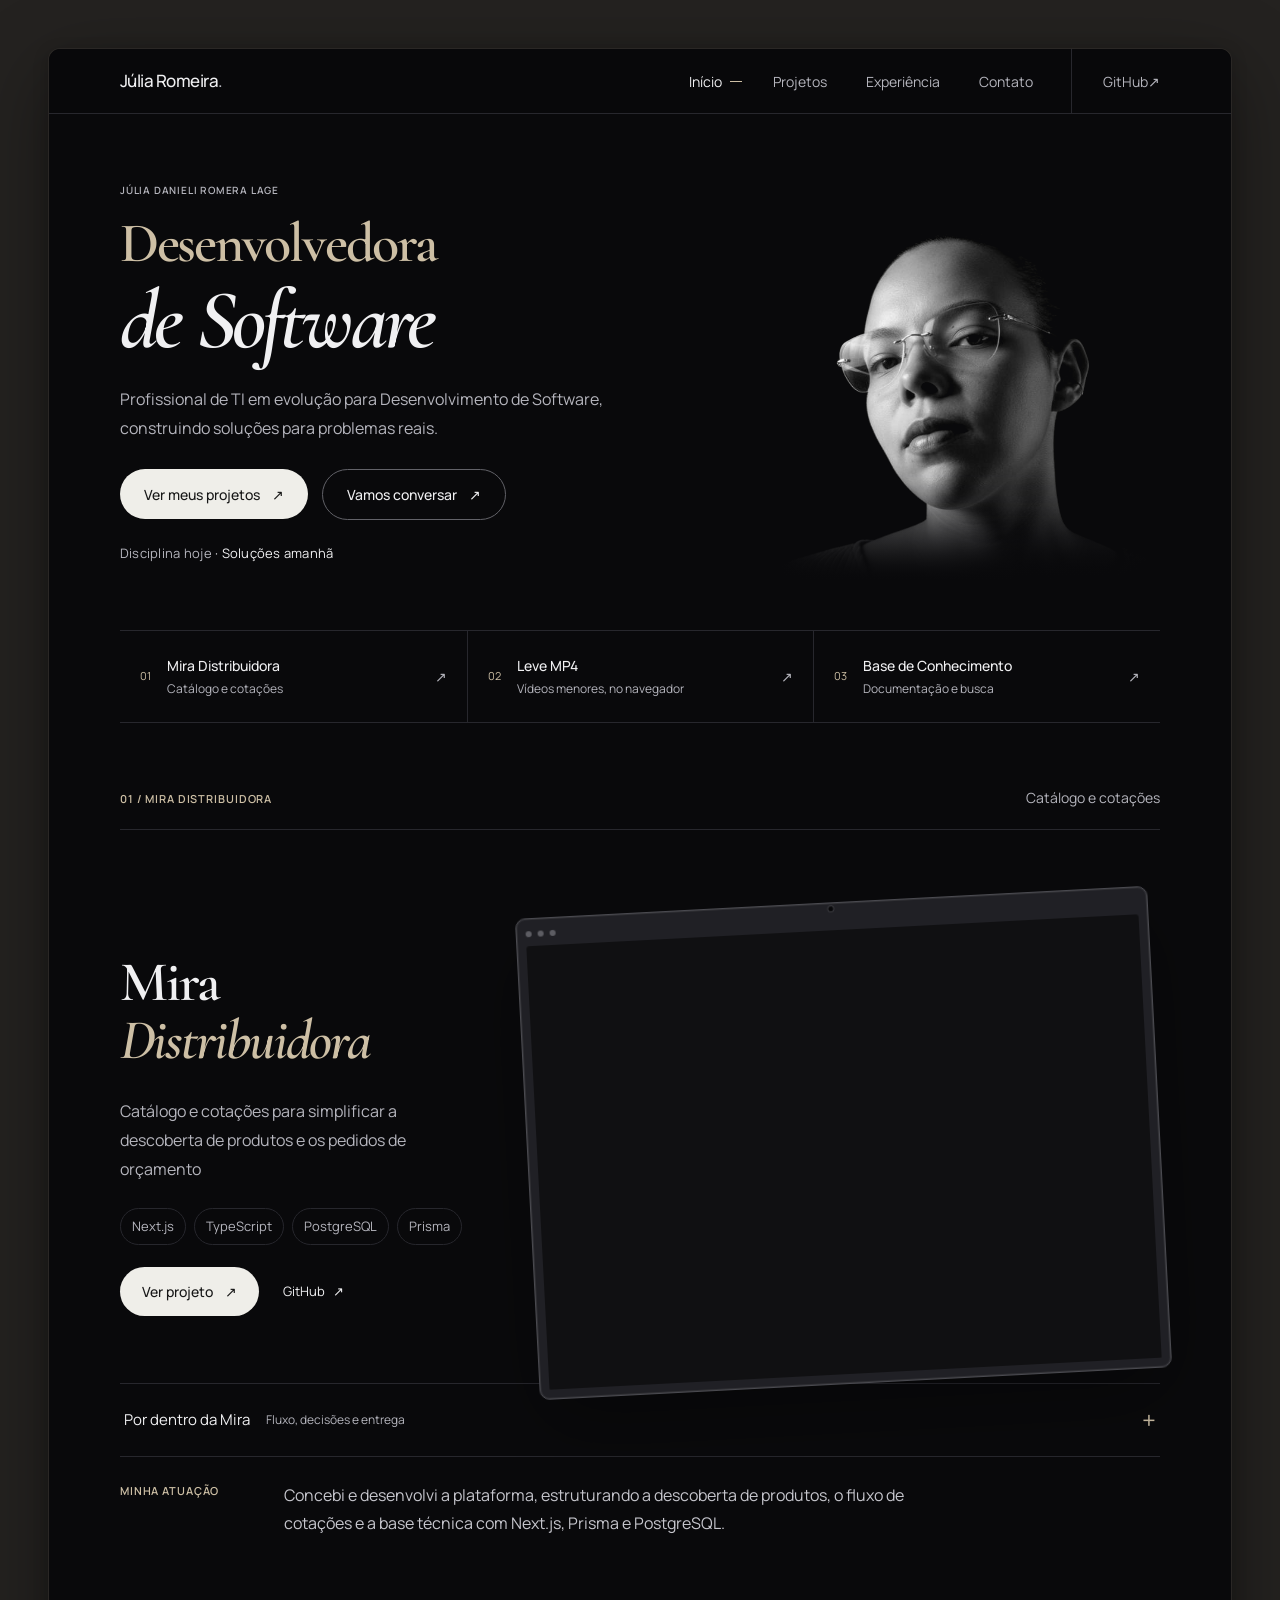
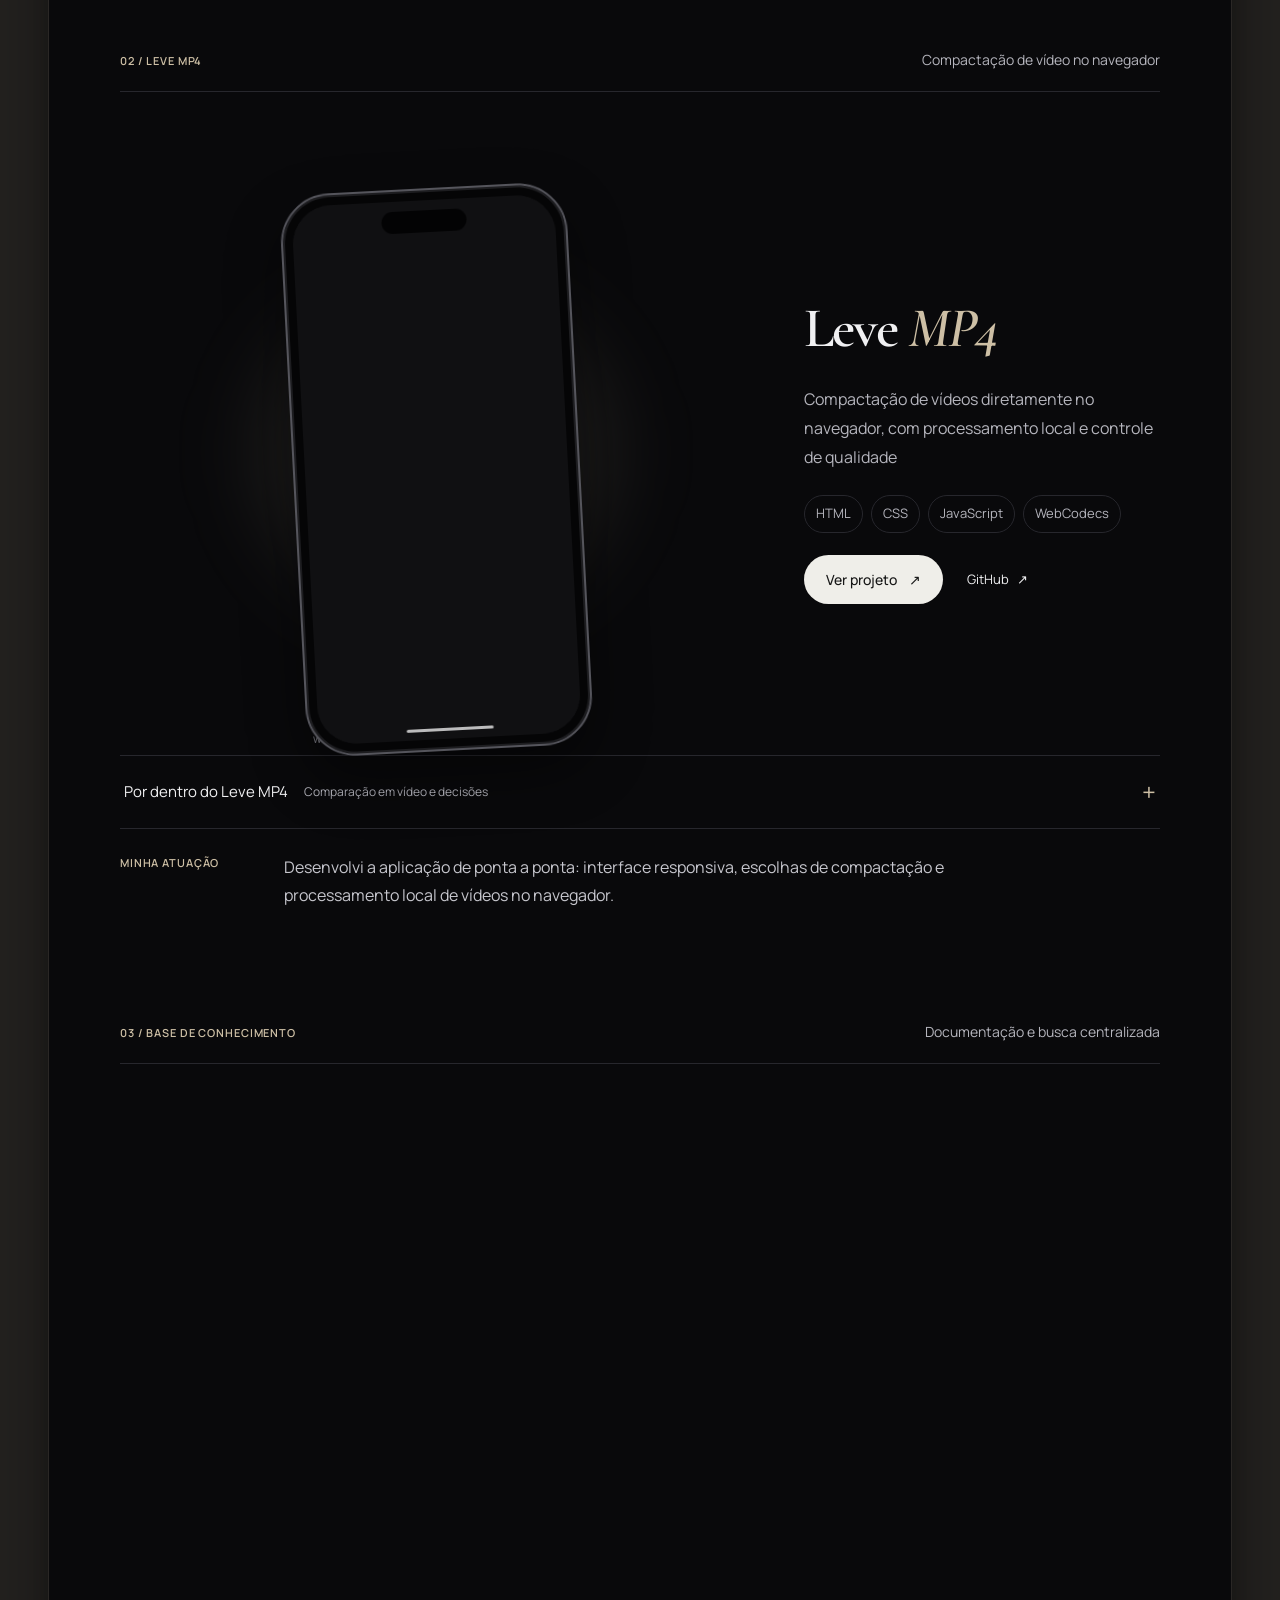
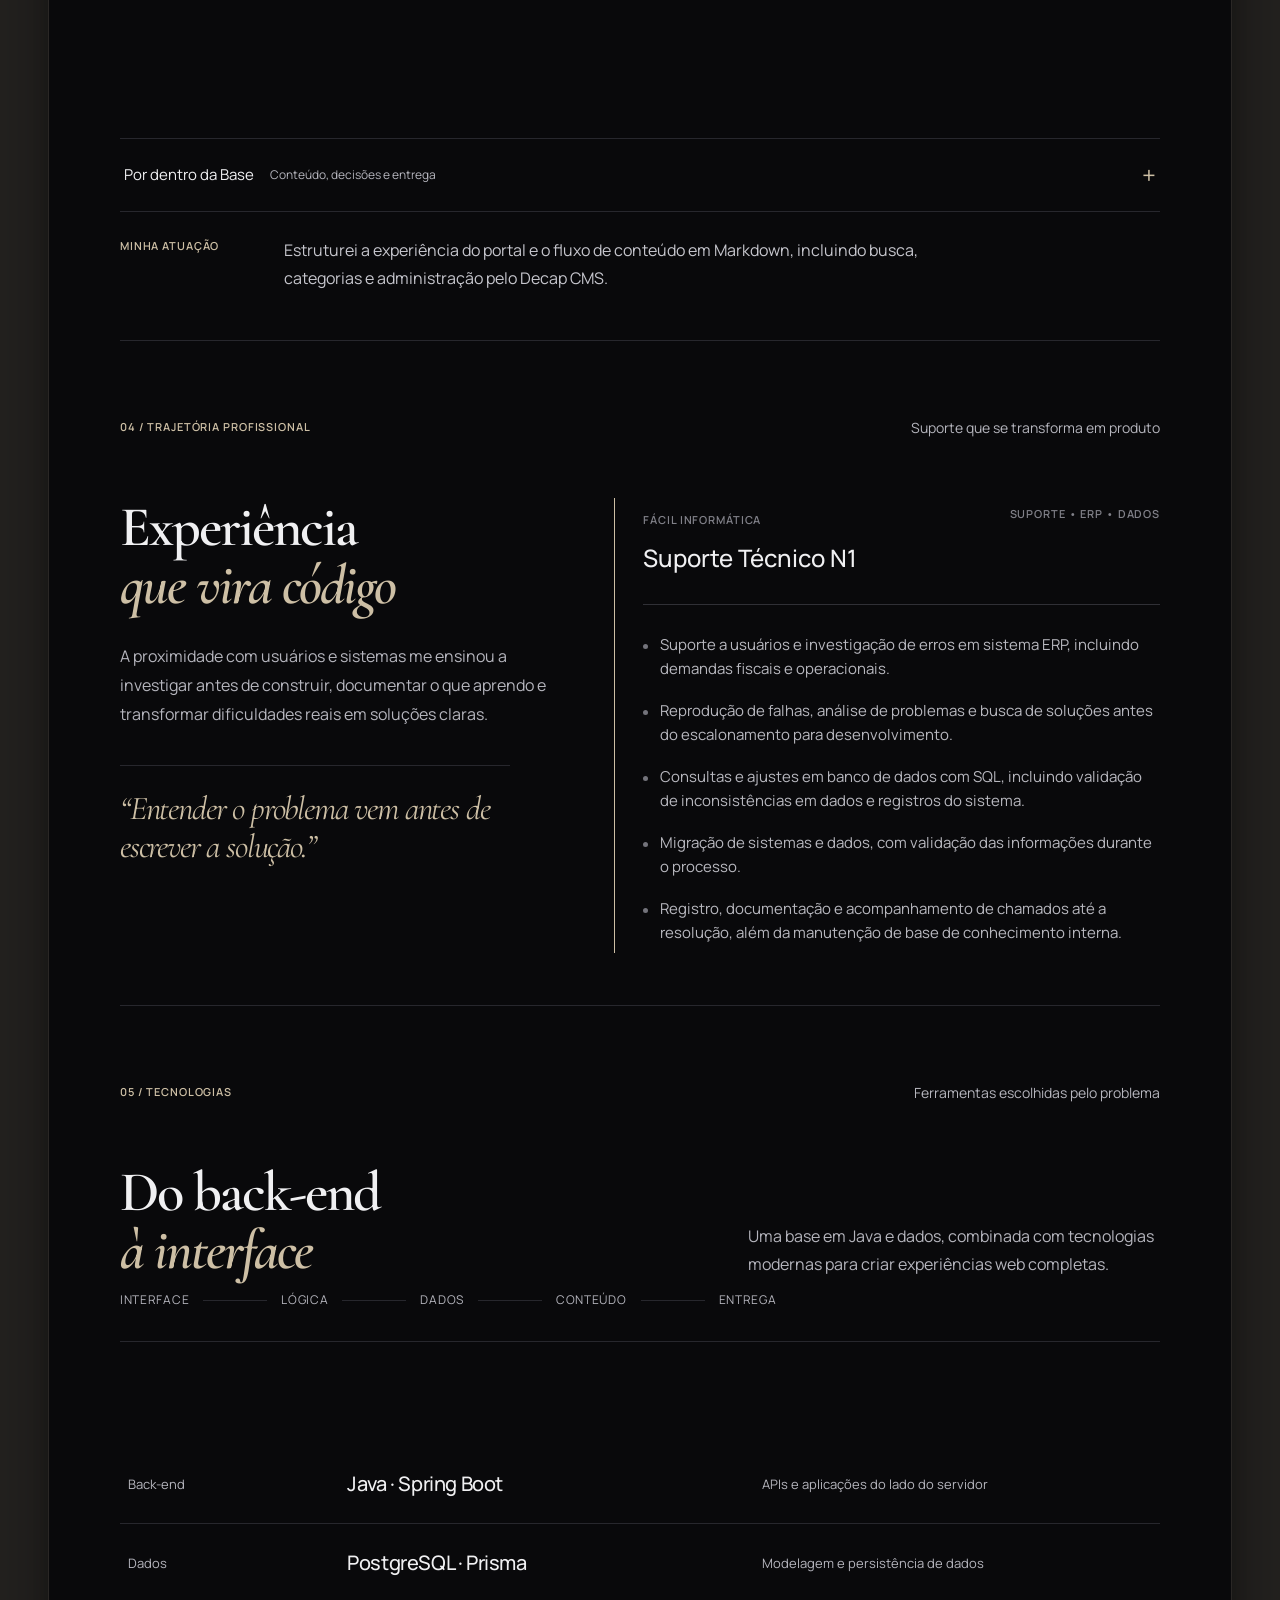
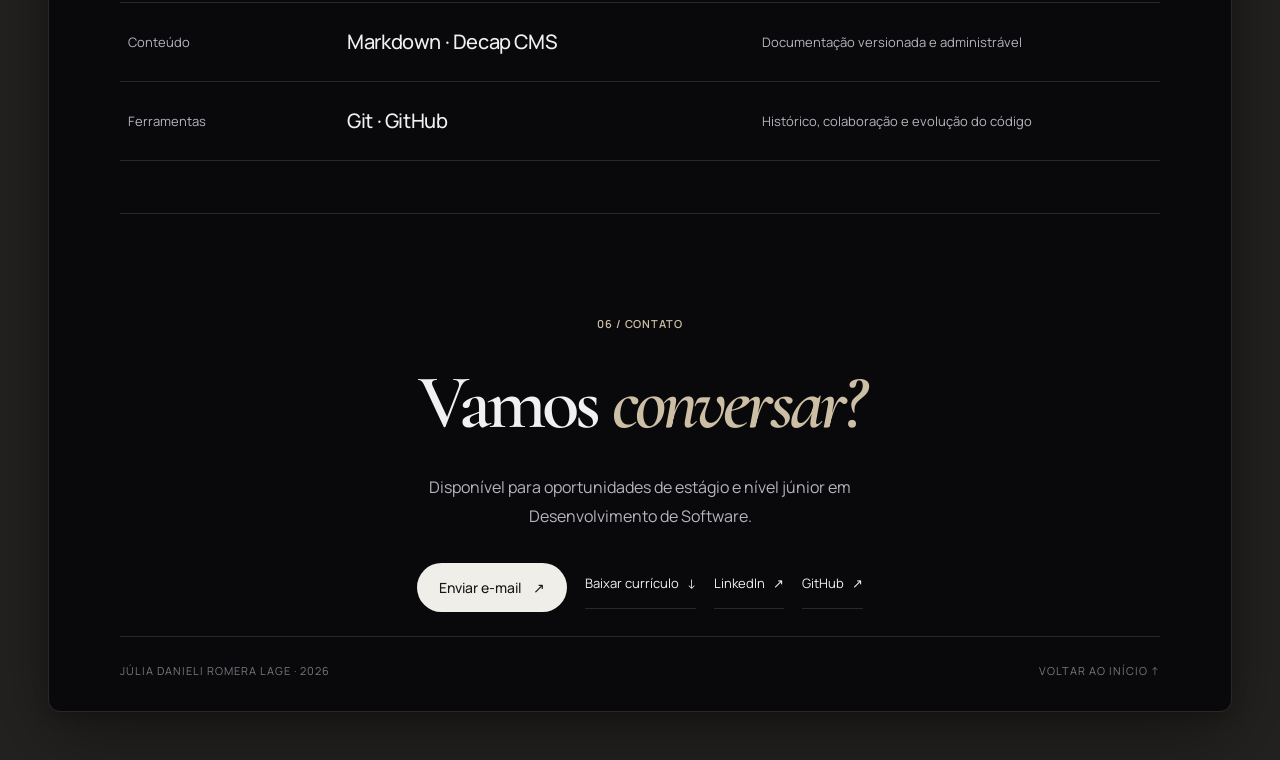
==== index.html @ 086e2232 "feat: atualiza prévia social com retrato em preto e branco" ====
<!DOCTYPE html>
<html lang="pt-BR">
  <head>
    <!-- Configuração da página e conexão com o arquivo de estilos. -->
    <meta charset="UTF-8" />
    <meta name="viewport" content="width=device-width, initial-scale=1.0" />
    <meta
      name="description"
      content="Portfólio de Júlia Danieli Romera Lage — soluções para problemas reais por meio do desenvolvimento de software."
    />
    <meta name="author" content="Júlia Danieli Romera Lage" />
    <meta name="theme-color" content="#09090b" />
    <meta name="robots" content="index, follow" />
    <link rel="canonical" href="https://portfolio-julia-nine.vercel.app/" />
    <meta property="og:locale" content="pt_BR" />
    <meta property="og:type" content="website" />
    <meta property="og:site_name" content="Portfólio de Júlia Romera" />
    <meta property="og:title" content="Júlia Romera | Desenvolvimento de Software" />
    <meta property="og:description" content="Conheça o portfólio de Júlia Romera: soluções digitais pensadas para resolver problemas reais com clareza e propósito." />
    <meta property="og:url" content="https://portfolio-julia-nine.vercel.app/" />
    <meta property="og:image" content="https://portfolio-julia-nine.vercel.app/assets/social-preview.jpg?v=20261013-5" />
    <meta property="og:image:type" content="image/jpeg" />
    <meta property="og:image:width" content="1200" />
    <meta property="og:image:height" content="630" />
    <meta property="og:image:alt" content="Júlia Danieli Romera Lage em retrato, com o título Desenvolvimento de Software em fundo escuro." />
    <meta name="twitter:card" content="summary_large_image" />
    <meta name="twitter:title" content="Júlia Romera | Desenvolvimento de Software" />
    <meta name="twitter:description" content="Conheça o portfólio de Júlia Romera: soluções digitais pensadas para resolver problemas reais com clareza e propósito." />
    <meta name="twitter:image" content="https://portfolio-julia-nine.vercel.app/assets/social-preview.jpg?v=20261013-5" />
    <meta name="twitter:image:alt" content="Júlia Danieli Romera Lage em retrato, com o título Desenvolvimento de Software em fundo escuro." />
    <title>Júlia Danieli Romera Lage | Desenvolvimento de Software</title>
    <link rel="icon" href="/favicon.ico" sizes="16x16 32x32 48x48" />
    <link rel="icon" href="assets/favicon.svg?v=jr2" type="image/svg+xml" sizes="any" />
    <link rel="apple-touch-icon" href="assets/apple-touch-icon.png" sizes="180x180" />
    <link rel="preconnect" href="https://fonts.googleapis.com" />
    <link rel="preconnect" href="https://fonts.gstatic.com" crossorigin />
    <link href="https://fonts.googleapis.com/css2?family=Cormorant+Garamond:ital,wght@0,600;1,500;1,600&family=Manrope:wght@400;500;600;700&display=optional" rel="stylesheet" />
    <link rel="stylesheet" href="estilos.css" />
  </head>

  <body>
    <!-- O cabeçalho reúne a marca e os links de navegação. -->
    <header class="cabecalho">
      <div class="container navegacao">
        <a class="marca" href="#inicio" aria-label="Júlia Danieli Romera Lage — início">
          Júlia Romeira<span>.</span>
        </a>

        <nav id="menu-principal" aria-label="Navegação principal">
          <a href="#inicio">Início</a>
          <a href="#projetos">Projetos</a>
          <a href="#experiencia">Experiência</a>
          <a href="#contato">Contato</a>
          <a href="https://github.com/JuliaRomeira" target="_blank" rel="noopener noreferrer">GitHub <span aria-hidden="true">↗</span></a>
        </nav>

      </div>
    </header>

    <!-- O main contém o conteúdo principal. Esta é a primeira seção do site. -->
    <main>
      <section class="container apresentacao" id="inicio" aria-labelledby="titulo">
        <div class="apresentacao-texto">
          <p class="etiqueta">Júlia Danieli Romera Lage</p>

          <h1 id="titulo">
            Desenvolvedora
            <span>de Software</span>
          </h1>

          <p class="descricao">
            Profissional de TI em evolução para Desenvolvimento de Software,
            construindo soluções para problemas reais.
          </p>

          <div class="acoes">
            <a class="botao" href="#projetos">
              Ver meus projetos <span aria-hidden="true">↗</span>
            </a>
            <a class="botao botao-contorno" href="#contato">
              Vamos conversar <span aria-hidden="true">↗</span>
            </a>
          </div>
          <p class="hero-assinatura">Disciplina hoje <span>· Soluções amanhã</span></p>
        </div>

        <!-- A foto original é preservada; o tratamento visual fica no CSS. -->
        <figure class="retrato retrato-hero">
          <img src="assets/julia-romeira.jpg" alt="Retrato de Júlia Danieli Romera Lage" width="640" height="640" fetchpriority="high" />
        </figure>

      </section>

      <nav class="container projetos-indice" aria-label="Explore os projetos">
        <a href="#projetos"><span class="indice-numero">01</span><span><strong>Mira Distribuidora</strong><small>Catálogo e cotações</small></span><span aria-hidden="true">↗</span></a>
        <a href="#leve-mp4"><span class="indice-numero">02</span><span><strong>Leve MP4</strong><small>Vídeos menores, no navegador</small></span><span aria-hidden="true">↗</span></a>
        <a href="#base-conhecimento"><span class="indice-numero">03</span><span><strong>Base de Conhecimento</strong><small>Documentação e busca</small></span><span aria-hidden="true">↗</span></a>
      </nav>

      <!-- Cada projeto terá uma seção própria. Começamos pela Mira, o case principal. -->
      <section class="projeto projeto-mira container" id="projetos" aria-labelledby="titulo-mira">
        <div class="projeto-cabecalho">
          <p class="etiqueta">01 / Mira Distribuidora</p>
          <p class="projeto-tipo">Catálogo e cotações</p>
        </div>

        <div class="projeto-conteudo projeto-mira-conteudo" data-reveal>
          <div class="projeto-copy">
            <h2 id="titulo-mira">Mira<br /><em>Distribuidora</em></h2>
            <p class="descricao projeto-descricao">
              Catálogo e cotações para simplificar a descoberta de produtos e os pedidos de orçamento
            </p>
          </div>

          <!-- A interface ocupa o lugar de protagonista desta abertura editorial. -->
          <a class="notebook preview-link" data-notebook href="https://miraf-web.vercel.app/" target="_blank" rel="noopener noreferrer" aria-label="Abrir projeto Mira Distribuidora em nova aba">
            <div class="notebook-tela">
              <span class="notebook-camera" aria-hidden="true"></span>
              <div class="mockup-barra"><span></span><span></span><span></span></div>
              <div class="notebook-viewport">
                <iframe
                  class="mira-preview"
                  src="assets/previews/mira.html"
                  title="Página inicial da Mira Distribuidora com as cores do portfólio"
                  loading="lazy"
                  tabindex="-1"
                  sandbox
                ></iframe>
              </div>
            </div>
          </a>

          <div class="projeto-apoio">
            <ul class="tecnologias" aria-label="Tecnologias usadas na Mira Distribuidora">
              <li>Next.js</li>
              <li>TypeScript</li>
              <li>PostgreSQL</li>
              <li>Prisma</li>
            </ul>

            <div class="acoes">
              <a class="botao" href="https://miraf-web.vercel.app/" target="_blank" rel="noopener noreferrer">Ver projeto <span aria-hidden="true">↗</span></a>
              <a class="link-secundario" href="https://github.com/JuliaRomeira/miraf-web" target="_blank" rel="noopener noreferrer">GitHub <span aria-hidden="true">↗</span></a>
            </div>
          </div>
        </div>

        <details class="case-detalhes">
          <summary>Por dentro da Mira <span>Fluxo, decisões e entrega</span></summary>
        <div class="projeto-percurso" data-reveal>
          <p class="etiqueta">Do catálogo ao orçamento</p>
          <ol class="percurso-etapas">
            <li><span>01</span><h3>Encontrar</h3><p>Explorar o catálogo e descobrir os produtos para o negócio.</p></li>
            <li><span>02</span><h3>Escolher</h3><p>Consultar os detalhes e selecionar os itens de interesse.</p></li>
            <li><span>03</span><h3>Solicitar</h3><p>Reunir os itens em uma solicitação de orçamento. O foco é cotação, sem compra direta.</p></li>
          </ol>
        </div>

        <div class="case-grid" data-reveal aria-label="Resumo do case Mira Distribuidora">
          <article>
            <small>Desafio</small>
            <p>Reunir catálogo, detalhes de produtos e pedidos de cotação em uma experiência clara para clientes.</p>
          </article>
          <article>
            <small>Decisão</small>
            <p>Combinar Next.js e TypeScript com Prisma e PostgreSQL para manter interface e dados consistentes.</p>
          </article>
          <article>
            <small>Entrega</small>
            <p>Uma plataforma navegável para um negócio real, com descoberta de produtos e fluxo de cotação.</p>
          </article>
        </div>
        </details>
        <section class="minha-atuacao" data-project-role="mira" aria-labelledby="atuacao-mira">
          <h3 class="etiqueta" id="atuacao-mira">Minha atuação</h3>
          <p>Concebi e desenvolvi a plataforma, estruturando a descoberta de produtos, o fluxo de cotações e a base técnica com Next.js, Prisma e PostgreSQL.</p>
        </section>
      </section>

      <section class="projeto projeto-leve container" id="leve-mp4" aria-labelledby="titulo-leve">
        <div class="projeto-cabecalho">
          <p class="etiqueta">02 / Leve MP4</p>
          <p class="projeto-tipo">Compactação de vídeo no navegador</p>
        </div>

        <div class="projeto-conteudo projeto-conteudo-invertido" data-reveal>
          <div class="projeto-copy projeto-leve-copy">
            <h2 id="titulo-leve">Leve <em>MP4</em></h2>
            <p class="descricao projeto-descricao">
              Compactação de vídeos diretamente no navegador, com processamento local e controle de qualidade
            </p>
          </div>

          <div class="smartphone-stage" aria-label="Prévia visual do Leve MP4 em um smartphone">
            <a class="smartphone preview-link" href="https://juliaromeira.github.io/leve-mp4/" target="_blank" rel="noopener noreferrer" aria-label="Abrir projeto Leve MP4 em nova aba">
              <span class="smartphone-ilha" aria-hidden="true"></span>
              <div class="smartphone-viewport">
                <iframe
                  src="assets/previews/leve.html"
                  title="Interface original do Leve MP4 com as cores do portfólio" sandbox
                  loading="lazy"
                  tabindex="-1"
                ></iframe>
              </div>
              <span class="smartphone-home" aria-hidden="true"></span>
            </a>
            <small class="smartphone-legenda">Web app responsivo · processamento local</small>
          </div>

          <div class="projeto-apoio projeto-leve-apoio">
            <ul class="tecnologias" aria-label="Tecnologias usadas no Leve MP4">
              <li>HTML</li>
              <li>CSS</li>
              <li>JavaScript</li>
              <li>WebCodecs</li>
            </ul>

            <div class="acoes">
              <a class="botao" href="https://juliaromeira.github.io/leve-mp4/" target="_blank" rel="noopener noreferrer">Ver projeto <span aria-hidden="true">↗</span></a>
              <a class="link-secundario" href="https://github.com/JuliaRomeira/leve-mp4" target="_blank" rel="noopener noreferrer">GitHub <span aria-hidden="true">↗</span></a>
            </div>
          </div>
        </div>

        <details class="case-detalhes">
          <summary>Por dentro do Leve MP4 <span>Comparação em vídeo e decisões</span></summary>
        <div class="demonstracao" data-reveal aria-labelledby="titulo-demo-leve">
          <p class="etiqueta">Um teste real</p>
          <h3 id="titulo-demo-leve">O mesmo clipe · Menos espaço</h3>
          <p class="descricao">Compare o original e o arquivo gerado pelo Leve MP4. Dê play para observar o movimento e os detalhes.</p>
          <div class="demo-videos">
            <figure>
              <video controls playsinline preload="none" poster="assets/leve-demo-poster.jpg" aria-label="Vídeo de teste original, 720p">
                <source src="assets/leve-original.mp4" type="video/mp4" />
                <a href="assets/leve-original.mp4">Abrir vídeo original</a>
              </video>
              <figcaption><strong>Antes · 2,78 MB</strong><span>1280 × 720</span></figcaption>
            </figure>
            <figure>
              <video controls playsinline preload="none" aria-label="Vídeo de teste compactado pelo Leve MP4, 480p" poster="assets/leve-demo-compactado-poster.jpg">
                <source src="assets/leve-compactado.mp4" type="video/mp4" />
                <a href="assets/leve-compactado.mp4">Abrir vídeo compactado</a>
              </video>
              <figcaption><strong>Depois · 812 KB</strong><span>854 × 480</span></figcaption>
            </figure>
          </div>
          <p class="demo-resultado">71% menor neste teste</p>
          <p class="demo-nota">Clipe sintético de 6 segundos, sem áudio. Compactação real em qualidade equilibrada, com redução de 720p para 480p. O resultado varia conforme o arquivo e as configurações; a redução de resolução também diminui os detalhes.</p>
        </div>
        <div class="case-grid" data-reveal aria-label="Resumo do case Leve MP4">
          <article>
            <small>Desafio</small>
            <p>Reduzir o tamanho de vídeos sem exigir instalação e sem enviar arquivos pessoais para um servidor.</p>
          </article>
          <article>
            <small>Decisão</small>
            <p>Executar a conversão no navegador com WebCodecs e Mediabunny, preservando a privacidade.</p>
          </article>
          <article>
            <small>Entrega</small>
            <p>Controle de qualidade, resolução e áudio, com progresso, prévia e download do MP4 final.</p>
          </article>
        </div>
        </details>
        <section class="minha-atuacao" data-project-role="leve" aria-labelledby="atuacao-leve">
          <h3 class="etiqueta" id="atuacao-leve">Minha atuação</h3>
          <p>Desenvolvi a aplicação de ponta a ponta: interface responsiva, escolhas de compactação e processamento local de vídeos no navegador.</p>
        </section>
      </section>

      <section class="projeto projeto-base container" id="base-conhecimento" aria-labelledby="titulo-base">
        <div class="projeto-cabecalho">
          <p class="etiqueta">03 / Base de Conhecimento</p>
          <p class="projeto-tipo">Documentação e busca centralizada</p>
        </div>

        <div class="projeto-conteudo projeto-base-conteudo" data-reveal>
          <div class="projeto-copy">
            <h2 id="titulo-base">Base de<br /><em>Conhecimento</em></h2>
            <p class="descricao projeto-descricao">
              Portal de documentação com busca, categorias e conteúdo gerenciado em Markdown
            </p>
          </div>

          <figure class="base-preview">
            <a class="base-busca-preview preview-link" href="https://base-de-conhecimento-facil.netlify.app/" target="_blank" rel="noopener noreferrer" aria-label="Explorar a busca no projeto Base de Conhecimento (abre em nova aba)">
              <iframe class="base-interface" src="assets/previews/base.html" title="Prévia da Base de Conhecimento com a paleta do portfólio" loading="lazy" tabindex="-1" sandbox></iframe>
            </a>
            <figcaption>Busca e documentação <span>Interface recriada · paleta adaptada</span></figcaption>
          </figure>
          <div class="projeto-apoio">
            <ul class="tecnologias" aria-label="Tecnologias usadas na Base de Conhecimento">
              <li>React</li>
              <li>TypeScript</li>
              <li>Vite</li>
              <li>Decap CMS</li>
            </ul>

            <div class="acoes">
              <a class="botao" href="https://base-de-conhecimento-facil.netlify.app/" target="_blank" rel="noopener noreferrer">Ver projeto <span aria-hidden="true">↗</span></a>
              <a class="link-secundario" href="https://github.com/JuliaRomeira/Base_de_conhecimentos" target="_blank" rel="noopener noreferrer">GitHub <span aria-hidden="true">↗</span></a>
            </div>
          </div>
        </div>

        <div class="base-contexto" data-reveal>
          <p><span>01</span> Busca rápida</p>
          <p><span>02</span> Conteúdo em Markdown</p>
          <p><span>03</span> Gestão simplificada</p>
        </div>
        <details class="case-detalhes">
          <summary>Por dentro da Base <span>Conteúdo, decisões e entrega</span></summary>
        <div class="case-grid" data-reveal aria-label="Resumo do case Base de Conhecimento">
          <article>
            <small>Desafio</small>
            <p>Centralizar manuais e respostas para que clientes encontrem ajuda sem depender de atendimento.</p>
          </article>
          <article>
            <small>Decisão</small>
            <p>Versionar conteúdo em Markdown e usar React, busca textual e Decap CMS sem banco de dados.</p>
          </article>
          <article>
            <small>Entrega</small>
            <p>Portal público com busca, categorias, artigos relacionados e edição simplificada pela equipe.</p>
          </article>
        </div>
        </details>
        <section class="minha-atuacao" data-project-role="base" aria-labelledby="atuacao-base">
          <h3 class="etiqueta" id="atuacao-base">Minha atuação</h3>
          <p>Estruturei a experiência do portal e o fluxo de conteúdo em Markdown, incluindo busca, categorias e administração pelo Decap CMS.</p>
        </section>
      </section>

      <section class="experiencia container" id="experiencia" aria-labelledby="titulo-experiencia">
        <div class="secao-cabecalho">
          <p class="etiqueta">04 / Trajetória profissional</p>
          <span>Suporte que se transforma em produto</span>
        </div>

        <div class="experiencia-grid" data-reveal>
          <div>
            <h2 id="titulo-experiencia">Experiência<br /><em>que vira código</em></h2>
            <p class="descricao">
              A proximidade com usuários e sistemas me ensinou a investigar antes
              de construir, documentar o que aprendo e transformar dificuldades
              reais em soluções claras.
            </p>
            <blockquote>“Entender o problema vem antes de escrever a solução.”</blockquote>
          </div>

          <article class="cargo">
            <div class="cargo-topo">
              <div>
                <small>Fácil Informática</small>
                <h3>Suporte Técnico N1</h3>
              </div>
              <span>Suporte • ERP • Dados</span>
            </div>
            <ul>
              <li>Suporte a usuários e investigação de erros em sistema ERP, incluindo demandas fiscais e operacionais.</li>
              <li>Reprodução de falhas, análise de problemas e busca de soluções antes do escalonamento para desenvolvimento.</li>
              <li>Consultas e ajustes em banco de dados com SQL, incluindo validação de inconsistências em dados e registros do sistema.</li>
              <li>Migração de sistemas e dados, com validação das informações durante o processo.</li>
              <li>Registro, documentação e acompanhamento de chamados até a resolução, além da manutenção de base de conhecimento interna.</li>
            </ul>
          </article>
        </div>

      </section>

      <section class="stack container" id="tecnologias" aria-labelledby="titulo-tecnologias">
        <div class="secao-cabecalho">
          <p class="etiqueta">05 / Tecnologias</p>
          <span>Ferramentas escolhidas pelo problema</span>
        </div>

        <div class="stack-titulo" data-reveal>
          <h2 id="titulo-tecnologias">Do back-end<br /><em>à interface</em></h2>
          <p class="descricao">
            Uma base em Java e dados, combinada com tecnologias modernas para criar
            experiências web completas.
          </p>
        </div>

        <ol class="fluxo-stack" aria-label="Fluxo entre as camadas de desenvolvimento">
          <li>Interface</li>
          <li>Lógica</li>
          <li>Dados</li>
          <li>Conteúdo</li>
          <li>Entrega</li>
        </ol>

        <div class="stack-grid" data-reveal>
          <article><span>Front-end</span><strong>React · Next.js</strong><small>HTML · CSS · JavaScript · TypeScript</small></article>
          <article><span>Back-end</span><strong>Java · Spring Boot</strong><small>APIs e aplicações do lado do servidor</small></article>
          <article><span>Dados</span><strong>PostgreSQL · Prisma</strong><small>Modelagem e persistência de dados</small></article>
          <article><span>Conteúdo</span><strong>Markdown · Decap CMS</strong><small>Documentação versionada e administrável</small></article>
          <article><span>Ferramentas</span><strong>Git · GitHub</strong><small>Histórico, colaboração e evolução do código</small></article>
        </div>
      </section>

      <section class="contato container" id="contato" aria-labelledby="titulo-contato">
        <div data-reveal>
          <p class="etiqueta">06 / Contato</p>
          <h2 id="titulo-contato">Vamos <em>conversar?</em></h2>
          <p class="descricao">
            Disponível para oportunidades de estágio e nível júnior em Desenvolvimento de Software.
          </p>
          <div class="acoes">
            <a class="botao" href="https://mail.google.com/mail/?view=cm&amp;fs=1&amp;to=juliaromeralage%40gmail.com" target="_blank" rel="noopener noreferrer" aria-label="Escrever para Júlia no Gmail (abre em nova aba)">Enviar e-mail <span aria-hidden="true">↗</span></a>
            <a class="link-secundario" href="assets/Curriculo_Julia_Danieli_Romera_Lage.pdf" download="Curriculo_Julia_Danieli_Romera_Lage.pdf">Baixar currículo <span aria-hidden="true">↓</span></a>
            <a class="link-secundario" href="https://www.linkedin.com/in/juliaromeira/" target="_blank" rel="noopener noreferrer">LinkedIn <span aria-hidden="true">↗</span></a>
            <a class="link-secundario" href="https://github.com/JuliaRomeira" target="_blank" rel="noopener noreferrer">GitHub <span aria-hidden="true">↗</span></a>
          </div>
        </div>

        <footer>
          <span>Júlia Danieli Romera Lage · <span data-year></span></span>
          <a href="#inicio">Voltar ao início ↑</a>
        </footer>
      </section>
    </main>
    <span class="cursor-orbita" aria-hidden="true"></span>
    <script src="script.js" defer></script>
  </body>
</html>
---- estilos.css ----
/* 1. As variáveis concentram as cores para facilitar alterações. */
:root {
  color-scheme: dark;
  --cor-fundo: #09090b;
  --cor-texto: #f0f0f2;
  --cor-suave: #b5b5bd;
  --cor-borda: #27272d;
  --cor-destaque: #efeee9;
  --cor-editorial: #cdbfa5;
}

/* 2. A base define como o navegador calcula tamanhos e desenha a página. */
* {
  box-sizing: border-box;
}

html {
  background: #242220;
}

body {
  width: min(1320px, calc(100% - 96px));
  margin: 48px auto;
  border: 1px solid #cdbfa52b;
  border-radius: 12px;
  background: var(--cor-fundo);
  box-shadow: 0 24px 80px #0006, 0 4px 16px #0003;
  color: var(--cor-texto);
  font-family: "Manrope", sans-serif;
  font-synthesis: none;
  line-height: 1.5;
}

a {
  color: inherit;
  text-decoration: none;
}

a:focus-visible,
button:focus-visible,
video:focus-visible {
  outline: 2px solid var(--cor-destaque);
  outline-offset: 6px;
}

/* A mesma classe alinha o cabeçalho e o conteúdo central. */
.container {
  width: min(1120px, 88%);
  margin-inline: auto;
}

/* 3. A navegação acompanha a largura do conteúdo no desktop. */
.cabecalho {
  position: sticky;
  top: 0;
  z-index: 20;
  background: rgb(9 9 11 / 92%);
  border-bottom: 1px solid var(--cor-borda);
  backdrop-filter: blur(16px);
  border-radius: 12px 12px 0 0;
}

@media (min-width: 761px) and (max-width: 1100px) {
  body {
    width: calc(100% - 48px);
    margin-block: 24px;
  }
}

@media (max-width: 760px) {
  body {
    width: 100%;
    margin: 0;
    border: 0;
    border-radius: 0;
    box-shadow: none;
  }

  .cabecalho { border-radius: 0; }
}

.navegacao {
  position: relative;
  display: flex;
  align-items: center;
  justify-content: space-between;
  gap: 32px;
  width: min(1120px, 88%);
  min-height: 64px;
  padding: 0;
}

.marca {
  font-size: 17px;
  font-weight: 500;
  letter-spacing: -0.5px;
}

.marca span {
  color: var(--cor-suave);
}

.navegacao nav {
  display: flex;
  align-items: center;
  gap: clamp(18px, 2.4vw, 32px);
}

.navegacao nav a { min-height: 64px; }
.navegacao nav a:last-child { padding-left: clamp(18px, 2.4vw, 32px); border-left: 1px solid var(--cor-borda); }

nav {
  display: flex;
  gap: 0;
}

nav a {
  display: inline-flex;
  align-items: center;
  min-height: 44px;
  font-size: 14px;
  color: var(--cor-suave);
}

nav a:hover {
  color: var(--cor-texto);
}

.navegacao nav a[aria-current="page"] { color: var(--cor-texto); }

@media (hover: hover) {
  .navegacao nav a:not(:last-child)::after {
    width: 0;
    height: 1px;
    margin-left: 8px;
    background: var(--cor-editorial);
    content: "";
    transition: width 180ms ease;
  }

  .navegacao nav a:not(:last-child):hover::after { width: 12px; }
  .navegacao nav a[aria-current="page"]::after { width: 12px; }
}

/* 4. Texto e retrato lado a lado; uma coluna no celular. */
.apresentacao {
  position: relative;
  isolation: isolate;
  display: grid;
  grid-template-columns: minmax(0, 1.4fr) minmax(0, 0.85fr);
  align-items: center;
  gap: 32px;
  padding-top: 48px;
  padding-bottom: 48px;
  text-align: left;
}

.apresentacao-texto { width: 100%; }
.apresentacao .etiqueta { margin-bottom: 16px; font-size: 10px; letter-spacing: 0.08em; }
.apresentacao .descricao { max-width: 550px; }
.apresentacao .acoes { justify-content: flex-start; gap: 14px; margin-top: 26px; }
.apresentacao .botao { min-height: 50px; padding-inline: 24px; }
.apresentacao .botao-contorno { background: transparent; color: var(--cor-texto); border: 1px solid #626268; }
.apresentacao .botao-contorno:hover { background: #ffffff0c; }
.apresentacao .retrato-hero { width: 100%; height: 420px; margin: 0; }

.apresentacao h1 {
  margin-bottom: 22px;
  font-family: "Cormorant Garamond", serif;
  font-weight: 600;
  font-style: normal;
  color: #cdbfa5;
  font-size: clamp(32px, 4.6vw, 56px);
  letter-spacing: -0.04em;
  line-height: 1.02;
}

.apresentacao h1 span {
  color: var(--cor-texto);
  font-family: "Cormorant Garamond", serif;
  font-weight: 600;
  font-style: italic;
  letter-spacing: -0.045em;
  font-size: 1.5em;
  margin-top: 6px;
}

.hero-assinatura {
  margin: 24px 0 0;
  color: var(--cor-suave);
  font-size: 13px;
  letter-spacing: 0.02em;
}

.hero-assinatura span { color: var(--cor-texto); }

@media (prefers-reduced-motion: no-preference) {
  .apresentacao-texto { animation: entrada-hero 850ms ease both; }
  .retrato-hero { animation: entrada-hero 1100ms 120ms ease both; }
  @keyframes entrada-hero {
    from { opacity: 0; translate: 0 18px; }
    to { opacity: 1; translate: 0 0; }
  }
}

.projetos-indice {
  display: grid;
  grid-template-columns: repeat(3, minmax(0, 1fr));
  gap: 0;
  border-block: 1px solid var(--cor-borda);
}
.projetos-indice a { display: flex; gap: 16px; padding: 24px 20px; min-width: 0; }
.projetos-indice a + a { border-left: 1px solid var(--cor-borda); }
.projetos-indice a:hover { background: #ffffff05; }
.projetos-indice strong { display: block; color: var(--cor-texto); font-weight: 500; font-size: 14px; }
.projetos-indice small { display: block; margin-top: 4px; font-size: 12px; }
.projetos-indice .indice-numero { color: #cdbfa5; font-size: 11px; }
.projetos-indice a > span:last-child { margin-left: auto; }

.cursor-orbita {
  display: none;
}

.etiqueta {
  margin: 0 0 28px;
  color: var(--cor-suave);
  font-size: 11px;
  line-height: 1.8;
  font-weight: 600;
  letter-spacing: 0.08em;
  text-transform: uppercase;
}

h1 {
  margin: 0 0 28px;
  font-size: clamp(48px, 5.8vw, 78px);
  line-height: 1.06;
  font-weight: 500;
  letter-spacing: -3.5px;
}

h1 span {
  display: block;
  color: #939398;
}

.descricao {
  max-width: 470px;
  margin: 0;
  color: var(--cor-suave);
  font-size: 16px;
  line-height: 1.8;
}

/* 5. Classes reutilizáveis permitem usar o mesmo botão em outras seções. */
.acoes {
  display: flex;
  align-items: center;
  flex-wrap: wrap;
  gap: 24px;
  margin-top: 32px;
}

.botao {
  display: inline-flex;
  align-items: center;
  justify-content: center;
  gap: 12px;
  min-height: 48px;
  padding: 14px 22px;
  border-radius: 999px;
  background: var(--cor-destaque);
  color: #171717;
  font-size: 14px;
  font-weight: 500;
}

.botao:hover {
  background: #ffffff;
}

.botao-pequeno {
  min-height: 44px;
  padding: 11px 17px;
  font-size: 12px;
}

.link-secundario {
  display: inline-flex;
  align-items: center;
  gap: 8px;
  min-height: 44px;
  font-size: 13px;
}

.link-secundario:hover {
  text-decoration: underline;
  text-underline-offset: 5px;
}

/* 6. O tratamento em CSS preserva o arquivo original da fotografia. */
.retrato {
  position: relative;
  min-width: 0;
  height: 450px;
  margin: 0;
  overflow: hidden;
  background: var(--cor-fundo);
}

.retrato img {
  display: block;
  width: 100%;
  height: 100%;
  object-fit: contain;
  object-position: center bottom;
  /* O preto da foto se mistura ao fundo sem retângulo aparente. */
  filter: grayscale(1);
  mix-blend-mode: lighten;
  /* Suaviza apenas as bordas; mantém o rosto e os detalhes nítidos. */
  mask-image:
    linear-gradient(to right, transparent, #000 12%, #000 88%, transparent),
    linear-gradient(to bottom, transparent, #000 12%, #000 72%, transparent);
  mask-composite: intersect;
}

.retrato::after {
  position: absolute;
  inset: 0;
  background: linear-gradient(to top, var(--cor-fundo), transparent 18%);
  pointer-events: none;
  content: "";
}

/* 7. Projeto em destaque: texto à esquerda, mockup à direita. */
.projeto {
  padding-block: clamp(48px, 5vw, 64px) 48px;
}

.projetos-indice + .projeto {
  padding-top: clamp(32px, 5vw, 64px);
}

.projeto-cabecalho {
  display: flex;
  justify-content: space-between;
  gap: 24px;
  align-items: baseline;
  padding-bottom: 20px;
  border-bottom: 1px solid var(--cor-borda);
}

.projeto-cabecalho .etiqueta { margin: 0; color: var(--cor-editorial); }

.projeto-tipo {
  margin: 0;
  color: var(--cor-suave);
  font-size: 14px;
}

.projeto-conteudo {
  display: grid;
  --altura-preview: clamp(520px, 44vw, 600px);
  grid-template-columns: minmax(0, 0.72fr) minmax(0, 1.28fr);
  align-items: center;
  gap: 24px clamp(32px, 4vw, 56px);
  padding-top: 40px;
}

.projeto-copy { grid-area: copy; align-self: end; }
.projeto-apoio { grid-area: apoio; align-self: start; }

.projeto-mira-conteudo {
  grid-template-areas:
    "copy mockup"
    "apoio mockup";

}

.projeto-mira .notebook {
  grid-area: mockup;
  align-self: center;
}

.projeto-mira .notebook-tela {
  display: grid;
  grid-template-rows: 18px minmax(0, 1fr);
  aspect-ratio: 46 / 35;
}
.projeto-mira .notebook-viewport { min-height: 0; }
.projeto-mira .tecnologias { margin-top: 0; }
.projeto-mira .acoes { margin-top: 22px; }

h2 {
  margin: 0 0 28px;
  font-family: "Cormorant Garamond", serif;
  font-size: clamp(38px, 4.4vw, 60px);
  font-weight: 600;
  line-height: 1.03;
  letter-spacing: -0.035em;
}

h2 em { color: var(--cor-editorial); font-weight: 600; font-style: italic; }

.projeto-descricao {
  max-width: 390px;
}

.tecnologias {
  display: flex;
  flex-wrap: wrap;
  gap: 8px;
  margin: 30px 0 0;
  padding: 0;
  list-style: none;
}

.tecnologias li {
  padding: 8px 11px;
  border: 1px solid var(--cor-borda);
  border-radius: 999px;
  color: var(--cor-suave);
  font-size: 13px;
}

.notebook {
  display: block;
  position: relative;
  isolation: isolate;
  padding: 0;
  will-change: transform;
}

.projeto-mira .notebook::before {
  position: absolute;
  z-index: 0;
  inset: 12% 0 18%;
  border-radius: 40px;
  background: radial-gradient(ellipse, rgb(205 191 165 / 10%), transparent 65%);
  filter: blur(22px);
  content: "";
}

.notebook-tela {
  position: relative;
  z-index: 1;
  overflow: hidden;
  padding: 9px;
  border: 1px solid var(--preview-border, #4a4a50);
  border-radius: 10px;
  background: #202025;
  box-shadow: 0 28px 80px rgba(0, 0, 0, 0.36), inset 0 0 0 1px rgba(255, 255, 255, 0.08);
}

.notebook-camera {
  position: absolute;
  z-index: 1;
  top: 3px;
  left: 50%;
  width: 5px;
  height: 5px;
  border-radius: 50%;
  background: #08080a;
  box-shadow: 0 0 0 1px rgba(255, 255, 255, 0.12);
  transform: translateX(-50%);
}

.mockup-barra {
  display: flex;
  gap: 6px;
  height: 18px;
  padding-top: 3px;
}

.mockup-barra span {
  width: 6px;
  height: 6px;
  border-radius: 50%;
  background: #5d5d63;
}

.notebook-viewport {
  position: relative;
  overflow: hidden;
  border-radius: 3px 3px 1px 1px;
  background: #101012;
  opacity: 1;
}

.mira-preview {
  position: absolute;
  inset: 0;
  display: block;
  width: 250%;
  height: 250%;
  border: 0;
  pointer-events: none;
  transform: scale(0.4);
  transform-origin: top left;
}

.projeto-conteudo-invertido {
  grid-template-areas:
    "mockup copy"
    "mockup apoio";
  grid-template-columns: minmax(0, 1.28fr) minmax(0, 0.72fr);
}

.projeto-leve .smartphone-stage { grid-area: mockup; }
.projeto-leve .tecnologias { margin-top: 0; }
.projeto-leve .acoes { margin-top: 22px; }

.aplicativo-barra {
  display: flex;
  align-items: center;
  gap: 7px;
  height: 42px;
  padding-inline: 16px;
  border-bottom: 1px solid #303036;
  color: #77777f;
}

.aplicativo-barra span {
  width: 7px;
  height: 7px;
  border-radius: 50%;
  background: #55555c;
}

.aplicativo-barra small {
  overflow: hidden;
  margin-left: 12px;
  font-size: 10px;
  letter-spacing: 0.4px;
  text-overflow: ellipsis;
  white-space: nowrap;
}

.smartphone-stage {
  position: relative;
  isolation: isolate;
  display: grid;
  place-items: center;
  gap: 14px;
  min-height: 0;
  padding-block: 0;
}

.projeto-leve .smartphone-stage::before {
  position: absolute;
  z-index: 0;
  width: min(82%, 360px);
  height: 54%;
  border-radius: 50%;
  background: rgb(205 191 165 / 10%);
  filter: blur(42px);
  content: "";
}

.smartphone {
  position: relative;
  z-index: 1;
  width: min(100%, calc(var(--altura-preview) * 0.51));
  padding: 10px;
  border: 2px solid var(--preview-border, #55555c);
  border-radius: 50px;
  background: #050506;
  box-shadow: 0 24px 56px rgba(0, 0, 0, 0.46), inset 0 0 0 2px #1d1d20;
}

.smartphone-viewport {
  --escala-app: 0.96;
  height: calc(var(--altura-preview) - 24px);
  overflow: hidden;
  border-radius: 39px;
  background: #101012;
}

.smartphone iframe {
  display: block;
  width: calc(100% / var(--escala-app) + 12px);
  height: calc(100% / var(--escala-app));
  border: 0;
  background: #101012;
  pointer-events: none;
  transform: scale(var(--escala-app));
  transform-origin: top left;
}

.smartphone-ilha {
  position: absolute;
  z-index: 2;
  top: 20px;
  left: 50%;
  width: 30%;
  height: 4%;
  border-radius: 999px;
  background: #030304;
  transform: translateX(-50%);
}

.smartphone-home {
  position: absolute;
  z-index: 2;
  bottom: 18px;
  left: 50%;
  width: 31%;
  height: 3px;
  border-radius: 999px;
  background: rgba(255, 255, 255, 0.72);
  transform: translateX(-50%);
}

.smartphone-legenda {
  color: #73737b;
  font-size: 9px;
  font-weight: 600;
  letter-spacing: 0.08em;
  text-transform: uppercase;
}

.projeto-base-conteudo {
  grid-template-areas:
    "copy mockup"
    "apoio mockup";

}

.projeto-base .tecnologias { margin-top: 0; }
.projeto-base .acoes { margin-top: 22px; }

.base-contexto {
  display: grid;
  grid-template-columns: repeat(3, minmax(0, 1fr));
  gap: 18px;
  margin-top: 40px;
  border-block: 1px solid var(--cor-borda);
}

.base-contexto p {
  display: flex;
  gap: 10px;
  align-items: baseline;
  margin: 0;
  padding: 16px 0;
  color: var(--cor-suave);
  font-size: 12px;
}

.base-contexto span {
  color: var(--cor-editorial);
  font-size: 10px;
  font-weight: 700;
  letter-spacing: 0.08em;
}

.base-preview {
  grid-area: mockup;
  min-width: 0;
  width: 100%;
  margin: 0;
}

.base-busca-preview {
  display: block;
  position: relative;
  overflow: hidden;
  aspect-ratio: 46 / 35;
  border: 1px solid var(--preview-border, var(--cor-borda));
  border-radius: 10px;
  background: linear-gradient(145deg, #cdbfa508, transparent 65%), #101012;
}

.base-interface {
  display: block;
  width: 153.8462%;
  height: 153.8462%;
  border: 0;
  pointer-events: none;
  transform: scale(0.65);
  transform-origin: top left;
}

.preview-link { cursor: pointer; }

.notebook-tela, .smartphone, .base-busca-preview {
  filter: drop-shadow(0 18px 24px var(--preview-glow, transparent));
  transition: filter 250ms ease, border-color 250ms ease;
}

.preview-link:focus-visible {
  --preview-glow: rgb(211 169 83 / 24%);
  --preview-border: #c5a465;
  outline-color: #c5a465;
}

@media (hover: hover) {
  .preview-link:hover {
    --preview-glow: rgb(211 169 83 / 24%);
    --preview-border: #c5a465;
  }
}

@media (prefers-reduced-motion: reduce) {
  .notebook-tela, .smartphone, .base-busca-preview { transition: none; }
}

.base-preview figcaption {
  display: flex;
  flex-wrap: wrap;
  justify-content: space-between;
  gap: 8px;
  margin-top: 14px;
  color: var(--cor-suave);
  font-size: 10px;
}

.projeto-percurso, .demonstracao {
  margin-top: 48px;
  padding-top: 28px;
  border-top: 1px solid var(--cor-borda);
}

.percurso-etapas {
  display: grid;
  grid-template-columns: repeat(3, minmax(0, 1fr));
  gap: 32px;
  padding: 0;
  margin: 0;
  list-style: none;
}

.percurso-etapas span { color: var(--cor-suave); font-size: 12px; }
.percurso-etapas h3 { font-size: 22px; font-weight: 500; margin: 16px 0 10px; }
.percurso-etapas p, .demo-nota { color: var(--cor-suave); font-size: 14px; line-height: 1.7; }
.demonstracao h3 { font-family: "Cormorant Garamond", serif; font-size: clamp(26px, 4vw, 38px); font-weight: 600; margin: 0 0 16px; letter-spacing: -0.03em; line-height: 1.08; }
.demo-videos { display: grid; grid-template-columns: repeat(2, minmax(0, 1fr)); gap: 24px; margin-top: 24px; }
.demo-videos figure { margin: 0; min-width: 0; }
.demo-videos video { display: block; width: 100%; aspect-ratio: 16 / 9; background: #17171b; border-radius: 8px; }
.demo-videos figcaption { display: flex; flex-wrap: wrap; justify-content: space-between; gap: 8px; padding-block: 14px; font-size: 14px; }
.demo-videos figcaption span { color: var(--cor-suave); }
.demo-resultado { font-size: 20px; margin: 24px 0 8px; }
.demo-nota { max-width: 720px; }

@media (max-width: 760px) {
  .percurso-etapas, .demo-videos { grid-template-columns: 1fr; gap: 24px; }
}

.case-grid {
  display: grid;
  grid-template-columns: repeat(3, minmax(0, 1fr));
  margin-top: 32px;
  border-top: 1px solid var(--cor-borda);
  border-left: 1px solid var(--cor-borda);
}

.case-grid article {
  padding: 24px;
  border-right: 1px solid var(--cor-borda);
  border-bottom: 1px solid var(--cor-borda);
}

.case-grid small {
  color: var(--cor-editorial);
  font-size: 10px;
  font-weight: 600;
  letter-spacing: 0.08em;
  text-transform: uppercase;
}

.case-grid p {
  margin: 20px 0 0;
  color: #c6c6cd;
  font-size: 15px;
  line-height: 1.65;
}

.experiencia,
.stack,
.contato {
  padding-block: 76px;
  border-top: 1px solid var(--cor-borda);
}

.secao-cabecalho {
  display: flex;
  justify-content: space-between;
  gap: 24px;
  margin-bottom: 36px;
}

.secao-cabecalho .etiqueta {
  margin: 0;
  color: var(--cor-editorial);
}

.secao-cabecalho > span {
  color: var(--cor-suave);
  font-size: 14px;
}

.experiencia-grid {
  display: grid;
  grid-template-columns: minmax(0, 0.9fr) minmax(0, 1.1fr);
  gap: 48px;
}

.cargo {
  padding: 8px 0 8px 28px;
  border-left: 1px solid var(--cor-editorial);
}

.cargo-topo {
  display: flex;
  justify-content: space-between;
  gap: 24px;
  padding-bottom: 28px;
  border-bottom: 1px solid #303036;
}

.cargo small,
.cargo-topo > span {
  color: #818189;
  font-size: 11px;
  font-weight: 600;
  letter-spacing: 0.08em;
  text-transform: uppercase;
}

.cargo h3 {
  margin: 10px 0 0;
  font-size: 24px;
  font-weight: 500;
}

.cargo ul {
  display: grid;
  gap: 18px;
  margin: 28px 0 0;
  padding: 0;
  list-style: none;
}

.cargo li {
  display: flex;
  align-items: flex-start;
  gap: 12px;
  color: #b8b8bf;
  font-size: 15px;
  line-height: 1.6;
}

.cargo li::before {
  flex: 0 0 auto;
  width: 5px;
  height: 5px;
  margin-top: 0.7em;
  border-radius: 50%;
  background: #73737b;
  content: "";
}

.experiencia blockquote {
  max-width: 390px;
  margin: 36px 0 0;
  padding-top: 24px;
  border-top: 1px solid var(--cor-borda);
  color: var(--cor-editorial);
  font-family: "Cormorant Garamond", serif;
  font-size: clamp(28px, 2.6vw, 36px);
  font-style: italic;
  line-height: 1.14;
  letter-spacing: -0.035em;
  text-align: left;
}

.stack-titulo {
  display: grid;
  grid-template-columns: minmax(0, 1fr) minmax(0, 0.7fr);
  align-items: end;
  gap: 40px;
  margin-bottom: 36px;
}

.stack-titulo h2 {
  margin-bottom: 0;
}

.fluxo-stack {
  display: flex;
  align-items: center;
  gap: 14px;
  margin: 0 0 32px;
  padding: 0;
  color: var(--cor-suave);
  font-size: 12px;
  letter-spacing: 0.7px;
  list-style: none;
  text-transform: uppercase;
}

.fluxo-stack li {
  display: flex;
  align-items: center;
  gap: 14px;
}

.fluxo-stack li:not(:last-child)::after {
  width: clamp(20px, 5vw, 72px);
  height: 1px;
  background: var(--cor-borda);
  content: "";
}

.stack-grid {
  display: grid;
  grid-template-columns: 1fr;
  border-top: 1px solid var(--cor-borda);
}

.stack-grid article {
  display: grid;
  grid-template-columns: minmax(100px, 0.5fr) minmax(0, 1fr) minmax(0, 1fr);
  align-items: center;
  gap: 24px;
  padding: 24px 8px;
  border-bottom: 1px solid var(--cor-borda);
  transition: background 250ms ease;
}

.stack-grid article:hover {
  background: #111114;
}

.stack-grid span,
.stack-grid small {
  color: var(--cor-suave);
  font-size: 13px;
}

.stack-grid strong {
  font-size: 20px;
  font-weight: 500;
  letter-spacing: -0.4px;
}

.contato {
  display: flex;
  flex-direction: column;
  padding-bottom: 32px;
}

.contato h2 {
  font-size: clamp(44px, 6vw, 80px);
  line-height: 1.08;
  letter-spacing: -0.05em;
}

.contato > div { text-align: center; }
.contato > div > .etiqueta { color: var(--cor-editorial); }
.contato .descricao { margin-inline: auto; }
.contato .acoes { justify-content: center; }

.case-detalhes { margin-top: 32px; border-block: 1px solid var(--cor-borda); }
.case-detalhes summary {
  display: flex;
  align-items: center;
  gap: 16px;
  min-height: 72px;
  padding: 18px 4px;
  list-style: none;
  cursor: pointer;
  font-size: 15px;
}
.case-detalhes summary::-webkit-details-marker { display: none; }
.case-detalhes summary span { color: var(--cor-suave); font-size: 12px; }
.case-detalhes summary::after { content: "+"; margin-left: auto; font-size: 24px; color: var(--cor-editorial); }
.case-detalhes[open] summary::after { content: "−"; }
.case-detalhes[open] { padding-bottom: 24px; }
.case-detalhes .projeto-percurso, .case-detalhes .demonstracao { margin-top: 0; padding-top: 20px; }
.case-detalhes .case-grid { margin-top: 24px; }
summary:focus-visible { outline: 2px solid var(--cor-editorial); outline-offset: 6px; }
section[id] { scroll-margin-top: 88px; }

.contato footer {
  display: flex;
  justify-content: space-between;
  gap: 24px;
  margin-top: 48px;
  padding-top: 26px;
  border-top: 1px solid var(--cor-borda);
  color: #777780;
  font-size: 11px;
  letter-spacing: 1px;
  text-transform: uppercase;
}

.revelacao {
  opacity: 1;
  translate: 0 0;
  transition: opacity 650ms ease, translate 750ms cubic-bezier(0.2, 0.7, 0.2, 1);
}

.contato .acoes {
  gap: 18px;
}

.contato .link-secundario {
  padding-bottom: 5px;
  border-bottom: 1px solid var(--cor-borda);
}

.minha-atuacao {
  display: grid;
  grid-template-columns: 140px minmax(0, 1fr);
  gap: 24px;
  margin-top: 24px;
  padding: 0;
}

.minha-atuacao .etiqueta {
  margin: 0;
  color: var(--cor-editorial);
  font-weight: 600;
}

.minha-atuacao > p {
  max-width: 660px;
  margin: 0;
  color: #c6c6cd;
  font-size: 16px;
  line-height: 1.75;
}

.revelacao-pendente {
  opacity: 0;
  translate: 0 24px;
}

.revelacao:focus-within {
  opacity: 1;
  translate: 0 0;
}

html {
  scroll-behavior: smooth;
}

.botao, .link-secundario, nav a {
  transition: background-color 180ms ease, color 180ms ease, transform 180ms ease;
}

.botao span, .link-secundario span {
  display: inline-block;
  transition: transform 180ms ease;
}

@media (hover: hover) and (pointer: fine) {
  .cursor-orbita {
    position: fixed;
    top: 0;
    left: 0;
    z-index: 100;
    display: block;
    width: 42px;
    height: 42px;
    border: 1px solid rgba(240, 240, 242, 0.7);
    border-radius: 50%;
    background: rgba(240, 240, 242, 0.08);
    box-shadow: 0 0 32px rgba(240, 240, 242, 0.12);
    opacity: 0;
    pointer-events: none;
    transform: translate(-50%, -50%) translate(var(--cursor-x, -80px), var(--cursor-y, -80px));
    transition: opacity 180ms ease, transform 120ms ease-out;
  }

  .cursor-orbita.cursor-ativa {
    opacity: 1;
  }

  .botao:hover {
    transform: translateY(-2px);
  }

  .botao:hover span, .link-secundario:hover span {
    transform: translate(2px, -2px);
  }
}

@media (prefers-reduced-motion: reduce) {
  html { scroll-behavior: auto; }

  .cursor-orbita {
    display: none;
  }

  .smartphone, .botao, .link-secundario, nav a,
  .botao span, .link-secundario span, .cursor-orbita {
    transform: none !important;
    transition: none;
  }
  .notebook {
    transform: none !important;
  }

  .revelacao {
    opacity: 1;
    translate: none;
    transition: none;
  }
}

/* As prévias precisam de mais espaço que a navegação no tablet. */
@media (min-width: 761px) and (max-width: 1000px) {
  .navegacao { gap: 16px; }
  .navegacao nav { gap: 12px; }
  .navegacao nav a:last-child { padding-left: 12px; }
  .marca { font-size: 15px; }

  .projeto-conteudo {
    --altura-preview: clamp(520px, 65vw, 580px);
    grid-template-areas: "copy apoio" "mockup mockup";
    grid-template-columns: minmax(0, 1fr) minmax(0, 1fr);
    gap: 28px;
  }
  .projeto-copy, .projeto-apoio { align-self: center; }
  .smartphone-viewport { --escala-app: 0.82; }
  .experiencia-grid { grid-template-columns: 1fr; gap: 36px; }
  .experiencia blockquote { max-width: 600px; }
}

@media (min-width: 1001px) and (max-width: 1200px) {
  .smartphone-viewport { --escala-app: 0.82; }
}

/* 8. Em telas menores, a apresentação passa a ter apenas uma coluna. */
@media (max-width: 760px) {
  .navegacao {
    width: min(100%, 480px);
    min-height: 56px;
    padding: 0 18px;
    gap: 0;
    justify-content: center;
  }

  .marca { display: none; }

  .navegacao nav {
    display: flex;
    width: 100%;
    justify-content: space-between;
    gap: 0;
  }

  .navegacao nav a {
    width: auto;
    min-height: 56px;
    font-size: 12px;
    white-space: nowrap;
  }

  .navegacao nav a:last-child {
    padding-left: 0;
    border-left: 0;
  }

  .apresentacao {
    grid-template-columns: 1fr;
    gap: 24px;
    min-height: auto;
    padding-top: 36px;
    padding-bottom: 32px;
  }

  .apresentacao h1 { font-size: clamp(29px, 7vw, 46px); }
  .apresentacao .etiqueta { font-size: 10px; letter-spacing: 0.08em; margin-bottom: 22px; }
  .apresentacao .acoes { gap: 14px 22px; }
  .hero-assinatura { margin-top: 24px; }
  .apresentacao .retrato-hero { width: min(100%, 340px); height: auto; aspect-ratio: 1; }
  .projetos-indice { grid-template-columns: 1fr; }
  .projetos-indice a { padding: 18px 4px; }
  .projetos-indice a + a { border-left: 0; border-top: 1px solid var(--cor-borda); }

  h1 {
    font-size: clamp(42px, 8.5vw, 64px);
    letter-spacing: -2px;
  }

  .retrato {
    width: min(100%, 420px);
    height: auto;
    aspect-ratio: 1;
    justify-self: center;
  }

  .projeto {
    padding-block: 48px;
  }

  .projeto-cabecalho,
  .projeto-conteudo {
    grid-template-columns: 1fr;
  }

  .projeto-cabecalho {
    display: grid;
    gap: 12px;
  }

  .projeto-conteudo {
    --altura-preview: clamp(500px, 140vw, 560px);
    gap: 24px;
    padding-top: 32px;
  }

  .projeto-mira-conteudo,
  .projeto-conteudo-invertido,
  .projeto-base-conteudo {
    grid-template-areas:
      "copy"
      "mockup"
      "apoio";
    grid-template-columns: 1fr;
    gap: 24px;
  }

  .projeto-mira .notebook {
    padding: 0;
  }

  .projeto-mira .notebook::before {
    inset: 4% 0 16%;
  }



  h2 {
    letter-spacing: -2px;
  }



  .smartphone-stage {
    width: 100%;
    min-height: auto;
    padding: 0;
  }



  .smartphone-viewport { --escala-app: 0.82; }

  .base-contexto {
    grid-template-columns: 1fr;
    gap: 0;
    margin-bottom: 24px;
  }

  .base-contexto p {
    justify-content: space-between;
    padding: 12px 0;
  }

  .base-contexto p + p { border-top: 1px solid var(--cor-borda); }

  .case-grid {
    grid-template-columns: 1fr;
    margin-top: 24px;
  }

  .case-grid article {
    min-height: auto;
  }

  .case-grid p {
    margin-top: 20px;
  }

  .experiencia,
  .stack,
  .contato {
    padding-block: 56px;
  }

  .secao-cabecalho,
  .experiencia-grid,
  .stack-titulo {
    grid-template-columns: 1fr;
  }

  .secao-cabecalho {
    display: grid;
    gap: 14px;
    margin-bottom: 32px;
  }

  .experiencia-grid,
  .stack-titulo {
    gap: 32px;
  }

  .fluxo-stack {
    display: grid;
    grid-template-columns: repeat(2, minmax(0, 1fr));
    gap: 10px 16px;
  }

  .fluxo-stack li {
    min-width: 0;
    justify-content: space-between;
  }

  .fluxo-stack li:not(:last-child)::after {
    flex: 1;
    width: auto;
    min-width: 12px;
  }

  .cargo {
    padding: 26px;
  }

  .cargo-topo {
    display: grid;
  }

  .experiencia blockquote {
    margin-top: 28px;
  }

  .stack-grid article {
    min-height: auto;
    padding: 20px;
  }

  .stack-grid strong {
    font-size: 21px;
  }

  .contato {
    padding-bottom: 28px;
  }

  .contato h2 {
    font-size: clamp(42px, 10vw, 64px);
    letter-spacing: -0.05em;
  }

  .contato footer {
    flex-direction: column;
  }

  .case-detalhes summary { flex-wrap: wrap; gap: 6px 12px; }
  .case-detalhes summary span { flex-basis: 100%; order: 1; }
  .minha-atuacao { grid-template-columns: 1fr; gap: 10px; }
  .stack-grid { grid-template-columns: 1fr; }
  .stack-grid article { grid-template-columns: 1fr; gap: 8px; padding: 20px 4px; }
  .cargo { padding: 4px 0 4px 20px; }
}

@media (max-width: 480px) {
  .container {
    width: calc(100% - 36px);
    max-width: 1120px;
  }

  .acoes {
    align-items: stretch;
    flex-direction: column;
    gap: 10px;
  }

  .botao,
  .link-secundario {
    width: 100%;
    justify-content: center;
  }

  .smartphone-legenda {
    text-align: center;
  }
}

/* Mantém os cinco links dentro da navbar nas menores telas. */
@media (max-width: 360px) {
  .navegacao { padding-inline: 8px; }
}
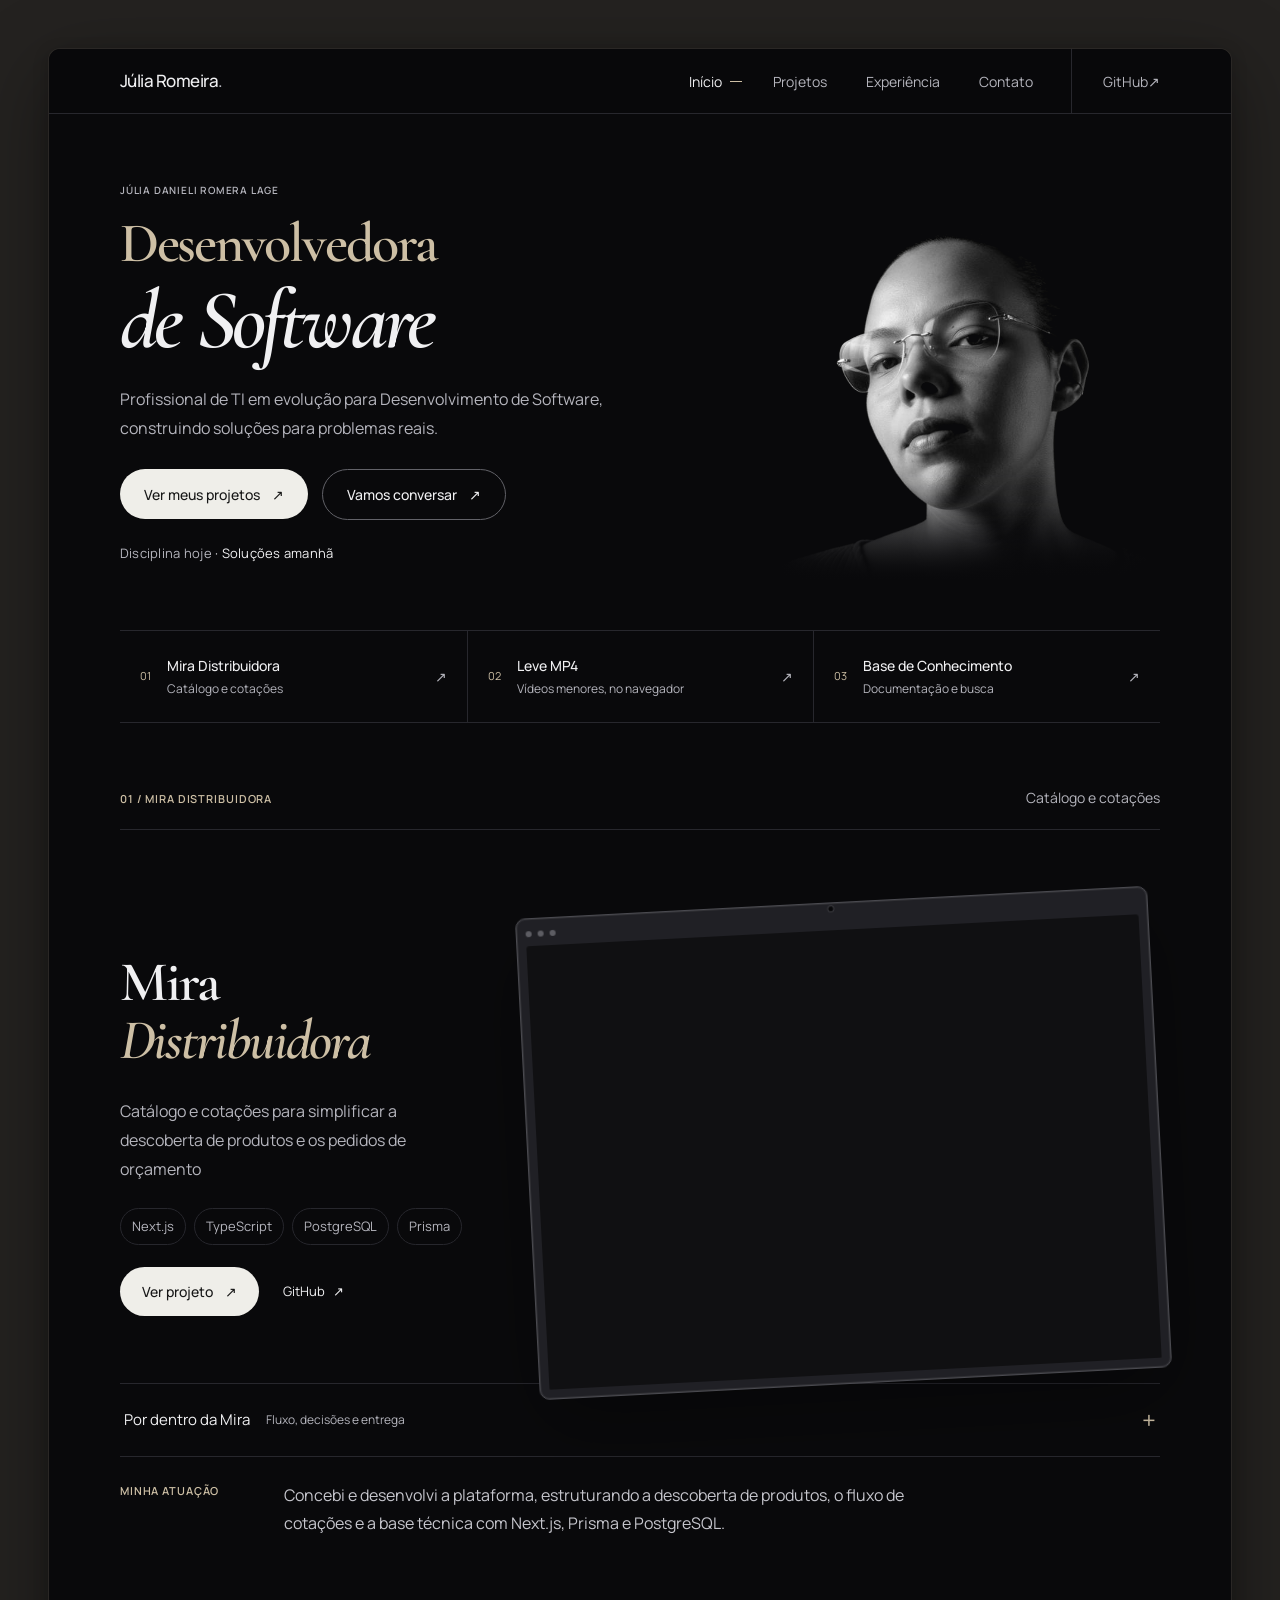
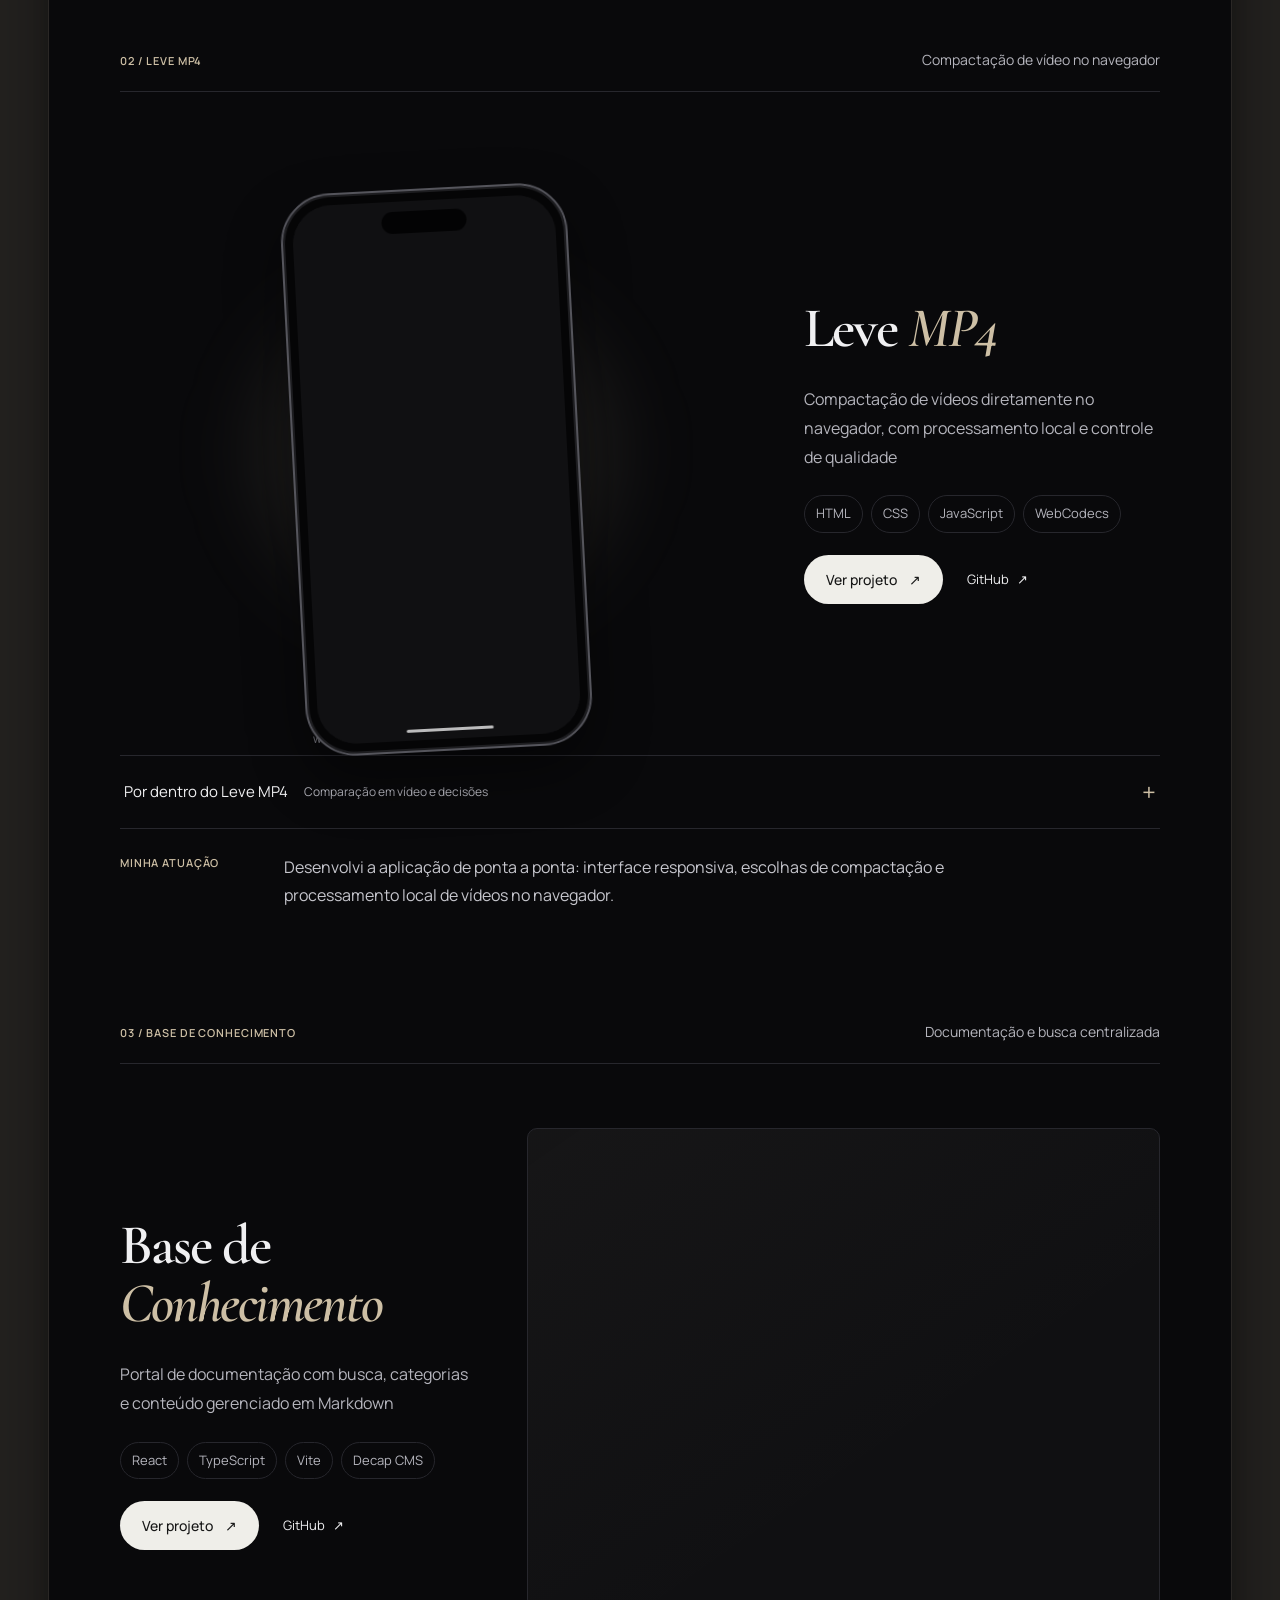
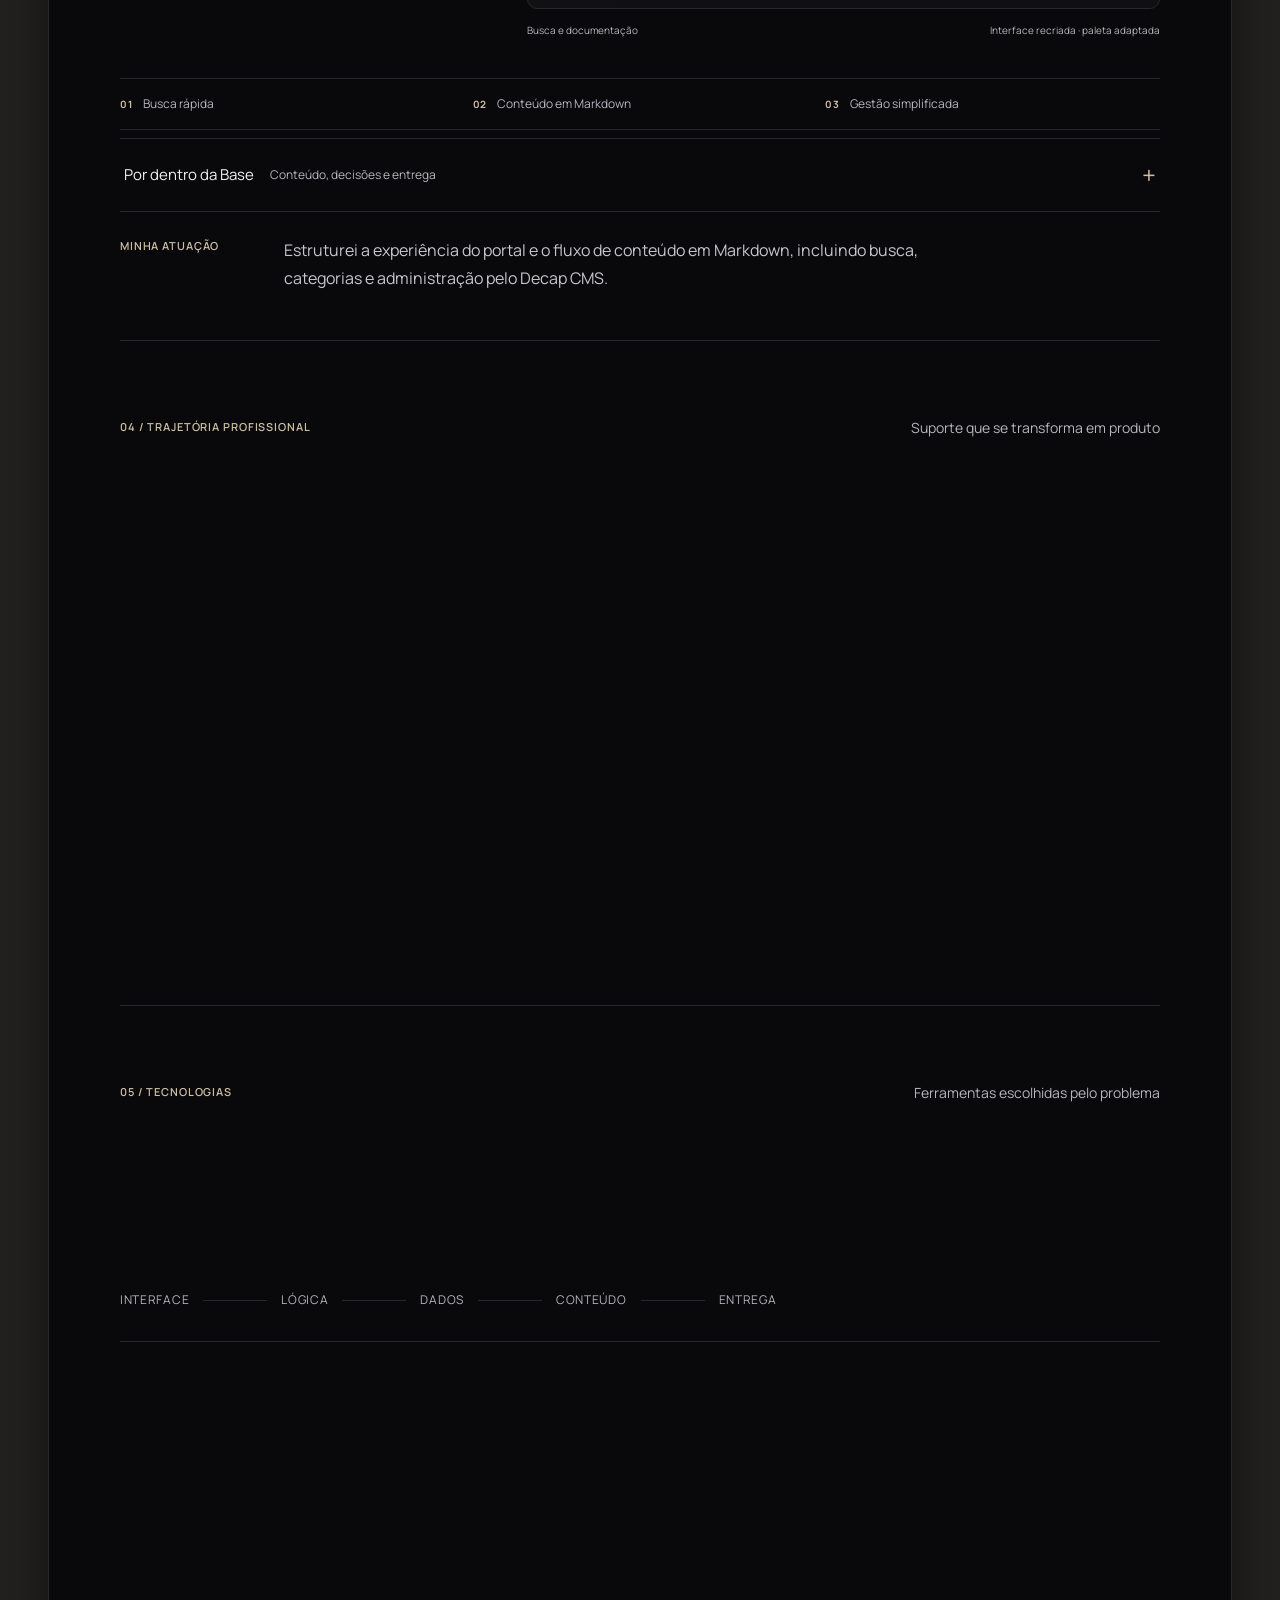
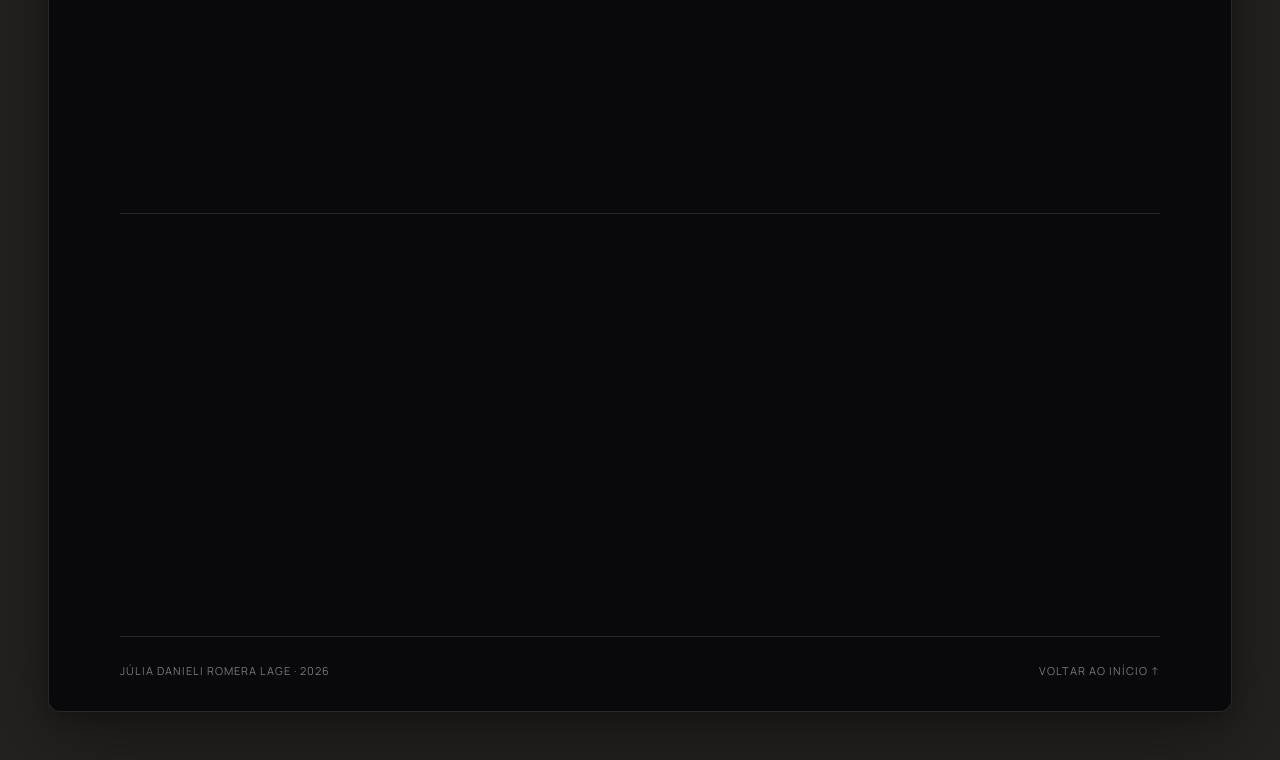
==== commit bd55490b: "fix: atualiza descrição alternativa da prévia OG" ====
--- a/index.html
+++ b/index.html
@@ -22,12 +22,12 @@
     <meta property="og:image:type" content="image/jpeg" />
     <meta property="og:image:width" content="1200" />
     <meta property="og:image:height" content="630" />
-    <meta property="og:image:alt" content="Júlia Danieli Romera Lage em retrato, com o título Desenvolvimento de Software em fundo escuro." />
+    <meta property="og:image:alt" content="Retrato em preto e branco de Júlia Danieli Romera Lage ao lado do título Desenvolvedora de Software." />
     <meta name="twitter:card" content="summary_large_image" />
     <meta name="twitter:title" content="Júlia Romera | Desenvolvimento de Software" />
     <meta name="twitter:description" content="Conheça o portfólio de Júlia Romera: soluções digitais pensadas para resolver problemas reais com clareza e propósito." />
     <meta name="twitter:image" content="https://portfolio-julia-nine.vercel.app/assets/social-preview.jpg?v=20261013-5" />
-    <meta name="twitter:image:alt" content="Júlia Danieli Romera Lage em retrato, com o título Desenvolvimento de Software em fundo escuro." />
+    <meta name="twitter:image:alt" content="Retrato em preto e branco de Júlia Danieli Romera Lage ao lado do título Desenvolvedora de Software." />
     <title>Júlia Danieli Romera Lage | Desenvolvimento de Software</title>
     <link rel="icon" href="/favicon.ico" sizes="16x16 32x32 48x48" />
     <link rel="icon" href="assets/favicon.svg?v=jr2" type="image/svg+xml" sizes="any" />
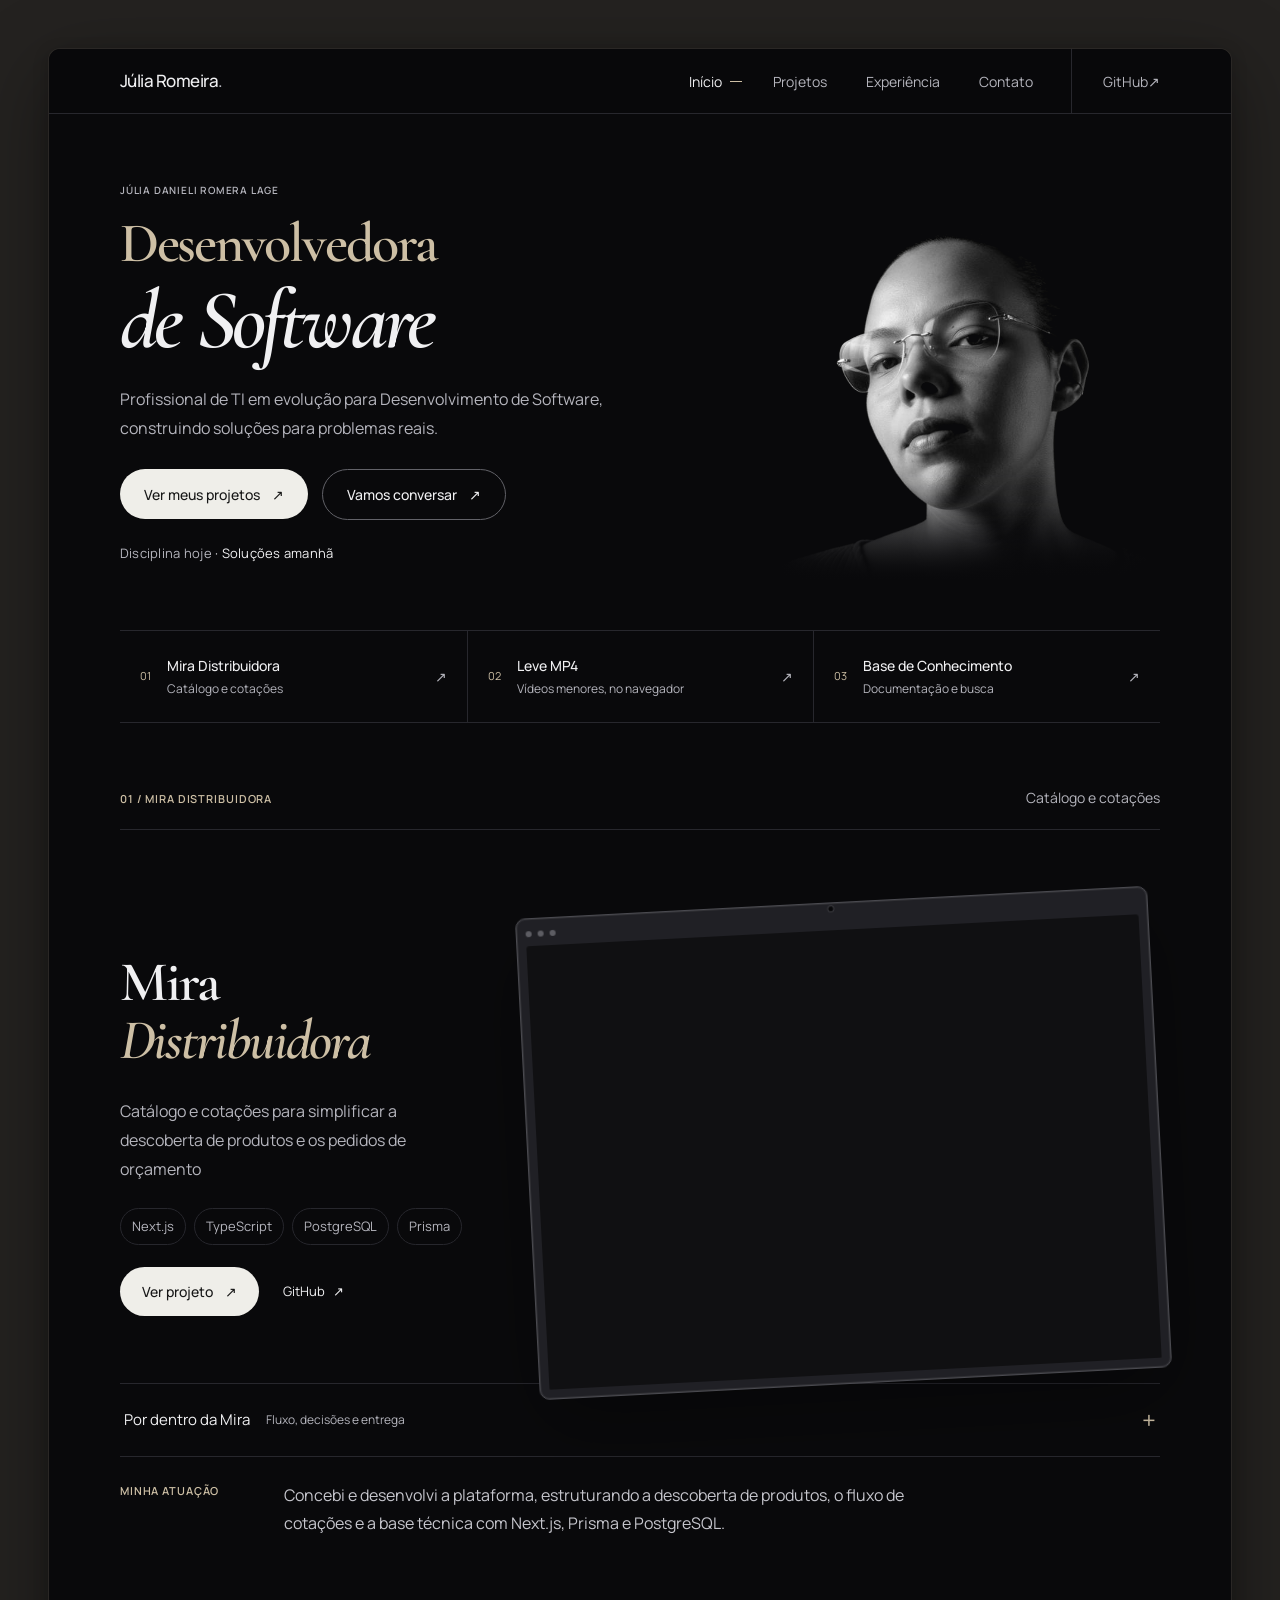
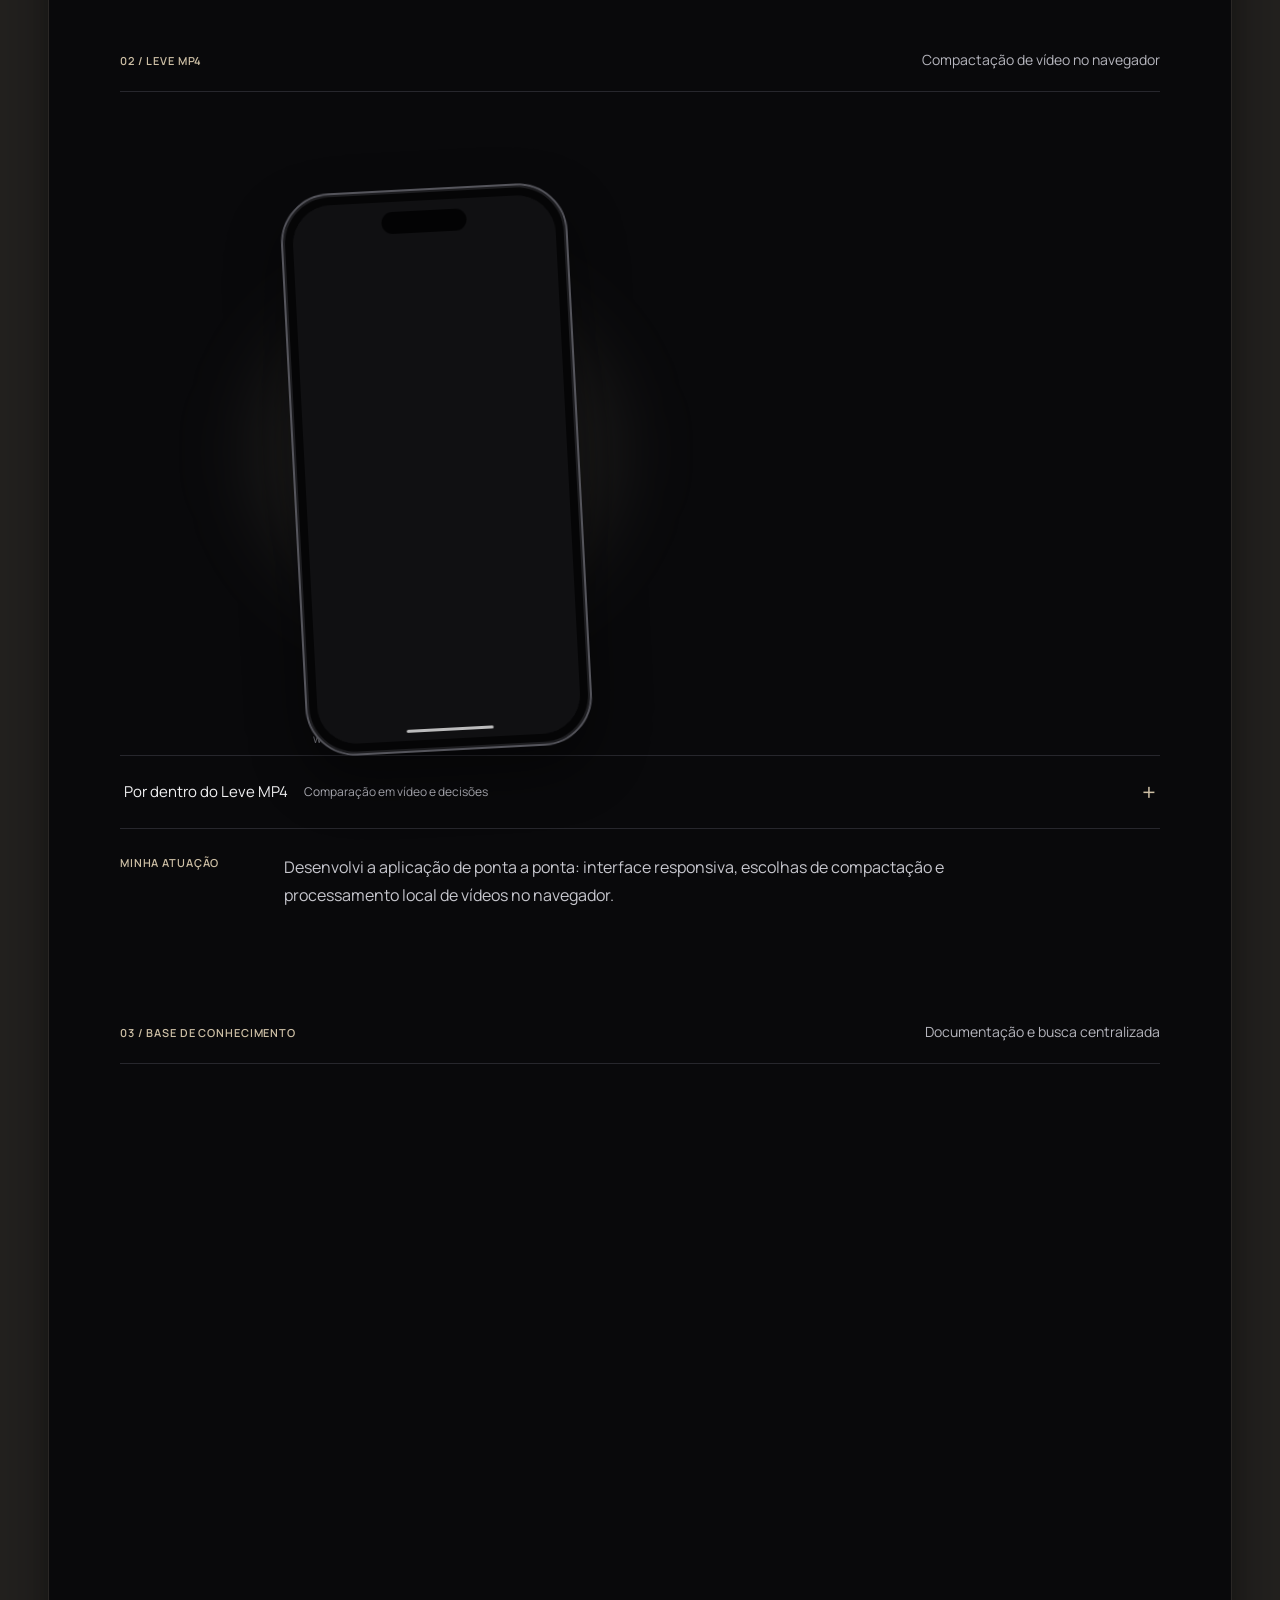
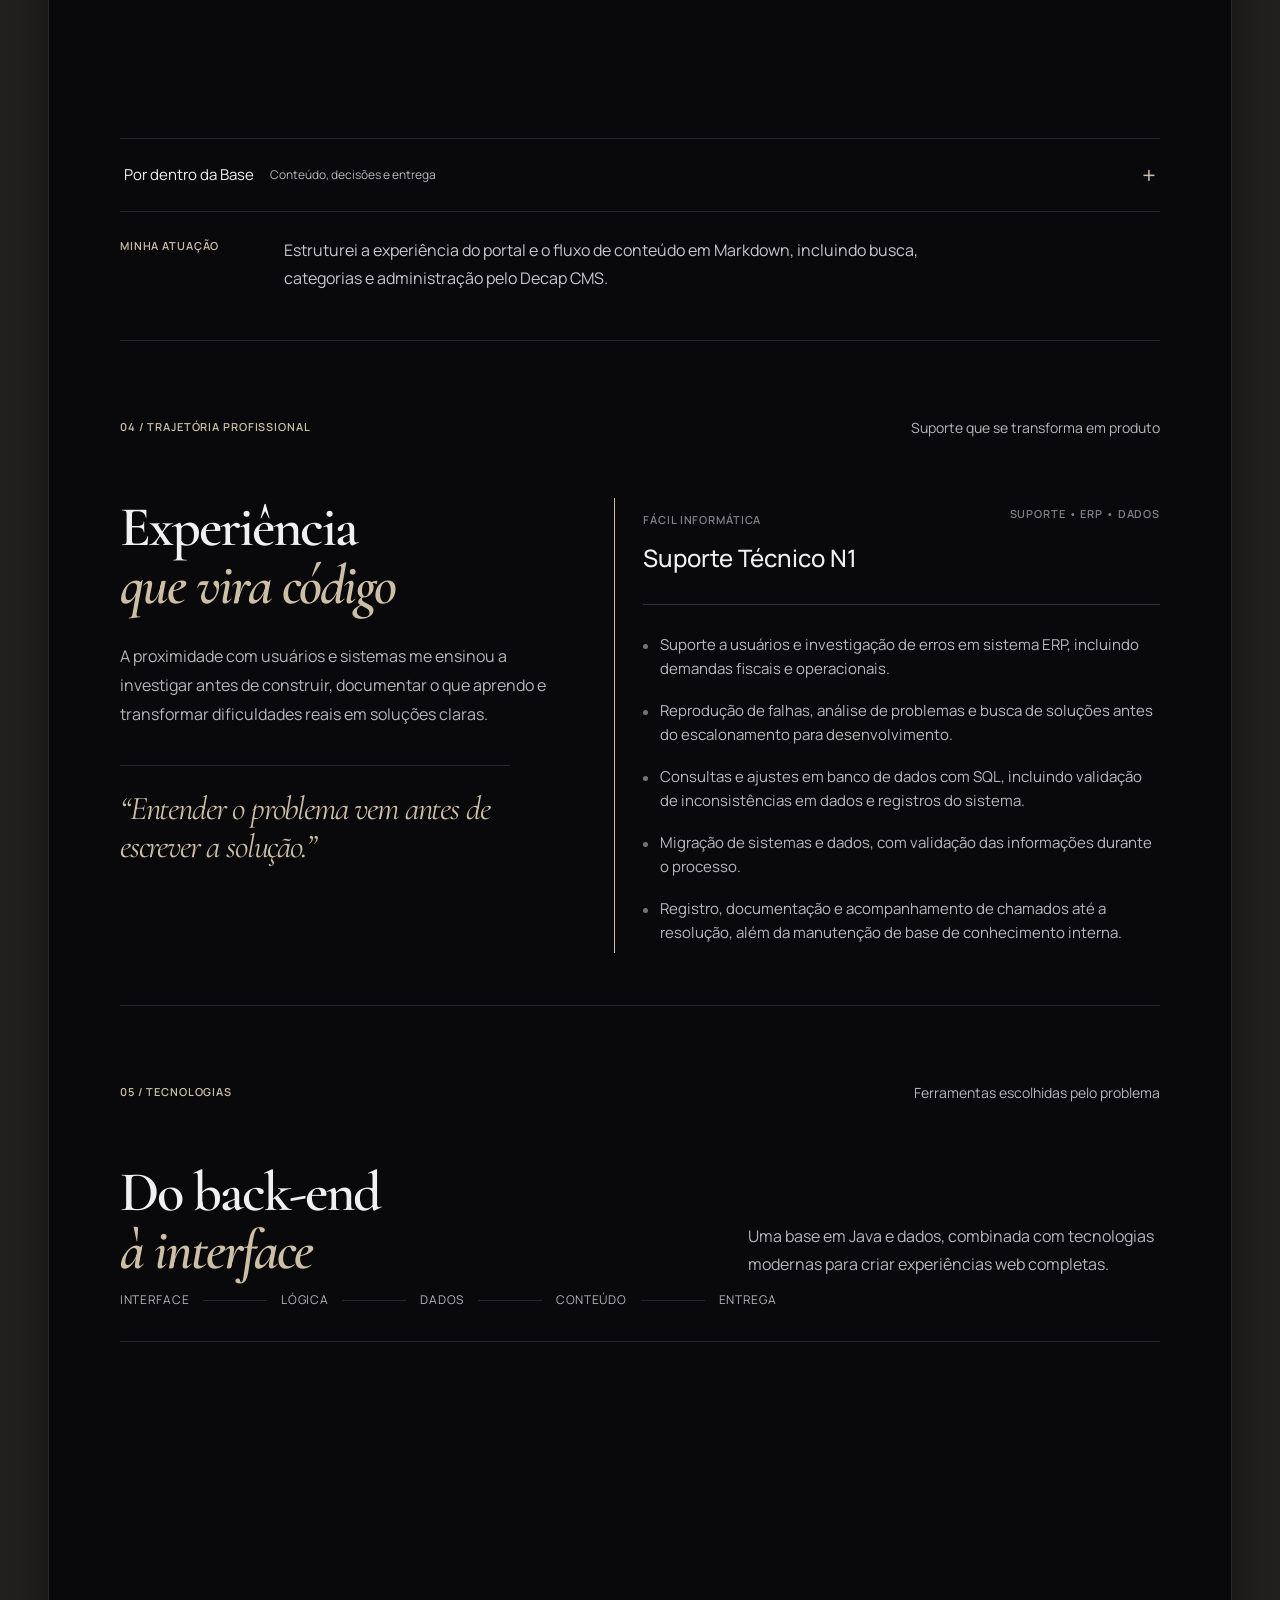
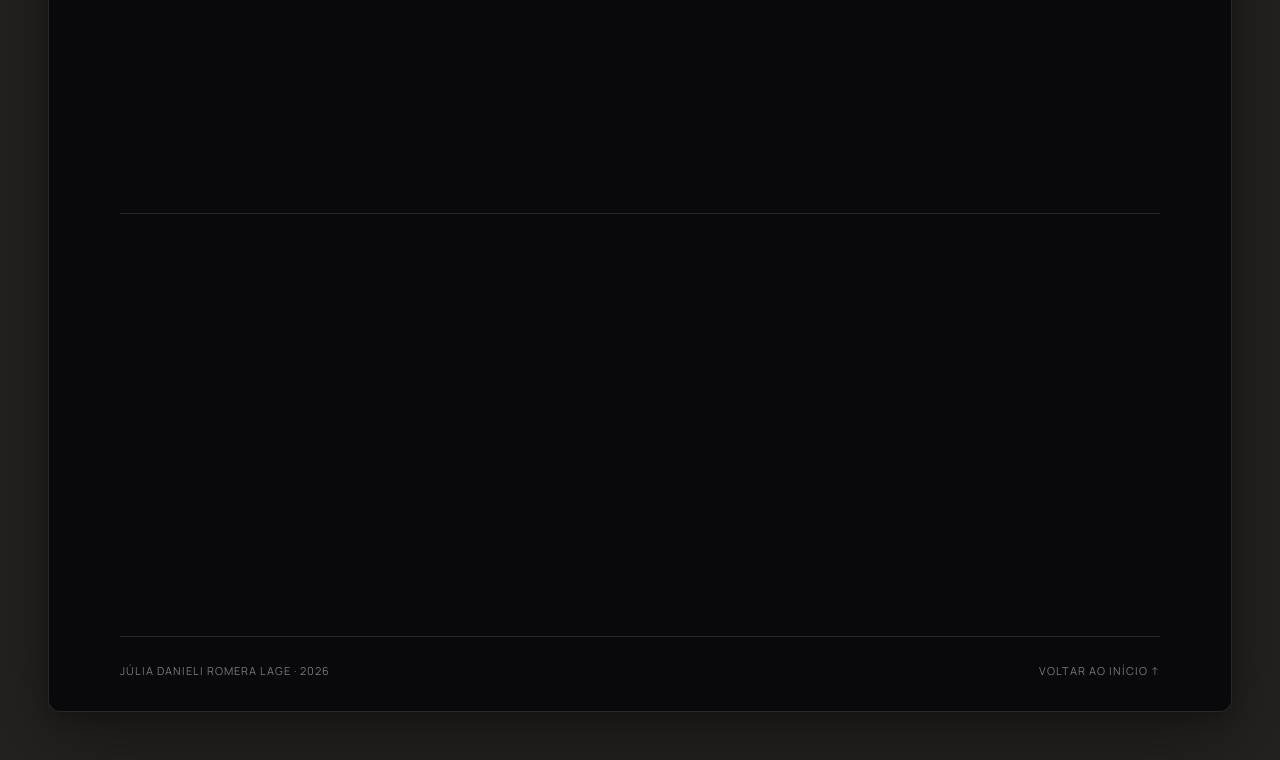
==== commit b3a69e8a: "refine: coloca o nome completo em uma linha na OG image" ====
--- a/index.html
+++ b/index.html
@@ -18,7 +18,7 @@
     <meta property="og:title" content="Júlia Romera | Desenvolvimento de Software" />
     <meta property="og:description" content="Conheça o portfólio de Júlia Romera: soluções digitais pensadas para resolver problemas reais com clareza e propósito." />
     <meta property="og:url" content="https://portfolio-julia-nine.vercel.app/" />
-    <meta property="og:image" content="https://portfolio-julia-nine.vercel.app/assets/social-preview.jpg?v=20261013-5" />
+    <meta property="og:image" content="https://portfolio-julia-nine.vercel.app/assets/social-preview.jpg?v=20261013-6" />
     <meta property="og:image:type" content="image/jpeg" />
     <meta property="og:image:width" content="1200" />
     <meta property="og:image:height" content="630" />
@@ -26,7 +26,7 @@
     <meta name="twitter:card" content="summary_large_image" />
     <meta name="twitter:title" content="Júlia Romera | Desenvolvimento de Software" />
     <meta name="twitter:description" content="Conheça o portfólio de Júlia Romera: soluções digitais pensadas para resolver problemas reais com clareza e propósito." />
-    <meta name="twitter:image" content="https://portfolio-julia-nine.vercel.app/assets/social-preview.jpg?v=20261013-5" />
+    <meta name="twitter:image" content="https://portfolio-julia-nine.vercel.app/assets/social-preview.jpg?v=20261013-6" />
     <meta name="twitter:image:alt" content="Retrato em preto e branco de Júlia Danieli Romera Lage ao lado do título Desenvolvedora de Software." />
     <title>Júlia Danieli Romera Lage | Desenvolvimento de Software</title>
     <link rel="icon" href="/favicon.ico" sizes="16x16 32x32 48x48" />
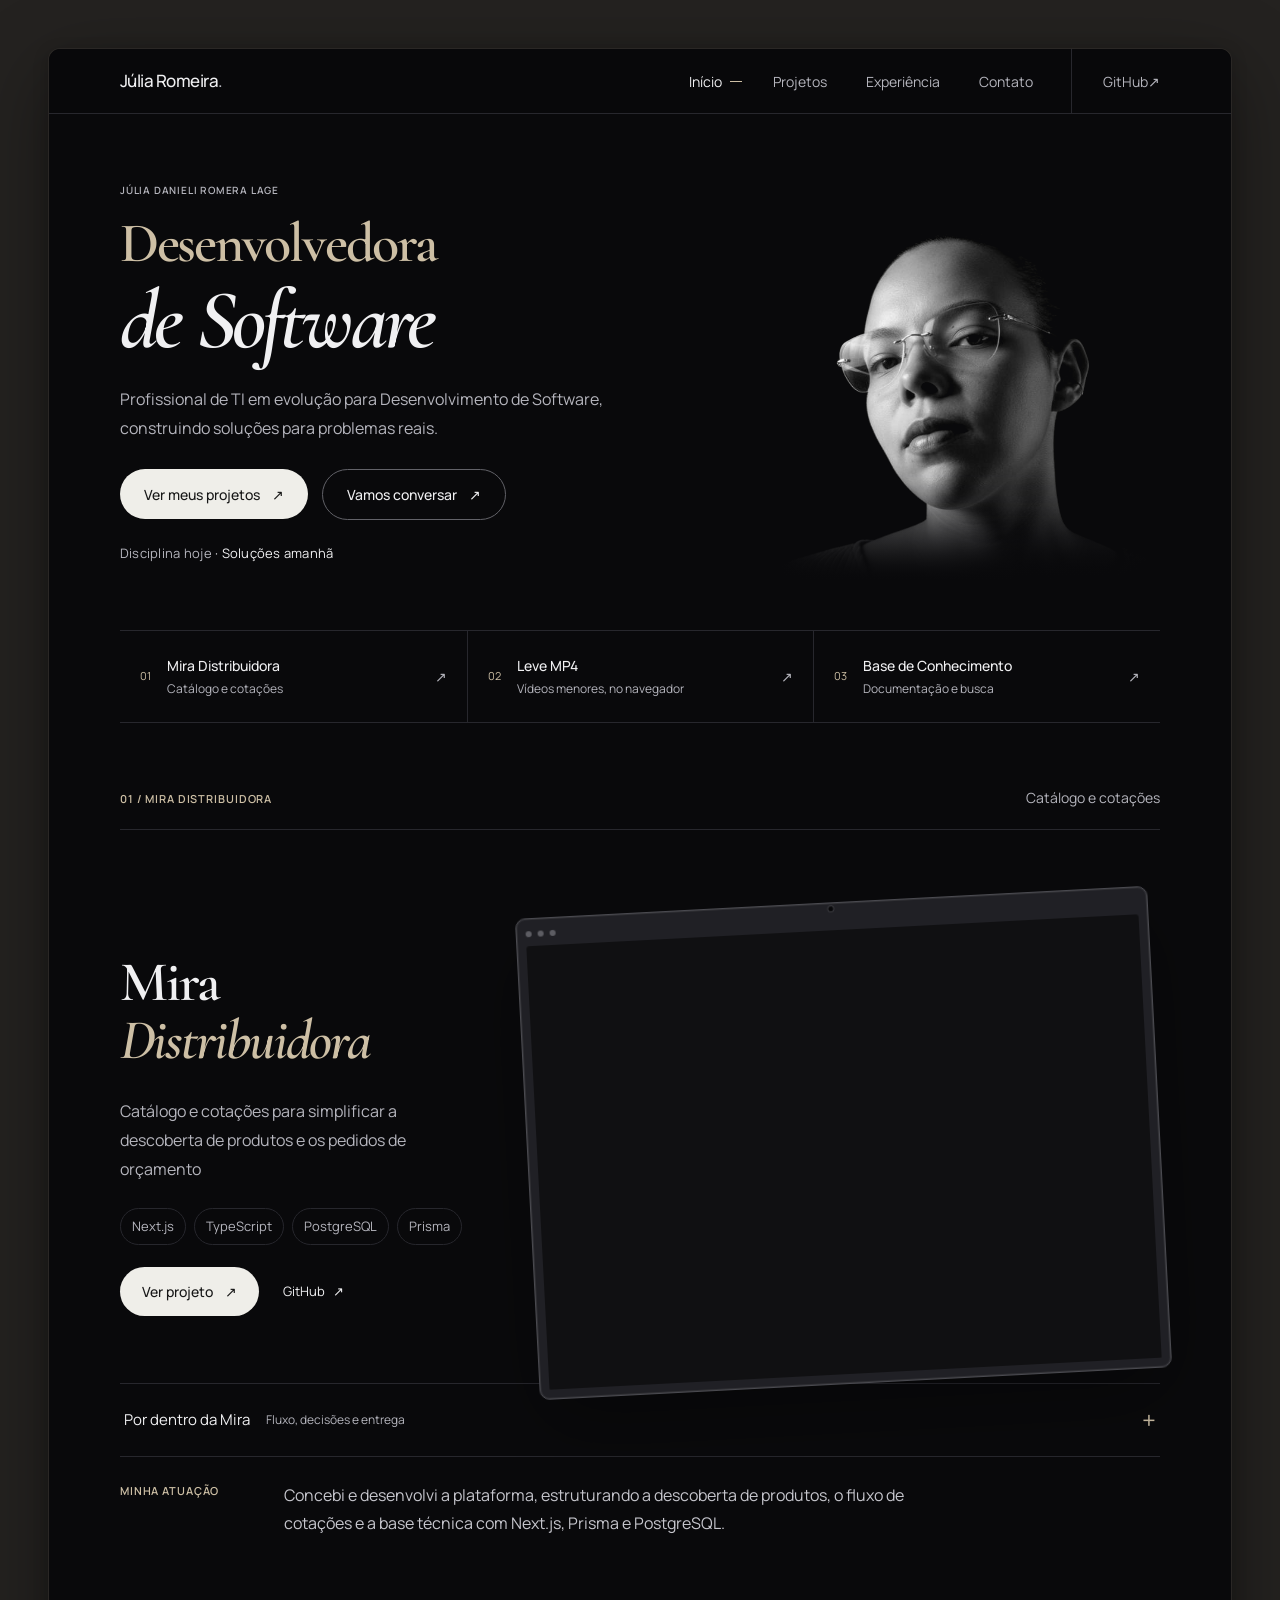
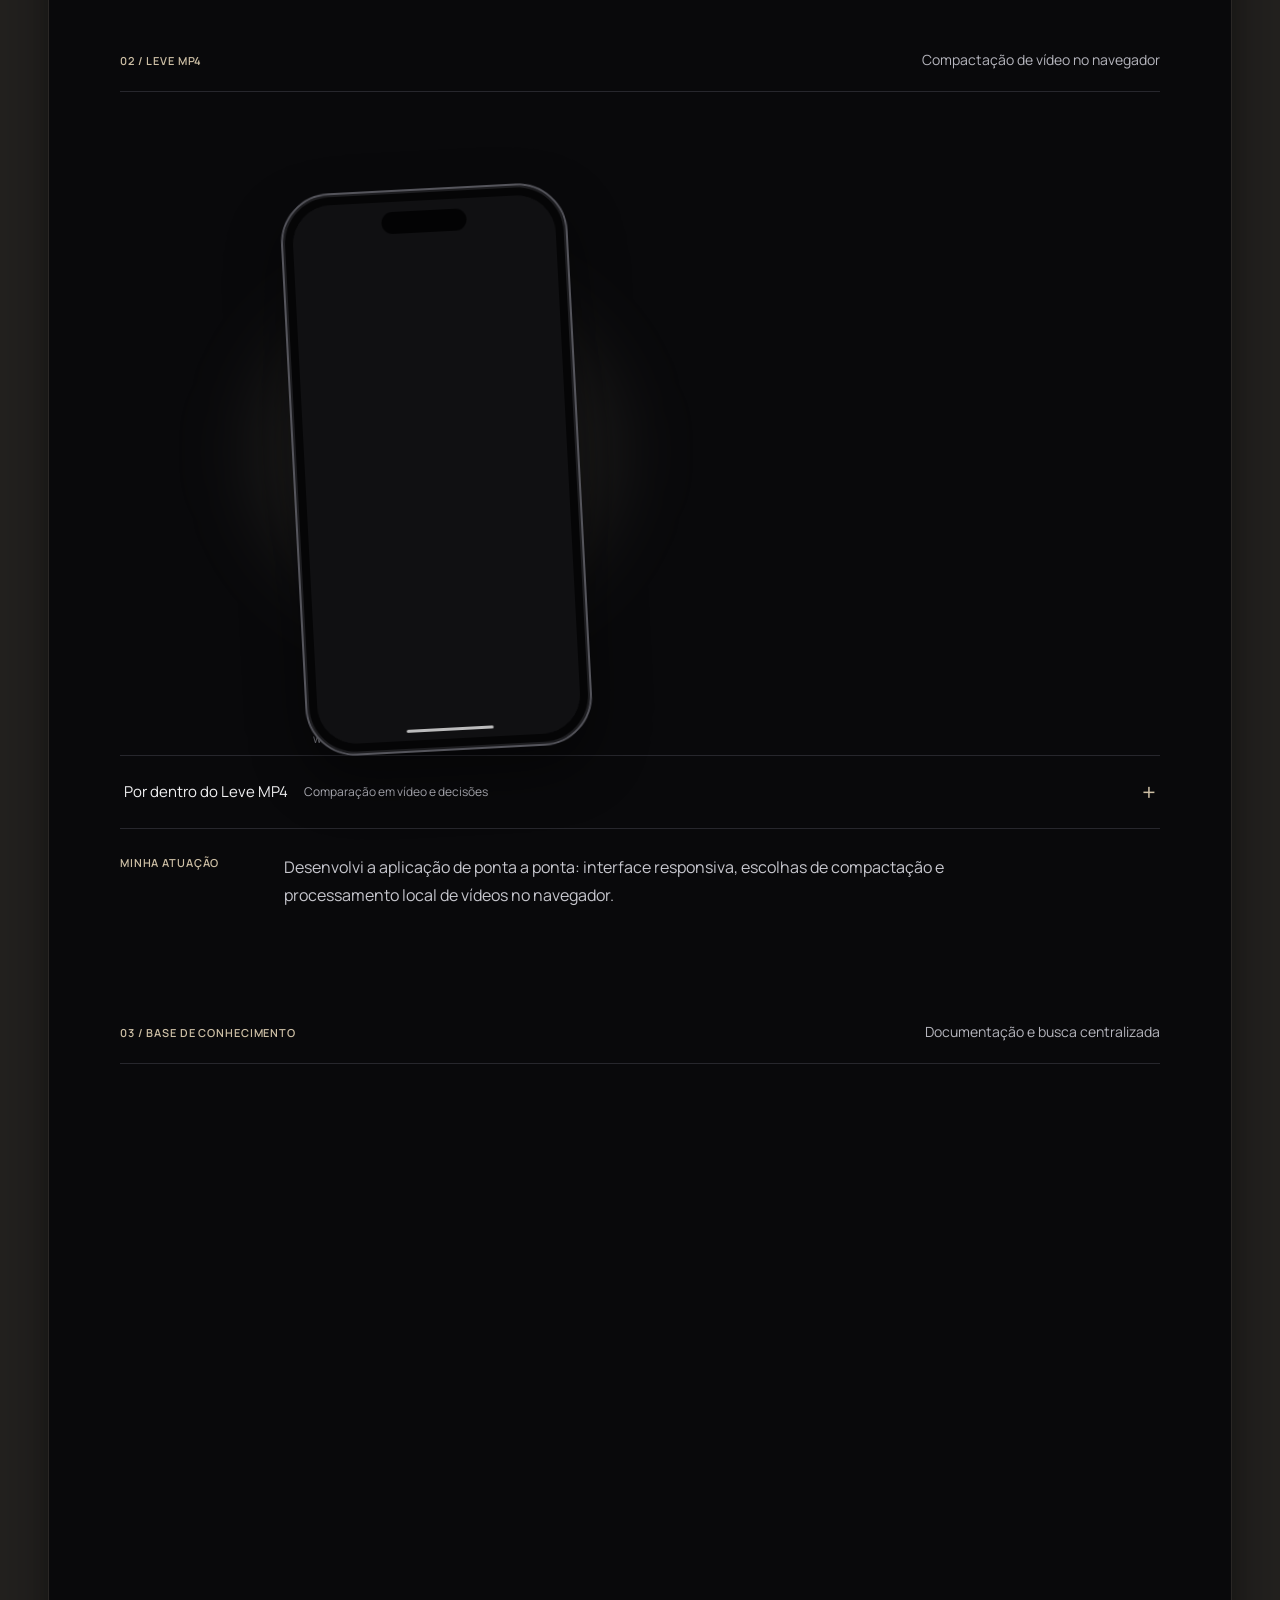
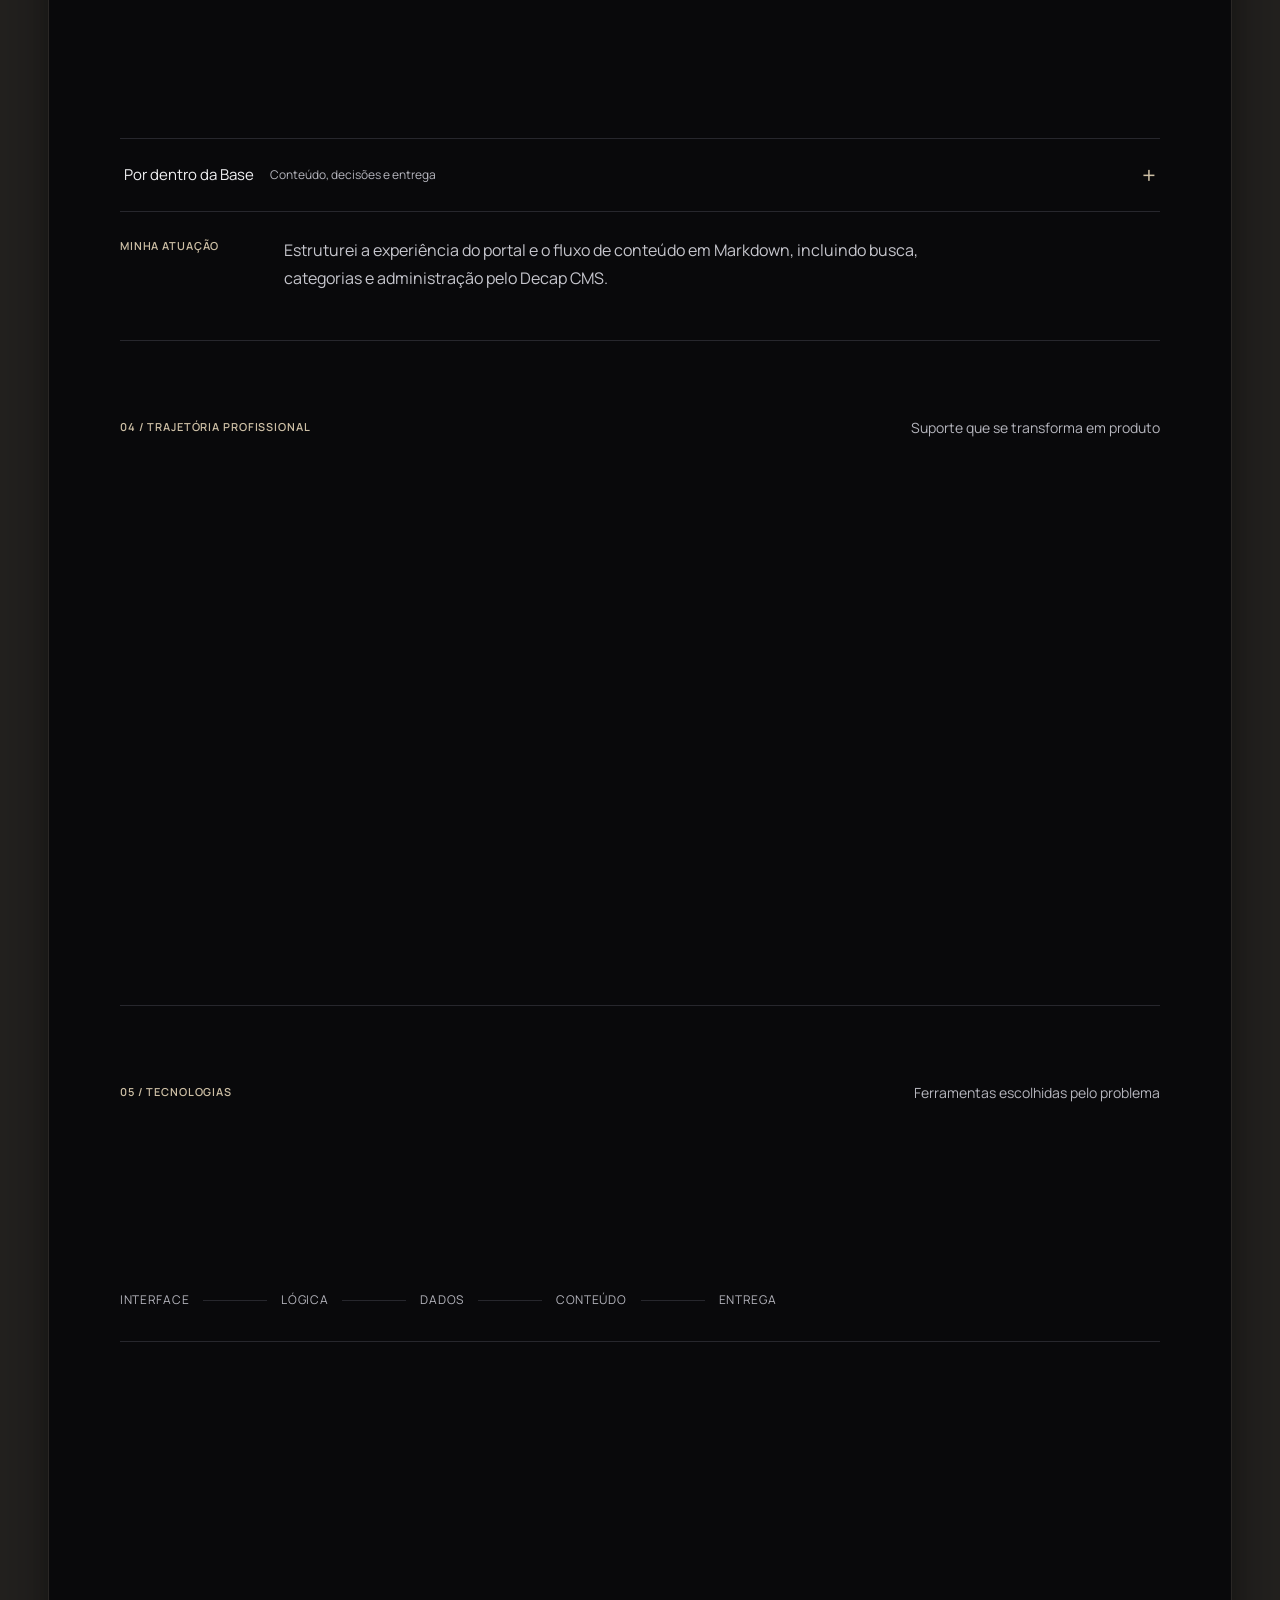
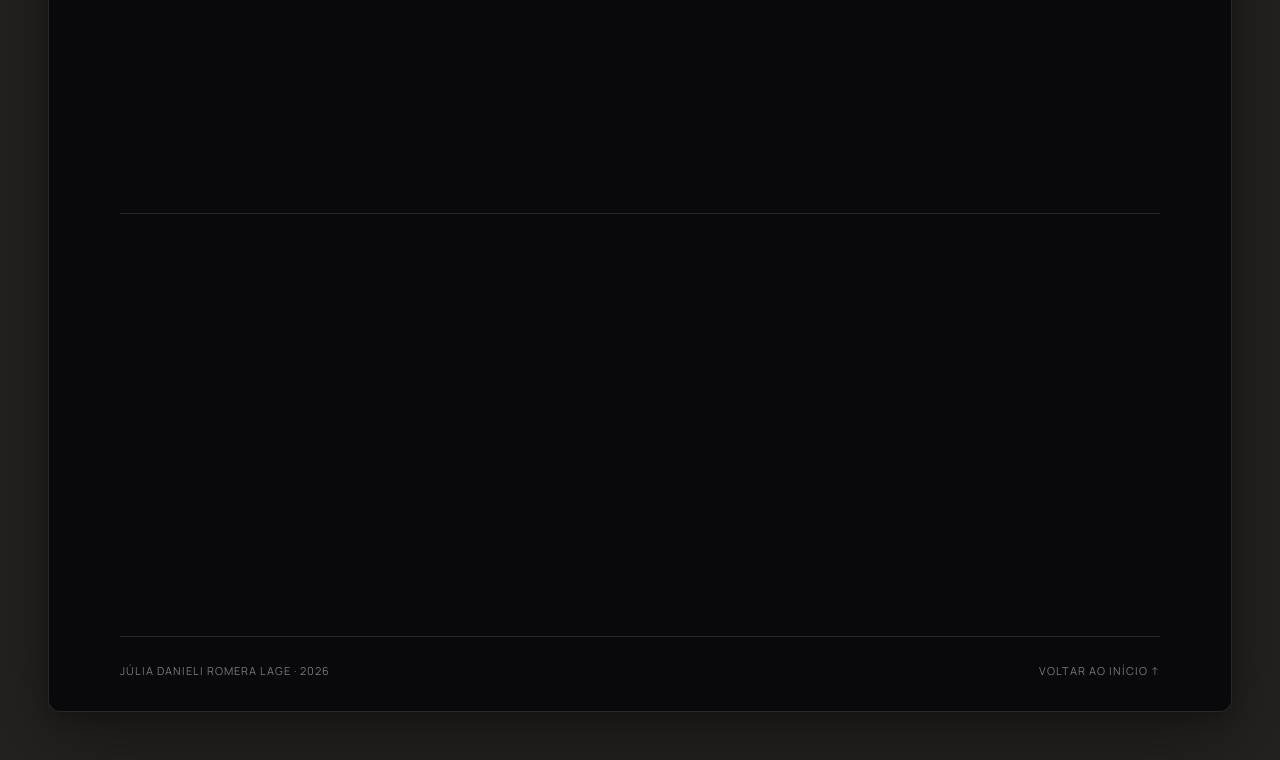
==== commit c835656e: "refine: padroniza a tipografia do nome na OG image" ====
--- a/index.html
+++ b/index.html
@@ -18,7 +18,7 @@
     <meta property="og:title" content="Júlia Romera | Desenvolvimento de Software" />
     <meta property="og:description" content="Conheça o portfólio de Júlia Romera: soluções digitais pensadas para resolver problemas reais com clareza e propósito." />
     <meta property="og:url" content="https://portfolio-julia-nine.vercel.app/" />
-    <meta property="og:image" content="https://portfolio-julia-nine.vercel.app/assets/social-preview.jpg?v=20261013-6" />
+    <meta property="og:image" content="https://portfolio-julia-nine.vercel.app/assets/social-preview.jpg?v=20261013-7" />
     <meta property="og:image:type" content="image/jpeg" />
     <meta property="og:image:width" content="1200" />
     <meta property="og:image:height" content="630" />
@@ -26,7 +26,7 @@
     <meta name="twitter:card" content="summary_large_image" />
     <meta name="twitter:title" content="Júlia Romera | Desenvolvimento de Software" />
     <meta name="twitter:description" content="Conheça o portfólio de Júlia Romera: soluções digitais pensadas para resolver problemas reais com clareza e propósito." />
-    <meta name="twitter:image" content="https://portfolio-julia-nine.vercel.app/assets/social-preview.jpg?v=20261013-6" />
+    <meta name="twitter:image" content="https://portfolio-julia-nine.vercel.app/assets/social-preview.jpg?v=20261013-7" />
     <meta name="twitter:image:alt" content="Retrato em preto e branco de Júlia Danieli Romera Lage ao lado do título Desenvolvedora de Software." />
     <title>Júlia Danieli Romera Lage | Desenvolvimento de Software</title>
     <link rel="icon" href="/favicon.ico" sizes="16x16 32x32 48x48" />
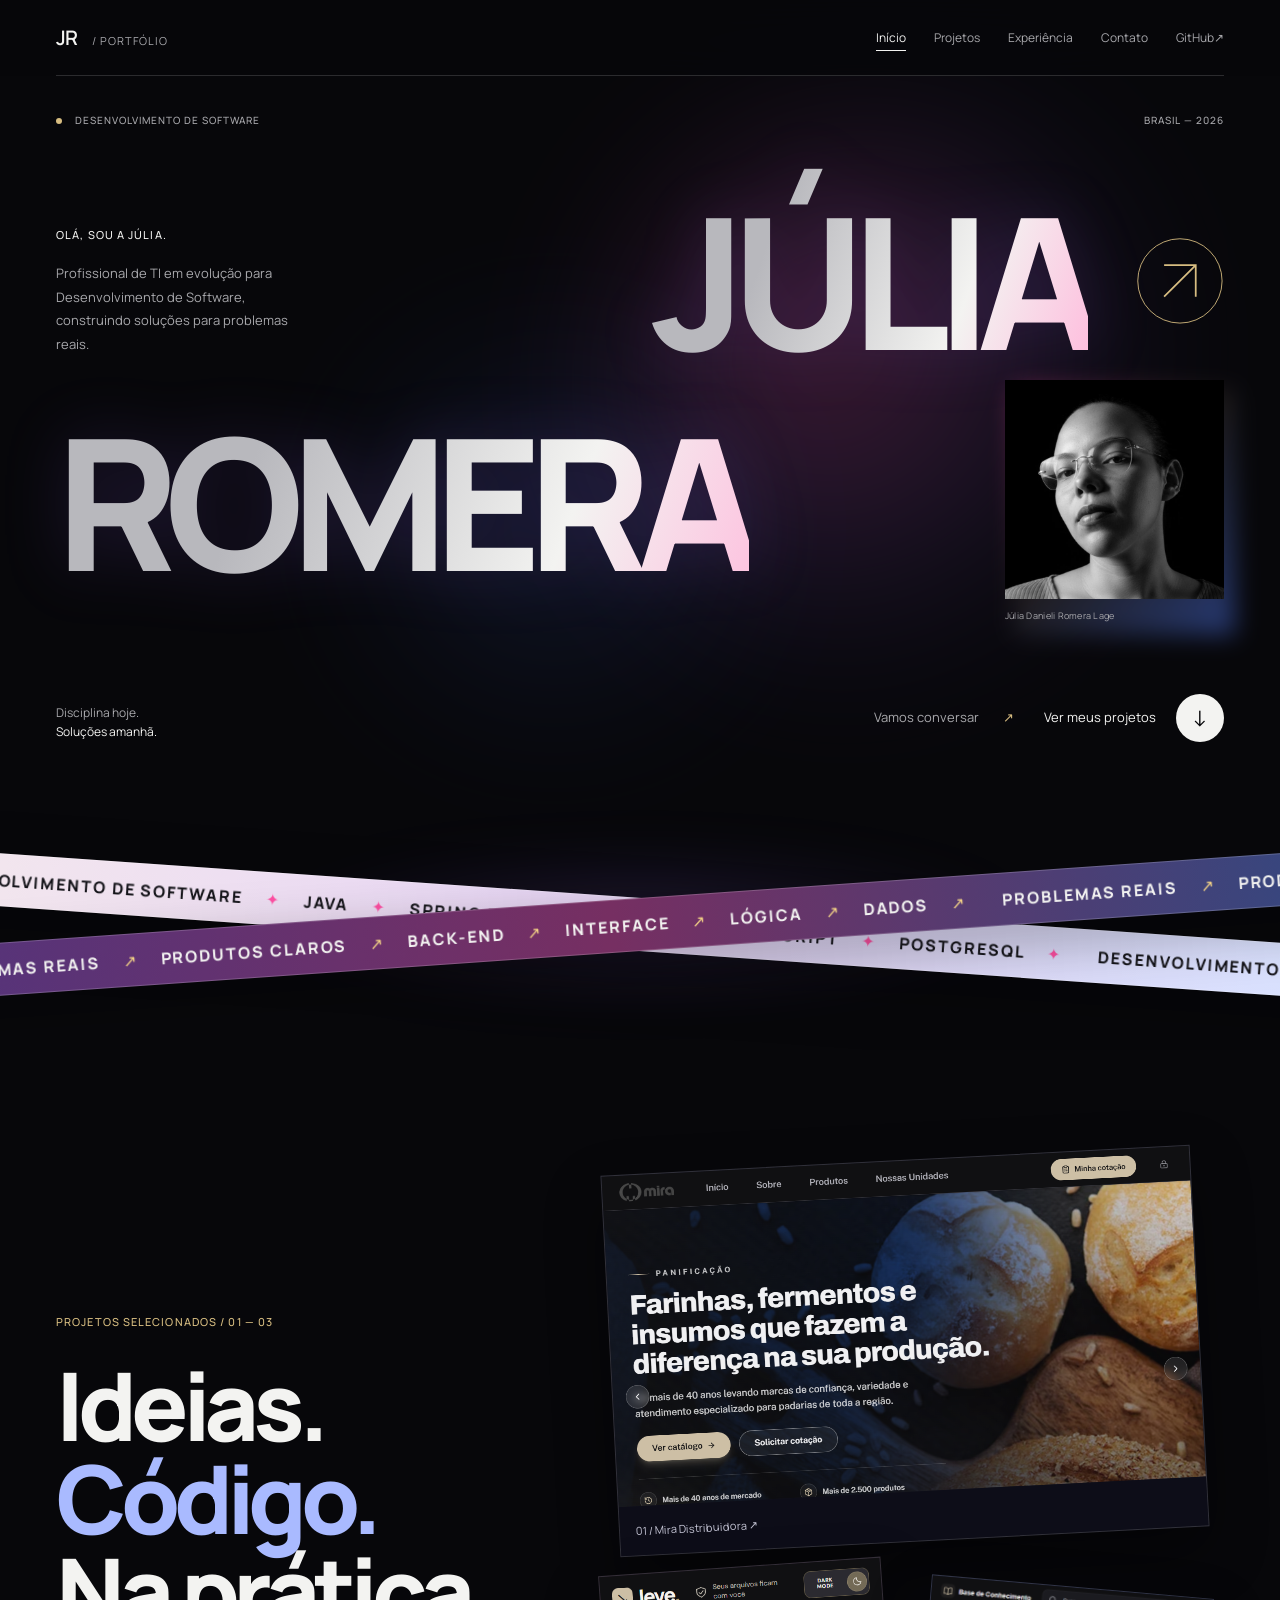
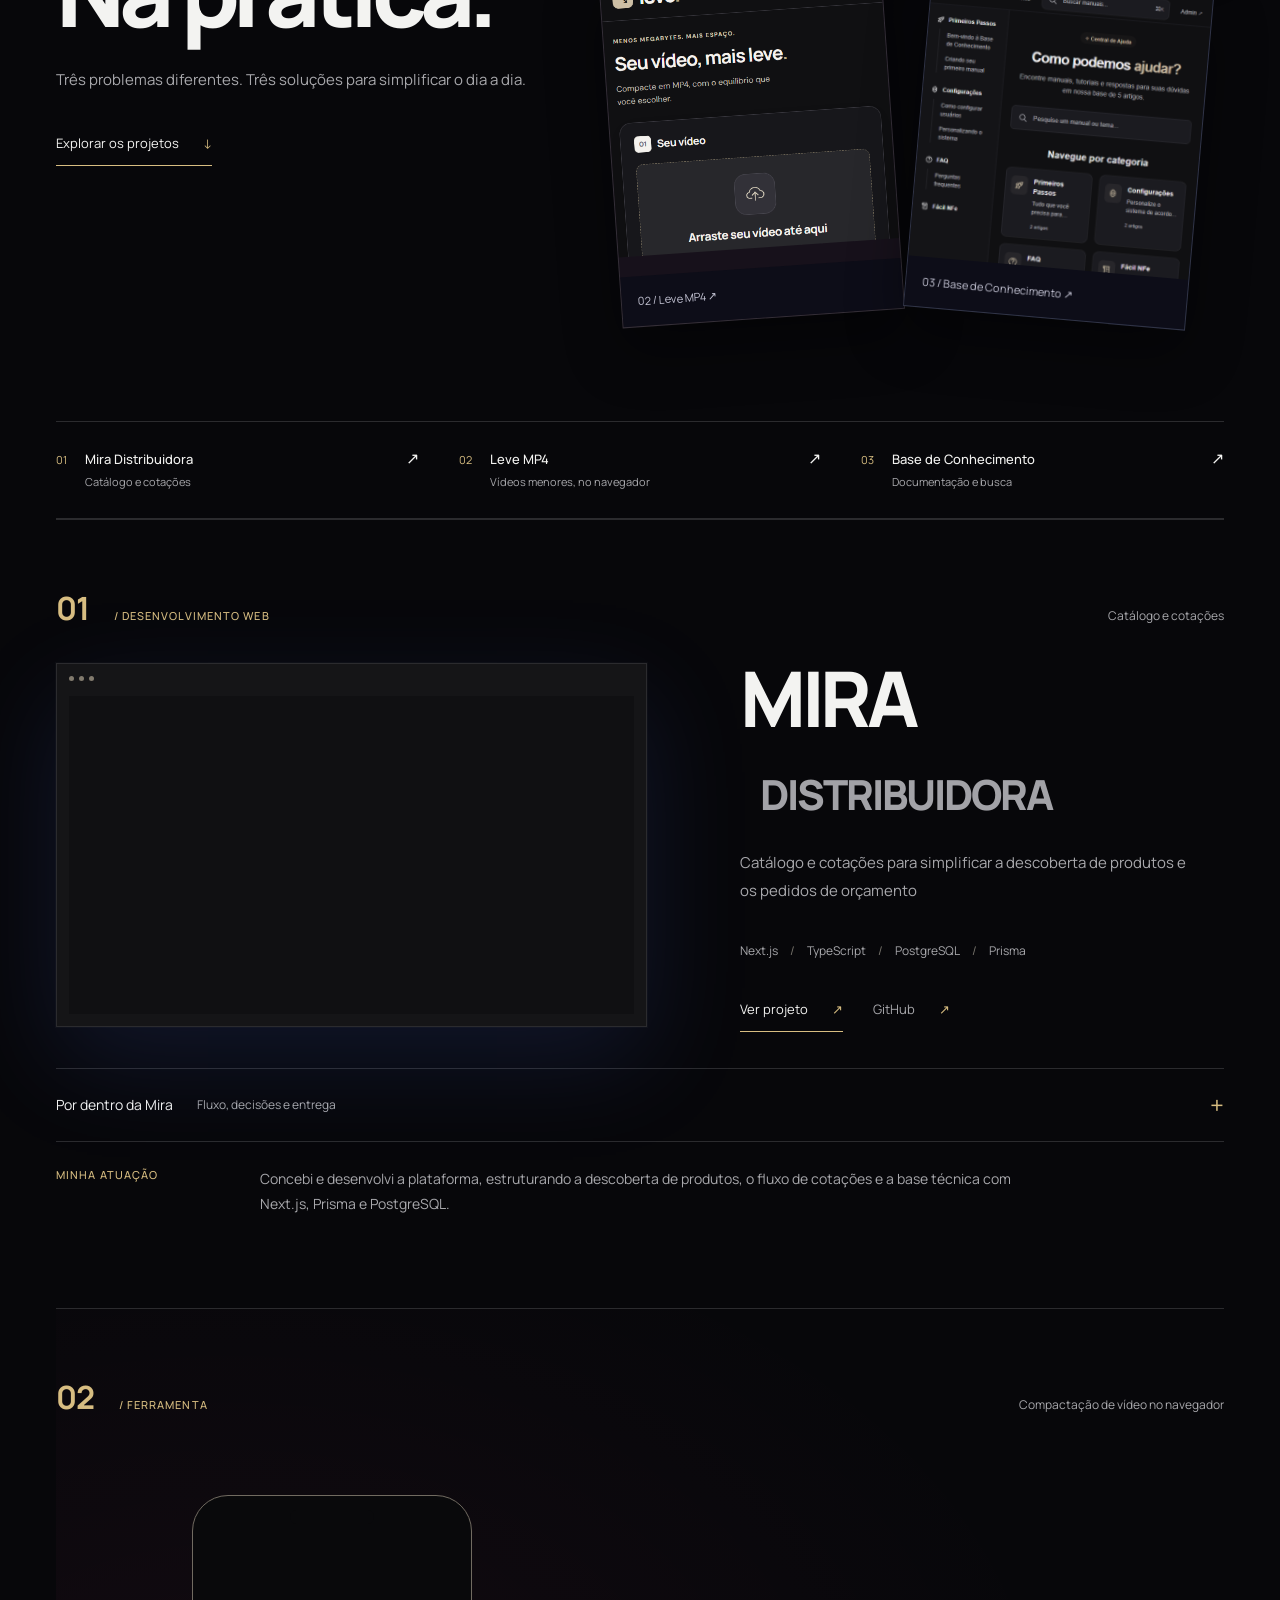
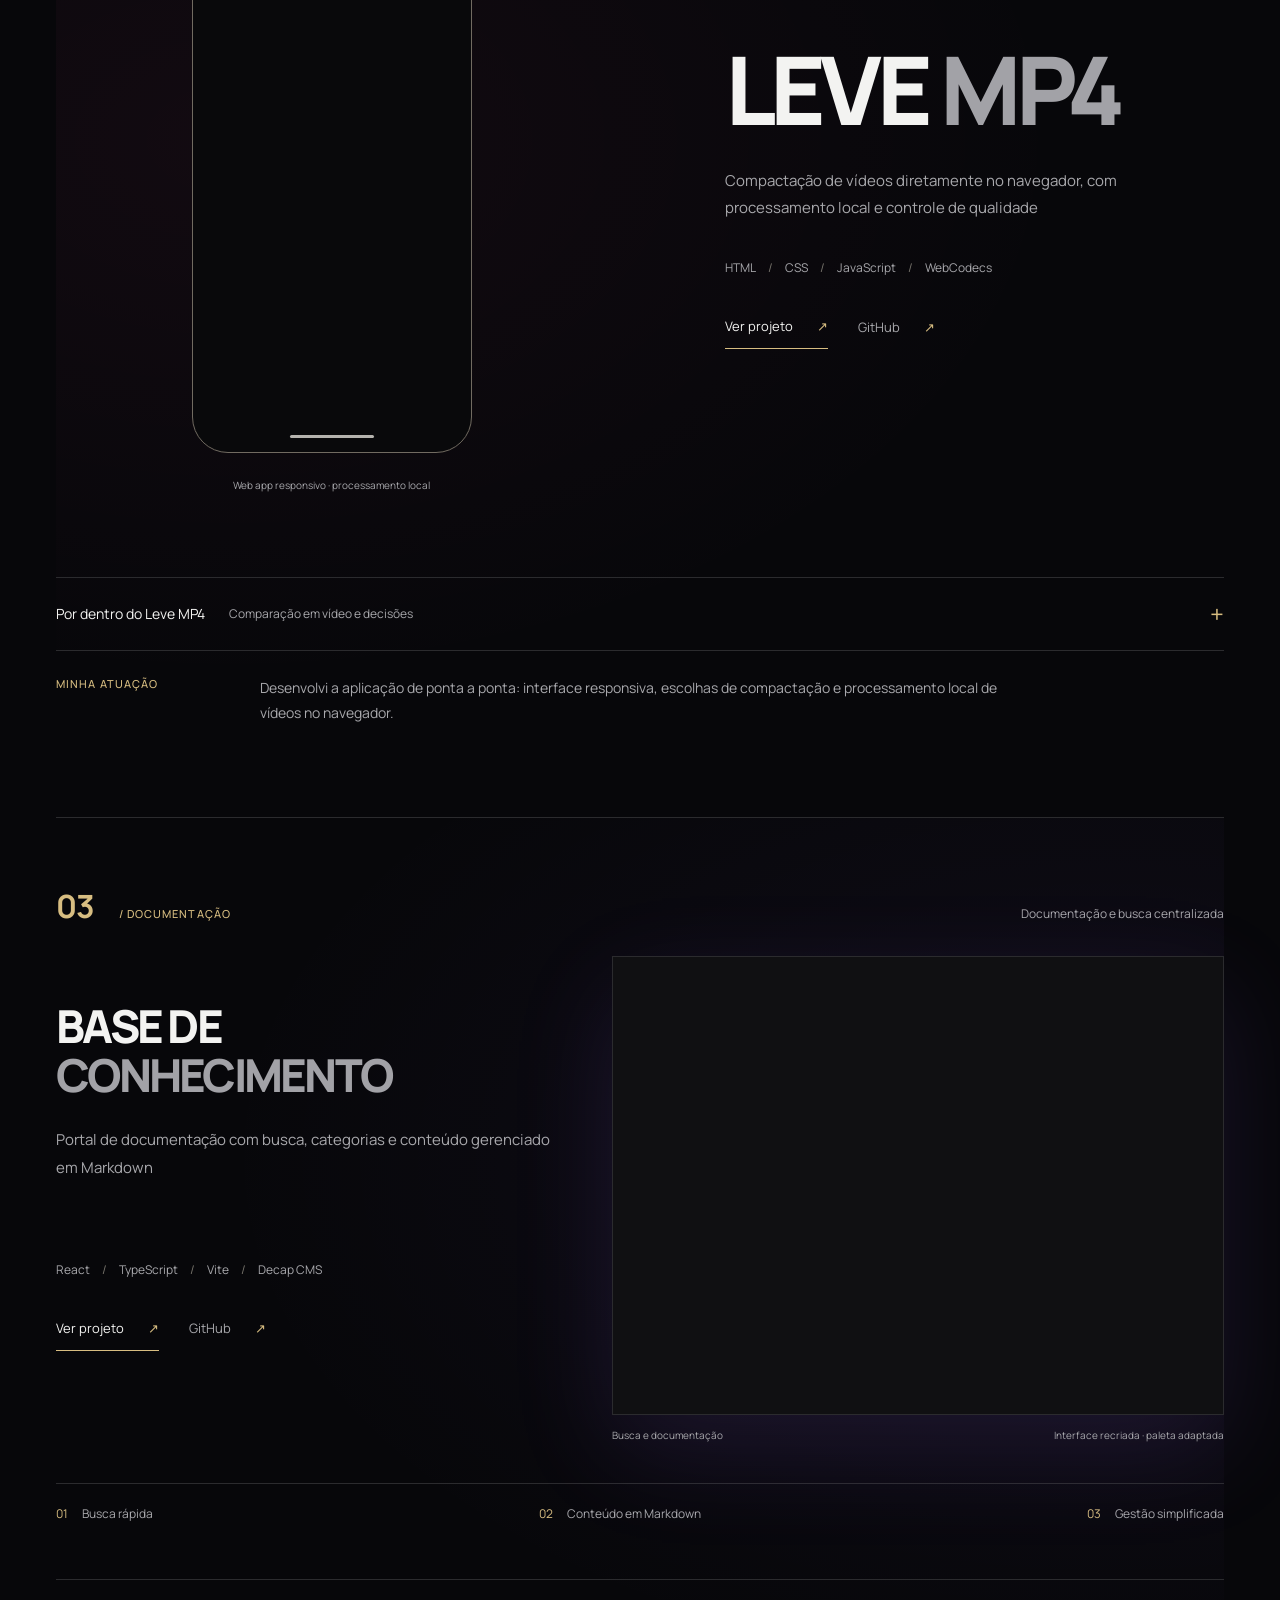
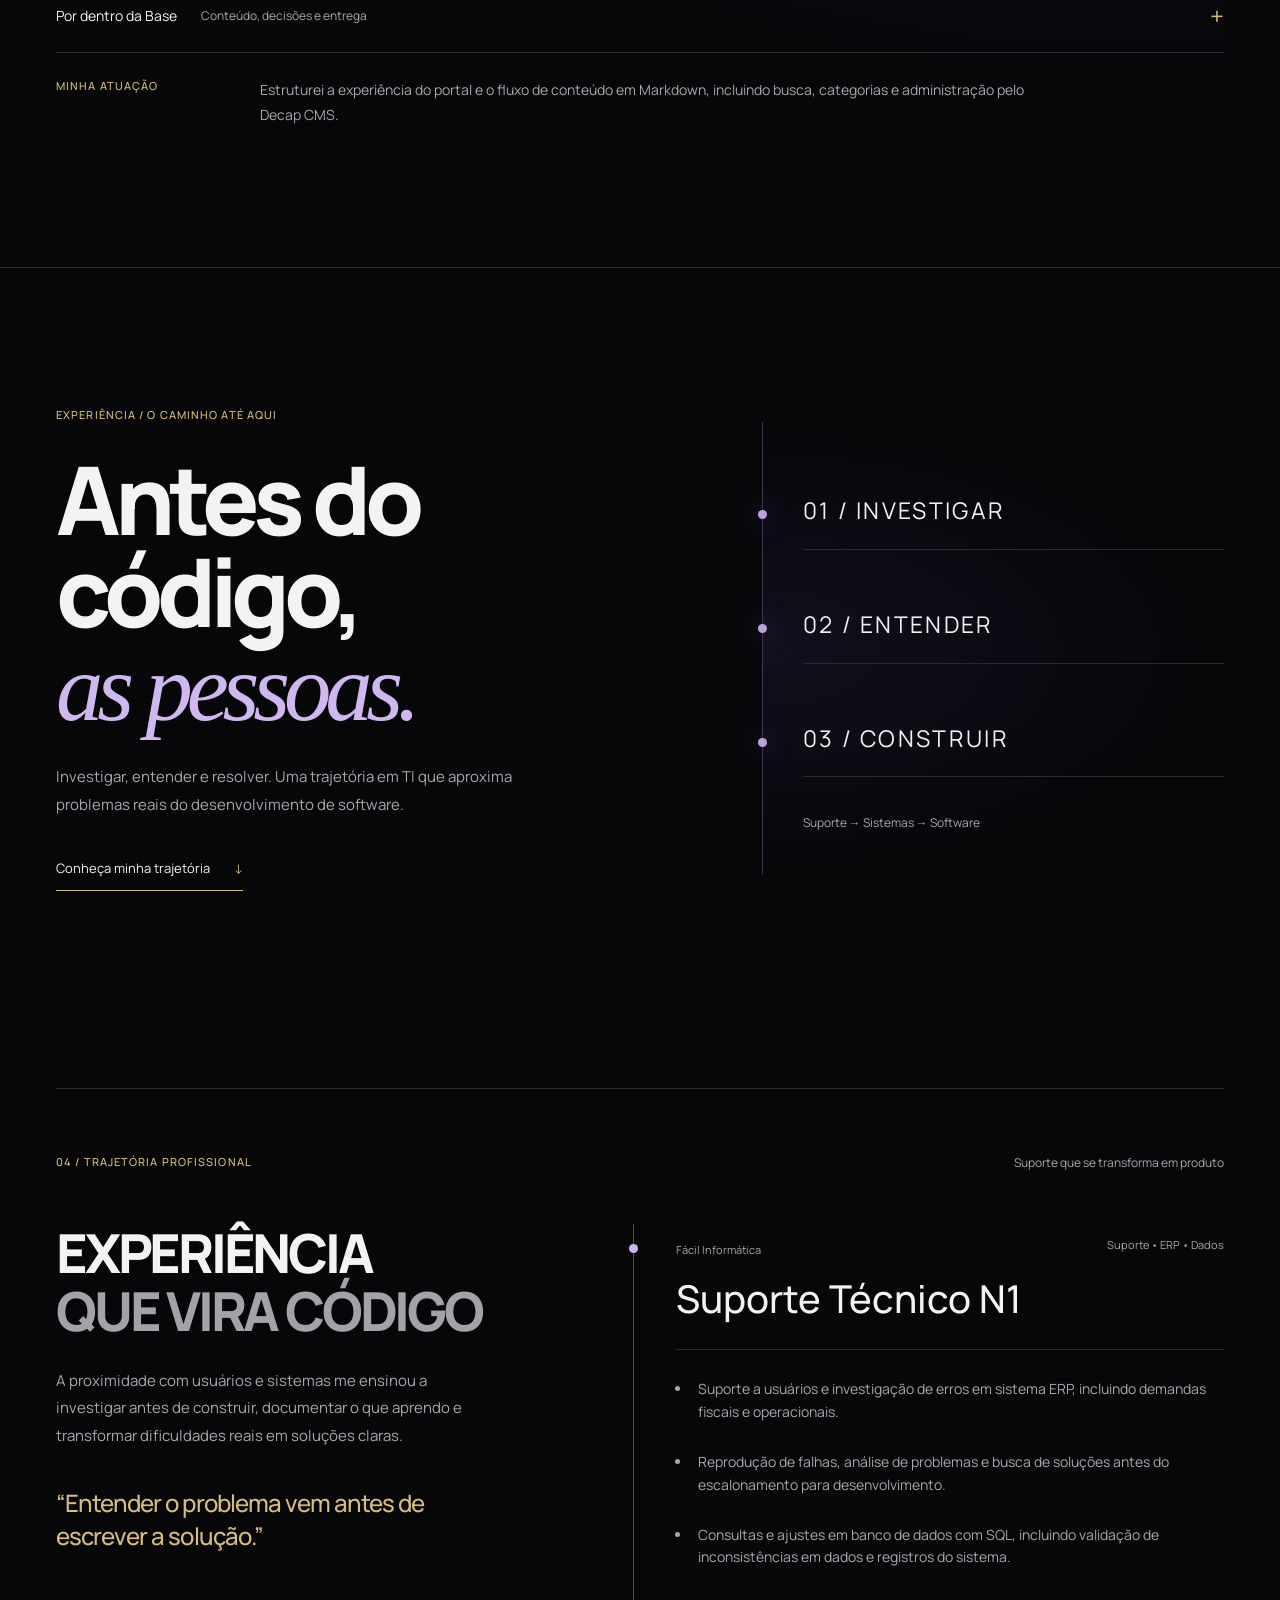
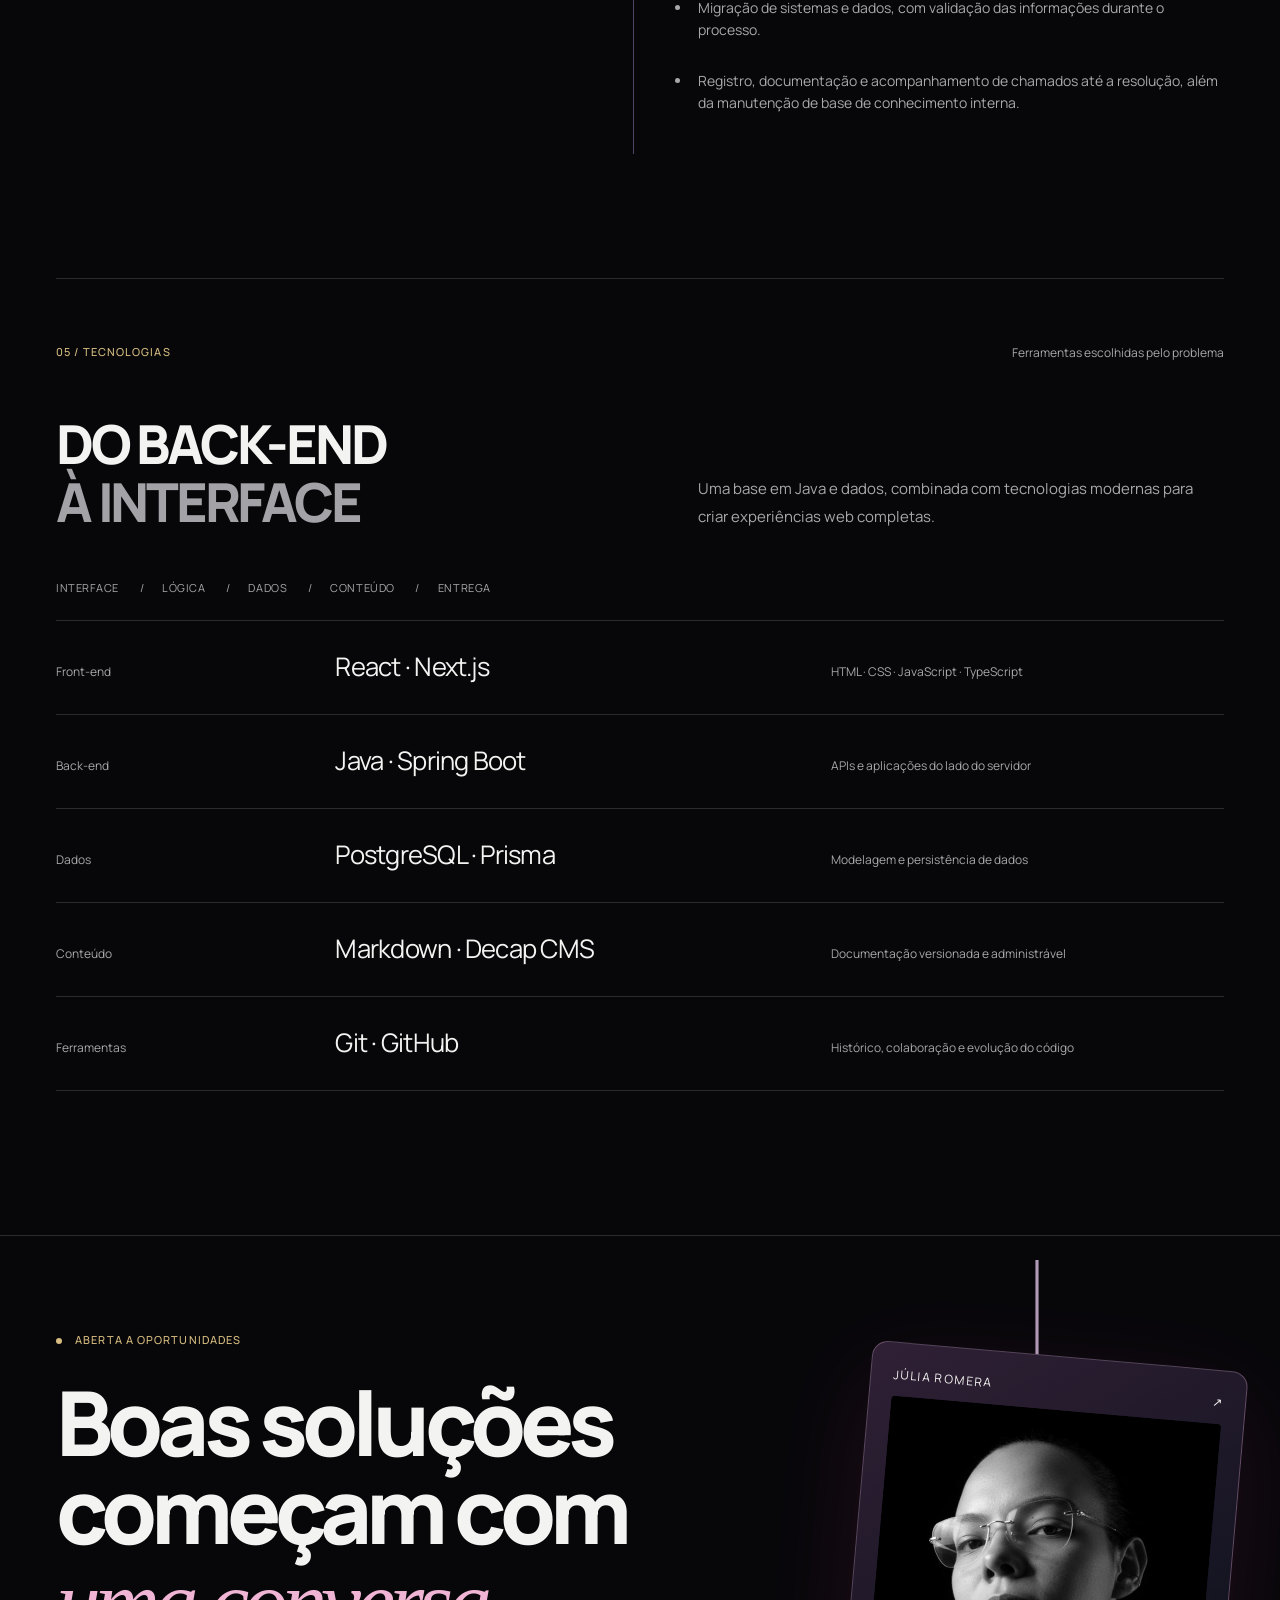
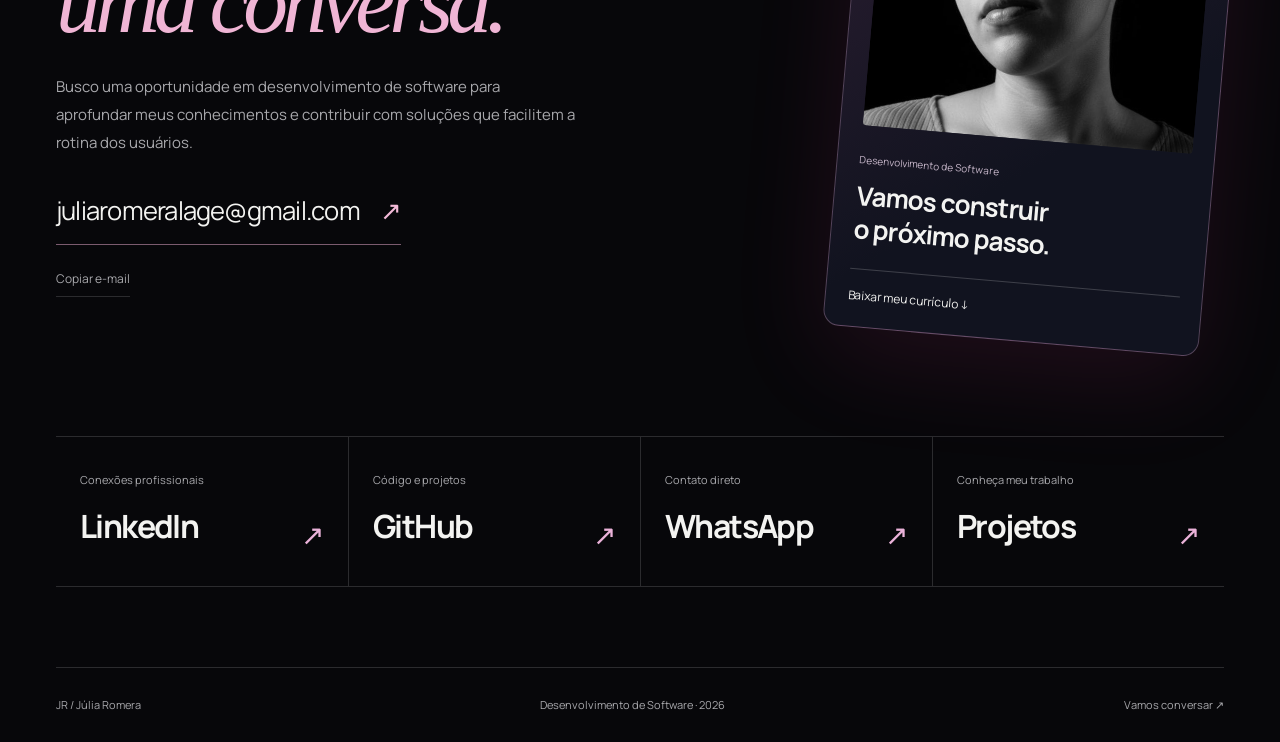
==== commit 36e351b0: "feat: finaliza nova apresentacao do portfolio" ====
--- a/index.html
+++ b/index.html
@@ -9,7 +9,7 @@
       content="Portfólio de Júlia Danieli Romera Lage — soluções para problemas reais por meio do desenvolvimento de software."
     />
     <meta name="author" content="Júlia Danieli Romera Lage" />
-    <meta name="theme-color" content="#09090b" />
+    <meta name="theme-color" content="#07070a" />
     <meta name="robots" content="index, follow" />
     <link rel="canonical" href="https://portfolio-julia-nine.vercel.app/" />
     <meta property="og:locale" content="pt_BR" />
@@ -32,22 +32,22 @@
     <link rel="icon" href="/favicon.ico" sizes="16x16 32x32 48x48" />
     <link rel="icon" href="assets/favicon.svg?v=jr2" type="image/svg+xml" sizes="any" />
     <link rel="apple-touch-icon" href="assets/apple-touch-icon.png" sizes="180x180" />
-    <link rel="preconnect" href="https://fonts.googleapis.com" />
-    <link rel="preconnect" href="https://fonts.gstatic.com" crossorigin />
-    <link href="https://fonts.googleapis.com/css2?family=Cormorant+Garamond:ital,wght@0,600;1,500;1,600&family=Manrope:wght@400;500;600;700&display=optional" rel="stylesheet" />
+    <link rel="preload" href="assets/fonts/manrope-latin-variable.woff2" as="font" type="font/woff2" crossorigin />
     <link rel="stylesheet" href="estilos.css" />
+    <link rel="stylesheet" href="paginas.css" />
   </head>
 
-  <body>
+  <body class="pagina-inicio">
+    <a class="pular-conteudo" href="#conteudo">Pular para o conteúdo</a>
     <!-- O cabeçalho reúne a marca e os links de navegação. -->
     <header class="cabecalho">
       <div class="container navegacao">
         <a class="marca" href="#inicio" aria-label="Júlia Danieli Romera Lage — início">
-          Júlia Romeira<span>.</span>
+          JR<span> / Portfólio</span>
         </a>
 
         <nav id="menu-principal" aria-label="Navegação principal">
-          <a href="#inicio">Início</a>
+          <a href="#inicio" aria-current="location">Início</a>
           <a href="#projetos">Projetos</a>
           <a href="#experiencia">Experiência</a>
           <a href="#contato">Contato</a>
@@ -58,55 +58,72 @@
     </header>
 
     <!-- O main contém o conteúdo principal. Esta é a primeira seção do site. -->
-    <main>
+<main id="conteudo" tabindex="-1">
+
       <section class="container apresentacao" id="inicio" aria-labelledby="titulo">
-        <div class="apresentacao-texto">
-          <p class="etiqueta">Júlia Danieli Romera Lage</p>
-
-          <h1 id="titulo">
-            Desenvolvedora
-            <span>de Software</span>
-          </h1>
-
-          <p class="descricao">
-            Profissional de TI em evolução para Desenvolvimento de Software,
-            construindo soluções para problemas reais.
-          </p>
-
+        <div class="hero-edicao">
+          <p class="etiqueta"><span class="status-ponto" aria-hidden="true"></span> Desenvolvimento de Software</p>
+          <p class="etiqueta">Brasil — 2026</p>
+        </div>
+        <div class="hero-composicao">
+          <div class="hero-introducao">
+            <p class="etiqueta">Olá, sou a Júlia.</p>
+            <p class="descricao">Profissional de TI em evolução para Desenvolvimento de Software, construindo soluções para problemas reais.</p>
+          </div>
+          <h1 id="titulo"><span class="nome-primeiro"><span class="nome-letras">Júlia</span><span class="nome-sinal" aria-hidden="true"><svg viewBox="0 0 100 100" fill="none"><circle cx="50" cy="50" r="48" stroke="currentColor" stroke-width="1"/><path d="M32 68 68 32M32 32h36v36" stroke="currentColor" stroke-width="2"/></svg></span></span> <span class="nome-segundo"><span class="nome-letras">Romera</span></span></h1>
+          <figure class="retrato retrato-hero">
+            <img src="assets/julia-romeira.jpg" alt="Retrato de Júlia Danieli Romera Lage" width="640" height="640" fetchpriority="high" />
+            <figcaption>Júlia Danieli Romera Lage</figcaption>
+          </figure>
+        </div>
+        <div class="hero-rodape">
+          <p>Disciplina hoje.<br /><span>Soluções amanhã.</span></p>
           <div class="acoes">
-            <a class="botao" href="#projetos">
-              Ver meus projetos <span aria-hidden="true">↗</span>
-            </a>
-            <a class="botao botao-contorno" href="#contato">
-              Vamos conversar <span aria-hidden="true">↗</span>
-            </a>
-          </div>
-          <p class="hero-assinatura">Disciplina hoje <span>· Soluções amanhã</span></p>
-        </div>
-
-        <!-- A foto original é preservada; o tratamento visual fica no CSS. -->
-        <figure class="retrato retrato-hero">
-          <img src="assets/julia-romeira.jpg" alt="Retrato de Júlia Danieli Romera Lage" width="640" height="640" fetchpriority="high" />
-        </figure>
-
-      </section>
-
-      <nav class="container projetos-indice" aria-label="Explore os projetos">
-        <a href="#projetos"><span class="indice-numero">01</span><span><strong>Mira Distribuidora</strong><small>Catálogo e cotações</small></span><span aria-hidden="true">↗</span></a>
+            <a class="link-secundario" href="#contato">Vamos conversar <span aria-hidden="true">↗</span></a>
+            <a class="botao" href="#projetos">Ver meus projetos <span aria-hidden="true">↓</span></a>
+          </div>
+        </div>
+
+      </section>
+
+      <section class="faixa-cinetica" aria-label="Tecnologias e áreas de atuação em movimento">
+        <p class="somente-leitor">Desenvolvimento de software, Java, Spring Boot, React, TypeScript, PostgreSQL, interface, lógica e dados.</p>
+        <div class="faixa-linha faixa-linha-superior" aria-hidden="true">
+          <div class="faixa-trilho">
+            <span>Desenvolvimento de Software <i>✦</i> Java <i>✦</i> Spring Boot <i>✦</i> React <i>✦</i> TypeScript <i>✦</i> PostgreSQL <i>✦</i></span>
+            <span>Desenvolvimento de Software <i>✦</i> Java <i>✦</i> Spring Boot <i>✦</i> React <i>✦</i> TypeScript <i>✦</i> PostgreSQL <i>✦</i></span>
+          </div>
+        </div>
+        <div class="faixa-linha faixa-linha-inferior" aria-hidden="true">
+          <div class="faixa-trilho faixa-trilho-reverso">
+            <span>Problemas reais <i>↗</i> Produtos claros <i>↗</i> Back-end <i>↗</i> Interface <i>↗</i> Lógica <i>↗</i> Dados <i>↗</i></span>
+            <span>Problemas reais <i>↗</i> Produtos claros <i>↗</i> Back-end <i>↗</i> Interface <i>↗</i> Lógica <i>↗</i> Dados <i>↗</i></span>
+          </div>
+        </div>
+      </section>
+
+<section class="capitulo pagina-projetos" id="projetos" aria-labelledby="titulo-projetos-abertura">
+<section class="container galeria-abertura" aria-labelledby="titulo-projetos-abertura">
+<div class="galeria-copy"><p class="etiqueta">Projetos selecionados / 01 — 03</p><h2 class="titulo-capitulo" id="titulo-projetos-abertura">Ideias.<br><em>Código.</em><br>Na prática.</h2><p class="descricao">Três problemas diferentes. Três soluções para simplificar o dia a dia.</p><a href="#mira" class="botao">Explorar os projetos <span aria-hidden="true">↓</span></a></div>
+<div class="galeria-colagem" aria-label="Escolha um projeto">
+<a class="colagem-mira" href="#mira"><img src="assets/galeria-mira.png" alt="Prévia da página inicial da Mira Distribuidora" width="1100" height="700" loading="lazy"><span>01 / Mira Distribuidora ↗</span></a>
+<a class="colagem-leve" href="#leve-mp4"><img src="assets/galeria-leve.png" alt="Prévia do compactador de vídeos Leve MP4" width="480" height="600" loading="lazy"><span>02 / Leve MP4 ↗</span></a>
+<a class="colagem-base" href="#base-conhecimento"><img src="assets/galeria-base.png" alt="Prévia da busca e categorias da Base de Conhecimento" width="600" height="600" loading="lazy"><span>03 / Base de Conhecimento ↗</span></a>
+</div></section>      <nav class="container projetos-indice" aria-label="Explore os projetos">
+        <a href="#mira"><span class="indice-numero">01</span><span><strong>Mira Distribuidora</strong><small>Catálogo e cotações</small></span><span aria-hidden="true">↗</span></a>
         <a href="#leve-mp4"><span class="indice-numero">02</span><span><strong>Leve MP4</strong><small>Vídeos menores, no navegador</small></span><span aria-hidden="true">↗</span></a>
         <a href="#base-conhecimento"><span class="indice-numero">03</span><span><strong>Base de Conhecimento</strong><small>Documentação e busca</small></span><span aria-hidden="true">↗</span></a>
       </nav>
 
-      <!-- Cada projeto terá uma seção própria. Começamos pela Mira, o case principal. -->
-      <section class="projeto projeto-mira container" id="projetos" aria-labelledby="titulo-mira">
+      <section class="projeto projeto-mira container" id="mira" aria-labelledby="titulo-mira">
         <div class="projeto-cabecalho">
-          <p class="etiqueta">01 / Mira Distribuidora</p>
+          <p class="etiqueta"><span class="numero-projeto">01</span> / Desenvolvimento web</p>
           <p class="projeto-tipo">Catálogo e cotações</p>
         </div>
 
         <div class="projeto-conteudo projeto-mira-conteudo" data-reveal>
           <div class="projeto-copy">
-            <h2 id="titulo-mira">Mira<br /><em>Distribuidora</em></h2>
+            <h2 id="titulo-mira">Mira <em>Distribuidora</em></h2>
             <p class="descricao projeto-descricao">
               Catálogo e cotações para simplificar a descoberta de produtos e os pedidos de orçamento
             </p>
@@ -179,7 +196,7 @@
 
       <section class="projeto projeto-leve container" id="leve-mp4" aria-labelledby="titulo-leve">
         <div class="projeto-cabecalho">
-          <p class="etiqueta">02 / Leve MP4</p>
+          <p class="etiqueta"><span class="numero-projeto">02</span> / Ferramenta</p>
           <p class="projeto-tipo">Compactação de vídeo no navegador</p>
         </div>
 
@@ -270,7 +287,7 @@
 
       <section class="projeto projeto-base container" id="base-conhecimento" aria-labelledby="titulo-base">
         <div class="projeto-cabecalho">
-          <p class="etiqueta">03 / Base de Conhecimento</p>
+          <p class="etiqueta"><span class="numero-projeto">03</span> / Documentação</p>
           <p class="projeto-tipo">Documentação e busca centralizada</p>
         </div>
 
@@ -331,7 +348,10 @@
         </section>
       </section>
 
-      <section class="experiencia container" id="experiencia" aria-labelledby="titulo-experiencia">
+
+</section>
+<section class="capitulo pagina-experiencia" id="experiencia" aria-labelledby="titulo-experiencia-abertura">
+<section class="container trajetoria-abertura" aria-labelledby="titulo-experiencia-abertura"><div><p class="etiqueta">Experiência / O caminho até aqui</p><h2 class="titulo-capitulo" id="titulo-experiencia-abertura">Antes do<br>código,<br><em>as pessoas.</em></h2><p class="descricao">Investigar, entender e resolver. Uma trajetória em TI que aproxima problemas reais do desenvolvimento de software.</p><a href="#historico" class="botao">Conheça minha trajetória <span aria-hidden="true">↓</span></a></div><div class="trajetoria-diagrama" aria-label="Investigar, entender e construir"><span>01 / INVESTIGAR</span><span>02 / ENTENDER</span><span>03 / CONSTRUIR</span><p>Suporte → Sistemas → Software</p></div></section>      <section class="experiencia container" id="historico" aria-labelledby="titulo-experiencia">
         <div class="secao-cabecalho">
           <p class="etiqueta">04 / Trajetória profissional</p>
           <span>Suporte que se transforma em produto</span>
@@ -399,28 +419,16 @@
         </div>
       </section>
 
-      <section class="contato container" id="contato" aria-labelledby="titulo-contato">
-        <div data-reveal>
-          <p class="etiqueta">06 / Contato</p>
-          <h2 id="titulo-contato">Vamos <em>conversar?</em></h2>
-          <p class="descricao">
-            Disponível para oportunidades de estágio e nível júnior em Desenvolvimento de Software.
-          </p>
-          <div class="acoes">
-            <a class="botao" href="https://mail.google.com/mail/?view=cm&amp;fs=1&amp;to=juliaromeralage%40gmail.com" target="_blank" rel="noopener noreferrer" aria-label="Escrever para Júlia no Gmail (abre em nova aba)">Enviar e-mail <span aria-hidden="true">↗</span></a>
-            <a class="link-secundario" href="assets/Curriculo_Julia_Danieli_Romera_Lage.pdf" download="Curriculo_Julia_Danieli_Romera_Lage.pdf">Baixar currículo <span aria-hidden="true">↓</span></a>
-            <a class="link-secundario" href="https://www.linkedin.com/in/juliaromeira/" target="_blank" rel="noopener noreferrer">LinkedIn <span aria-hidden="true">↗</span></a>
-            <a class="link-secundario" href="https://github.com/JuliaRomeira" target="_blank" rel="noopener noreferrer">GitHub <span aria-hidden="true">↗</span></a>
-          </div>
-        </div>
-
-        <footer>
-          <span>Júlia Danieli Romera Lage · <span data-year></span></span>
-          <a href="#inicio">Voltar ao início ↑</a>
-        </footer>
-      </section>
-    </main>
-    <span class="cursor-orbita" aria-hidden="true"></span>
-    <script src="script.js" defer></script>
-  </body>
+
+</section>
+<section class="capitulo pagina-contato" id="contato" aria-labelledby="titulo-contato-abertura">
+<section class="container contato-palco" aria-labelledby="titulo-contato-abertura"><div class="contato-convite"><p class="etiqueta"><span class="status-ponto" aria-hidden="true"></span> Aberta a oportunidades</p><h2 class="titulo-capitulo" id="titulo-contato-abertura">Boas soluções<br>começam com<br><em>uma conversa.</em></h2><p class="descricao">Busco uma oportunidade em desenvolvimento de software para aprofundar meus conhecimentos e contribuir com soluções que facilitem a rotina dos usuários.</p><a class="email-principal" href="https://mail.google.com/mail/?view=cm&amp;fs=1&amp;to=juliaromeralage%40gmail.com" target="_blank" rel="noopener noreferrer">juliaromeralage@gmail.com <span aria-hidden="true">↗</span></a><button type="button" class="copiar-email" hidden>Copiar e-mail</button><p class="aviso-copia" role="status" aria-live="polite"></p></div>
+<aside class="cartao-contato"><div class="cordao" aria-hidden="true"></div><div class="cartao-perfil"><p>JÚLIA ROMERA <span>↗</span></p><img src="assets/julia-romeira.jpg" alt="Júlia Danieli Romera Lage" width="640" height="640"><small>Desenvolvimento de Software</small><strong>Vamos construir<br>o próximo passo.</strong><a href="assets/Curriculo_Julia_Romeira.pdf" download>Baixar meu currículo ↓</a></div></aside></section>
+<nav class="container conexoes" aria-label="Conecte-se comigo"><a href="https://www.linkedin.com/in/juliaromeira/" target="_blank" rel="noopener noreferrer"><small>Conexões profissionais</small><strong>LinkedIn</strong><span>↗</span></a><a href="https://github.com/JuliaRomeira" target="_blank" rel="noopener noreferrer"><small>Código e projetos</small><strong>GitHub</strong><span>↗</span></a><a href="https://wa.me/5516988480509" target="_blank" rel="noopener noreferrer"><small>Contato direto</small><strong>WhatsApp</strong><span>↗</span></a><a href="#projetos"><small>Conheça meu trabalho</small><strong>Projetos</strong><span>↗</span></a></nav>
+</section>
+</main>
+<footer class="rodape-paginas container"><a href="#inicio">JR / Júlia Romera</a><span>Desenvolvimento de Software · <span data-year>2026</span></span><a href="https://wa.me/5516988480509" target="_blank" rel="noopener noreferrer">Vamos conversar ↗</a></footer>
+<span class="cursor-orbita" aria-hidden="true"></span>
+<script src="script.js" defer></script>
+</body>
 </html>
--- a/estilos.css
+++ b/estilos.css
@@ -1,1387 +1,340 @@
-/* 1. As variáveis concentram as cores para facilitar alterações. */
+/* Júlia Romera — composição gráfica, tipografia e projetos em primeiro plano. */
+@font-face {
+  font-family: "Manrope";
+  font-style: normal;
+  font-weight: 400 800;
+  font-display: swap;
+  src: url("assets/fonts/manrope-latin-variable.woff2") format("woff2");
+}
 :root {
   color-scheme: dark;
-  --cor-fundo: #09090b;
-  --cor-texto: #f0f0f2;
-  --cor-suave: #b5b5bd;
-  --cor-borda: #27272d;
-  --cor-destaque: #efeee9;
-  --cor-editorial: #cdbfa5;
-}
-
-/* 2. A base define como o navegador calcula tamanhos e desenha a página. */
-* {
-  box-sizing: border-box;
-}
-
-html {
-  background: #242220;
-}
-
-body {
-  width: min(1320px, calc(100% - 96px));
-  margin: 48px auto;
-  border: 1px solid #cdbfa52b;
-  border-radius: 12px;
-  background: var(--cor-fundo);
-  box-shadow: 0 24px 80px #0006, 0 4px 16px #0003;
-  color: var(--cor-texto);
-  font-family: "Manrope", sans-serif;
-  font-synthesis: none;
-  line-height: 1.5;
-}
-
-a {
-  color: inherit;
-  text-decoration: none;
-}
-
-a:focus-visible,
-button:focus-visible,
-video:focus-visible {
-  outline: 2px solid var(--cor-destaque);
-  outline-offset: 6px;
-}
-
-/* A mesma classe alinha o cabeçalho e o conteúdo central. */
-.container {
-  width: min(1120px, 88%);
-  margin-inline: auto;
-}
-
-/* 3. A navegação acompanha a largura do conteúdo no desktop. */
-.cabecalho {
-  position: sticky;
-  top: 0;
-  z-index: 20;
-  background: rgb(9 9 11 / 92%);
-  border-bottom: 1px solid var(--cor-borda);
-  backdrop-filter: blur(16px);
-  border-radius: 12px 12px 0 0;
-}
-
-@media (min-width: 761px) and (max-width: 1100px) {
-  body {
-    width: calc(100% - 48px);
-    margin-block: 24px;
-  }
-}
-
-@media (max-width: 760px) {
-  body {
-    width: 100%;
-    margin: 0;
-    border: 0;
-    border-radius: 0;
-    box-shadow: none;
-  }
-
-  .cabecalho { border-radius: 0; }
-}
-
-.navegacao {
-  position: relative;
-  display: flex;
-  align-items: center;
-  justify-content: space-between;
-  gap: 32px;
-  width: min(1120px, 88%);
-  min-height: 64px;
-  padding: 0;
-}
-
-.marca {
-  font-size: 17px;
-  font-weight: 500;
-  letter-spacing: -0.5px;
-}
-
-.marca span {
-  color: var(--cor-suave);
-}
-
-.navegacao nav {
-  display: flex;
-  align-items: center;
-  gap: clamp(18px, 2.4vw, 32px);
-}
-
-.navegacao nav a { min-height: 64px; }
-.navegacao nav a:last-child { padding-left: clamp(18px, 2.4vw, 32px); border-left: 1px solid var(--cor-borda); }
-
-nav {
-  display: flex;
-  gap: 0;
-}
-
-nav a {
-  display: inline-flex;
-  align-items: center;
-  min-height: 44px;
-  font-size: 14px;
-  color: var(--cor-suave);
-}
-
-nav a:hover {
-  color: var(--cor-texto);
-}
-
-.navegacao nav a[aria-current="page"] { color: var(--cor-texto); }
-
-@media (hover: hover) {
-  .navegacao nav a:not(:last-child)::after {
-    width: 0;
-    height: 1px;
-    margin-left: 8px;
-    background: var(--cor-editorial);
-    content: "";
-    transition: width 180ms ease;
-  }
-
-  .navegacao nav a:not(:last-child):hover::after { width: 12px; }
-  .navegacao nav a[aria-current="page"]::after { width: 12px; }
-}
-
-/* 4. Texto e retrato lado a lado; uma coluna no celular. */
-.apresentacao {
-  position: relative;
-  isolation: isolate;
-  display: grid;
-  grid-template-columns: minmax(0, 1.4fr) minmax(0, 0.85fr);
-  align-items: center;
-  gap: 32px;
-  padding-top: 48px;
-  padding-bottom: 48px;
-  text-align: left;
-}
-
-.apresentacao-texto { width: 100%; }
-.apresentacao .etiqueta { margin-bottom: 16px; font-size: 10px; letter-spacing: 0.08em; }
-.apresentacao .descricao { max-width: 550px; }
-.apresentacao .acoes { justify-content: flex-start; gap: 14px; margin-top: 26px; }
-.apresentacao .botao { min-height: 50px; padding-inline: 24px; }
-.apresentacao .botao-contorno { background: transparent; color: var(--cor-texto); border: 1px solid #626268; }
-.apresentacao .botao-contorno:hover { background: #ffffff0c; }
-.apresentacao .retrato-hero { width: 100%; height: 420px; margin: 0; }
-
-.apresentacao h1 {
-  margin-bottom: 22px;
-  font-family: "Cormorant Garamond", serif;
-  font-weight: 600;
-  font-style: normal;
-  color: #cdbfa5;
-  font-size: clamp(32px, 4.6vw, 56px);
-  letter-spacing: -0.04em;
-  line-height: 1.02;
-}
-
-.apresentacao h1 span {
-  color: var(--cor-texto);
-  font-family: "Cormorant Garamond", serif;
-  font-weight: 600;
-  font-style: italic;
-  letter-spacing: -0.045em;
-  font-size: 1.5em;
-  margin-top: 6px;
-}
-
-.hero-assinatura {
-  margin: 24px 0 0;
-  color: var(--cor-suave);
-  font-size: 13px;
-  letter-spacing: 0.02em;
-}
-
-.hero-assinatura span { color: var(--cor-texto); }
-
-@media (prefers-reduced-motion: no-preference) {
-  .apresentacao-texto { animation: entrada-hero 850ms ease both; }
-  .retrato-hero { animation: entrada-hero 1100ms 120ms ease both; }
-  @keyframes entrada-hero {
-    from { opacity: 0; translate: 0 18px; }
-    to { opacity: 1; translate: 0 0; }
-  }
-}
-
-.projetos-indice {
-  display: grid;
-  grid-template-columns: repeat(3, minmax(0, 1fr));
-  gap: 0;
-  border-block: 1px solid var(--cor-borda);
-}
-.projetos-indice a { display: flex; gap: 16px; padding: 24px 20px; min-width: 0; }
-.projetos-indice a + a { border-left: 1px solid var(--cor-borda); }
-.projetos-indice a:hover { background: #ffffff05; }
-.projetos-indice strong { display: block; color: var(--cor-texto); font-weight: 500; font-size: 14px; }
-.projetos-indice small { display: block; margin-top: 4px; font-size: 12px; }
-.projetos-indice .indice-numero { color: #cdbfa5; font-size: 11px; }
+  --cor-fundo: #07070a;
+  --cor-texto: #f3f3f1;
+  --cor-suave: #a8a8ac;
+  --cor-borda: #2b2b2e;
+  --cor-editorial: #d7bd81;
+  --cor-glow-rosa: #ff4fa3;
+  --cor-glow-lilas: #9b6cff;
+  --cor-glow-azul: #527dff;
+}
+* { box-sizing: border-box; }
+html { overflow-x: clip; background: var(--cor-fundo); scroll-behavior: smooth; }
+body { margin: 0; overflow-x: clip; color: var(--cor-texto); background: var(--cor-fundo); font-family: "Manrope", sans-serif; font-synthesis: none; line-height: 1.6; }
+a { color: inherit; text-decoration: none; }
+a:focus-visible, summary:focus-visible, video:focus-visible { outline: 2px solid var(--cor-editorial); outline-offset: 6px; }
+::selection { background: var(--cor-editorial); color: var(--cor-fundo); }
+.container { width: min(1280px, calc(100% - 112px)); margin-inline: auto; }
+section[id] { scroll-margin-top: 92px; }
+.pular-conteudo { position: fixed; top: 8px; left: 16px; z-index: 50; padding: 12px 20px; background: var(--cor-texto); color: var(--cor-fundo); transform: translateY(-160%); }
+.pular-conteudo:focus { transform: none; }
+.cabecalho { position: sticky; top: 0; z-index: 20; background: rgba(7, 7, 10, .82); backdrop-filter: blur(18px); }
+.navegacao { display: flex; justify-content: space-between; align-items: center; min-height: 76px; border-bottom: 1px solid var(--cor-borda); gap: 24px; }
+.marca { font-size: 20px; font-weight: 600; letter-spacing: -.04em; }
+.marca span { margin-left: 12px; color: var(--cor-suave); font-size: 11px; font-weight: 400; letter-spacing: .08em; text-transform: uppercase; }
+.navegacao nav { display: flex; align-items: center; gap: 28px; }
+.navegacao nav a { display: inline-flex; align-items: center; min-height: 48px; font-size: 12px; color: var(--cor-suave); text-decoration-thickness: 1px; text-underline-offset: 8px; }
+.navegacao nav a[aria-current], .navegacao nav a:hover { color: var(--cor-texto); text-decoration-line: underline; }
+.etiqueta { margin: 0; font-size: 11px; font-weight: 500; line-height: 1.7; letter-spacing: .1em; text-transform: uppercase; color: var(--cor-editorial); }
+.apresentacao { position: relative; isolation: isolate; padding-block: 36px 40px; }
+.apresentacao::before, .apresentacao::after { position: absolute; z-index: -1; border-radius: 50%; content: ""; pointer-events: none; filter: blur(90px); opacity: .34; }
+.apresentacao::before { top: 8%; right: 5%; width: min(42vw, 620px); aspect-ratio: 1; background: radial-gradient(circle at 35% 38%, rgba(255, 79, 163, .8), rgba(155, 108, 255, .34) 45%, transparent 72%); animation: respirar-glow 9s ease-in-out infinite alternate; }
+.apresentacao::after { bottom: 5%; left: 24%; width: min(34vw, 500px); aspect-ratio: 1; background: radial-gradient(circle, rgba(82, 125, 255, .52), transparent 70%); animation: respirar-glow 11s 1.5s ease-in-out infinite alternate-reverse; }
+@keyframes respirar-glow { from { opacity: .2; transform: translate3d(-2%, 2%, 0) scale(.92); } to { opacity: .42; transform: translate3d(4%, -3%, 0) scale(1.08); } }
+.hero-edicao { display: flex; justify-content: space-between; gap: 24px; }
+.hero-edicao .etiqueta { color: var(--cor-suave); font-size: 10px; }
+.status-ponto { display: inline-block; width: 6px; height: 6px; margin-right: 10px; background: var(--cor-editorial); border-radius: 50%; vertical-align: middle; }
+h1, h2, h3, p { margin-top: 0; }
+.hero-composicao { display: grid; grid-template-columns: repeat(12, minmax(0, 1fr)); gap: 8px 24px; align-items: center; margin-block: 60px 40px; }
+.apresentacao h1 { display: contents; font-size: clamp(100px, 14.3vw, 206px); line-height: 1; font-weight: 800; letter-spacing: -.075em; text-transform: uppercase; }
+.nome-primeiro { grid-column: 4 / -1; grid-row: 1; display: flex; align-items: center; justify-content: flex-end; gap: 48px; }
+.nome-sinal { display: block; flex: 0 0 .48em; width: .48em; height: .48em; color: var(--cor-editorial); }
+.nome-sinal svg { display: block; width: 100%; height: 100%; }
+.nome-segundo { grid-column: 1 / 10; grid-row: 2; color: #a2a2a7; }
+.ponto-nome { color: var(--cor-editorial); }
+.hero-introducao { grid-column: 1 / 4; grid-row: 1; align-self: end; padding-bottom: 16px; max-width: 250px; }
+.hero-introducao .etiqueta { margin-bottom: 18px; color: var(--cor-texto); }
+.descricao { max-width: 520px; margin-bottom: 0; font-size: 15px; line-height: 1.85; color: var(--cor-suave); }
+.hero-introducao .descricao { font-size: 13px; line-height: 1.8; }
+.retrato-hero { grid-column: 10 / -1; grid-row: 2; margin: 0; width: 80%; justify-self: end; }
+.retrato img { display: block; width: 100%; height: auto; filter: grayscale(1); }
+.retrato-hero { position: relative; }
+.retrato-hero::before { position: absolute; inset: -1px; z-index: -1; background: linear-gradient(135deg, rgba(255, 79, 163, .85), rgba(215, 189, 129, .18) 45%, rgba(82, 125, 255, .8)); content: ""; transform: translate(10px, 10px); filter: blur(12px); opacity: .55; }
+.retrato figcaption { margin-top: 10px; color: var(--cor-suave); font-size: 9px; letter-spacing: .03em; }
+.hero-rodape { display: flex; justify-content: space-between; align-items: end; gap: 24px; padding-top: 30px; }
+.hero-rodape > p { margin: 0; font-size: 12px; color: var(--cor-suave); }
+.hero-rodape > p span { color: var(--cor-texto); }
+.hero-rodape .acoes { margin: 0; }
+.hero-rodape .botao { border: 0; gap: 20px; }
+.hero-rodape .botao > span { display: grid; place-items: center; width: 48px; height: 48px; border-radius: 50%; color: var(--cor-fundo); background: var(--cor-texto); font-size: 22px; }
+.acoes { display: flex; flex-wrap: wrap; align-items: center; gap: 30px; margin-top: 28px; }
+.botao, .link-secundario { display: inline-flex; align-items: center; justify-content: space-between; gap: 24px; min-height: 44px; font-size: 13px; }
+.botao { border-bottom: 1px solid var(--cor-editorial); }
+.link-secundario { color: var(--cor-suave); }
+.botao span, .link-secundario span { color: var(--cor-editorial); transition: transform 180ms ease; }
+a:hover > span[aria-hidden] { transform: translate(2px, -2px); }
+.link-secundario:hover { color: var(--cor-texto); text-decoration: underline; text-underline-offset: 6px; }
+.projetos-indice { display: grid; grid-template-columns: repeat(3, minmax(0, 1fr)); gap: 40px; padding-block: 24px; border-block: 1px solid var(--cor-borda); }
+.projetos-indice a { display: flex; gap: 18px; min-height: 48px; align-items: baseline; }
+.indice-numero { color: var(--cor-editorial); font-size: 11px; }
+.projetos-indice strong { display: block; font-size: 13px; font-weight: 500; }
+.projetos-indice small { display: block; color: var(--cor-suave); font-size: 11px; margin-top: 4px; }
 .projetos-indice a > span:last-child { margin-left: auto; }
-
-.cursor-orbita {
-  display: none;
-}
-
-.etiqueta {
-  margin: 0 0 28px;
-  color: var(--cor-suave);
-  font-size: 11px;
-  line-height: 1.8;
-  font-weight: 600;
-  letter-spacing: 0.08em;
-  text-transform: uppercase;
-}
-
-h1 {
-  margin: 0 0 28px;
-  font-size: clamp(48px, 5.8vw, 78px);
-  line-height: 1.06;
-  font-weight: 500;
-  letter-spacing: -3.5px;
-}
-
-h1 span {
-  display: block;
-  color: #939398;
-}
-
-.descricao {
-  max-width: 470px;
-  margin: 0;
-  color: var(--cor-suave);
-  font-size: 16px;
-  line-height: 1.8;
-}
-
-/* 5. Classes reutilizáveis permitem usar o mesmo botão em outras seções. */
-.acoes {
-  display: flex;
-  align-items: center;
-  flex-wrap: wrap;
-  gap: 24px;
-  margin-top: 32px;
-}
-
-.botao {
-  display: inline-flex;
-  align-items: center;
-  justify-content: center;
-  gap: 12px;
-  min-height: 48px;
-  padding: 14px 22px;
-  border-radius: 999px;
-  background: var(--cor-destaque);
-  color: #171717;
-  font-size: 14px;
-  font-weight: 500;
-}
-
-.botao:hover {
-  background: #ffffff;
-}
-
-.botao-pequeno {
-  min-height: 44px;
-  padding: 11px 17px;
-  font-size: 12px;
-}
-
-.link-secundario {
-  display: inline-flex;
-  align-items: center;
-  gap: 8px;
-  min-height: 44px;
-  font-size: 13px;
-}
-
-.link-secundario:hover {
-  text-decoration: underline;
-  text-underline-offset: 5px;
-}
-
-/* 6. O tratamento em CSS preserva o arquivo original da fotografia. */
-.retrato {
-  position: relative;
-  min-width: 0;
-  height: 450px;
-  margin: 0;
-  overflow: hidden;
-  background: var(--cor-fundo);
-}
-
-.retrato img {
-  display: block;
-  width: 100%;
-  height: 100%;
-  object-fit: contain;
-  object-position: center bottom;
-  /* O preto da foto se mistura ao fundo sem retângulo aparente. */
-  filter: grayscale(1);
-  mix-blend-mode: lighten;
-  /* Suaviza apenas as bordas; mantém o rosto e os detalhes nítidos. */
-  mask-image:
-    linear-gradient(to right, transparent, #000 12%, #000 88%, transparent),
-    linear-gradient(to bottom, transparent, #000 12%, #000 72%, transparent);
-  mask-composite: intersect;
-}
-
-.retrato::after {
-  position: absolute;
-  inset: 0;
-  background: linear-gradient(to top, var(--cor-fundo), transparent 18%);
-  pointer-events: none;
-  content: "";
-}
-
-/* 7. Projeto em destaque: texto à esquerda, mockup à direita. */
-.projeto {
-  padding-block: clamp(48px, 5vw, 64px) 48px;
-}
-
-.projetos-indice + .projeto {
-  padding-top: clamp(32px, 5vw, 64px);
-}
-
-.projeto-cabecalho {
-  display: flex;
-  justify-content: space-between;
-  gap: 24px;
-  align-items: baseline;
-  padding-bottom: 20px;
-  border-bottom: 1px solid var(--cor-borda);
-}
-
-.projeto-cabecalho .etiqueta { margin: 0; color: var(--cor-editorial); }
-
-.projeto-tipo {
-  margin: 0;
-  color: var(--cor-suave);
-  font-size: 14px;
-}
-
-.projeto-conteudo {
-  display: grid;
-  --altura-preview: clamp(520px, 44vw, 600px);
-  grid-template-columns: minmax(0, 0.72fr) minmax(0, 1.28fr);
-  align-items: center;
-  gap: 24px clamp(32px, 4vw, 56px);
-  padding-top: 40px;
-}
-
-.projeto-copy { grid-area: copy; align-self: end; }
-.projeto-apoio { grid-area: apoio; align-self: start; }
-
-.projeto-mira-conteudo {
-  grid-template-areas:
-    "copy mockup"
-    "apoio mockup";
-
-}
-
-.projeto-mira .notebook {
-  grid-area: mockup;
-  align-self: center;
-}
-
-.projeto-mira .notebook-tela {
-  display: grid;
-  grid-template-rows: 18px minmax(0, 1fr);
-  aspect-ratio: 46 / 35;
-}
-.projeto-mira .notebook-viewport { min-height: 0; }
-.projeto-mira .tecnologias { margin-top: 0; }
-.projeto-mira .acoes { margin-top: 22px; }
-
-h2 {
-  margin: 0 0 28px;
-  font-family: "Cormorant Garamond", serif;
-  font-size: clamp(38px, 4.4vw, 60px);
-  font-weight: 600;
-  line-height: 1.03;
-  letter-spacing: -0.035em;
-}
-
-h2 em { color: var(--cor-editorial); font-weight: 600; font-style: italic; }
-
-.projeto-descricao {
-  max-width: 390px;
-}
-
-.tecnologias {
-  display: flex;
-  flex-wrap: wrap;
-  gap: 8px;
-  margin: 30px 0 0;
-  padding: 0;
-  list-style: none;
-}
-
-.tecnologias li {
-  padding: 8px 11px;
-  border: 1px solid var(--cor-borda);
-  border-radius: 999px;
-  color: var(--cor-suave);
-  font-size: 13px;
-}
-
-.notebook {
-  display: block;
-  position: relative;
-  isolation: isolate;
-  padding: 0;
-  will-change: transform;
-}
-
-.projeto-mira .notebook::before {
-  position: absolute;
-  z-index: 0;
-  inset: 12% 0 18%;
-  border-radius: 40px;
-  background: radial-gradient(ellipse, rgb(205 191 165 / 10%), transparent 65%);
-  filter: blur(22px);
-  content: "";
-}
-
-.notebook-tela {
-  position: relative;
-  z-index: 1;
-  overflow: hidden;
-  padding: 9px;
-  border: 1px solid var(--preview-border, #4a4a50);
-  border-radius: 10px;
-  background: #202025;
-  box-shadow: 0 28px 80px rgba(0, 0, 0, 0.36), inset 0 0 0 1px rgba(255, 255, 255, 0.08);
-}
-
-.notebook-camera {
-  position: absolute;
-  z-index: 1;
-  top: 3px;
-  left: 50%;
-  width: 5px;
-  height: 5px;
-  border-radius: 50%;
-  background: #08080a;
-  box-shadow: 0 0 0 1px rgba(255, 255, 255, 0.12);
-  transform: translateX(-50%);
-}
-
-.mockup-barra {
-  display: flex;
-  gap: 6px;
-  height: 18px;
-  padding-top: 3px;
-}
-
-.mockup-barra span {
-  width: 6px;
-  height: 6px;
-  border-radius: 50%;
-  background: #5d5d63;
-}
-
-.notebook-viewport {
-  position: relative;
-  overflow: hidden;
-  border-radius: 3px 3px 1px 1px;
-  background: #101012;
-  opacity: 1;
-}
-
-.mira-preview {
-  position: absolute;
-  inset: 0;
-  display: block;
-  width: 250%;
-  height: 250%;
-  border: 0;
-  pointer-events: none;
-  transform: scale(0.4);
-  transform-origin: top left;
-}
-
-.projeto-conteudo-invertido {
-  grid-template-areas:
-    "mockup copy"
-    "mockup apoio";
-  grid-template-columns: minmax(0, 1.28fr) minmax(0, 0.72fr);
-}
-
-.projeto-leve .smartphone-stage { grid-area: mockup; }
-.projeto-leve .tecnologias { margin-top: 0; }
-.projeto-leve .acoes { margin-top: 22px; }
-
-.aplicativo-barra {
-  display: flex;
-  align-items: center;
-  gap: 7px;
-  height: 42px;
-  padding-inline: 16px;
-  border-bottom: 1px solid #303036;
-  color: #77777f;
-}
-
-.aplicativo-barra span {
-  width: 7px;
-  height: 7px;
-  border-radius: 50%;
-  background: #55555c;
-}
-
-.aplicativo-barra small {
-  overflow: hidden;
-  margin-left: 12px;
-  font-size: 10px;
-  letter-spacing: 0.4px;
-  text-overflow: ellipsis;
-  white-space: nowrap;
-}
-
-.smartphone-stage {
-  position: relative;
-  isolation: isolate;
-  display: grid;
-  place-items: center;
-  gap: 14px;
-  min-height: 0;
-  padding-block: 0;
-}
-
-.projeto-leve .smartphone-stage::before {
-  position: absolute;
-  z-index: 0;
-  width: min(82%, 360px);
-  height: 54%;
-  border-radius: 50%;
-  background: rgb(205 191 165 / 10%);
-  filter: blur(42px);
-  content: "";
-}
-
-.smartphone {
-  position: relative;
-  z-index: 1;
-  width: min(100%, calc(var(--altura-preview) * 0.51));
-  padding: 10px;
-  border: 2px solid var(--preview-border, #55555c);
-  border-radius: 50px;
-  background: #050506;
-  box-shadow: 0 24px 56px rgba(0, 0, 0, 0.46), inset 0 0 0 2px #1d1d20;
-}
-
-.smartphone-viewport {
-  --escala-app: 0.96;
-  height: calc(var(--altura-preview) - 24px);
-  overflow: hidden;
-  border-radius: 39px;
-  background: #101012;
-}
-
-.smartphone iframe {
-  display: block;
-  width: calc(100% / var(--escala-app) + 12px);
-  height: calc(100% / var(--escala-app));
-  border: 0;
-  background: #101012;
-  pointer-events: none;
-  transform: scale(var(--escala-app));
-  transform-origin: top left;
-}
-
-.smartphone-ilha {
-  position: absolute;
-  z-index: 2;
-  top: 20px;
-  left: 50%;
-  width: 30%;
-  height: 4%;
-  border-radius: 999px;
-  background: #030304;
-  transform: translateX(-50%);
-}
-
-.smartphone-home {
-  position: absolute;
-  z-index: 2;
-  bottom: 18px;
-  left: 50%;
-  width: 31%;
-  height: 3px;
-  border-radius: 999px;
-  background: rgba(255, 255, 255, 0.72);
-  transform: translateX(-50%);
-}
-
-.smartphone-legenda {
-  color: #73737b;
-  font-size: 9px;
-  font-weight: 600;
-  letter-spacing: 0.08em;
-  text-transform: uppercase;
-}
-
-.projeto-base-conteudo {
-  grid-template-areas:
-    "copy mockup"
-    "apoio mockup";
-
-}
-
-.projeto-base .tecnologias { margin-top: 0; }
-.projeto-base .acoes { margin-top: 22px; }
-
-.base-contexto {
-  display: grid;
-  grid-template-columns: repeat(3, minmax(0, 1fr));
-  gap: 18px;
-  margin-top: 40px;
-  border-block: 1px solid var(--cor-borda);
-}
-
-.base-contexto p {
-  display: flex;
-  gap: 10px;
-  align-items: baseline;
-  margin: 0;
-  padding: 16px 0;
-  color: var(--cor-suave);
-  font-size: 12px;
-}
-
-.base-contexto span {
-  color: var(--cor-editorial);
-  font-size: 10px;
-  font-weight: 700;
-  letter-spacing: 0.08em;
-}
-
-.base-preview {
-  grid-area: mockup;
-  min-width: 0;
-  width: 100%;
-  margin: 0;
-}
-
-.base-busca-preview {
-  display: block;
-  position: relative;
-  overflow: hidden;
-  aspect-ratio: 46 / 35;
-  border: 1px solid var(--preview-border, var(--cor-borda));
-  border-radius: 10px;
-  background: linear-gradient(145deg, #cdbfa508, transparent 65%), #101012;
-}
-
-.base-interface {
-  display: block;
-  width: 153.8462%;
-  height: 153.8462%;
-  border: 0;
-  pointer-events: none;
-  transform: scale(0.65);
-  transform-origin: top left;
-}
-
-.preview-link { cursor: pointer; }
-
-.notebook-tela, .smartphone, .base-busca-preview {
-  filter: drop-shadow(0 18px 24px var(--preview-glow, transparent));
-  transition: filter 250ms ease, border-color 250ms ease;
-}
-
-.preview-link:focus-visible {
-  --preview-glow: rgb(211 169 83 / 24%);
-  --preview-border: #c5a465;
-  outline-color: #c5a465;
-}
-
-@media (hover: hover) {
-  .preview-link:hover {
-    --preview-glow: rgb(211 169 83 / 24%);
-    --preview-border: #c5a465;
-  }
-}
-
-@media (prefers-reduced-motion: reduce) {
-  .notebook-tela, .smartphone, .base-busca-preview { transition: none; }
-}
-
-.base-preview figcaption {
-  display: flex;
-  flex-wrap: wrap;
-  justify-content: space-between;
-  gap: 8px;
-  margin-top: 14px;
-  color: var(--cor-suave);
-  font-size: 10px;
-}
-
-.projeto-percurso, .demonstracao {
-  margin-top: 48px;
-  padding-top: 28px;
-  border-top: 1px solid var(--cor-borda);
-}
-
-.percurso-etapas {
-  display: grid;
-  grid-template-columns: repeat(3, minmax(0, 1fr));
-  gap: 32px;
-  padding: 0;
-  margin: 0;
-  list-style: none;
-}
-
-.percurso-etapas span { color: var(--cor-suave); font-size: 12px; }
-.percurso-etapas h3 { font-size: 22px; font-weight: 500; margin: 16px 0 10px; }
-.percurso-etapas p, .demo-nota { color: var(--cor-suave); font-size: 14px; line-height: 1.7; }
-.demonstracao h3 { font-family: "Cormorant Garamond", serif; font-size: clamp(26px, 4vw, 38px); font-weight: 600; margin: 0 0 16px; letter-spacing: -0.03em; line-height: 1.08; }
-.demo-videos { display: grid; grid-template-columns: repeat(2, minmax(0, 1fr)); gap: 24px; margin-top: 24px; }
-.demo-videos figure { margin: 0; min-width: 0; }
-.demo-videos video { display: block; width: 100%; aspect-ratio: 16 / 9; background: #17171b; border-radius: 8px; }
-.demo-videos figcaption { display: flex; flex-wrap: wrap; justify-content: space-between; gap: 8px; padding-block: 14px; font-size: 14px; }
-.demo-videos figcaption span { color: var(--cor-suave); }
-.demo-resultado { font-size: 20px; margin: 24px 0 8px; }
-.demo-nota { max-width: 720px; }
-
-@media (max-width: 760px) {
-  .percurso-etapas, .demo-videos { grid-template-columns: 1fr; gap: 24px; }
-}
-
-.case-grid {
-  display: grid;
-  grid-template-columns: repeat(3, minmax(0, 1fr));
-  margin-top: 32px;
-  border-top: 1px solid var(--cor-borda);
-  border-left: 1px solid var(--cor-borda);
-}
-
-.case-grid article {
-  padding: 24px;
-  border-right: 1px solid var(--cor-borda);
-  border-bottom: 1px solid var(--cor-borda);
-}
-
-.case-grid small {
-  color: var(--cor-editorial);
-  font-size: 10px;
-  font-weight: 600;
-  letter-spacing: 0.08em;
-  text-transform: uppercase;
-}
-
-.case-grid p {
-  margin: 20px 0 0;
-  color: #c6c6cd;
-  font-size: 15px;
-  line-height: 1.65;
-}
-
-.experiencia,
-.stack,
-.contato {
-  padding-block: 76px;
-  border-top: 1px solid var(--cor-borda);
-}
-
-.secao-cabecalho {
-  display: flex;
-  justify-content: space-between;
-  gap: 24px;
-  margin-bottom: 36px;
-}
-
-.secao-cabecalho .etiqueta {
-  margin: 0;
-  color: var(--cor-editorial);
-}
-
-.secao-cabecalho > span {
-  color: var(--cor-suave);
-  font-size: 14px;
-}
-
-.experiencia-grid {
-  display: grid;
-  grid-template-columns: minmax(0, 0.9fr) minmax(0, 1.1fr);
-  gap: 48px;
-}
-
-.cargo {
-  padding: 8px 0 8px 28px;
-  border-left: 1px solid var(--cor-editorial);
-}
-
-.cargo-topo {
-  display: flex;
-  justify-content: space-between;
-  gap: 24px;
-  padding-bottom: 28px;
-  border-bottom: 1px solid #303036;
-}
-
-.cargo small,
-.cargo-topo > span {
-  color: #818189;
-  font-size: 11px;
-  font-weight: 600;
-  letter-spacing: 0.08em;
-  text-transform: uppercase;
-}
-
-.cargo h3 {
-  margin: 10px 0 0;
-  font-size: 24px;
-  font-weight: 500;
-}
-
-.cargo ul {
-  display: grid;
-  gap: 18px;
-  margin: 28px 0 0;
-  padding: 0;
-  list-style: none;
-}
-
-.cargo li {
-  display: flex;
-  align-items: flex-start;
-  gap: 12px;
-  color: #b8b8bf;
-  font-size: 15px;
-  line-height: 1.6;
-}
-
-.cargo li::before {
-  flex: 0 0 auto;
-  width: 5px;
-  height: 5px;
-  margin-top: 0.7em;
-  border-radius: 50%;
-  background: #73737b;
-  content: "";
-}
-
-.experiencia blockquote {
-  max-width: 390px;
-  margin: 36px 0 0;
-  padding-top: 24px;
-  border-top: 1px solid var(--cor-borda);
-  color: var(--cor-editorial);
-  font-family: "Cormorant Garamond", serif;
-  font-size: clamp(28px, 2.6vw, 36px);
-  font-style: italic;
-  line-height: 1.14;
-  letter-spacing: -0.035em;
-  text-align: left;
-}
-
-.stack-titulo {
-  display: grid;
-  grid-template-columns: minmax(0, 1fr) minmax(0, 0.7fr);
-  align-items: end;
-  gap: 40px;
-  margin-bottom: 36px;
-}
-
-.stack-titulo h2 {
-  margin-bottom: 0;
-}
-
-.fluxo-stack {
-  display: flex;
-  align-items: center;
-  gap: 14px;
-  margin: 0 0 32px;
-  padding: 0;
-  color: var(--cor-suave);
-  font-size: 12px;
-  letter-spacing: 0.7px;
-  list-style: none;
-  text-transform: uppercase;
-}
-
-.fluxo-stack li {
-  display: flex;
-  align-items: center;
-  gap: 14px;
-}
-
-.fluxo-stack li:not(:last-child)::after {
-  width: clamp(20px, 5vw, 72px);
-  height: 1px;
-  background: var(--cor-borda);
-  content: "";
-}
-
-.stack-grid {
-  display: grid;
-  grid-template-columns: 1fr;
-  border-top: 1px solid var(--cor-borda);
-}
-
-.stack-grid article {
-  display: grid;
-  grid-template-columns: minmax(100px, 0.5fr) minmax(0, 1fr) minmax(0, 1fr);
-  align-items: center;
-  gap: 24px;
-  padding: 24px 8px;
-  border-bottom: 1px solid var(--cor-borda);
-  transition: background 250ms ease;
-}
-
-.stack-grid article:hover {
-  background: #111114;
-}
-
-.stack-grid span,
-.stack-grid small {
-  color: var(--cor-suave);
-  font-size: 13px;
-}
-
-.stack-grid strong {
-  font-size: 20px;
-  font-weight: 500;
-  letter-spacing: -0.4px;
-}
-
-.contato {
-  display: flex;
-  flex-direction: column;
-  padding-bottom: 32px;
-}
-
-.contato h2 {
-  font-size: clamp(44px, 6vw, 80px);
-  line-height: 1.08;
-  letter-spacing: -0.05em;
-}
-
-.contato > div { text-align: center; }
-.contato > div > .etiqueta { color: var(--cor-editorial); }
-.contato .descricao { margin-inline: auto; }
-.contato .acoes { justify-content: center; }
-
-.case-detalhes { margin-top: 32px; border-block: 1px solid var(--cor-borda); }
-.case-detalhes summary {
-  display: flex;
-  align-items: center;
-  gap: 16px;
-  min-height: 72px;
-  padding: 18px 4px;
-  list-style: none;
-  cursor: pointer;
-  font-size: 15px;
-}
+.projetos-indice a:hover strong { text-decoration: underline; text-underline-offset: 4px; }
+.somente-leitor { position: absolute !important; width: 1px; height: 1px; padding: 0; margin: -1px; overflow: hidden; clip: rect(0, 0, 0, 0); white-space: nowrap; border: 0; }
+.faixa-cinetica { position: relative; z-index: 2; display: grid; place-items: center; min-height: 250px; margin-block: 18px 8px; overflow: hidden; pointer-events: none; }
+.faixa-cinetica::before { position: absolute; inset: 18% 18%; z-index: -1; background: radial-gradient(ellipse, rgba(155, 108, 255, .18), transparent 68%); content: ""; filter: blur(28px); }
+.faixa-linha { width: 112%; overflow: hidden; border-block: 1px solid rgba(255, 255, 255, .18); box-shadow: 0 20px 60px rgba(0, 0, 0, .32); }
+.faixa-linha-superior { color: #121217; background: linear-gradient(90deg, #f3e7ed, #e8d6f6 46%, #d8e2ff); transform: rotate(4deg); }
+.faixa-linha-inferior { position: absolute; color: var(--cor-texto); background: linear-gradient(90deg, #54347b, #762f62 48%, #324880); transform: rotate(-4deg); }
+.faixa-trilho { display: flex; width: max-content; will-change: transform; }
+.faixa-trilho.faixa-pronta { animation: correr-faixa 24s linear infinite; }
+.faixa-trilho-reverso.faixa-pronta { animation-direction: reverse; animation-duration: 29s; }
+.faixa-trilho span { flex: none; padding: 18px 18px 17px 0; font-size: clamp(13px, 1.25vw, 18px); font-weight: 750; line-height: 1; letter-spacing: .12em; text-transform: uppercase; white-space: nowrap; }
+.faixa-trilho i { padding-inline: 18px; color: var(--cor-glow-rosa); font-style: normal; }
+.faixa-linha-inferior i { color: #f3d285; }
+@keyframes correr-faixa { to { transform: translateX(calc(-1 * var(--faixa-passo))); } }
+.projeto { padding-block: 100px 60px; }
+.projeto + .projeto { margin-top: 32px; border-top: 1px solid var(--cor-borda); }
+.projeto-cabecalho { display: flex; justify-content: space-between; align-items: baseline; gap: 24px; }
+.numero-projeto { display: inline-block; margin-right: 22px; font-weight: 700; font-size: 32px; line-height: 1; letter-spacing: -.04em; }
+.projeto-tipo { margin: 0; color: var(--cor-suave); font-size: 12px; }
+.projeto-conteudo { display: grid; grid-template-columns: 1fr 1fr; gap: 32px 56px; padding-top: 32px; }
+.projeto-copy { grid-area: copy; min-width: 0; }
+h2 { font-family: "Manrope", sans-serif; font-size: clamp(36px, 4.2vw, 60px); font-weight: 800; text-transform: uppercase; line-height: 1.08; letter-spacing: -.06em; margin-bottom: 26px; }
+h2 em { color: #a2a2a7; font-weight: inherit; font-style: normal; }
+.projeto h2 { font-size: clamp(52px, 7.4vw, 106px); }
+.projeto-mira h2 em { font-size: .54em; margin-left: 20px; letter-spacing: -.05em; }
+.projeto-apoio { grid-area: apoio; align-self: end; }
+.tecnologias { display: flex; flex-wrap: wrap; gap: 6px 0; padding: 0; margin: 0; list-style: none; }
+.tecnologias li { color: var(--cor-suave); font-size: 12px; }
+.tecnologias li:not(:last-child)::after { content: "/"; padding-inline: 12px; color: #79766e; }
+.projeto-mira-conteudo { grid-template-columns: 1.1fr .9fr; grid-template-areas: "mockup copy" "mockup apoio"; align-items: center; gap: 36px 8%; }
+.projeto-mira .projeto-copy { align-self: end; }
+.projeto-mira h2 { margin-bottom: 26px; font-size: clamp(42px, 6vw, 80px); }
+.projeto-mira .projeto-descricao { max-width: 460px; }
+.projeto-mira .projeto-apoio { align-self: start; }
+.projeto-mira .notebook { grid-area: mockup; width: 100%; }
+.notebook { display: block; min-width: 0; }
+.notebook-tela { padding: 12px; background: #151517; border: 1px solid var(--cor-borda); box-shadow: 0 35px 100px rgba(82, 125, 255, .13), 0 0 0 1px rgba(255, 255, 255, .025); }
+.notebook-camera { display: none; }
+.mockup-barra { display: flex; gap: 5px; height: 20px; align-items: flex-start; }
+.mockup-barra span { width: 5px; height: 5px; border-radius: 50%; background: #827b6e; }
+.notebook-viewport { aspect-ratio: 16 / 9; overflow: hidden; position: relative; background: #101012; }
+.mira-preview { display: block; width: 125%; height: 125%; border: 0; pointer-events: none; transform: scale(.8); transform-origin: top left; }
+.preview-link { display: block; transition: border-color 180ms ease; }
+.preview-link:hover { border-color: var(--cor-editorial); }
+.notebook-tela { transition: border-color 180ms ease; }
+.notebook:is(:hover, :focus-visible) .notebook-tela { border-color: var(--cor-editorial); }
+.projeto-conteudo-invertido { grid-template-columns: 1.05fr .95fr; grid-template-areas: "mockup copy" "mockup apoio"; align-items: center; gap: 36px 10%; }
+.projeto-leve-copy { align-self: end; }
+.projeto-leve-apoio { align-self: start; }
+.smartphone-stage { grid-area: mockup; display: grid; justify-items: center; gap: 24px; padding: 48px 24px; }
+.smartphone { position: relative; width: 280px; max-width: 100%; padding: 8px; border: 1px solid #716b61; border-radius: 36px; background: #09090b; }
+.smartphone-viewport { height: 540px; overflow: hidden; border-radius: 28px; }
+.smartphone iframe { width: 100%; height: 100%; border: 0; pointer-events: none; }
+.smartphone-ilha { position: absolute; top: 14px; left: 35%; width: 30%; height: 14px; border-radius: 20px; background: #09090b; }
+.smartphone-home { position: absolute; bottom: 14px; left: 35%; width: 30%; height: 3px; border-radius: 2px; background: #b5b3ae; }
+.smartphone-legenda { color: var(--cor-suave); font-size: 10px; text-align: center; }
+.projeto-base-conteudo { grid-template-columns: .9fr 1.1fr; grid-template-areas: "copy mockup" "apoio mockup"; align-items: center; }
+.projeto-base h2 { font-size: clamp(32px, 3.55vw, 50px); }
+.projeto-base .projeto-apoio { align-self: start; }
+.base-preview { grid-area: mockup; min-width: 0; margin: 0; }
+.base-busca-preview { overflow: hidden; aspect-ratio: 4 / 3; border: 1px solid var(--cor-borda); background: #101012; box-shadow: 0 35px 100px rgba(155, 108, 255, .12); }
+.base-interface { display: block; width: 153.8462%; height: 153.8462%; border: 0; pointer-events: none; transform: scale(.65); transform-origin: top left; }
+.base-preview figcaption { display: flex; flex-wrap: wrap; justify-content: space-between; gap: 10px; margin-top: 12px; font-size: 10px; color: var(--cor-suave); }
+.base-contexto { display: flex; flex-wrap: wrap; justify-content: space-between; gap: 16px; margin-top: 40px; padding-block: 20px; border-top: 1px solid var(--cor-borda); }
+.base-contexto p { margin: 0; font-size: 12px; color: var(--cor-suave); }
+.base-contexto span { margin-right: 12px; color: var(--cor-editorial); }
+.case-detalhes { margin-top: 36px; border-block: 1px solid var(--cor-borda); }
+.case-detalhes summary { display: flex; align-items: center; gap: 24px; min-height: 72px; padding-block: 16px; cursor: pointer; list-style: none; font-size: 14px; }
 .case-detalhes summary::-webkit-details-marker { display: none; }
-.case-detalhes summary span { color: var(--cor-suave); font-size: 12px; }
+.case-detalhes summary span { font-size: 12px; color: var(--cor-suave); }
 .case-detalhes summary::after { content: "+"; margin-left: auto; font-size: 24px; color: var(--cor-editorial); }
 .case-detalhes[open] summary::after { content: "−"; }
-.case-detalhes[open] { padding-bottom: 24px; }
-.case-detalhes .projeto-percurso, .case-detalhes .demonstracao { margin-top: 0; padding-top: 20px; }
-.case-detalhes .case-grid { margin-top: 24px; }
-summary:focus-visible { outline: 2px solid var(--cor-editorial); outline-offset: 6px; }
-section[id] { scroll-margin-top: 88px; }
-
-.contato footer {
-  display: flex;
-  justify-content: space-between;
-  gap: 24px;
-  margin-top: 48px;
-  padding-top: 26px;
-  border-top: 1px solid var(--cor-borda);
-  color: #777780;
-  font-size: 11px;
-  letter-spacing: 1px;
-  text-transform: uppercase;
-}
-
-.revelacao {
-  opacity: 1;
-  translate: 0 0;
-  transition: opacity 650ms ease, translate 750ms cubic-bezier(0.2, 0.7, 0.2, 1);
-}
-
-.contato .acoes {
-  gap: 18px;
-}
-
-.contato .link-secundario {
-  padding-bottom: 5px;
-  border-bottom: 1px solid var(--cor-borda);
-}
-
-.minha-atuacao {
-  display: grid;
-  grid-template-columns: 140px minmax(0, 1fr);
-  gap: 24px;
-  margin-top: 24px;
-  padding: 0;
-}
-
-.minha-atuacao .etiqueta {
-  margin: 0;
-  color: var(--cor-editorial);
-  font-weight: 600;
-}
-
-.minha-atuacao > p {
-  max-width: 660px;
-  margin: 0;
-  color: #c6c6cd;
-  font-size: 16px;
-  line-height: 1.75;
-}
-
-.revelacao-pendente {
-  opacity: 0;
-  translate: 0 24px;
-}
-
-.revelacao:focus-within {
-  opacity: 1;
-  translate: 0 0;
-}
-
-html {
-  scroll-behavior: smooth;
-}
-
-.botao, .link-secundario, nav a {
-  transition: background-color 180ms ease, color 180ms ease, transform 180ms ease;
-}
-
-.botao span, .link-secundario span {
-  display: inline-block;
-  transition: transform 180ms ease;
-}
-
-@media (hover: hover) and (pointer: fine) {
-  .cursor-orbita {
-    position: fixed;
-    top: 0;
-    left: 0;
-    z-index: 100;
-    display: block;
-    width: 42px;
-    height: 42px;
-    border: 1px solid rgba(240, 240, 242, 0.7);
-    border-radius: 50%;
-    background: rgba(240, 240, 242, 0.08);
-    box-shadow: 0 0 32px rgba(240, 240, 242, 0.12);
-    opacity: 0;
-    pointer-events: none;
-    transform: translate(-50%, -50%) translate(var(--cursor-x, -80px), var(--cursor-y, -80px));
-    transition: opacity 180ms ease, transform 120ms ease-out;
-  }
-
-  .cursor-orbita.cursor-ativa {
-    opacity: 1;
-  }
-
-  .botao:hover {
-    transform: translateY(-2px);
-  }
-
-  .botao:hover span, .link-secundario:hover span {
-    transform: translate(2px, -2px);
-  }
-}
-
+.case-detalhes[open] { padding-bottom: 28px; }
+.minha-atuacao { display: grid; grid-template-columns: 180px 1fr; gap: 24px; padding-top: 24px; }
+.minha-atuacao p { max-width: 780px; margin-bottom: 0; font-size: 14px; line-height: 1.8; color: var(--cor-suave); }
+.case-grid, .percurso-etapas { display: grid; grid-template-columns: repeat(3, minmax(0, 1fr)); gap: 32px; margin: 32px 0 0; padding: 0; list-style: none; }
+.case-grid article { border-top: 1px solid var(--cor-borda); padding-top: 20px; }
+.case-grid small, .percurso-etapas span { color: var(--cor-editorial); font-size: 11px; }
+.case-grid p, .percurso-etapas p, .demo-nota { color: var(--cor-suave); font-size: 14px; line-height: 1.8; margin-bottom: 0; }
+.case-grid p { margin-top: 14px; }
+.percurso-etapas h3 { margin-block: 12px; font-size: 22px; font-weight: 500; }
+.projeto-percurso, .demonstracao { margin-top: 20px; }
+.demonstracao h3 { font-family: "Manrope", sans-serif; font-size: 36px; margin-block: 14px; }
+.demo-videos { display: grid; grid-template-columns: 1fr 1fr; gap: 24px; margin-top: 28px; }
+.demo-videos figure { min-width: 0; margin: 0; }
+.demo-videos video { display: block; width: 100%; aspect-ratio: 16 / 9; }
+.demo-videos figcaption { display: flex; justify-content: space-between; flex-wrap: wrap; gap: 12px; padding-block: 14px; font-size: 13px; }
+.demo-videos figcaption span { color: var(--cor-suave); }
+.demo-resultado { margin-block: 20px 12px; font-size: 24px; }
+.experiencia, .stack, .contato { margin-top: 60px; padding-block: 64px; border-top: 1px solid var(--cor-borda); }
+.secao-cabecalho { display: flex; justify-content: space-between; gap: 24px; margin-bottom: 52px; }
+.secao-cabecalho > span { color: var(--cor-suave); font-size: 12px; }
+.experiencia-grid, .stack-titulo { display: grid; grid-template-columns: 1fr 1fr; gap: 10%; }
+.experiencia blockquote { max-width: 420px; margin: 36px 0 0; color: var(--cor-editorial); font-family: "Manrope", sans-serif; font-size: 24px; font-weight: 500; line-height: 1.4; letter-spacing: -.04em; }
+.cargo { border-left: 1px solid var(--cor-borda); padding-left: 32px; }
+.cargo-topo { display: flex; justify-content: space-between; flex-wrap: wrap; gap: 12px; padding-bottom: 20px; border-bottom: 1px solid var(--cor-borda); }
+.cargo small, .cargo-topo > span { color: var(--cor-suave); font-size: 11px; }
+.cargo h3 { font-size: 23px; font-weight: 500; margin: 6px 0 0; }
+.cargo ul { padding-left: 16px; margin-bottom: 0; }
+.cargo li { padding-left: 6px; margin-top: 16px; font-size: 14px; color: var(--cor-suave); }
+.stack-titulo { align-items: end; margin-bottom: 48px; }
+.stack-titulo h2 { margin: 0; }
+.fluxo-stack { display: flex; flex-wrap: wrap; gap: 18px; padding: 0; margin: 0 0 24px; list-style: none; color: var(--cor-suave); font-size: 11px; text-transform: uppercase; letter-spacing: .05em; }
+.fluxo-stack li:not(:last-child)::after { content: " /"; margin-left: 18px; }
+.stack-grid { border-top: 1px solid var(--cor-borda); }
+.stack-grid article { display: grid; grid-template-columns: .65fr 1.2fr 1fr; gap: 24px; align-items: baseline; padding-block: 26px; border-bottom: 1px solid var(--cor-borda); }
+.stack-grid span, .stack-grid small { color: var(--cor-suave); font-size: 12px; }
+.stack-grid strong { font-size: clamp(18px, 2vw, 26px); font-weight: 400; letter-spacing: -.03em; }
+.contato { padding-bottom: 24px; }
+.contato h2 { font-size: clamp(60px, 8vw, 114px); margin-block: 34px 24px; }
+.contato .descricao { max-width: 480px; }
+.contato .acoes { gap: 42px; margin-top: 36px; }
+.contato footer { display: flex; flex-wrap: wrap; justify-content: space-between; gap: 24px; margin-top: 88px; padding-top: 24px; border-top: 1px solid var(--cor-borda); color: var(--cor-suave); font-size: 11px; }
+@media (max-width: 1000px) {
+  .container { width: calc(100% - 64px); }
+  .navegacao nav { gap: 20px; }
+  .hero-composicao { gap: 16px; margin-block: 56px 32px; }
+  .apresentacao h1 { font-size: 14vw; }
+  .nome-primeiro { gap: 24px; }
+  .hero-introducao { grid-column: 1 / 5; }
+  .hero-introducao .descricao { font-size: 11px; }
+  .hero-introducao .etiqueta { margin-bottom: 10px; }
+  .retrato-hero { width: 92%; }
+  .projetos-indice { gap: 24px; }
+  .projeto-base-conteudo { grid-template-areas: "copy apoio" "mockup mockup"; grid-template-columns: 1.2fr .8fr; }
+  .projeto-base h2 { font-size: clamp(28px, 4vw, 40px); }
+  .projeto-base .projeto-apoio { align-self: center; }
+  .base-busca-preview { aspect-ratio: 16 / 10; }
+  .projeto-conteudo-invertido { gap: 32px; }
+  .experiencia-grid { gap: 40px; }
+  .stack-grid article { grid-template-columns: .65fr 1fr 1fr; }
+}
+@media (max-width: 700px) {
+  .container { width: calc(100% - 40px); }
+  .navegacao { display: block; min-height: 0; }
+  .marca { display: none; }
+  .navegacao nav { justify-content: space-between; gap: 8px; }
+  .navegacao nav a { min-height: 60px; font-size: 11px; }
+  section[id] { scroll-margin-top: 76px; }
+  .apresentacao { padding-block: 28px 32px; }
+  .hero-edicao { gap: 12px; }
+  .hero-edicao .etiqueta { font-size: 8px; letter-spacing: .04em; }
+  .status-ponto { margin-right: 6px; width: 4px; height: 4px; }
+  .hero-composicao { grid-template-columns: repeat(6, minmax(0, 1fr)); gap: 6px 16px; margin-block: 36px 26px; }
+  .apresentacao h1 { font-size: clamp(62px, 16vw, 110px); line-height: 1.05; }
+  .nome-primeiro { grid-column: 1 / -1; grid-row: 1; justify-content: space-between; gap: 16px; }
+  .nome-sinal { font-size: .8em; }
+  .nome-segundo { grid-column: 1 / -1; grid-row: 2; }
+  .hero-introducao { grid-column: 1 / 5; grid-row: 3; max-width: 310px; padding: 0 8px 0 0; align-self: start; margin-top: 30px; }
+  .hero-introducao .etiqueta { font-size: 9px; margin-bottom: 10px; }
+  .hero-introducao .descricao { font-size: 13px; line-height: 1.8; }
+  .retrato-hero { grid-column: 5 / -1; grid-row: 3; width: 100%; margin-top: 30px; align-self: start; }
+  .retrato figcaption { font-size: 8px; line-height: 1.6; margin-top: 8px; }
+  .hero-rodape { align-items: center; padding-top: 10px; }
+  .hero-rodape > p { font-size: 10px; }
+  .hero-rodape .acoes { gap: 8px; flex-direction: column; align-items: flex-end; }
+  .hero-rodape .botao, .hero-rodape .link-secundario { font-size: 11px; }
+  .hero-rodape .botao { gap: 12px; }
+  .hero-rodape .botao > span { width: 36px; height: 36px; font-size: 18px; }
+  .projetos-indice { grid-template-columns: 1fr; gap: 0; padding-block: 8px; }
+  .faixa-cinetica { min-height: 170px; margin-block: 6px 0; }
+  .faixa-linha { width: 124%; }
+  .faixa-linha-superior { transform: rotate(5deg); }
+  .faixa-linha-inferior { transform: rotate(-5deg); }
+  .faixa-trilho span { padding-block: 14px 13px; font-size: 11px; }
+  .faixa-trilho i { padding-inline: 12px; }
+  .projetos-indice a { padding-block: 14px; }
+  .projetos-indice a + a { border-top: 1px solid var(--cor-borda); }
+  .projetos-indice a > span:nth-child(2) { display: flex; flex-wrap: wrap; align-items: baseline; gap: 4px 16px; }
+  .projetos-indice small { margin: 0; }
+  .projeto { padding-block: 60px 20px; }
+  .projeto-cabecalho { align-items: flex-start; gap: 16px; }
+  .projeto-cabecalho .etiqueta { font-size: 9px; }
+  .numero-projeto { font-size: 32px; margin-right: 8px; }
+  .projeto-tipo { max-width: 132px; font-size: 10px; text-align: right; }
+  .projeto-conteudo { display: flex; flex-direction: column; gap: 26px; padding-top: 26px; }
+  .projeto h2 { font-size: clamp(42px, 12vw, 72px); margin-bottom: 18px; }
+  .projeto-base h2 { font-size: clamp(26px, 7.3vw, 44px); }
+  .projeto-mira .projeto-copy { display: block; }
+  .projeto-mira h2 em { display: block; margin: 6px 0 0; font-size: .62em; }
+  .projeto-mira .notebook { margin: 0; }
+  .projeto-copy { order: 0; }
+  .notebook, .smartphone-stage, .base-preview { order: 1; width: 100%; }
+  .projeto-apoio { order: 2; width: 100%; }
+  .descricao { font-size: 14px; }
+  .projeto .acoes { margin-top: 16px; }
+  .notebook-tela { padding: 6px; }
+  .mockup-barra { height: 12px; }
+  /* A prévia mantém o viewport desktop inteiro, sem cortar a interface no celular. */
+  .mira-preview { width: 333.3334%; height: 333.3334%; transform: scale(.3); }
+  .smartphone-stage { padding: 32px 20px; }
+  .smartphone { width: 260px; }
+  .smartphone-viewport { height: 510px; }
+  .base-busca-preview { aspect-ratio: 4 / 3; }
+  .base-interface { width: 250%; height: 250%; transform: scale(.4); }
+  .base-contexto { display: grid; gap: 12px; margin-top: 24px; }
+  .minha-atuacao { grid-template-columns: 1fr; gap: 10px; }
+  .case-detalhes { margin-top: 28px; }
+  .case-detalhes summary { flex-wrap: wrap; gap: 6px 12px; }
+  .case-detalhes summary span { flex-basis: 100%; order: 1; font-size: 11px; }
+  .case-grid, .percurso-etapas, .demo-videos { grid-template-columns: 1fr; gap: 24px; }
+  .experiencia, .stack, .contato { margin-top: 48px; padding-block: 40px; }
+  .secao-cabecalho { flex-direction: column; gap: 8px; margin-bottom: 32px; }
+  .experiencia-grid, .stack-titulo { grid-template-columns: 1fr; gap: 32px; }
+  h2 { font-size: clamp(30px, 7.5vw, 48px); }
+  .cargo { padding-left: 20px; }
+  .stack-grid article { grid-template-columns: 1fr; gap: 8px; padding-block: 22px; }
+  .stack-grid strong { font-size: 23px; }
+  .contato h2 { font-size: clamp(36px, 9.6vw, 64px); }
+  .contato h2 em { display: block; }
+  .contato .acoes { gap: 18px 30px; }
+  .contato footer { margin-top: 56px; }
+}
+/* Movimento: assinatura desenhada, luz no nome e revelações durante a leitura. */
+.nome-letras { display: inline-block; padding-block: .16em .06em; margin-block: -.16em -.06em; }
+.abertura { position: fixed; inset: 0; z-index: 40; display: grid; place-items: center; background: var(--cor-fundo); pointer-events: none; animation: abrir-cortina 500ms 1200ms cubic-bezier(.76, 0, .24, 1) both; }
+.abertura svg { width: 170px; height: 128px; }
+.abertura path { stroke: var(--cor-texto); stroke-width: 3; stroke-linecap: round; stroke-linejoin: round; stroke-dasharray: 1; stroke-dashoffset: 1; animation: desenhar-assinatura 750ms 100ms ease both; }
+.abertura .abertura-r { stroke: var(--cor-editorial); animation-delay: 350ms; }
+@keyframes desenhar-assinatura { to { stroke-dashoffset: 0; } }
+@keyframes abrir-cortina { to { clip-path: inset(0 0 100% 0); visibility: hidden; } }
+.entrada-ativa .nome-primeiro { animation: entrar-nome 1050ms 1150ms cubic-bezier(.16, 1, .3, 1) both; }
+.entrada-ativa .nome-segundo { animation: entrar-nome 1050ms 1300ms cubic-bezier(.16, 1, .3, 1) both; }
+.entrada-ativa .hero-introducao, .entrada-ativa .retrato-hero, .entrada-ativa .hero-rodape { animation: entrar-conteudo 850ms 1500ms ease both; }
+@keyframes entrar-nome { from { opacity: 0; transform: translateY(40px); } to { opacity: 1; transform: none; } }
+@keyframes entrar-conteudo { from { opacity: 0; transform: translateY(18px); } to { opacity: 1; transform: none; } }
+@supports (background-clip: text) {
+  .movimento-ativo .nome-letras { background-image: linear-gradient(110deg, #b8b8bd 12%, #f3f3f1 30%, #ffb9dc 43%, #fff 50%, #bca8ff 61%, #9eb3ff 72%, #b8b8bd 88%); background-size: 260% 100%; background-clip: text; color: transparent; filter: drop-shadow(0 0 32px rgba(155, 108, 255, .16)); animation: luz-no-nome 5.5s linear infinite; animation-play-state: paused; }
+  .movimento-ativo .nome-segundo .nome-letras { animation-delay: -1.2s; }
+}
+@keyframes luz-no-nome { from { background-position: 200% 50%; } to { background-position: -200% 50%; } }
+.movimento-ativo .nome-sinal svg { animation: oscilar-sinal 4s ease-in-out infinite; animation-play-state: paused; transform-origin: center; }
+@keyframes oscilar-sinal { 0%, 100% { transform: translateY(0) rotate(-6deg); } 50% { transform: translateY(-5px) rotate(6deg); } }
+.movimento-ativo.hero-visivel .nome-letras, .movimento-ativo.hero-visivel .nome-sinal svg { animation-play-state: running; }
+.movimento-ativo .revelar-pendente { opacity: 0; transform: translateY(26px); }
+.movimento-ativo .revelado { animation: entrar-conteudo 750ms cubic-bezier(.16, 1, .3, 1) both; }
+.movimento-ativo h2.revelado { position: relative; animation-duration: 550ms; }
+.movimento-ativo .notebook.revelado, .movimento-ativo .smartphone-stage.revelado, .movimento-ativo .base-preview.revelado { animation: aproximar-previa 1050ms cubic-bezier(.16, 1, .3, 1) both; }
+@keyframes aproximar-previa { from { opacity: 0; transform: translateY(32px) scale(.96); } to { opacity: 1; transform: none; } }
+@media (hover: hover) and (pointer: fine) and (prefers-reduced-motion: no-preference) {
+  .preview-link iframe { transition: filter 350ms ease; }
+  .preview-link:hover iframe { filter: brightness(1.12); }
+  .hero-rodape .botao > span { transition: transform 250ms ease, background-color 250ms ease; }
+  .hero-rodape .botao:hover > span { transform: rotate(-35deg); background: var(--cor-editorial); }
+}
+.cursor-orbita { position: fixed; top: 0; left: 0; z-index: 30; width: 320px; height: 320px; border-radius: 50%; background: radial-gradient(circle, rgba(255, 79, 163, .13), rgba(155, 108, 255, .08) 35%, transparent 70%); opacity: 0; pointer-events: none; transform: translate3d(calc(var(--cursor-x, -500px) - 50%), calc(var(--cursor-y, -500px) - 50%), 0); transition: opacity 300ms ease; mix-blend-mode: screen; }
+.cursor-orbita.cursor-visivel { opacity: 1; }
+@media (forced-colors: active) {
+  .movimento-ativo .nome-letras { background: none; color: CanvasText; }
+}
 @media (prefers-reduced-motion: reduce) {
   html { scroll-behavior: auto; }
-
-  .cursor-orbita {
-    display: none;
-  }
-
-  .smartphone, .botao, .link-secundario, nav a,
-  .botao span, .link-secundario span, .cursor-orbita {
-    transform: none !important;
-    transition: none;
-  }
-  .notebook {
-    transform: none !important;
-  }
-
-  .revelacao {
-    opacity: 1;
-    translate: none;
-    transition: none;
-  }
-}
-
-/* As prévias precisam de mais espaço que a navegação no tablet. */
-@media (min-width: 761px) and (max-width: 1000px) {
-  .navegacao { gap: 16px; }
-  .navegacao nav { gap: 12px; }
-  .navegacao nav a:last-child { padding-left: 12px; }
-  .marca { font-size: 15px; }
-
-  .projeto-conteudo {
-    --altura-preview: clamp(520px, 65vw, 580px);
-    grid-template-areas: "copy apoio" "mockup mockup";
-    grid-template-columns: minmax(0, 1fr) minmax(0, 1fr);
-    gap: 28px;
-  }
-  .projeto-copy, .projeto-apoio { align-self: center; }
-  .smartphone-viewport { --escala-app: 0.82; }
-  .experiencia-grid { grid-template-columns: 1fr; gap: 36px; }
-  .experiencia blockquote { max-width: 600px; }
-}
-
-@media (min-width: 1001px) and (max-width: 1200px) {
-  .smartphone-viewport { --escala-app: 0.82; }
-}
-
-/* 8. Em telas menores, a apresentação passa a ter apenas uma coluna. */
-@media (max-width: 760px) {
-  .navegacao {
-    width: min(100%, 480px);
-    min-height: 56px;
-    padding: 0 18px;
-    gap: 0;
-    justify-content: center;
-  }
-
-  .marca { display: none; }
-
-  .navegacao nav {
-    display: flex;
-    width: 100%;
-    justify-content: space-between;
-    gap: 0;
-  }
-
-  .navegacao nav a {
-    width: auto;
-    min-height: 56px;
-    font-size: 12px;
-    white-space: nowrap;
-  }
-
-  .navegacao nav a:last-child {
-    padding-left: 0;
-    border-left: 0;
-  }
-
-  .apresentacao {
-    grid-template-columns: 1fr;
-    gap: 24px;
-    min-height: auto;
-    padding-top: 36px;
-    padding-bottom: 32px;
-  }
-
-  .apresentacao h1 { font-size: clamp(29px, 7vw, 46px); }
-  .apresentacao .etiqueta { font-size: 10px; letter-spacing: 0.08em; margin-bottom: 22px; }
-  .apresentacao .acoes { gap: 14px 22px; }
-  .hero-assinatura { margin-top: 24px; }
-  .apresentacao .retrato-hero { width: min(100%, 340px); height: auto; aspect-ratio: 1; }
-  .projetos-indice { grid-template-columns: 1fr; }
-  .projetos-indice a { padding: 18px 4px; }
-  .projetos-indice a + a { border-left: 0; border-top: 1px solid var(--cor-borda); }
-
-  h1 {
-    font-size: clamp(42px, 8.5vw, 64px);
-    letter-spacing: -2px;
-  }
-
-  .retrato {
-    width: min(100%, 420px);
-    height: auto;
-    aspect-ratio: 1;
-    justify-self: center;
-  }
-
-  .projeto {
-    padding-block: 48px;
-  }
-
-  .projeto-cabecalho,
-  .projeto-conteudo {
-    grid-template-columns: 1fr;
-  }
-
-  .projeto-cabecalho {
-    display: grid;
-    gap: 12px;
-  }
-
-  .projeto-conteudo {
-    --altura-preview: clamp(500px, 140vw, 560px);
-    gap: 24px;
-    padding-top: 32px;
-  }
-
-  .projeto-mira-conteudo,
-  .projeto-conteudo-invertido,
-  .projeto-base-conteudo {
-    grid-template-areas:
-      "copy"
-      "mockup"
-      "apoio";
-    grid-template-columns: 1fr;
-    gap: 24px;
-  }
-
-  .projeto-mira .notebook {
-    padding: 0;
-  }
-
-  .projeto-mira .notebook::before {
-    inset: 4% 0 16%;
-  }
-
-
-
-  h2 {
-    letter-spacing: -2px;
-  }
-
-
-
-  .smartphone-stage {
-    width: 100%;
-    min-height: auto;
-    padding: 0;
-  }
-
-
-
-  .smartphone-viewport { --escala-app: 0.82; }
-
-  .base-contexto {
-    grid-template-columns: 1fr;
-    gap: 0;
-    margin-bottom: 24px;
-  }
-
-  .base-contexto p {
-    justify-content: space-between;
-    padding: 12px 0;
-  }
-
-  .base-contexto p + p { border-top: 1px solid var(--cor-borda); }
-
-  .case-grid {
-    grid-template-columns: 1fr;
-    margin-top: 24px;
-  }
-
-  .case-grid article {
-    min-height: auto;
-  }
-
-  .case-grid p {
-    margin-top: 20px;
-  }
-
-  .experiencia,
-  .stack,
-  .contato {
-    padding-block: 56px;
-  }
-
-  .secao-cabecalho,
-  .experiencia-grid,
-  .stack-titulo {
-    grid-template-columns: 1fr;
-  }
-
-  .secao-cabecalho {
-    display: grid;
-    gap: 14px;
-    margin-bottom: 32px;
-  }
-
-  .experiencia-grid,
-  .stack-titulo {
-    gap: 32px;
-  }
-
-  .fluxo-stack {
-    display: grid;
-    grid-template-columns: repeat(2, minmax(0, 1fr));
-    gap: 10px 16px;
-  }
-
-  .fluxo-stack li {
-    min-width: 0;
-    justify-content: space-between;
-  }
-
-  .fluxo-stack li:not(:last-child)::after {
-    flex: 1;
-    width: auto;
-    min-width: 12px;
-  }
-
-  .cargo {
-    padding: 26px;
-  }
-
-  .cargo-topo {
-    display: grid;
-  }
-
-  .experiencia blockquote {
-    margin-top: 28px;
-  }
-
-  .stack-grid article {
-    min-height: auto;
-    padding: 20px;
-  }
-
-  .stack-grid strong {
-    font-size: 21px;
-  }
-
-  .contato {
-    padding-bottom: 28px;
-  }
-
-  .contato h2 {
-    font-size: clamp(42px, 10vw, 64px);
-    letter-spacing: -0.05em;
-  }
-
-  .contato footer {
-    flex-direction: column;
-  }
-
-  .case-detalhes summary { flex-wrap: wrap; gap: 6px 12px; }
-  .case-detalhes summary span { flex-basis: 100%; order: 1; }
-  .minha-atuacao { grid-template-columns: 1fr; gap: 10px; }
-  .stack-grid { grid-template-columns: 1fr; }
-  .stack-grid article { grid-template-columns: 1fr; gap: 8px; padding: 20px 4px; }
-  .cargo { padding: 4px 0 4px 20px; }
-}
-
-@media (max-width: 480px) {
-  .container {
-    width: calc(100% - 36px);
-    max-width: 1120px;
-  }
-
-  .acoes {
-    align-items: stretch;
-    flex-direction: column;
-    gap: 10px;
-  }
-
-  .botao,
-  .link-secundario {
-    width: 100%;
-    justify-content: center;
-  }
-
-  .smartphone-legenda {
-    text-align: center;
-  }
-}
-
-/* Mantém os cinco links dentro da navbar nas menores telas. */
-@media (max-width: 360px) {
-  .navegacao { padding-inline: 8px; }
-}
+  *, *::before, *::after { transition: none !important; animation: none !important; }
+  .abertura { display: none; }
+  .movimento-ativo .nome-letras { background: none; color: inherit; }
+  .revelar-pendente { opacity: 1 !important; transform: none !important; }
+  .faixa-trilho { transform: translateX(-8%); }
+  .cursor-orbita { display: none; }
+}
--- a/paginas.css
+++ b/paginas.css
@@ -0,0 +1,130 @@
+/* Cada destino tem uma composição própria; a navegação e o glow conectam o conjunto. */
+@view-transition { navigation: auto; }
+::view-transition-old(root) { animation: dissolver 180ms ease both; }
+::view-transition-new(root) { animation: surgir 400ms ease both; }
+@keyframes dissolver { to { opacity: 0; } }
+@keyframes surgir { from { opacity: 0; transform: translateY(10px); } }
+main:focus { outline: none; }
+button { font: inherit; }
+button:focus-visible { outline: 2px solid var(--cor-editorial); outline-offset: 6px; }
+.rodape-paginas { display: flex; justify-content: space-between; flex-wrap: wrap; gap: 24px; border-top: 1px solid var(--cor-borda); padding-block: 28px; margin-top: 80px; color: var(--cor-suave); font-size: 11px; }
+.portas { padding-block: 70px 40px; }
+.portas h2 { margin-block: 28px 50px; }
+.portas > a { display: grid; grid-template-columns: 180px 1fr 40px; align-items: center; gap: 24px; padding: 32px 8px; border-top: 1px solid var(--cor-borda); transition: padding 300ms ease, background 300ms ease; }
+.portas > a:last-child { border-bottom: 1px solid var(--cor-borda); }
+.portas small { color: var(--cor-suave); font-size: 12px; }
+.portas strong { font-size: clamp(20px, 2.5vw, 36px); font-weight: 500; letter-spacing: -.04em; }
+.portas > a > span { color: #d2b5ff; font-size: 32px; }
+.portas > a:hover { padding-inline: 24px; background: #9b6cff0c; }
+.galeria-abertura { display: grid; grid-template-columns: .85fr 1.15fr; gap: 60px; align-items: center; min-height: 780px; padding-block: 72px; }
+.galeria-copy :is(h1, .titulo-capitulo), .trajetoria-abertura :is(h1, .titulo-capitulo), .contato-palco :is(h1, .titulo-capitulo) { margin: 28px 0; font-size: clamp(58px, 7.4vw, 108px); font-weight: 800; line-height: .98; letter-spacing: -.065em; }
+.galeria-copy :is(h1, .titulo-capitulo) em { color: #a9baff; font-style: normal; }
+.galeria-copy .botao, .trajetoria-abertura .botao { margin-top: 28px; }
+.galeria-colagem { position: relative; display: grid; grid-template-columns: 1fr 1fr; gap: 24px; padding: 30px 0; width: 100%; max-width: 590px; justify-self: center; }
+.galeria-colagem::before { content: ''; position: absolute; inset: 0; background: radial-gradient(ellipse, #526dff26, transparent 70%); filter: blur(36px); z-index: -1; }
+.galeria-colagem > a { position: relative; display: flex; flex-direction: column; justify-content: space-between; overflow: hidden; border: 1px solid #ffffff20; box-shadow: 0 24px 55px #0006; transition: transform 400ms ease, border-color 400ms ease; }
+.galeria-colagem > a:hover, .galeria-colagem > a:focus-visible { transform: translateY(-8px) rotate(0); border-color: #b5a0ff; z-index: 2; }
+.galeria-colagem > a > span:last-child { padding: 16px; font-size: 11px; background: #0d0d18; color: #c4c4d4; }
+.colagem-mira { grid-column: 1 / -1; transform: rotate(-3deg); background: #13131d; }
+.galeria-colagem img { display: block; width: 100%; height: auto; object-fit: cover; object-position: top; }
+.colagem-mira img { aspect-ratio: 16 / 9; }
+.colagem-leve img, .colagem-base img { aspect-ratio: 1; }
+.colagem-leve { transform: rotate(-4deg); background: #17111b; }
+.colagem-leve .colagem-icone { position: absolute; right: 24px; top: 12px; color: #efb4da; font-size: 45px; }
+.colagem-leve strong { padding: 38px 24px 0; font-size: 56px; letter-spacing: -.06em; }
+.colagem-leve strong span { color: #d7bd81; }
+.colagem-leve small { padding: 0 24px 20px; color: #c9bbd0; }
+.colagem-base { margin-top: 20px; transform: rotate(5deg); background: #13172b; }
+.colagem-base > small { padding: 24px 20px 0; font-size: 8px; letter-spacing: .1em; color: #b9bfdd; }
+.colagem-base strong { padding: 16px 20px; font-size: clamp(18px, 2vw, 28px); line-height: 1.3; }
+.busca-decorativa { margin: 0 16px 24px; padding: 12px; border: 1px solid #ffffff30; font-size: 10px; color: #c6cbe3; }
+.pagina-projetos .projeto { border-top: 1px solid var(--cor-borda); padding-top: 72px; }
+.pagina-projetos .projeto-leve { background: radial-gradient(ellipse at 15% 40%, #ff4fa30c, transparent 60%); }
+.pagina-projetos .projeto-base { background: radial-gradient(ellipse at 90% 35%, #9b6cff10, transparent 60%); }
+.trajetoria-abertura { display: grid; grid-template-columns: 1.15fr .85fr; align-items: center; gap: 80px; min-height: 760px; padding-block: 80px; }
+.trajetoria-abertura :is(h1, .titulo-capitulo) em { font-family: Georgia, serif; font-weight: 400; color: #cfb8ef; }
+.trajetoria-diagrama { position: relative; display: grid; gap: 36px; padding: 50px 0 30px 40px; border-left: 1px solid #b18add55; background: radial-gradient(ellipse at left, #9b6cff15, transparent 70%); }
+.trajetoria-diagrama > span { position: relative; border-bottom: 1px solid var(--cor-borda); padding: 20px 0; font-size: clamp(14px, 1.8vw, 24px); letter-spacing: .1em; }
+.trajetoria-diagrama > span::before { position: absolute; left: -45px; top: 50%; content: ''; width: 9px; height: 9px; border-radius: 50%; background: #bba2dd; box-shadow: 0 0 24px #9b6cff99; }
+.trajetoria-diagrama > p { font-size: 12px; color: var(--cor-suave); }
+.pagina-experiencia .experiencia-grid { grid-template-columns: .85fr 1.15fr; gap: 12%; }
+.pagina-experiencia .experiencia-grid > div { align-self: start; position: sticky; top: 120px; }
+.pagina-experiencia .cargo { padding: 12px 0 40px 42px; border-left-color: #c1a0eb66; position: relative; }
+.pagina-experiencia .cargo::before { position: absolute; content: ''; top: 20px; left: -5px; width: 9px; height: 9px; background: #ceb5ed; border-radius: 50%; }
+.pagina-experiencia .cargo h3 { font-size: clamp(24px, 3vw, 40px); }
+.pagina-experiencia .cargo li { margin-top: 28px; }
+.pagina-experiencia .stack-grid article { transition: padding 240ms ease, background 240ms ease; }
+.pagina-experiencia .stack-grid article:hover { padding-inline: 20px; background: #9b6cff10; }
+.contato-palco { display: grid; grid-template-columns: 1.3fr .7fr; gap: 90px; align-items: center; min-height: 750px; padding-block: 64px; }
+.contato-palco :is(h1, .titulo-capitulo) { font-size: clamp(60px, 7vw, 100px); }
+.contato-palco :is(h1, .titulo-capitulo) em { font-family: Georgia, serif; font-weight: 400; color: #f0b5d5; }
+.email-principal { display: inline-flex; align-items: center; gap: 20px; max-width: 100%; margin-top: 34px; padding-bottom: 12px; border-bottom: 1px solid #efafd380; font-size: clamp(15px, 2vw, 26px); letter-spacing: -.03em; }
+.email-principal span { color: #f3bad8; }
+.copiar-email { display: block; margin-top: 16px; padding: 8px 0; background: none; color: var(--cor-suave); border: 0; border-bottom: 1px solid var(--cor-borda); cursor: pointer; font-size: 12px; }
+.copiar-email[hidden] { display: none; }
+.aviso-copia { min-height: 24px; margin-top: 8px; color: #f3bad8; font-size: 12px; }
+.cartao-contato { position: relative; padding: 55px 0 30px; perspective: 1000px; }
+.cordao { position: absolute; width: 4px; height: 100px; top: -40px; left: 50%; background: linear-gradient(90deg, #473a50, #d1bbd5, #473a50); }
+.cartao-perfil { position: relative; padding: 22px; background: linear-gradient(145deg, #302035, #11131f 65%); border: 1px solid #e4afdb50; border-radius: 16px; box-shadow: 0 30px 100px #ff4fa31a; transform: rotate(5deg); transition: transform 600ms cubic-bezier(.2,.7,.2,1); }
+.cartao-perfil:hover, .cartao-perfil:focus-within { transform: rotate(0) translateY(-6px); }
+.cartao-perfil p { display: flex; justify-content: space-between; gap: 10px; font-size: 12px; letter-spacing: .12em; }
+.cartao-perfil img { width: 100%; height: auto; aspect-ratio: 1; object-fit: cover; filter: grayscale(1); border-radius: 4px; }
+.cartao-perfil small { display: block; font-size: 10px; color: #c7b7ca; margin-top: 18px; }
+.cartao-perfil strong { display: block; font-size: 26px; line-height: 1.25; letter-spacing: -.03em; margin-block: 12px 24px; }
+.cartao-perfil a { display: block; border-top: 1px solid #ffffff30; padding-top: 16px; font-size: 12px; }
+.conexoes { display: grid; grid-template-columns: repeat(4, 1fr); border-block: 1px solid var(--cor-borda); }
+.conexoes a { position: relative; padding: 34px 24px; transition: background 250ms ease; }
+.conexoes a + a { border-left: 1px solid var(--cor-borda); }
+.conexoes a:hover { background: #ff4fa312; }
+.conexoes small { display: block; font-size: 11px; color: var(--cor-suave); }
+.conexoes strong { display: block; font-size: 32px; letter-spacing: -.05em; margin-top: 12px; }
+.conexoes span { position: absolute; right: 24px; top: 50%; color: #eab2d9; font-size: 28px; }
+@media (max-width: 1000px) {
+  .galeria-abertura, .trajetoria-abertura, .contato-palco { gap: 36px; }
+  .galeria-copy :is(h1, .titulo-capitulo), .trajetoria-abertura :is(h1, .titulo-capitulo), .contato-palco :is(h1, .titulo-capitulo) { font-size: 7.5vw; }
+  .colagem-base strong { font-size: 20px; }
+  .cartao-perfil { padding: 16px; }
+  .cartao-perfil strong { font-size: 22px; }
+  .portas > a { grid-template-columns: 140px 1fr 30px; }
+  .conexoes { grid-template-columns: repeat(2, 1fr); }
+  .conexoes a:nth-child(3) { border-left: 0; border-top: 1px solid var(--cor-borda); }
+  .conexoes a:nth-child(4) { border-top: 1px solid var(--cor-borda); }
+}
+@media (max-width: 700px) {
+  .galeria-abertura, .trajetoria-abertura, .contato-palco { grid-template-columns: 1fr; gap: 42px; min-height: 0; padding-block: 48px; }
+  .galeria-copy :is(h1, .titulo-capitulo), .trajetoria-abertura :is(h1, .titulo-capitulo), .contato-palco :is(h1, .titulo-capitulo) { font-size: clamp(48px, 14vw, 80px); }
+  .galeria-colagem { gap: 14px; padding-inline: 8px; }
+  .colagem-leve strong { font-size: 40px; padding-inline: 16px; }
+  .colagem-leve small { padding-inline: 16px; font-size: 10px; }
+  .colagem-base strong { font-size: 18px; padding-inline: 14px; }
+  .colagem-base > small { padding-inline: 14px; font-size: 7px; }
+  .galeria-colagem > a > span:last-child { font-size: 9px; padding: 12px; }
+  .busca-decorativa { margin-inline: 10px; padding: 8px; font-size: 8px; }
+  .portas { padding-top: 45px; }
+  .portas > a { grid-template-columns: 1fr 26px; gap: 12px; }
+  .portas small { grid-column: 1 / -1; }
+  .portas strong { font-size: 22px; }
+  .trajetoria-diagrama { margin-left: 8px; padding-block: 0; gap: 12px; }
+  .pagina-experiencia .experiencia-grid { grid-template-columns: 1fr; gap: 40px; }
+  .pagina-experiencia .experiencia-grid > div { position: static; }
+  .pagina-experiencia .cargo { padding-left: 24px; }
+  .cartao-contato { max-width: 310px; width: 85%; justify-self: center; margin-top: 30px; }
+  .conexoes { grid-template-columns: 1fr; }
+  .conexoes a + a { border-left: 0; border-top: 1px solid var(--cor-borda); }
+  .conexoes a { padding: 24px 12px; }
+  .rodape-paginas { margin-top: 50px; }
+}
+@media (prefers-reduced-motion: reduce) {
+  ::view-transition-old(root), ::view-transition-new(root) { animation: none; }
+}
+
+/* Composições completas no fluxo: sem painéis fixos ou captura da roda do mouse. */
+.capitulo { position: relative; scroll-margin-top: 96px; }
+.capitulo + .capitulo { border-top: 1px solid var(--cor-borda); margin-top: 80px; }
+.capitulo .titulo-capitulo { text-transform: none; }
+@media (max-width: 540px) {
+  .galeria-colagem { grid-template-columns: minmax(0, 1fr); gap: 28px; padding-inline: 12px; }
+  .galeria-colagem > a { transform: none; margin-top: 0; }
+  .galeria-colagem > a > span:last-child { font-size: 12px; padding: 16px; }
+}
+.trajetoria-abertura .titulo-capitulo em, .contato-palco .titulo-capitulo em { font-style: italic; }
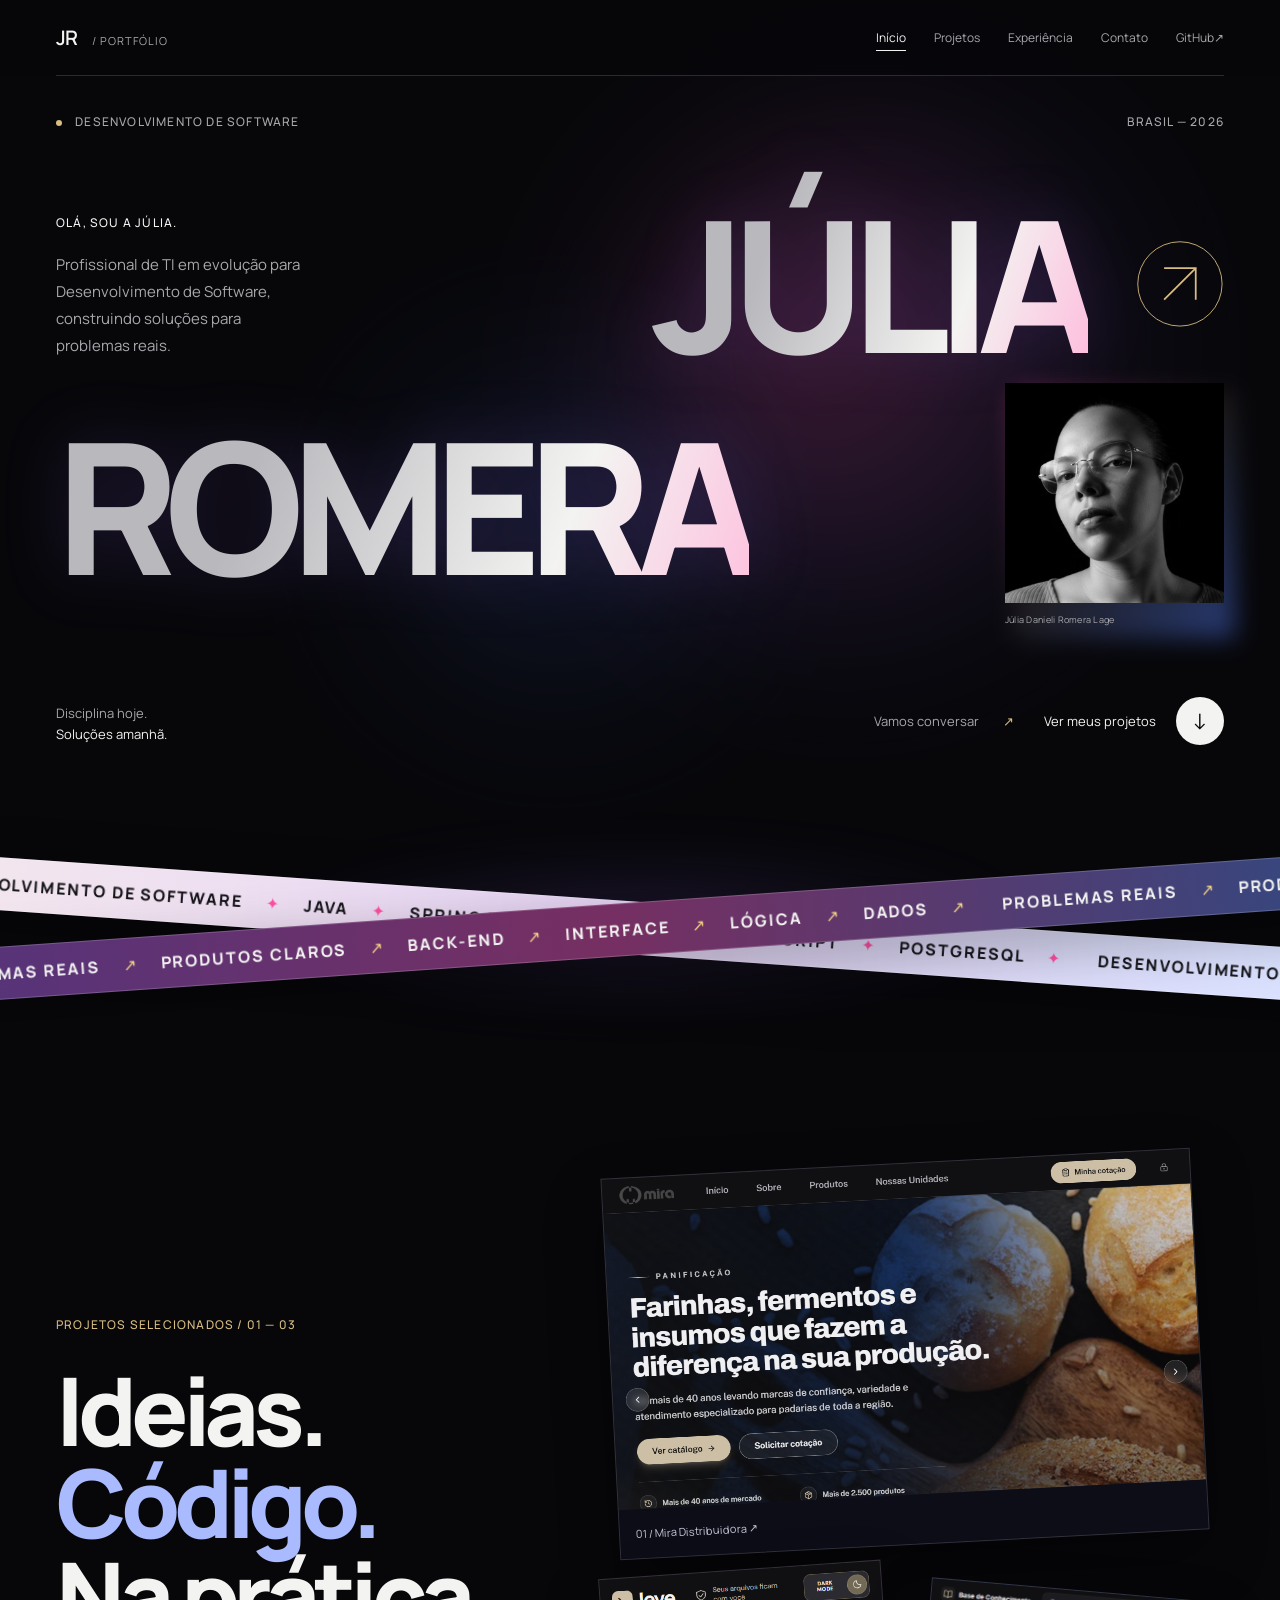
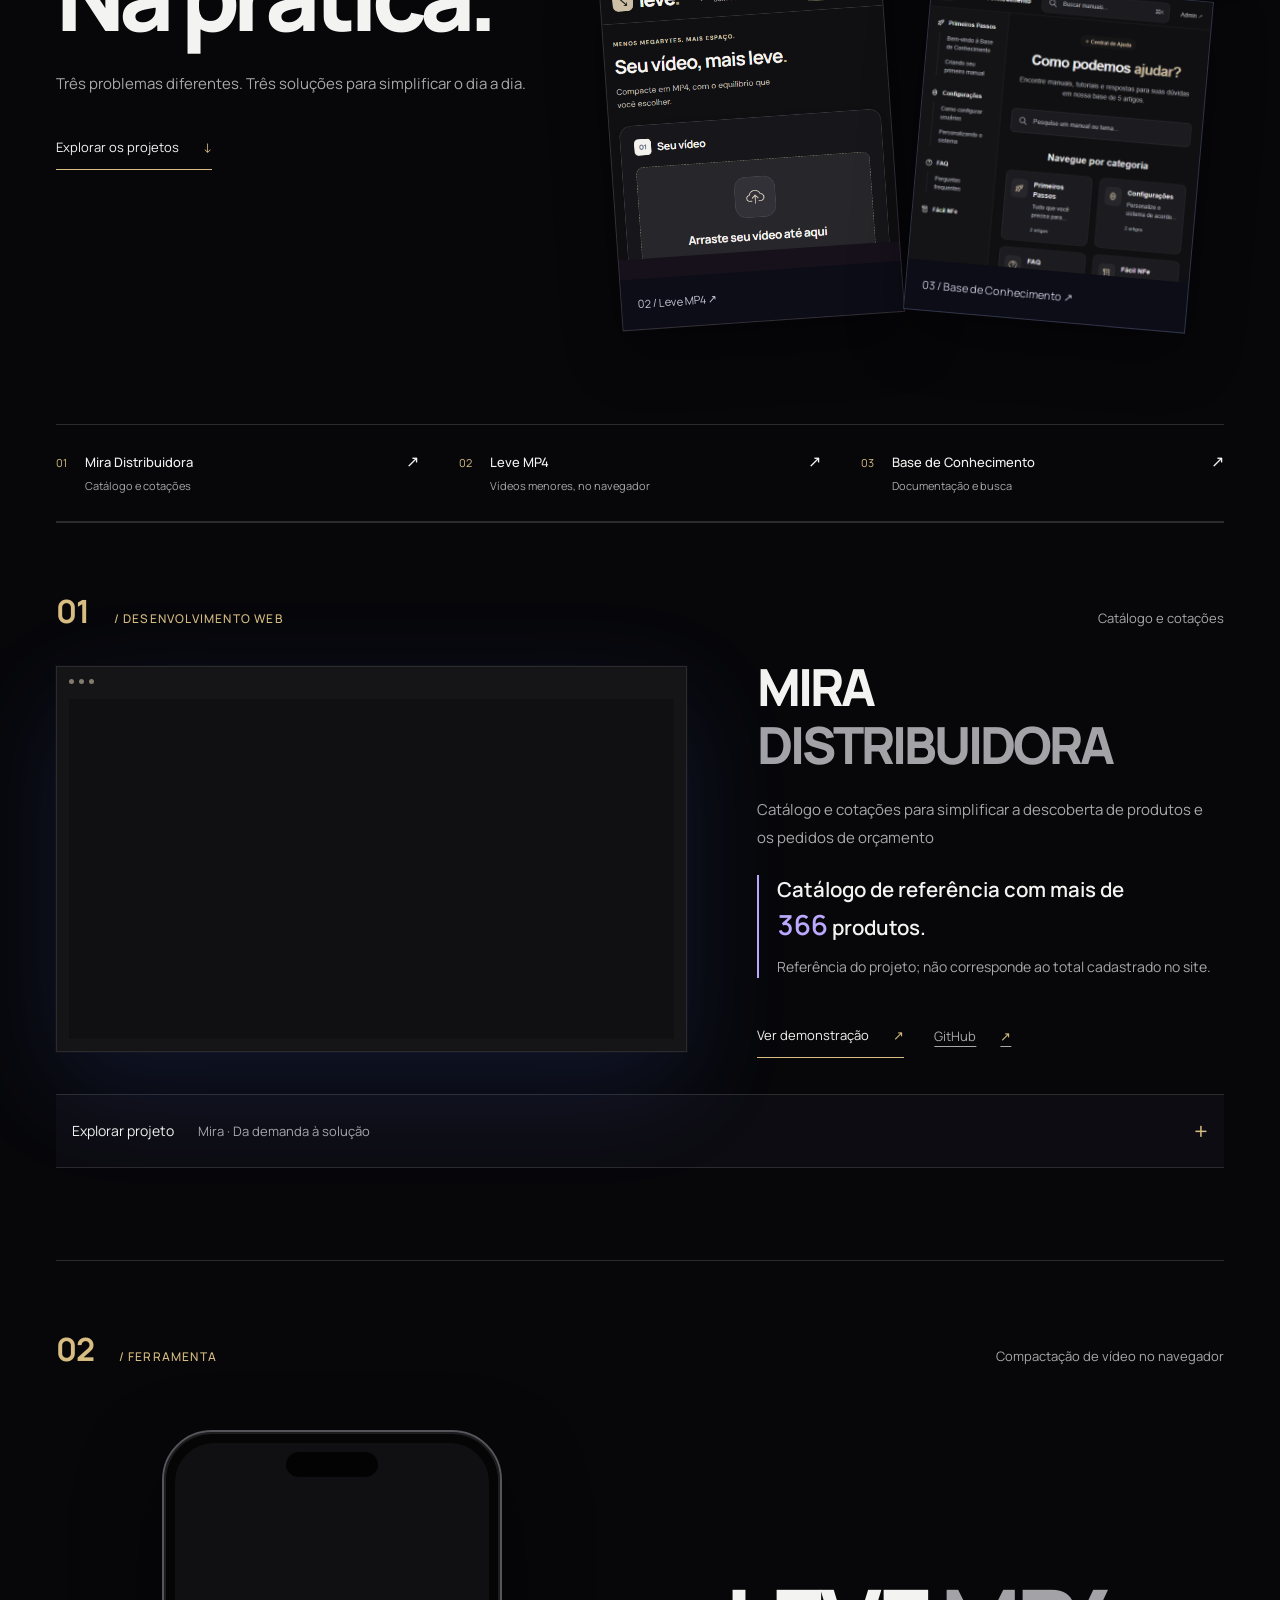
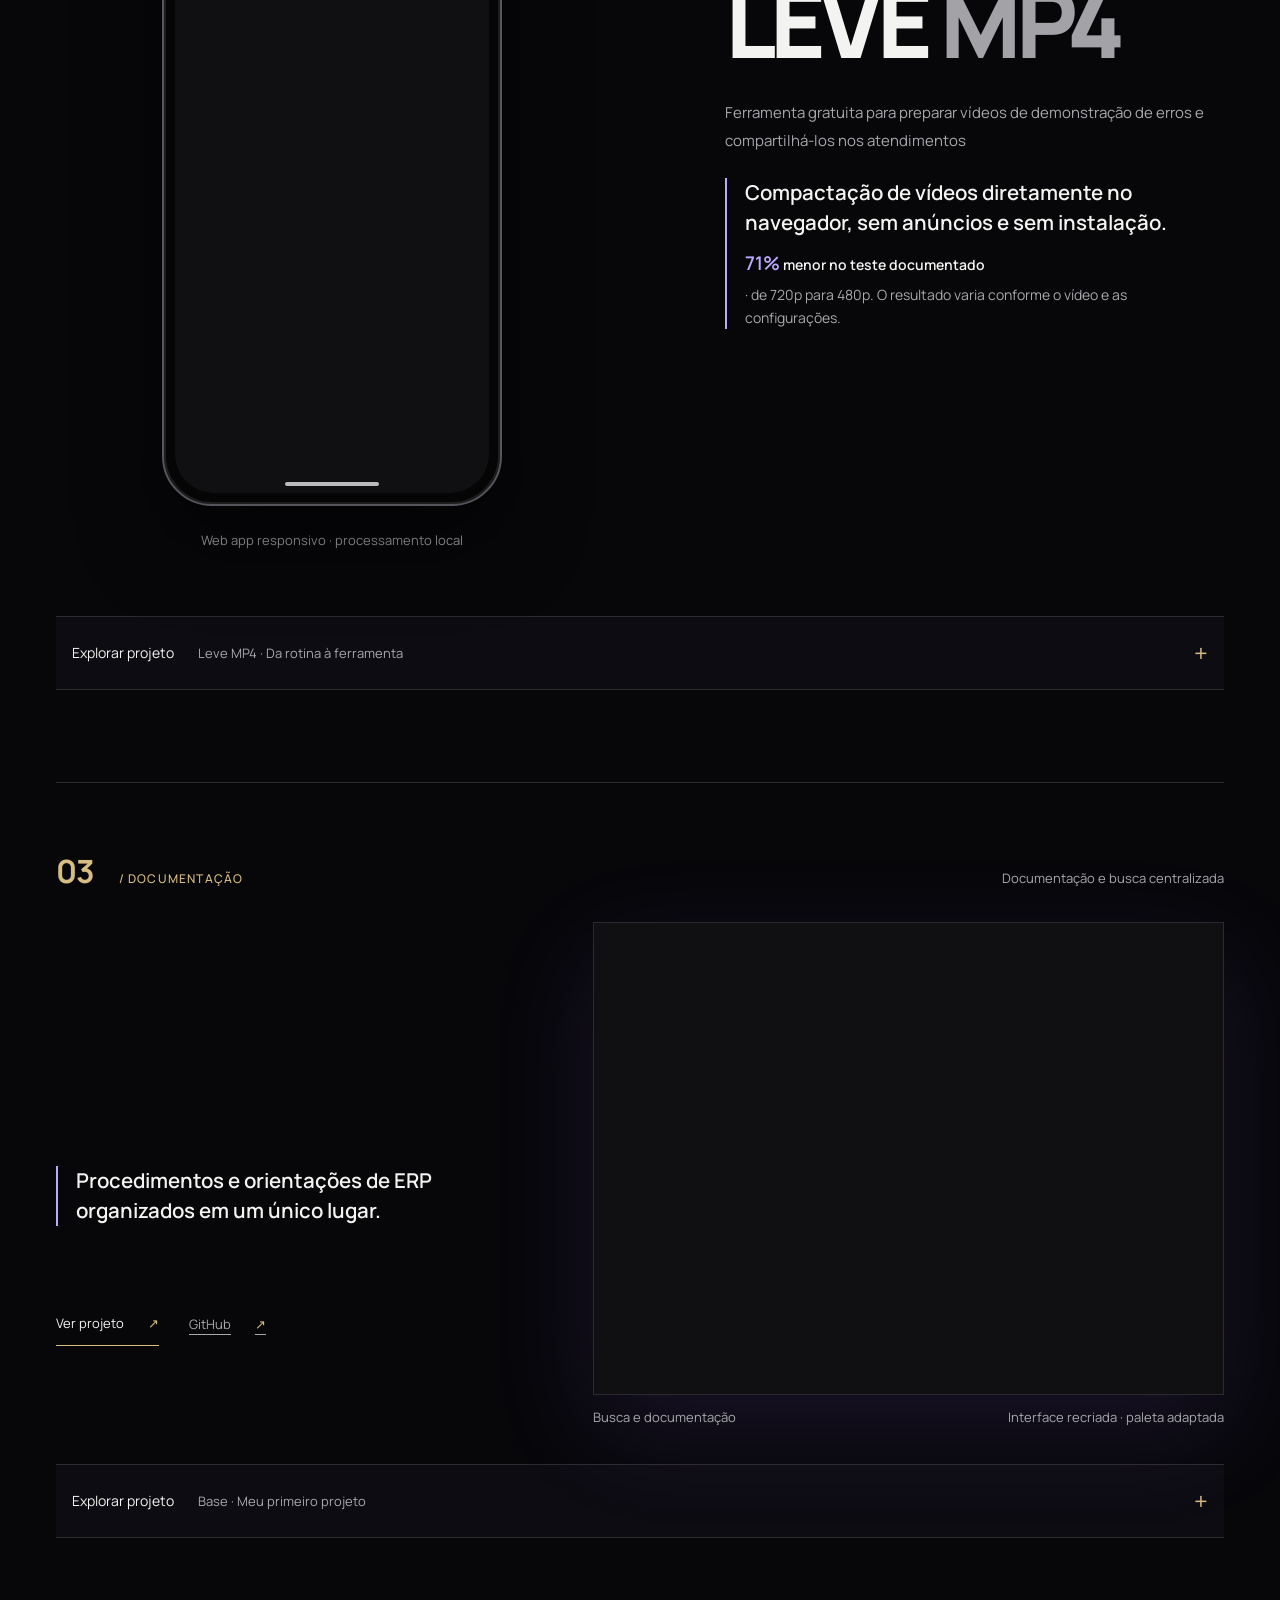
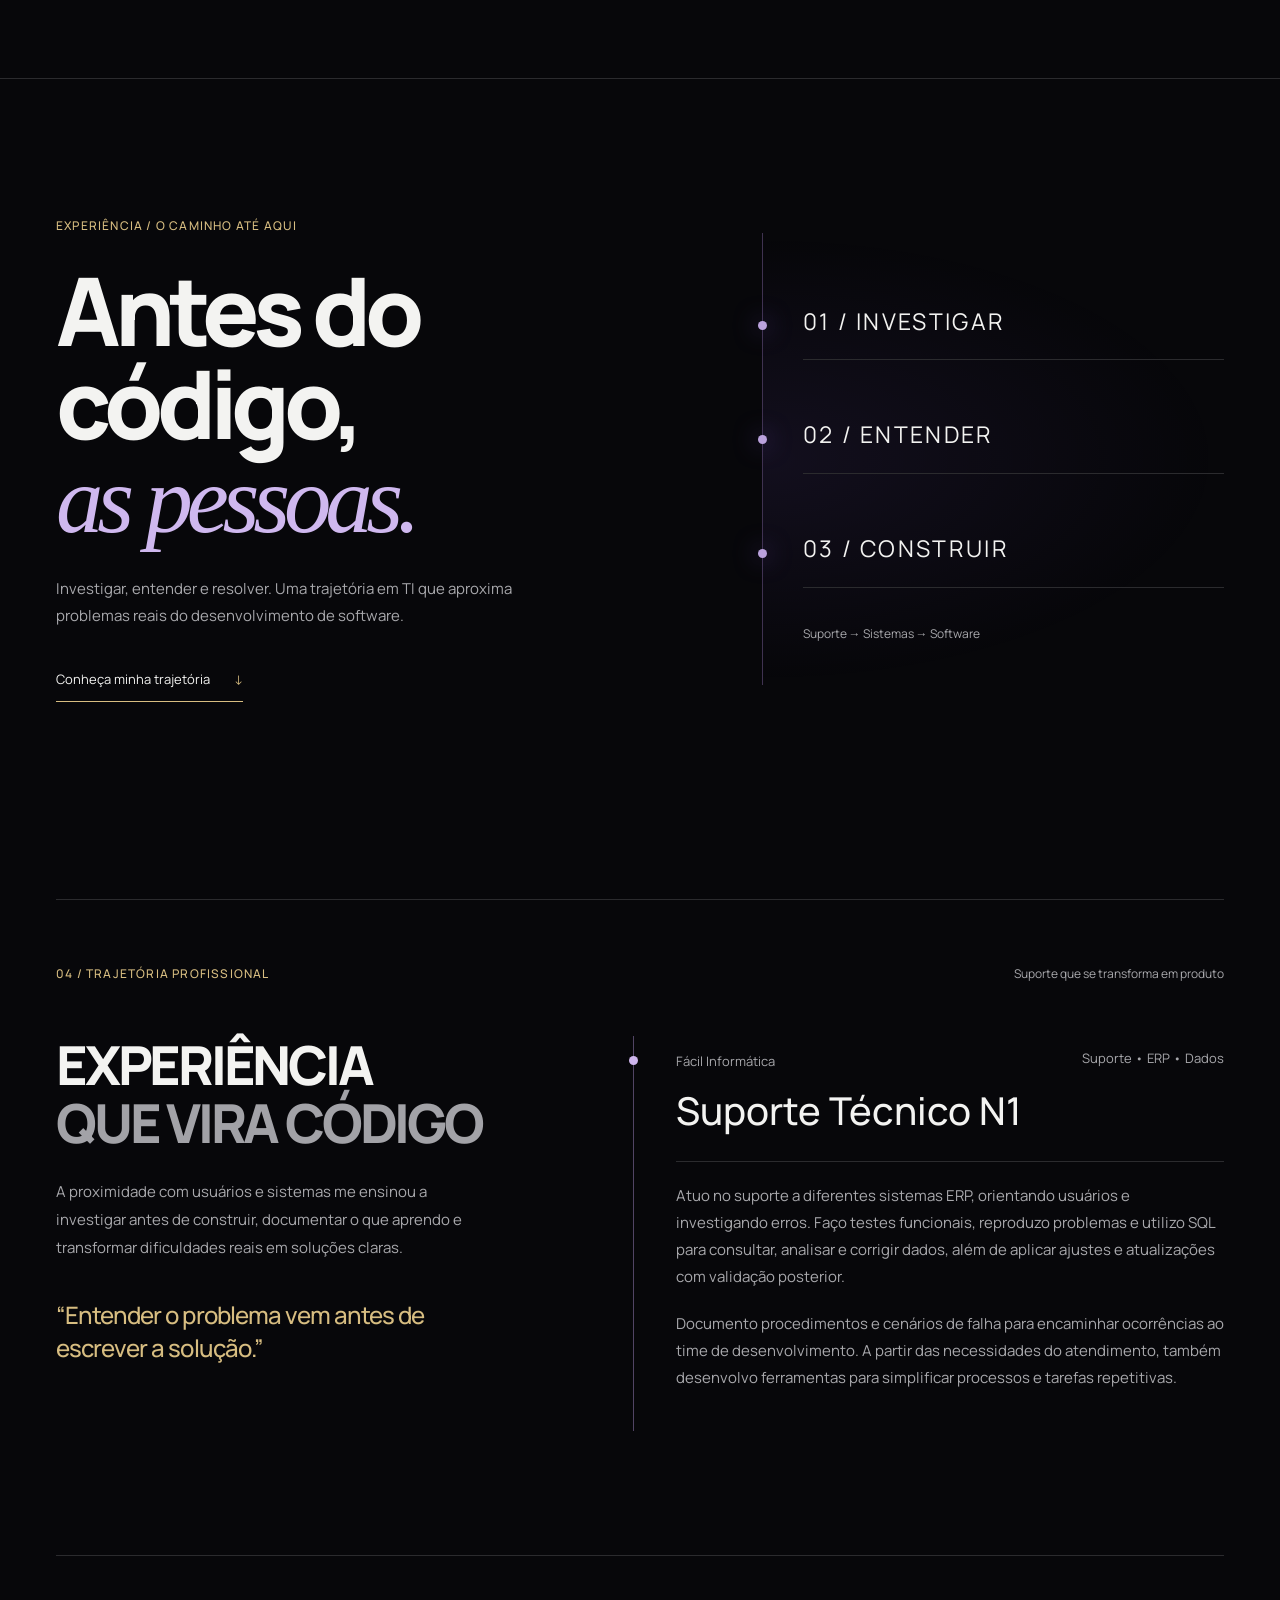
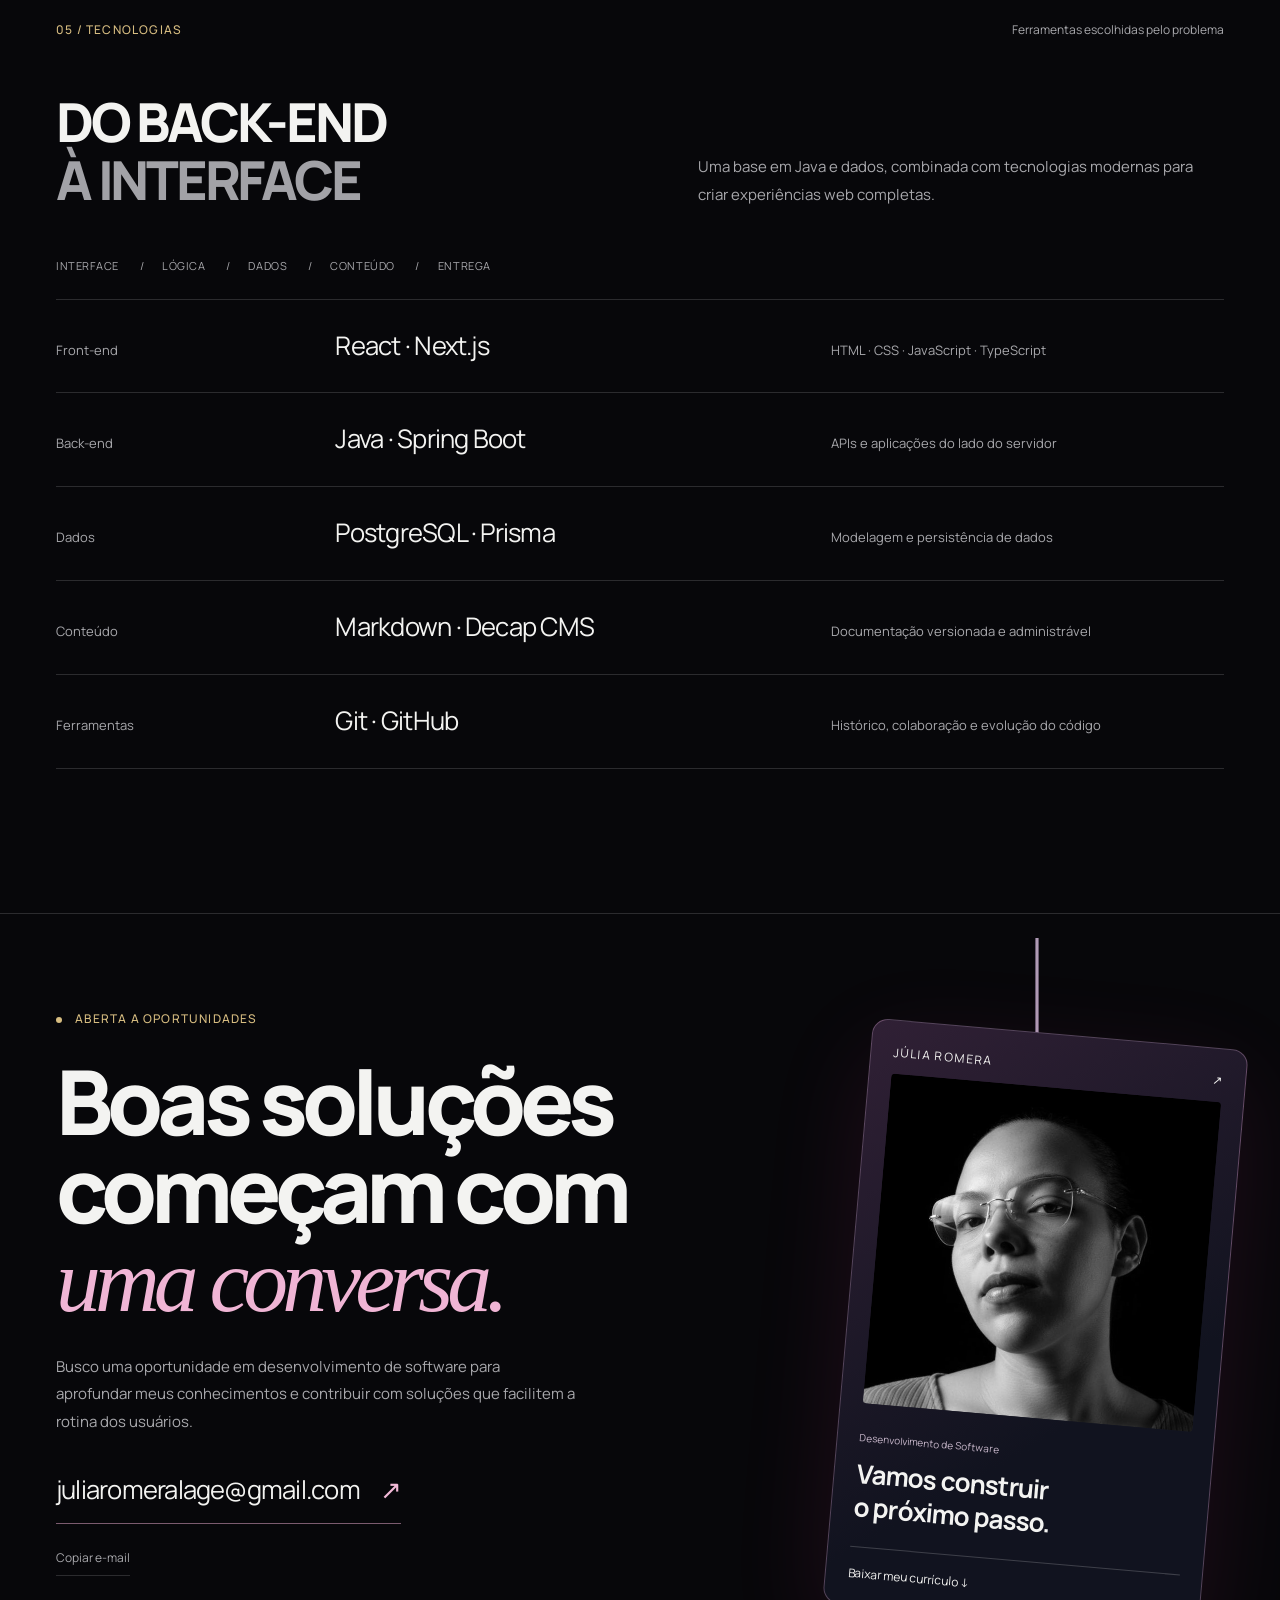
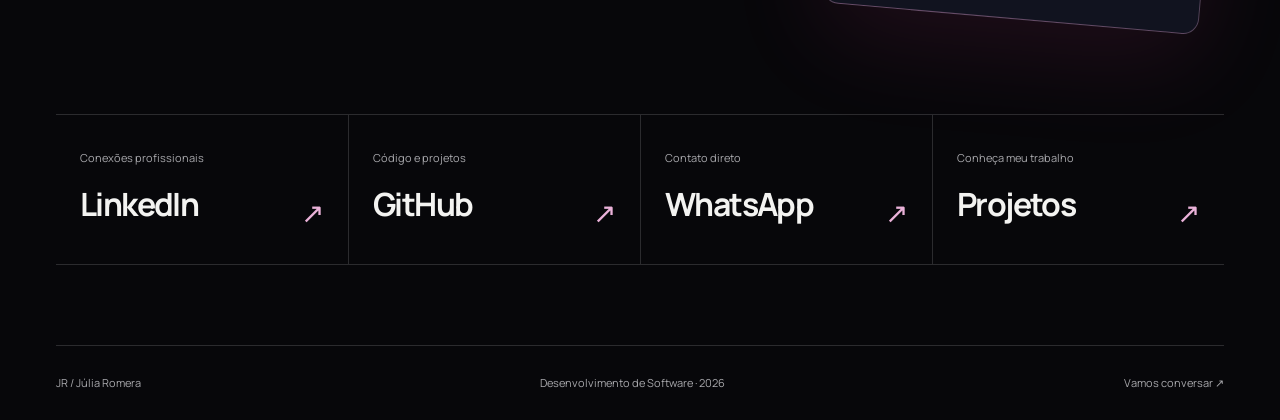
==== commit 3f28840b: "Refina narrativas dos projetos e acabamento visual" ====
--- a/index.html
+++ b/index.html
@@ -127,6 +127,7 @@
             <p class="descricao projeto-descricao">
               Catálogo e cotações para simplificar a descoberta de produtos e os pedidos de orçamento
             </p>
+            <p class="projeto-resultado"><strong>Catálogo de referência com mais de <span class="resultado-numero">366</span> produtos.</strong><span>Referência do projeto; não corresponde ao total cadastrado no site.</span></p>
           </div>
 
           <!-- A interface ocupa o lugar de protagonista desta abertura editorial. -->
@@ -148,22 +149,35 @@
           </a>
 
           <div class="projeto-apoio">
+            <div class="acoes">
+              <a class="botao" href="https://miraf-web.vercel.app/" target="_blank" rel="noopener noreferrer">Ver demonstração <span aria-hidden="true">↗</span></a>
+              <a class="link-secundario" href="https://github.com/JuliaRomeira/miraf-web" target="_blank" rel="noopener noreferrer">GitHub <span aria-hidden="true">↗</span></a>
+            </div>
+          </div>
+        </div>
+
+        <details class="case-detalhes">
+          <summary>Explorar projeto <span>Mira · Da demanda à solução</span></summary>
+        <div class="case-grid" data-reveal aria-label="Resumo do case Mira Distribuidora">
+          <article>
+            <small>Contexto</small>
+            <p>Uma distribuidora precisava apresentar seus produtos e facilitar solicitações de cotação. Aceitei desenvolver o site para atender a essa demanda comercial.</p>
+          </article>
+          <article>
+            <small>Solução</small>
+            <p>Combinar Next.js e TypeScript com Prisma e PostgreSQL para manter interface e dados consistentes.</p>
+          </article>
+          <article>
+            <small>Estágio atual</small>
+            <p>A plataforma está desenvolvida, mas ainda não foi publicada oficialmente. O link permite conhecer a demonstração; ainda não há resultados comerciais comprovados.</p>
+          </article>
+        </div>
             <ul class="tecnologias" aria-label="Tecnologias usadas na Mira Distribuidora">
               <li>Next.js</li>
               <li>TypeScript</li>
               <li>PostgreSQL</li>
               <li>Prisma</li>
             </ul>
-
-            <div class="acoes">
-              <a class="botao" href="https://miraf-web.vercel.app/" target="_blank" rel="noopener noreferrer">Ver projeto <span aria-hidden="true">↗</span></a>
-              <a class="link-secundario" href="https://github.com/JuliaRomeira/miraf-web" target="_blank" rel="noopener noreferrer">GitHub <span aria-hidden="true">↗</span></a>
-            </div>
-          </div>
-        </div>
-
-        <details class="case-detalhes">
-          <summary>Por dentro da Mira <span>Fluxo, decisões e entrega</span></summary>
         <div class="projeto-percurso" data-reveal>
           <p class="etiqueta">Do catálogo ao orçamento</p>
           <ol class="percurso-etapas">
@@ -173,25 +187,11 @@
           </ol>
         </div>
 
-        <div class="case-grid" data-reveal aria-label="Resumo do case Mira Distribuidora">
-          <article>
-            <small>Desafio</small>
-            <p>Reunir catálogo, detalhes de produtos e pedidos de cotação em uma experiência clara para clientes.</p>
-          </article>
-          <article>
-            <small>Decisão</small>
-            <p>Combinar Next.js e TypeScript com Prisma e PostgreSQL para manter interface e dados consistentes.</p>
-          </article>
-          <article>
-            <small>Entrega</small>
-            <p>Uma plataforma navegável para um negócio real, com descoberta de produtos e fluxo de cotação.</p>
-          </article>
-        </div>
-        </details>
         <section class="minha-atuacao" data-project-role="mira" aria-labelledby="atuacao-mira">
           <h3 class="etiqueta" id="atuacao-mira">Minha atuação</h3>
-          <p>Concebi e desenvolvi a plataforma, estruturando a descoberta de produtos, o fluxo de cotações e a base técnica com Next.js, Prisma e PostgreSQL.</p>
+          <p>Conduzi o desenvolvimento da solução e organizei as etapas de trabalho por Kanban.</p>
         </section>
+        </details>
       </section>
 
       <section class="projeto projeto-leve container" id="leve-mp4" aria-labelledby="titulo-leve">
@@ -204,8 +204,9 @@
           <div class="projeto-copy projeto-leve-copy">
             <h2 id="titulo-leve">Leve <em>MP4</em></h2>
             <p class="descricao projeto-descricao">
-              Compactação de vídeos diretamente no navegador, com processamento local e controle de qualidade
+              Ferramenta gratuita para preparar vídeos de demonstração de erros e compartilhá-los nos atendimentos
             </p>
+            <p class="projeto-resultado"><strong>Compactação de vídeos diretamente no navegador, sem anúncios e sem instalação.</strong><span><b class="reducao-teste"><span>71%</span> menor no teste documentado</b> · de 720p para 480p. O resultado varia conforme o vídeo e as configurações.</span></p>
           </div>
 
           <div class="smartphone-stage" aria-label="Prévia visual do Leve MP4 em um smartphone">
@@ -225,13 +226,6 @@
           </div>
 
           <div class="projeto-apoio projeto-leve-apoio">
-            <ul class="tecnologias" aria-label="Tecnologias usadas no Leve MP4">
-              <li>HTML</li>
-              <li>CSS</li>
-              <li>JavaScript</li>
-              <li>WebCodecs</li>
-            </ul>
-
             <div class="acoes">
               <a class="botao" href="https://juliaromeira.github.io/leve-mp4/" target="_blank" rel="noopener noreferrer">Ver projeto <span aria-hidden="true">↗</span></a>
               <a class="link-secundario" href="https://github.com/JuliaRomeira/leve-mp4" target="_blank" rel="noopener noreferrer">GitHub <span aria-hidden="true">↗</span></a>
@@ -240,7 +234,22 @@
         </div>
 
         <details class="case-detalhes">
-          <summary>Por dentro do Leve MP4 <span>Comparação em vídeo e decisões</span></summary>
+          <summary>Explorar projeto <span>Leve MP4 · Da rotina à ferramenta</span></summary>
+        <div class="case-grid" data-reveal aria-label="Resumo do case Leve MP4">
+          <article>
+            <small>Contexto</small>
+            <p>No suporte, usamos o Trello para organizar demandas e compartilhar vídeos de erros difíceis de explicar por texto. O limite dos anexos exigia compactadores externos, com anúncios e etapas extras.</p>
+          </article>
+          <article>
+            <small>Solução</small>
+            <p>Para simplificar esse fluxo, desenvolvi a conversão local com WebCodecs e Mediabunny: o arquivo é processado no dispositivo, sem envio a um servidor.</p>
+          </article>
+          <article>
+            <small>Funcionalidades</small>
+            <p>Controle de qualidade, resolução e áudio, com progresso, prévia e download do MP4 final.</p>
+          </article>
+        </div>
+
         <div class="demonstracao" data-reveal aria-labelledby="titulo-demo-leve">
           <p class="etiqueta">Um teste real</p>
           <h3 id="titulo-demo-leve">O mesmo clipe · Menos espaço</h3>
@@ -251,38 +260,29 @@
                 <source src="assets/leve-original.mp4" type="video/mp4" />
                 <a href="assets/leve-original.mp4">Abrir vídeo original</a>
               </video>
-              <figcaption><strong>Antes · 2,78 MB</strong><span>1280 × 720</span></figcaption>
+              <figcaption><span class="demo-rotulo">Original</span><strong>2,78 MB</strong><span>1280 × 720 · 720p</span></figcaption>
             </figure>
             <figure>
               <video controls playsinline preload="none" aria-label="Vídeo de teste compactado pelo Leve MP4, 480p" poster="assets/leve-demo-compactado-poster.jpg">
                 <source src="assets/leve-compactado.mp4" type="video/mp4" />
                 <a href="assets/leve-compactado.mp4">Abrir vídeo compactado</a>
               </video>
-              <figcaption><strong>Depois · 812 KB</strong><span>854 × 480</span></figcaption>
+              <figcaption><span class="demo-rotulo">Comprimido</span><strong>812 KB</strong><span>854 × 480 · 480p</span></figcaption>
             </figure>
           </div>
-          <p class="demo-resultado">71% menor neste teste</p>
           <p class="demo-nota">Clipe sintético de 6 segundos, sem áudio. Compactação real em qualidade equilibrada, com redução de 720p para 480p. O resultado varia conforme o arquivo e as configurações; a redução de resolução também diminui os detalhes.</p>
         </div>
-        <div class="case-grid" data-reveal aria-label="Resumo do case Leve MP4">
-          <article>
-            <small>Desafio</small>
-            <p>Reduzir o tamanho de vídeos sem exigir instalação e sem enviar arquivos pessoais para um servidor.</p>
-          </article>
-          <article>
-            <small>Decisão</small>
-            <p>Executar a conversão no navegador com WebCodecs e Mediabunny, preservando a privacidade.</p>
-          </article>
-          <article>
-            <small>Entrega</small>
-            <p>Controle de qualidade, resolução e áudio, com progresso, prévia e download do MP4 final.</p>
-          </article>
-        </div>
-        </details>
+            <ul class="tecnologias" aria-label="Tecnologias usadas no Leve MP4">
+              <li>HTML</li>
+              <li>CSS</li>
+              <li>JavaScript</li>
+              <li>WebCodecs</li>
+            </ul>
         <section class="minha-atuacao" data-project-role="leve" aria-labelledby="atuacao-leve">
           <h3 class="etiqueta" id="atuacao-leve">Minha atuação</h3>
-          <p>Desenvolvi a aplicação de ponta a ponta: interface responsiva, escolhas de compactação e processamento local de vídeos no navegador.</p>
+          <p>Transformei uma dificuldade recorrente dos atendimentos em uma ferramenta própria, da interface ao processamento dos arquivos.</p>
         </section>
+        </details>
       </section>
 
       <section class="projeto projeto-base container" id="base-conhecimento" aria-labelledby="titulo-base">
@@ -295,8 +295,9 @@
           <div class="projeto-copy">
             <h2 id="titulo-base">Base de<br /><em>Conhecimento</em></h2>
             <p class="descricao projeto-descricao">
-              Portal de documentação com busca, categorias e conteúdo gerenciado em Markdown
+              Portal de consulta para clientes, funcionários e novos integrantes da equipe
             </p>
+            <p class="projeto-resultado"><strong>Procedimentos e orientações de ERP organizados em um único lugar.</strong></p>
           </div>
 
           <figure class="base-preview">
@@ -306,46 +307,40 @@
             <figcaption>Busca e documentação <span>Interface recriada · paleta adaptada</span></figcaption>
           </figure>
           <div class="projeto-apoio">
+            <div class="acoes">
+              <a class="botao" href="https://base-de-conhecimento-facil.netlify.app/" target="_blank" rel="noopener noreferrer">Ver projeto <span aria-hidden="true">↗</span></a>
+              <a class="link-secundario" href="https://github.com/JuliaRomeira/Base_de_conhecimentos" target="_blank" rel="noopener noreferrer">GitHub <span aria-hidden="true">↗</span></a>
+            </div>
+          </div>
+        </div>
+
+        <details class="case-detalhes">
+          <summary>Explorar projeto <span>Base · Meu primeiro projeto</span></summary>
+        <div class="case-grid" data-reveal aria-label="Resumo do case Base de Conhecimento">
+          <article>
+            <small>Contexto</small>
+            <p>Meu primeiro projeto nasceu no suporte: dúvidas sobre notas fiscais, cartas de correção e cancelamentos se repetiam, enquanto as orientações ficavam dispersas em manuais e arquivos.</p>
+          </article>
+          <article>
+            <small>Solução</small>
+            <p>Centralizei a consulta com busca textual, categorias e artigos relacionados. O conteúdo em Markdown é versionado e editado pelo Decap CMS, com interface em React.</p>
+          </article>
+          <article>
+            <small>Proposta</small>
+            <p>A proposta de autoatendimento foi pensada para uma empresa que atende mais de 600 clientes. Esse número descreve o contexto da empresa, não usuários da plataforma nem redução medida de chamados.</p>
+          </article>
+        </div>
             <ul class="tecnologias" aria-label="Tecnologias usadas na Base de Conhecimento">
               <li>React</li>
               <li>TypeScript</li>
               <li>Vite</li>
               <li>Decap CMS</li>
             </ul>
-
-            <div class="acoes">
-              <a class="botao" href="https://base-de-conhecimento-facil.netlify.app/" target="_blank" rel="noopener noreferrer">Ver projeto <span aria-hidden="true">↗</span></a>
-              <a class="link-secundario" href="https://github.com/JuliaRomeira/Base_de_conhecimentos" target="_blank" rel="noopener noreferrer">GitHub <span aria-hidden="true">↗</span></a>
-            </div>
-          </div>
-        </div>
-
-        <div class="base-contexto" data-reveal>
-          <p><span>01</span> Busca rápida</p>
-          <p><span>02</span> Conteúdo em Markdown</p>
-          <p><span>03</span> Gestão simplificada</p>
-        </div>
-        <details class="case-detalhes">
-          <summary>Por dentro da Base <span>Conteúdo, decisões e entrega</span></summary>
-        <div class="case-grid" data-reveal aria-label="Resumo do case Base de Conhecimento">
-          <article>
-            <small>Desafio</small>
-            <p>Centralizar manuais e respostas para que clientes encontrem ajuda sem depender de atendimento.</p>
-          </article>
-          <article>
-            <small>Decisão</small>
-            <p>Versionar conteúdo em Markdown e usar React, busca textual e Decap CMS sem banco de dados.</p>
-          </article>
-          <article>
-            <small>Entrega</small>
-            <p>Portal público com busca, categorias, artigos relacionados e edição simplificada pela equipe.</p>
-          </article>
-        </div>
-        </details>
         <section class="minha-atuacao" data-project-role="base" aria-labelledby="atuacao-base">
           <h3 class="etiqueta" id="atuacao-base">Minha atuação</h3>
-          <p>Estruturei a experiência do portal e o fluxo de conteúdo em Markdown, incluindo busca, categorias e administração pelo Decap CMS.</p>
+          <p>Parti das dúvidas observadas nos atendimentos para estruturar a experiência de consulta e o fluxo de manutenção do conteúdo.</p>
         </section>
+        </details>
       </section>
 
 
@@ -376,13 +371,10 @@
               </div>
               <span>Suporte • ERP • Dados</span>
             </div>
-            <ul>
-              <li>Suporte a usuários e investigação de erros em sistema ERP, incluindo demandas fiscais e operacionais.</li>
-              <li>Reprodução de falhas, análise de problemas e busca de soluções antes do escalonamento para desenvolvimento.</li>
-              <li>Consultas e ajustes em banco de dados com SQL, incluindo validação de inconsistências em dados e registros do sistema.</li>
-              <li>Migração de sistemas e dados, com validação das informações durante o processo.</li>
-              <li>Registro, documentação e acompanhamento de chamados até a resolução, além da manutenção de base de conhecimento interna.</li>
-            </ul>
+            <div class="cargo-descricao">
+              <p>Atuo no suporte a diferentes sistemas ERP, orientando usuários e investigando erros. Faço testes funcionais, reproduzo problemas e utilizo SQL para consultar, analisar e corrigir dados, além de aplicar ajustes e atualizações com validação posterior.</p>
+              <p>Documento procedimentos e cenários de falha para encaminhar ocorrências ao time de desenvolvimento. A partir das necessidades do atendimento, também desenvolvo ferramentas para simplificar processos e tarefas repetitivas.</p>
+            </div>
           </article>
         </div>
 
--- a/estilos.css
+++ b/estilos.css
@@ -34,14 +34,14 @@
 .navegacao nav { display: flex; align-items: center; gap: 28px; }
 .navegacao nav a { display: inline-flex; align-items: center; min-height: 48px; font-size: 12px; color: var(--cor-suave); text-decoration-thickness: 1px; text-underline-offset: 8px; }
 .navegacao nav a[aria-current], .navegacao nav a:hover { color: var(--cor-texto); text-decoration-line: underline; }
-.etiqueta { margin: 0; font-size: 11px; font-weight: 500; line-height: 1.7; letter-spacing: .1em; text-transform: uppercase; color: var(--cor-editorial); }
+.etiqueta { margin: 0; font-size: 12px; font-weight: 500; line-height: 1.7; letter-spacing: .1em; text-transform: uppercase; color: var(--cor-editorial); }
 .apresentacao { position: relative; isolation: isolate; padding-block: 36px 40px; }
 .apresentacao::before, .apresentacao::after { position: absolute; z-index: -1; border-radius: 50%; content: ""; pointer-events: none; filter: blur(90px); opacity: .34; }
 .apresentacao::before { top: 8%; right: 5%; width: min(42vw, 620px); aspect-ratio: 1; background: radial-gradient(circle at 35% 38%, rgba(255, 79, 163, .8), rgba(155, 108, 255, .34) 45%, transparent 72%); animation: respirar-glow 9s ease-in-out infinite alternate; }
 .apresentacao::after { bottom: 5%; left: 24%; width: min(34vw, 500px); aspect-ratio: 1; background: radial-gradient(circle, rgba(82, 125, 255, .52), transparent 70%); animation: respirar-glow 11s 1.5s ease-in-out infinite alternate-reverse; }
 @keyframes respirar-glow { from { opacity: .2; transform: translate3d(-2%, 2%, 0) scale(.92); } to { opacity: .42; transform: translate3d(4%, -3%, 0) scale(1.08); } }
 .hero-edicao { display: flex; justify-content: space-between; gap: 24px; }
-.hero-edicao .etiqueta { color: var(--cor-suave); font-size: 10px; }
+.hero-edicao .etiqueta { color: var(--cor-suave); font-size: 12px; }
 .status-ponto { display: inline-block; width: 6px; height: 6px; margin-right: 10px; background: var(--cor-editorial); border-radius: 50%; vertical-align: middle; }
 h1, h2, h3, p { margin-top: 0; }
 .hero-composicao { display: grid; grid-template-columns: repeat(12, minmax(0, 1fr)); gap: 8px 24px; align-items: center; margin-block: 60px 40px; }
@@ -54,14 +54,14 @@
 .hero-introducao { grid-column: 1 / 4; grid-row: 1; align-self: end; padding-bottom: 16px; max-width: 250px; }
 .hero-introducao .etiqueta { margin-bottom: 18px; color: var(--cor-texto); }
 .descricao { max-width: 520px; margin-bottom: 0; font-size: 15px; line-height: 1.85; color: var(--cor-suave); }
-.hero-introducao .descricao { font-size: 13px; line-height: 1.8; }
+.hero-introducao .descricao { font-size: 15px; line-height: 1.8; }
 .retrato-hero { grid-column: 10 / -1; grid-row: 2; margin: 0; width: 80%; justify-self: end; }
 .retrato img { display: block; width: 100%; height: auto; filter: grayscale(1); }
 .retrato-hero { position: relative; }
 .retrato-hero::before { position: absolute; inset: -1px; z-index: -1; background: linear-gradient(135deg, rgba(255, 79, 163, .85), rgba(215, 189, 129, .18) 45%, rgba(82, 125, 255, .8)); content: ""; transform: translate(10px, 10px); filter: blur(12px); opacity: .55; }
 .retrato figcaption { margin-top: 10px; color: var(--cor-suave); font-size: 9px; letter-spacing: .03em; }
 .hero-rodape { display: flex; justify-content: space-between; align-items: end; gap: 24px; padding-top: 30px; }
-.hero-rodape > p { margin: 0; font-size: 12px; color: var(--cor-suave); }
+.hero-rodape > p { margin: 0; font-size: 13px; color: var(--cor-suave); }
 .hero-rodape > p span { color: var(--cor-texto); }
 .hero-rodape .acoes { margin: 0; }
 .hero-rodape .botao { border: 0; gap: 20px; }
@@ -71,7 +71,7 @@
 .botao { border-bottom: 1px solid var(--cor-editorial); }
 .link-secundario { color: var(--cor-suave); }
 .botao span, .link-secundario span { color: var(--cor-editorial); transition: transform 180ms ease; }
-a:hover > span[aria-hidden] { transform: translate(2px, -2px); }
+a:hover > span[aria-hidden]:not(.smartphone-ilha):not(.smartphone-home) { transform: translate(2px, -2px); }
 .link-secundario:hover { color: var(--cor-texto); text-decoration: underline; text-underline-offset: 6px; }
 .projetos-indice { display: grid; grid-template-columns: repeat(3, minmax(0, 1fr)); gap: 40px; padding-block: 24px; border-block: 1px solid var(--cor-borda); }
 .projetos-indice a { display: flex; gap: 18px; min-height: 48px; align-items: baseline; }
@@ -97,20 +97,31 @@
 .projeto + .projeto { margin-top: 32px; border-top: 1px solid var(--cor-borda); }
 .projeto-cabecalho { display: flex; justify-content: space-between; align-items: baseline; gap: 24px; }
 .numero-projeto { display: inline-block; margin-right: 22px; font-weight: 700; font-size: 32px; line-height: 1; letter-spacing: -.04em; }
-.projeto-tipo { margin: 0; color: var(--cor-suave); font-size: 12px; }
+.projeto-tipo { margin: 0; color: var(--cor-suave); font-size: 13px; }
 .projeto-conteudo { display: grid; grid-template-columns: 1fr 1fr; gap: 32px 56px; padding-top: 32px; }
 .projeto-copy { grid-area: copy; min-width: 0; }
+/* Resultados fazem parte da leitura principal, sem depender de hover ou expansão. */
+.projeto-resultado { margin: 24px 0 0; padding-left: 18px; border-left: 2px solid #bca8ff; max-width: 480px; }
+.projeto-resultado strong { display: block; font-size: clamp(18px, 1.6vw, 22px); font-weight: 600; line-height: 1.45; text-wrap: pretty; }
+.projeto-resultado > span { display: block; margin-top: 10px; color: var(--cor-suave); font-size: 14px; line-height: 1.65; }
+.projeto-resultado b { color: var(--cor-texto); font-weight: 600; }
+.resultado-numero { white-space: nowrap; color: #bca8ff; font-size: 1.35em; font-variant-numeric: tabular-nums; }
+.projeto .projeto-apoio .acoes { margin-top: 0; }
+.projeto .link-secundario { min-height: 44px; display: inline-flex; align-items: center; text-decoration: underline; text-underline-offset: 5px; }
+.projeto .case-detalhes summary span { font-size: 13px; }
+.case-detalhes > .tecnologias { margin-top: 16px; }
+
 h2 { font-family: "Manrope", sans-serif; font-size: clamp(36px, 4.2vw, 60px); font-weight: 800; text-transform: uppercase; line-height: 1.08; letter-spacing: -.06em; margin-bottom: 26px; }
 h2 em { color: #a2a2a7; font-weight: inherit; font-style: normal; }
 .projeto h2 { font-size: clamp(52px, 7.4vw, 106px); }
-.projeto-mira h2 em { font-size: .54em; margin-left: 20px; letter-spacing: -.05em; }
+.projeto-mira h2 em { display: block; margin-top: 6px; font-size: 1em; letter-spacing: inherit; }
 .projeto-apoio { grid-area: apoio; align-self: end; }
 .tecnologias { display: flex; flex-wrap: wrap; gap: 6px 0; padding: 0; margin: 0; list-style: none; }
-.tecnologias li { color: var(--cor-suave); font-size: 12px; }
+.tecnologias li { color: var(--cor-suave); font-size: 13px; }
 .tecnologias li:not(:last-child)::after { content: "/"; padding-inline: 12px; color: #79766e; }
-.projeto-mira-conteudo { grid-template-columns: 1.1fr .9fr; grid-template-areas: "mockup copy" "mockup apoio"; align-items: center; gap: 36px 8%; }
+.projeto-mira-conteudo { grid-template-columns: minmax(0, 1.15fr) minmax(360px, .85fr); grid-template-areas: "mockup copy" "mockup apoio"; align-items: center; gap: 36px 6%; }
 .projeto-mira .projeto-copy { align-self: end; }
-.projeto-mira h2 { margin-bottom: 26px; font-size: clamp(42px, 6vw, 80px); }
+.projeto-mira h2 { margin-bottom: 26px; font-size: clamp(42px, 4vw, 58px); line-height: 1; }
 .projeto-mira .projeto-descricao { max-width: 460px; }
 .projeto-mira .projeto-apoio { align-self: start; }
 .projeto-mira .notebook { grid-area: mockup; width: 100%; }
@@ -128,20 +139,20 @@
 .projeto-conteudo-invertido { grid-template-columns: 1.05fr .95fr; grid-template-areas: "mockup copy" "mockup apoio"; align-items: center; gap: 36px 10%; }
 .projeto-leve-copy { align-self: end; }
 .projeto-leve-apoio { align-self: start; }
-.smartphone-stage { grid-area: mockup; display: grid; justify-items: center; gap: 24px; padding: 48px 24px; }
-.smartphone { position: relative; width: 280px; max-width: 100%; padding: 8px; border: 1px solid #716b61; border-radius: 36px; background: #09090b; }
-.smartphone-viewport { height: 540px; overflow: hidden; border-radius: 28px; }
+.smartphone-stage { grid-area: mockup; display: grid; justify-items: center; gap: 24px; padding: 30px 24px; }
+.smartphone { position: relative; width: min(340px, 100%); padding: 11px; border: 2px solid #55555c; border-radius: 50px; background: #050506; box-shadow: 0 35px 80px rgba(0, 0, 0, .55), inset 0 0 0 2px #1d1d20; }
+.smartphone-viewport { height: 650px; overflow: hidden; border-radius: 39px; background: #101012; }
 .smartphone iframe { width: 100%; height: 100%; border: 0; pointer-events: none; }
-.smartphone-ilha { position: absolute; top: 14px; left: 35%; width: 30%; height: 14px; border-radius: 20px; background: #09090b; }
-.smartphone-home { position: absolute; bottom: 14px; left: 35%; width: 30%; height: 3px; border-radius: 2px; background: #b5b3ae; }
-.smartphone-legenda { color: var(--cor-suave); font-size: 10px; text-align: center; }
-.projeto-base-conteudo { grid-template-columns: .9fr 1.1fr; grid-template-areas: "copy mockup" "apoio mockup"; align-items: center; }
+.smartphone-ilha { position: absolute; z-index: 2; top: 20px; left: 50%; width: 92px; height: 25px; border-radius: 999px; background: #030304; transform: translateX(-50%); }
+.smartphone-home { position: absolute; z-index: 2; bottom: 18px; left: 50%; width: 94px; height: 4px; border-radius: 999px; background: rgba(255, 255, 255, .72); transform: translateX(-50%); }
+.smartphone-legenda { color: var(--cor-suave); font-size: 11px; text-align: center; }
+.projeto-base-conteudo { grid-template-columns: minmax(360px, .85fr) minmax(0, 1.15fr); grid-template-areas: "copy mockup" "apoio mockup"; align-items: center; gap: 36px 6%; }
 .projeto-base h2 { font-size: clamp(32px, 3.55vw, 50px); }
 .projeto-base .projeto-apoio { align-self: start; }
 .base-preview { grid-area: mockup; min-width: 0; margin: 0; }
 .base-busca-preview { overflow: hidden; aspect-ratio: 4 / 3; border: 1px solid var(--cor-borda); background: #101012; box-shadow: 0 35px 100px rgba(155, 108, 255, .12); }
 .base-interface { display: block; width: 153.8462%; height: 153.8462%; border: 0; pointer-events: none; transform: scale(.65); transform-origin: top left; }
-.base-preview figcaption { display: flex; flex-wrap: wrap; justify-content: space-between; gap: 10px; margin-top: 12px; font-size: 10px; color: var(--cor-suave); }
+.base-preview figcaption { display: flex; flex-wrap: wrap; justify-content: space-between; gap: 10px; margin-top: 12px; font-size: 11px; color: var(--cor-suave); }
 .base-contexto { display: flex; flex-wrap: wrap; justify-content: space-between; gap: 16px; margin-top: 40px; padding-block: 20px; border-top: 1px solid var(--cor-borda); }
 .base-contexto p { margin: 0; font-size: 12px; color: var(--cor-suave); }
 .base-contexto span { margin-right: 12px; color: var(--cor-editorial); }
@@ -152,6 +163,11 @@
 .case-detalhes summary::after { content: "+"; margin-left: auto; font-size: 24px; color: var(--cor-editorial); }
 .case-detalhes[open] summary::after { content: "−"; }
 .case-detalhes[open] { padding-bottom: 28px; }
+.case-detalhes summary { padding-inline: 16px; background: #bca8ff08; transition: background-color 200ms ease, color 200ms ease; }
+.case-detalhes summary:hover, .case-detalhes summary:focus-visible { background: #bca8ff18; color: #d8caff; }
+.case-detalhes[open] summary { background: #bca8ff12; box-shadow: inset 3px 0 #bca8ff; }
+.cargo-descricao p { margin: 20px 0 0; max-width: 65ch; color: var(--cor-suave); font-size: 15px; line-height: 1.8; }
+
 .minha-atuacao { display: grid; grid-template-columns: 180px 1fr; gap: 24px; padding-top: 24px; }
 .minha-atuacao p { max-width: 780px; margin-bottom: 0; font-size: 14px; line-height: 1.8; color: var(--cor-suave); }
 .case-grid, .percurso-etapas { display: grid; grid-template-columns: repeat(3, minmax(0, 1fr)); gap: 32px; margin: 32px 0 0; padding: 0; list-style: none; }
@@ -165,7 +181,10 @@
 .demo-videos { display: grid; grid-template-columns: 1fr 1fr; gap: 24px; margin-top: 28px; }
 .demo-videos figure { min-width: 0; margin: 0; }
 .demo-videos video { display: block; width: 100%; aspect-ratio: 16 / 9; }
-.demo-videos figcaption { display: flex; justify-content: space-between; flex-wrap: wrap; gap: 12px; padding-block: 14px; font-size: 13px; }
+.demo-videos figcaption { display: grid; grid-template-columns: 1fr auto; align-items: baseline; gap: 6px 16px; padding-block: 18px; font-size: 14px; border-bottom: 1px solid var(--cor-borda); }
+.demo-videos figcaption strong { grid-column: 1; font-size: clamp(24px, 2.5vw, 32px); font-weight: 600; line-height: 1.3; font-variant-numeric: tabular-nums; }
+.demo-videos figcaption .demo-rotulo { grid-column: 1 / -1; color: var(--cor-texto); }
+.demo-videos figure:last-child figcaption strong { color: #bca8ff; }
 .demo-videos figcaption span { color: var(--cor-suave); }
 .demo-resultado { margin-block: 20px 12px; font-size: 24px; }
 .experiencia, .stack, .contato { margin-top: 60px; padding-block: 64px; border-top: 1px solid var(--cor-borda); }
@@ -228,8 +247,8 @@
   .nome-sinal { font-size: .8em; }
   .nome-segundo { grid-column: 1 / -1; grid-row: 2; }
   .hero-introducao { grid-column: 1 / 5; grid-row: 3; max-width: 310px; padding: 0 8px 0 0; align-self: start; margin-top: 30px; }
-  .hero-introducao .etiqueta { font-size: 9px; margin-bottom: 10px; }
-  .hero-introducao .descricao { font-size: 13px; line-height: 1.8; }
+  .hero-introducao .etiqueta { font-size: 10px; margin-bottom: 10px; }
+  .hero-introducao .descricao { font-size: 14px; line-height: 1.8; }
   .retrato-hero { grid-column: 5 / -1; grid-row: 3; width: 100%; margin-top: 30px; align-self: start; }
   .retrato figcaption { font-size: 8px; line-height: 1.6; margin-top: 8px; }
   .hero-rodape { align-items: center; padding-top: 10px; }
@@ -251,14 +270,14 @@
   .projetos-indice small { margin: 0; }
   .projeto { padding-block: 60px 20px; }
   .projeto-cabecalho { align-items: flex-start; gap: 16px; }
-  .projeto-cabecalho .etiqueta { font-size: 9px; }
+  .projeto-cabecalho .etiqueta { font-size: 10px; }
   .numero-projeto { font-size: 32px; margin-right: 8px; }
-  .projeto-tipo { max-width: 132px; font-size: 10px; text-align: right; }
+  .projeto-tipo { max-width: 150px; font-size: 11px; text-align: right; }
   .projeto-conteudo { display: flex; flex-direction: column; gap: 26px; padding-top: 26px; }
   .projeto h2 { font-size: clamp(42px, 12vw, 72px); margin-bottom: 18px; }
   .projeto-base h2 { font-size: clamp(26px, 7.3vw, 44px); }
   .projeto-mira .projeto-copy { display: block; }
-  .projeto-mira h2 em { display: block; margin: 6px 0 0; font-size: .62em; }
+  .projeto-mira h2 em { margin-top: 6px; font-size: 1em; }
   .projeto-mira .notebook { margin: 0; }
   .projeto-copy { order: 0; }
   .notebook, .smartphone-stage, .base-preview { order: 1; width: 100%; }
@@ -270,8 +289,8 @@
   /* A prévia mantém o viewport desktop inteiro, sem cortar a interface no celular. */
   .mira-preview { width: 333.3334%; height: 333.3334%; transform: scale(.3); }
   .smartphone-stage { padding: 32px 20px; }
-  .smartphone { width: 260px; }
-  .smartphone-viewport { height: 510px; }
+  .smartphone { width: min(320px, 100%); }
+  .smartphone-viewport { height: min(610px, 156vw); }
   .base-busca-preview { aspect-ratio: 4 / 3; }
   .base-interface { width: 250%; height: 250%; transform: scale(.4); }
   .base-contexto { display: grid; gap: 12px; margin-top: 24px; }
@@ -326,12 +345,30 @@
 }
 .cursor-orbita { position: fixed; top: 0; left: 0; z-index: 30; width: 320px; height: 320px; border-radius: 50%; background: radial-gradient(circle, rgba(255, 79, 163, .13), rgba(155, 108, 255, .08) 35%, transparent 70%); opacity: 0; pointer-events: none; transform: translate3d(calc(var(--cursor-x, -500px) - 50%), calc(var(--cursor-y, -500px) - 50%), 0); transition: opacity 300ms ease; mix-blend-mode: screen; }
 .cursor-orbita.cursor-visivel { opacity: 1; }
+/* Acabamento de leitura: preserva títulos, fontes e cores da identidade. */
+.projeto-resultado .reducao-teste { display: block; margin-bottom: 4px; }
+.reducao-teste > span { color: #bca8ff; font-size: 1.35em; white-space: nowrap; }
+.case-detalhes > :not(summary) { margin-inline: clamp(12px, 2vw, 24px); }
+.case-detalhes > .tecnologias { margin-top: 28px; }
+.case-detalhes .demonstracao { margin-top: 40px; padding-top: 28px; border-top: 1px solid var(--cor-borda); }
+.demonstracao h3 { font-size: clamp(26px, 3vw, 36px); line-height: 1.3; }
+.demonstracao .descricao, .demo-nota { max-width: 72ch; }
+.case-grid p, .percurso-etapas p, .minha-atuacao p { max-width: 65ch; font-size: 15px; }
+.case-grid small, .cargo small, .cargo-topo > span { font-size: 13px; }
+.smartphone-legenda, .base-preview figcaption { font-size: 13px; line-height: 1.6; }
+.stack-grid small, .stack-grid span { font-size: 13px; line-height: 1.7; }
+.contato footer { font-size: 12px; }
+@supports (interpolate-size: allow-keywords) {
+  .case-detalhes { interpolate-size: allow-keywords; }
+  .case-detalhes::details-content { height: 0; overflow: clip; transition: height 240ms ease, content-visibility 240ms allow-discrete; }
+  .case-detalhes[open]::details-content { height: auto; }
+}
 @media (forced-colors: active) {
   .movimento-ativo .nome-letras { background: none; color: CanvasText; }
 }
 @media (prefers-reduced-motion: reduce) {
   html { scroll-behavior: auto; }
-  *, *::before, *::after { transition: none !important; animation: none !important; }
+  *, *::before, *::after, .case-detalhes::details-content { transition: none !important; animation: none !important; }
   .abertura { display: none; }
   .movimento-ativo .nome-letras { background: none; color: inherit; }
   .revelar-pendente { opacity: 1 !important; transform: none !important; }
--- a/paginas.css
+++ b/paginas.css
@@ -39,8 +39,6 @@
 .colagem-base strong { padding: 16px 20px; font-size: clamp(18px, 2vw, 28px); line-height: 1.3; }
 .busca-decorativa { margin: 0 16px 24px; padding: 12px; border: 1px solid #ffffff30; font-size: 10px; color: #c6cbe3; }
 .pagina-projetos .projeto { border-top: 1px solid var(--cor-borda); padding-top: 72px; }
-.pagina-projetos .projeto-leve { background: radial-gradient(ellipse at 15% 40%, #ff4fa30c, transparent 60%); }
-.pagina-projetos .projeto-base { background: radial-gradient(ellipse at 90% 35%, #9b6cff10, transparent 60%); }
 .trajetoria-abertura { display: grid; grid-template-columns: 1.15fr .85fr; align-items: center; gap: 80px; min-height: 760px; padding-block: 80px; }
 .trajetoria-abertura :is(h1, .titulo-capitulo) em { font-family: Georgia, serif; font-weight: 400; color: #cfb8ef; }
 .trajetoria-diagrama { position: relative; display: grid; gap: 36px; padding: 50px 0 30px 40px; border-left: 1px solid #b18add55; background: radial-gradient(ellipse at left, #9b6cff15, transparent 70%); }
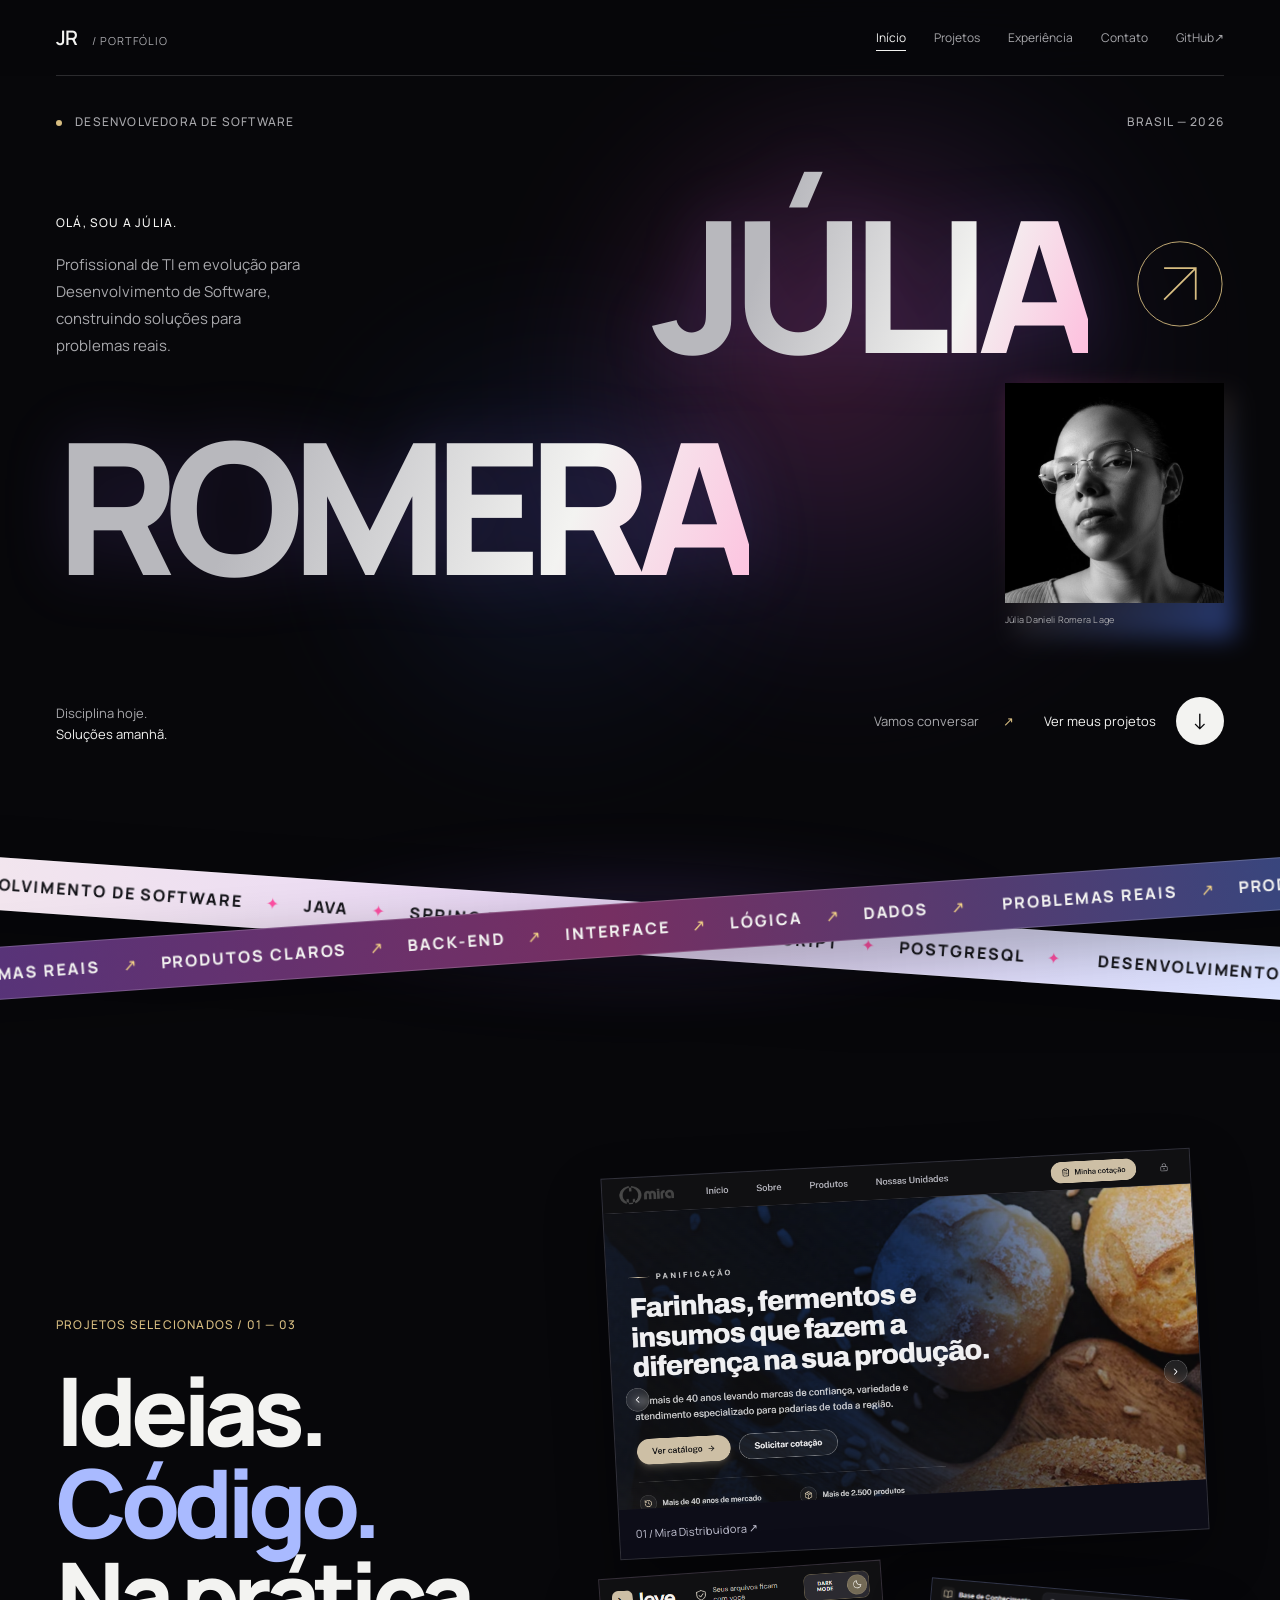
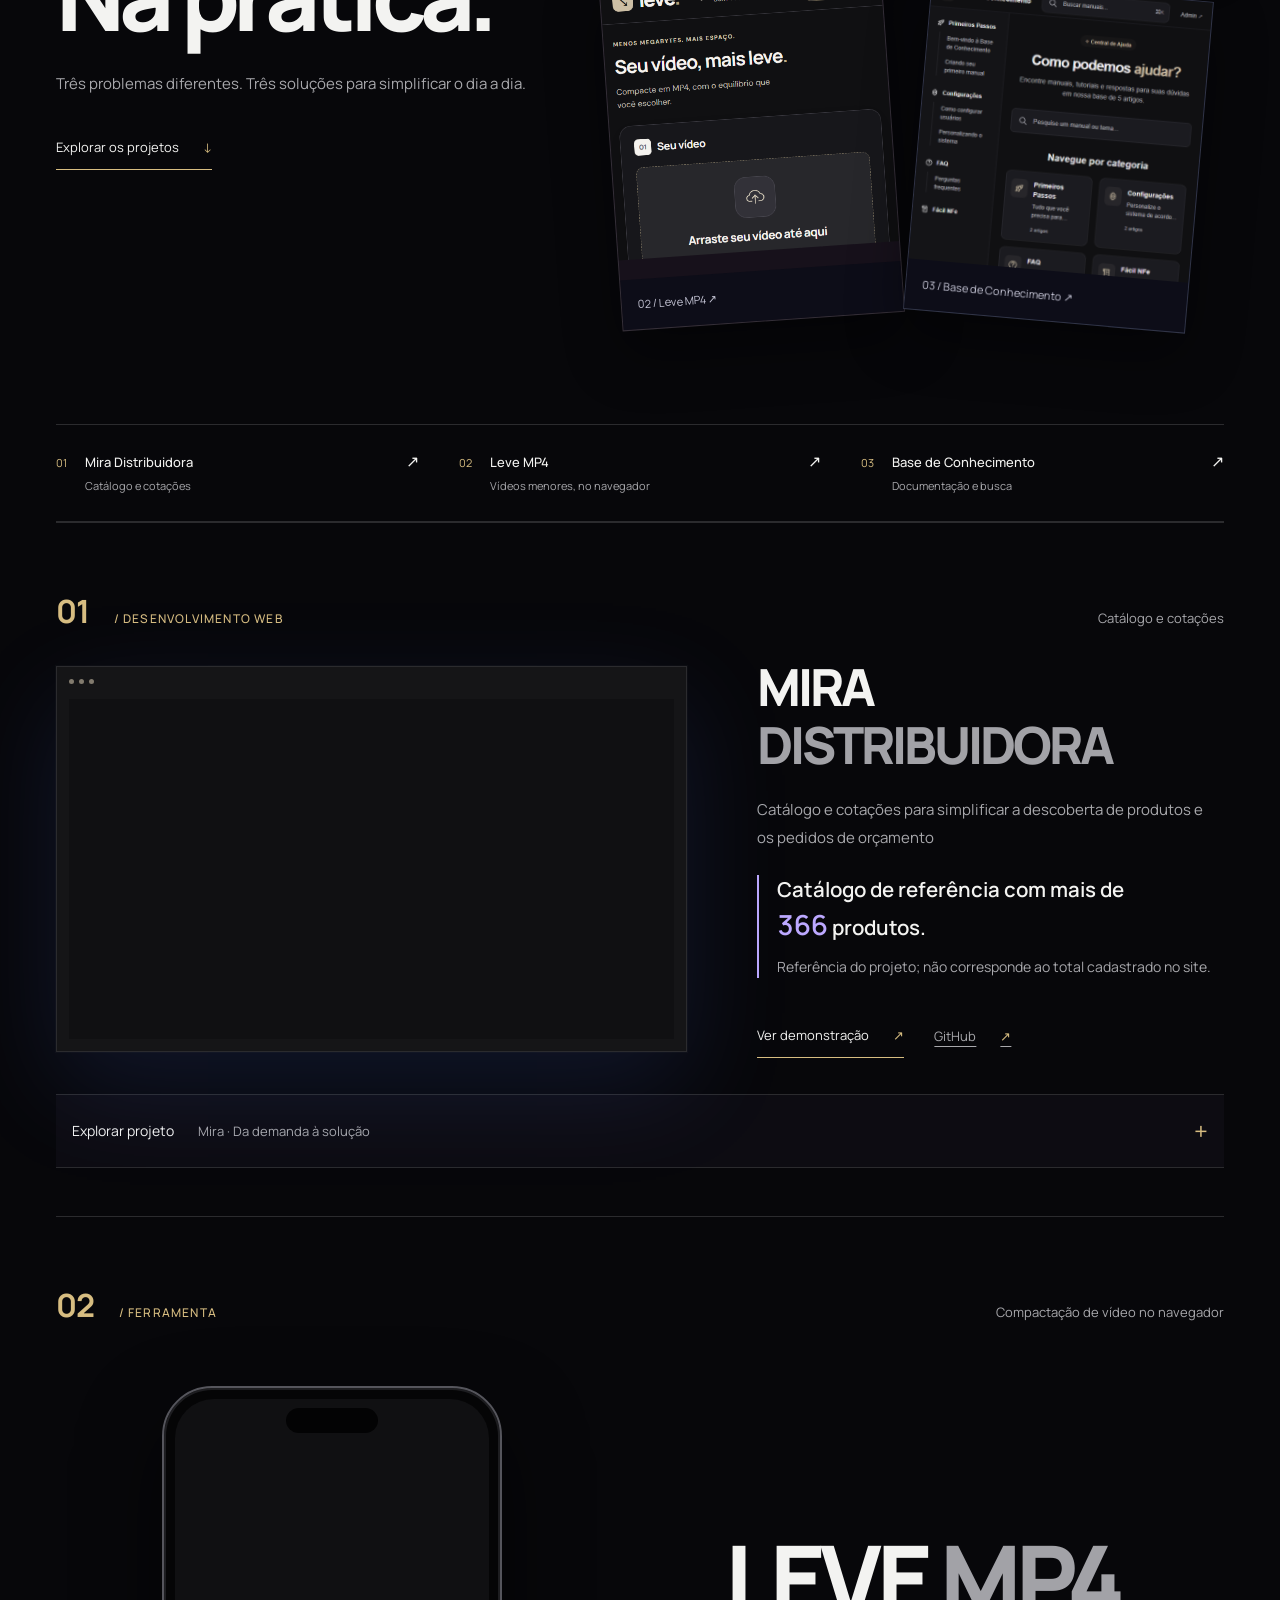
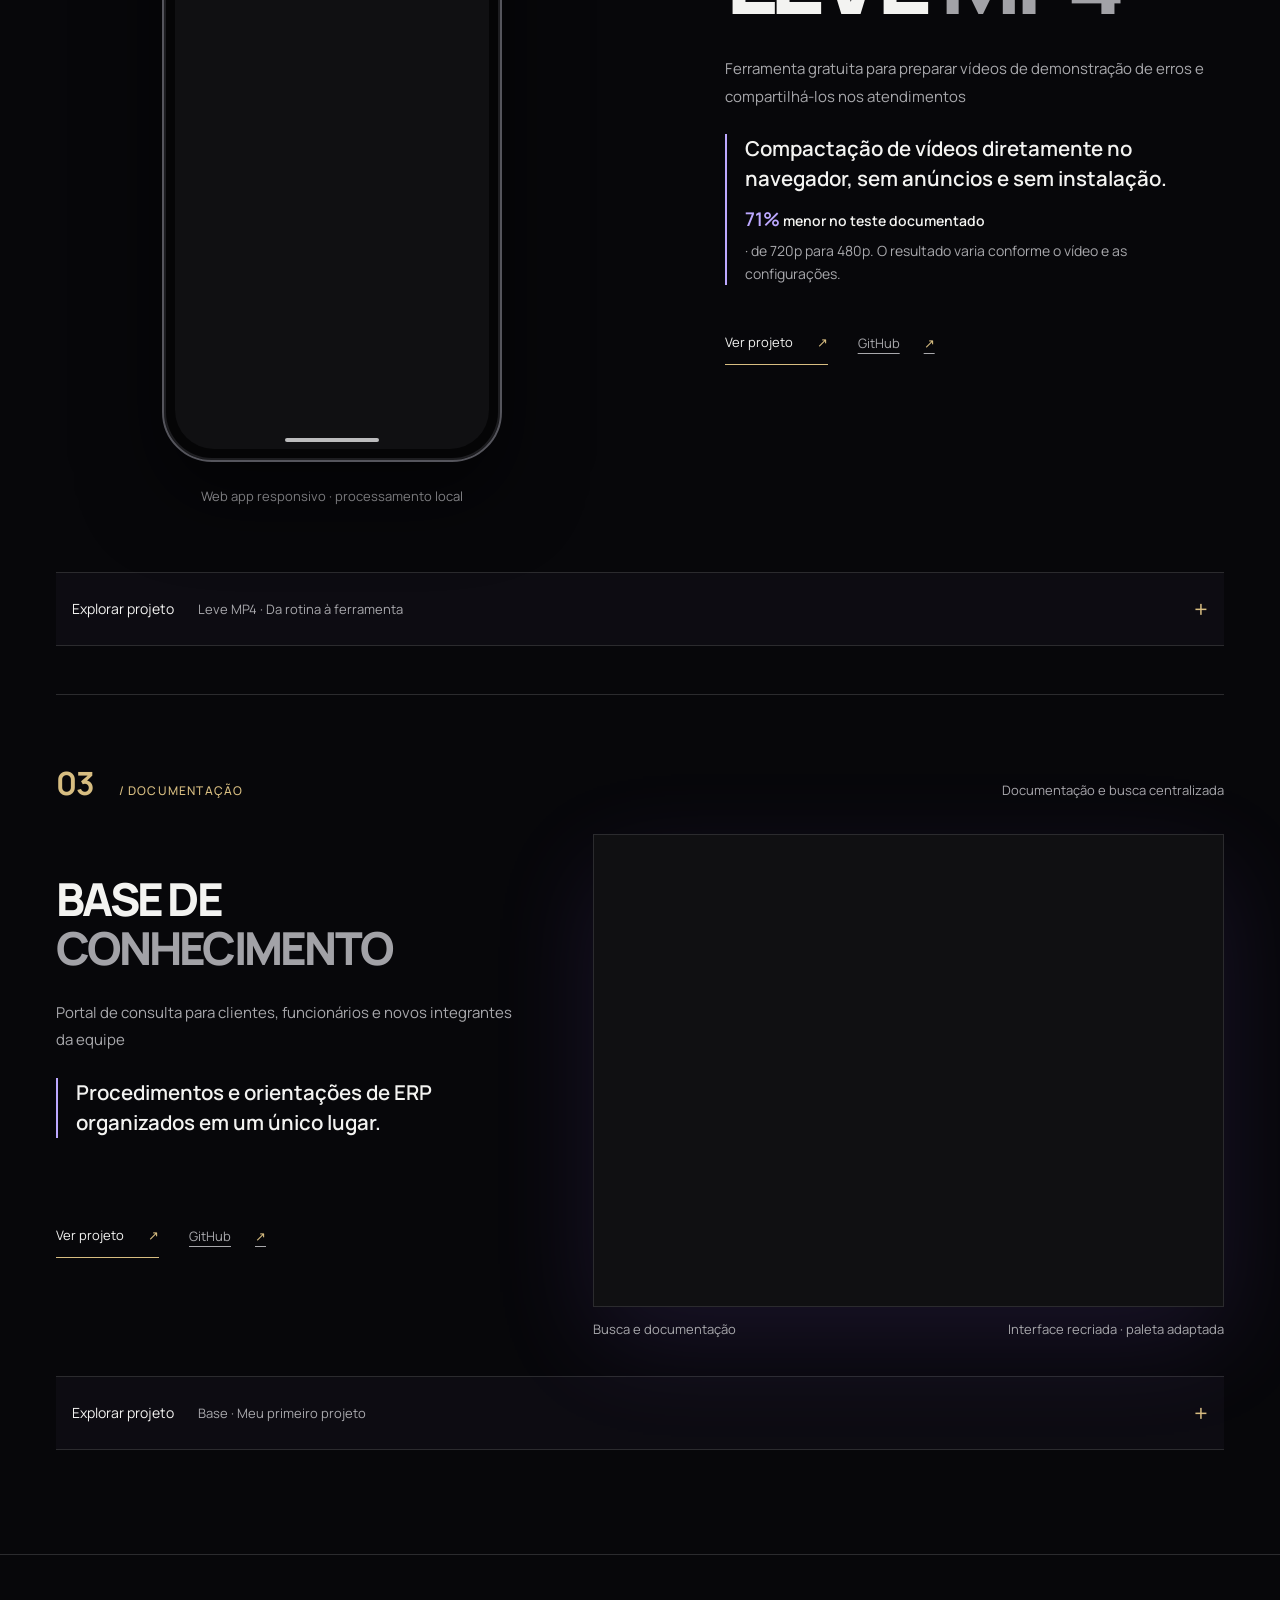
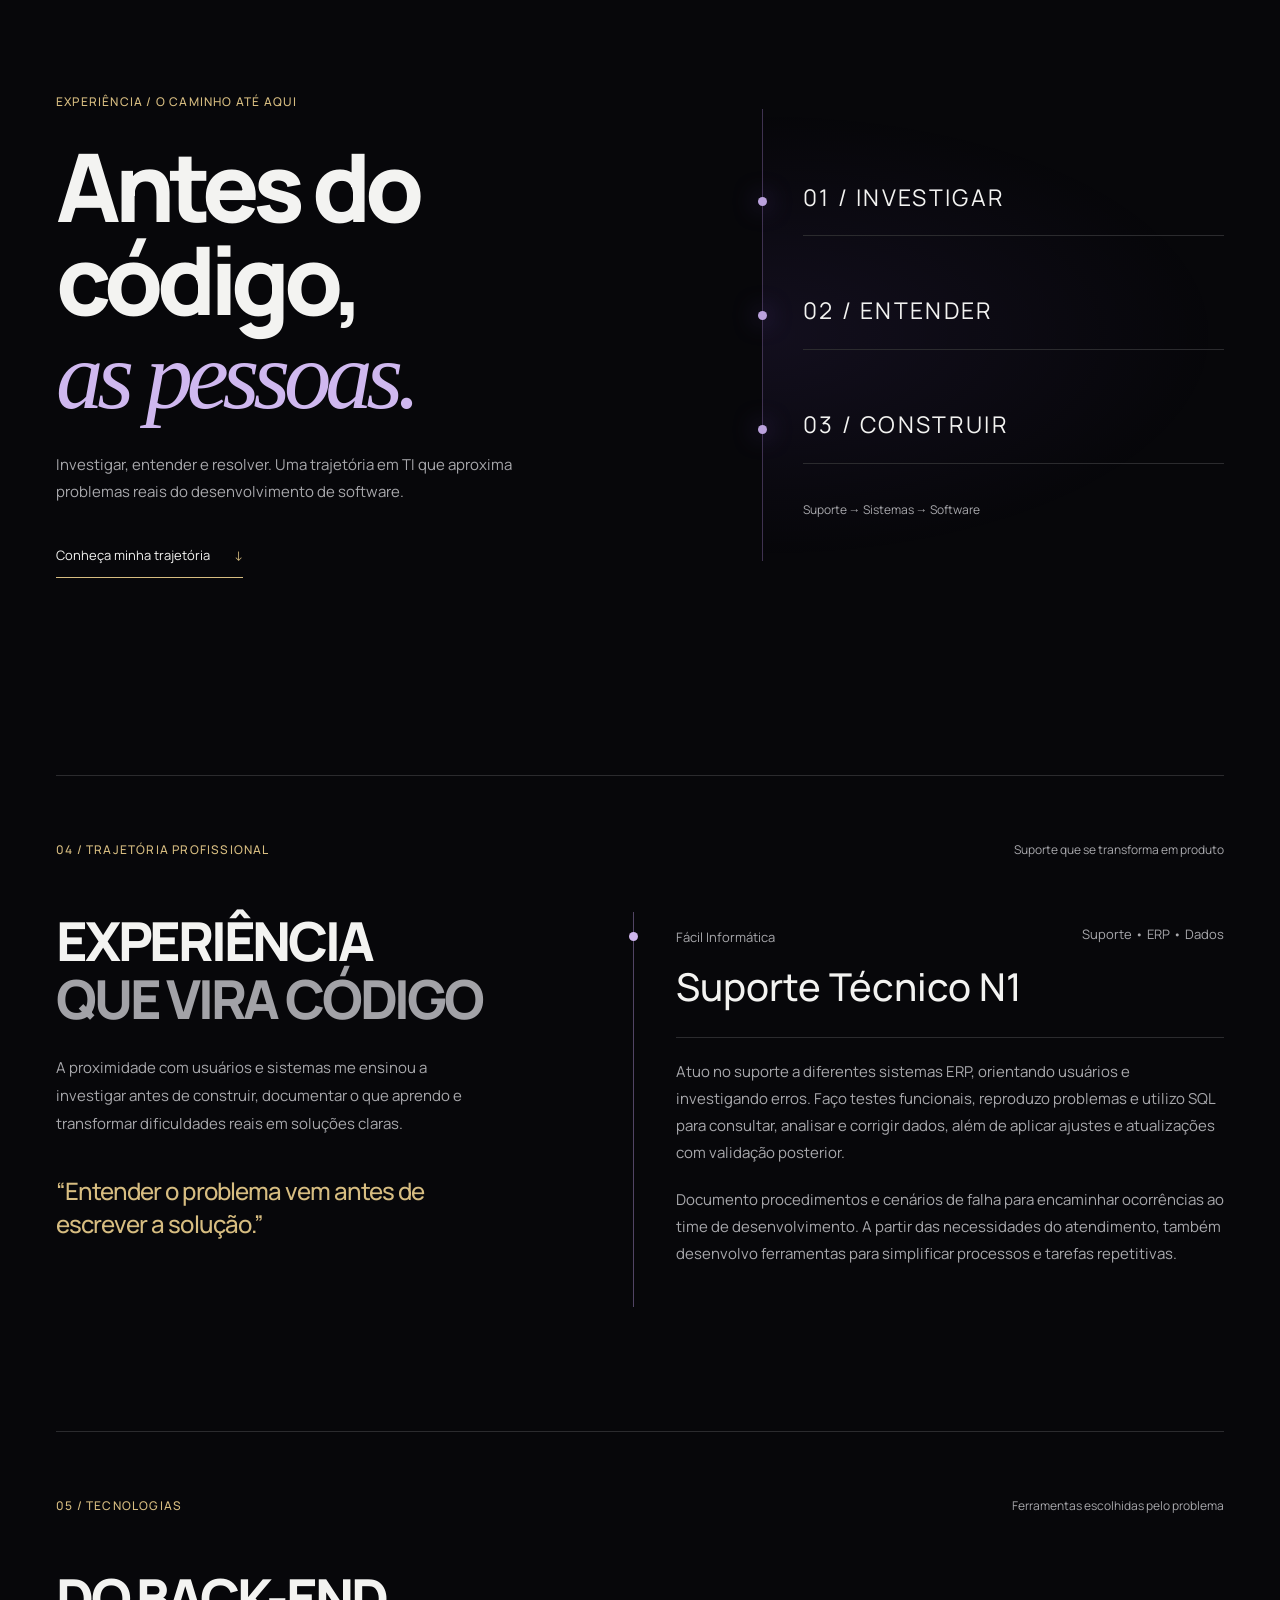
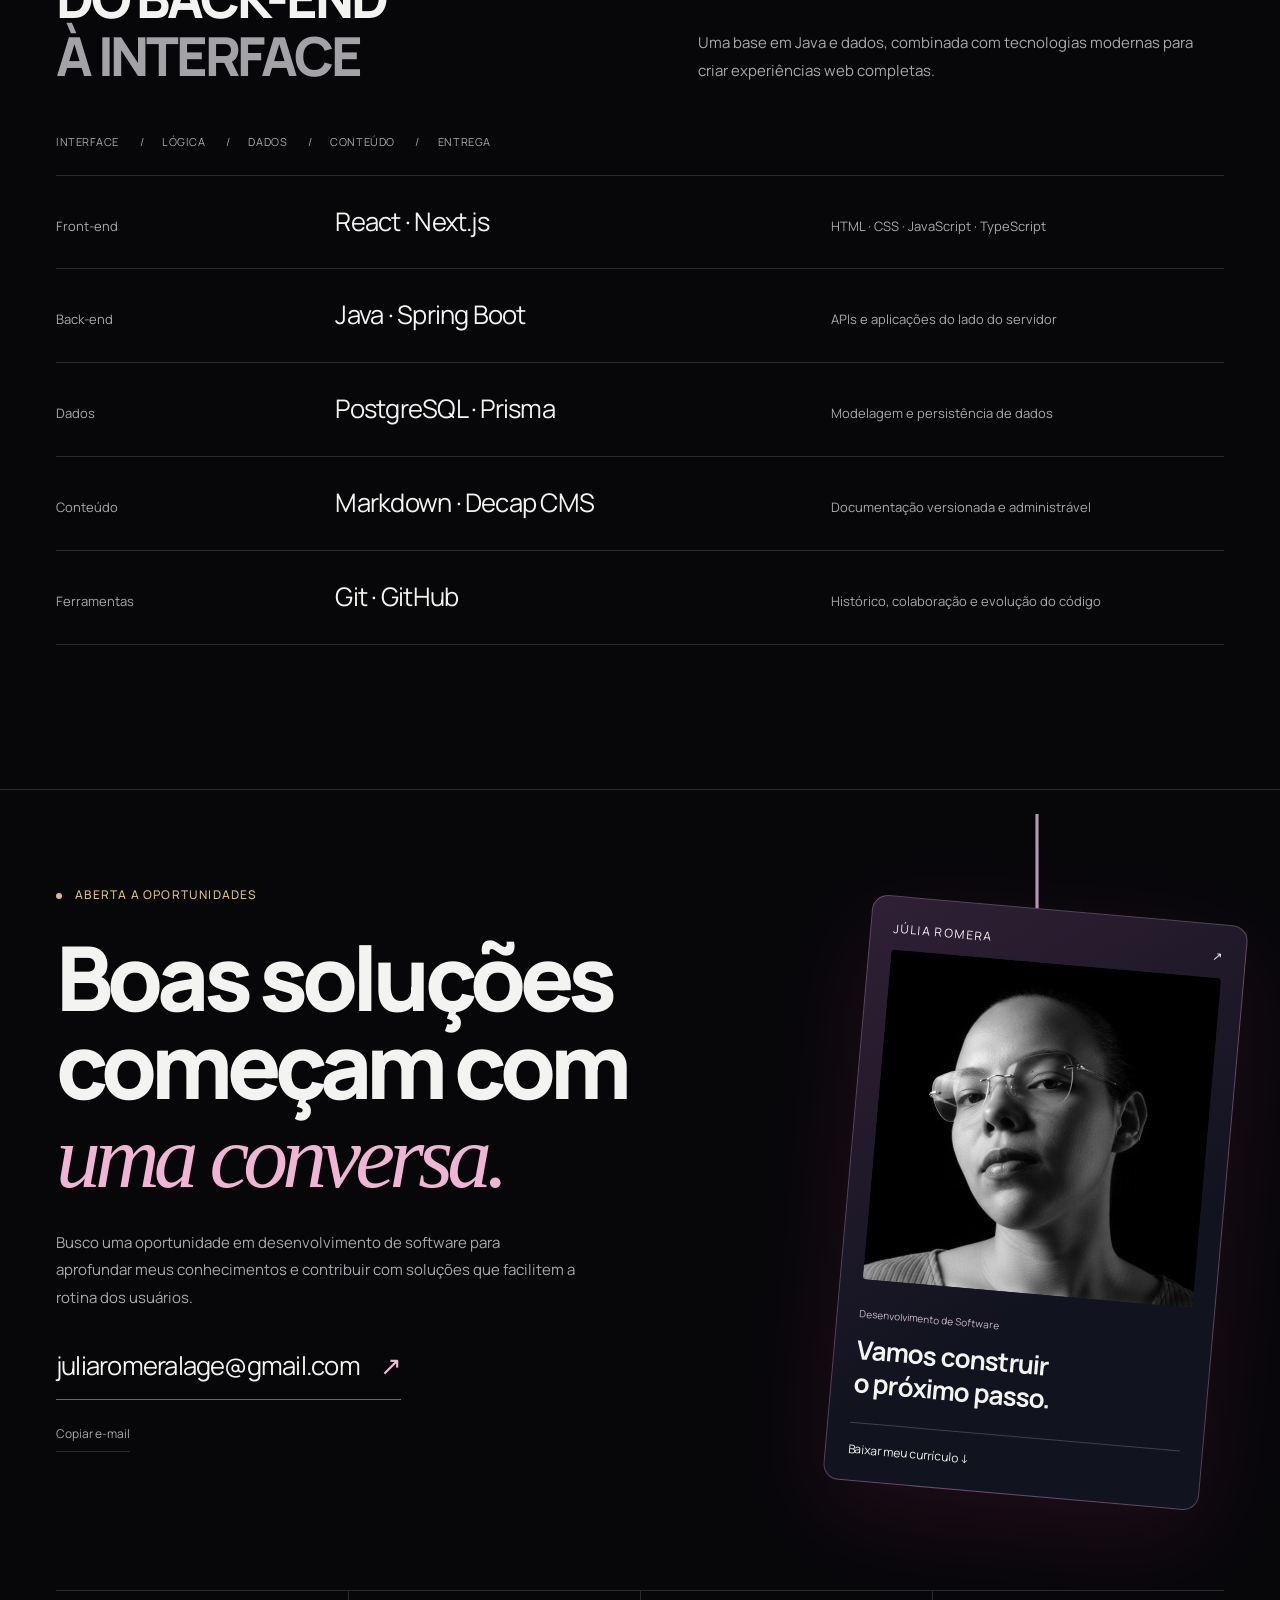
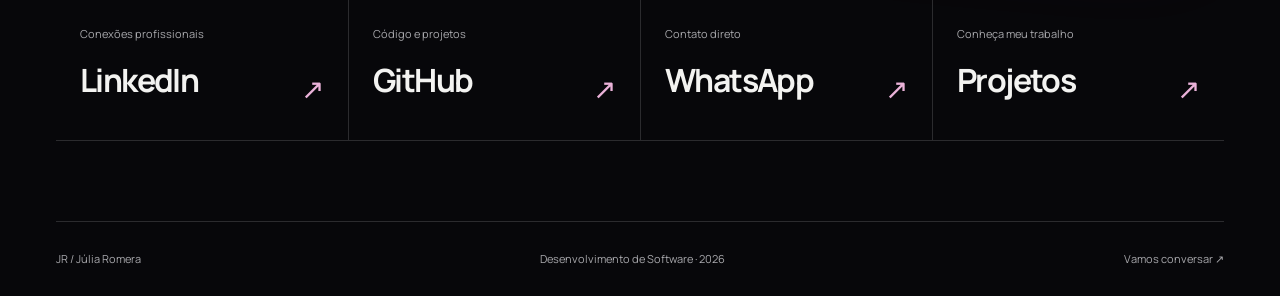
==== commit 3f6c35b1: "content: update hero label to desenvolvedora de software" ====
--- a/index.html
+++ b/index.html
@@ -62,7 +62,7 @@
 
       <section class="container apresentacao" id="inicio" aria-labelledby="titulo">
         <div class="hero-edicao">
-          <p class="etiqueta"><span class="status-ponto" aria-hidden="true"></span> Desenvolvimento de Software</p>
+          <p class="etiqueta"><span class="status-ponto" aria-hidden="true"></span> Desenvolvedora de software</p>
           <p class="etiqueta">Brasil — 2026</p>
         </div>
         <div class="hero-composicao">
--- a/estilos.css
+++ b/estilos.css
@@ -93,8 +93,8 @@
 .faixa-trilho i { padding-inline: 18px; color: var(--cor-glow-rosa); font-style: normal; }
 .faixa-linha-inferior i { color: #f3d285; }
 @keyframes correr-faixa { to { transform: translateX(calc(-1 * var(--faixa-passo))); } }
-.projeto { padding-block: 100px 60px; }
-.projeto + .projeto { margin-top: 32px; border-top: 1px solid var(--cor-borda); }
+.projeto { padding-block: 100px 24px; }
+.projeto + .projeto { margin-top: 24px; border-top: 1px solid var(--cor-borda); }
 .projeto-cabecalho { display: flex; justify-content: space-between; align-items: baseline; gap: 24px; }
 .numero-projeto { display: inline-block; margin-right: 22px; font-weight: 700; font-size: 32px; line-height: 1; letter-spacing: -.04em; }
 .projeto-tipo { margin: 0; color: var(--cor-suave); font-size: 13px; }
@@ -162,13 +162,14 @@
 .case-detalhes summary span { font-size: 12px; color: var(--cor-suave); }
 .case-detalhes summary::after { content: "+"; margin-left: auto; font-size: 24px; color: var(--cor-editorial); }
 .case-detalhes[open] summary::after { content: "−"; }
-.case-detalhes[open] { padding-bottom: 28px; }
+.case-detalhes[open] { padding-bottom: 24px; }
 .case-detalhes summary { padding-inline: 16px; background: #bca8ff08; transition: background-color 200ms ease, color 200ms ease; }
 .case-detalhes summary:hover, .case-detalhes summary:focus-visible { background: #bca8ff18; color: #d8caff; }
 .case-detalhes[open] summary { background: #bca8ff12; box-shadow: inset 3px 0 #bca8ff; }
 .cargo-descricao p { margin: 20px 0 0; max-width: 65ch; color: var(--cor-suave); font-size: 15px; line-height: 1.8; }
 
-.minha-atuacao { display: grid; grid-template-columns: 180px 1fr; gap: 24px; padding-top: 24px; }
+.minha-atuacao { display: grid; grid-template-columns: 180px 1fr; gap: 24px; margin-top: 28px; padding-top: 24px; border-top: 1px solid var(--cor-borda); }
+.minha-atuacao > h3, .minha-atuacao > p { margin-block: 0; }
 .minha-atuacao p { max-width: 780px; margin-bottom: 0; font-size: 14px; line-height: 1.8; color: var(--cor-suave); }
 .case-grid, .percurso-etapas { display: grid; grid-template-columns: repeat(3, minmax(0, 1fr)); gap: 32px; margin: 32px 0 0; padding: 0; list-style: none; }
 .case-grid article { border-top: 1px solid var(--cor-borda); padding-top: 20px; }
@@ -349,6 +350,7 @@
 .projeto-resultado .reducao-teste { display: block; margin-bottom: 4px; }
 .reducao-teste > span { color: #bca8ff; font-size: 1.35em; white-space: nowrap; }
 .case-detalhes > :not(summary) { margin-inline: clamp(12px, 2vw, 24px); }
+.case-detalhes > .minha-atuacao { margin-inline: 0; padding-inline: clamp(12px, 2vw, 24px); }
 .case-detalhes > .tecnologias { margin-top: 28px; }
 .case-detalhes .demonstracao { margin-top: 40px; padding-top: 28px; border-top: 1px solid var(--cor-borda); }
 .demonstracao h3 { font-size: clamp(26px, 3vw, 36px); line-height: 1.3; }
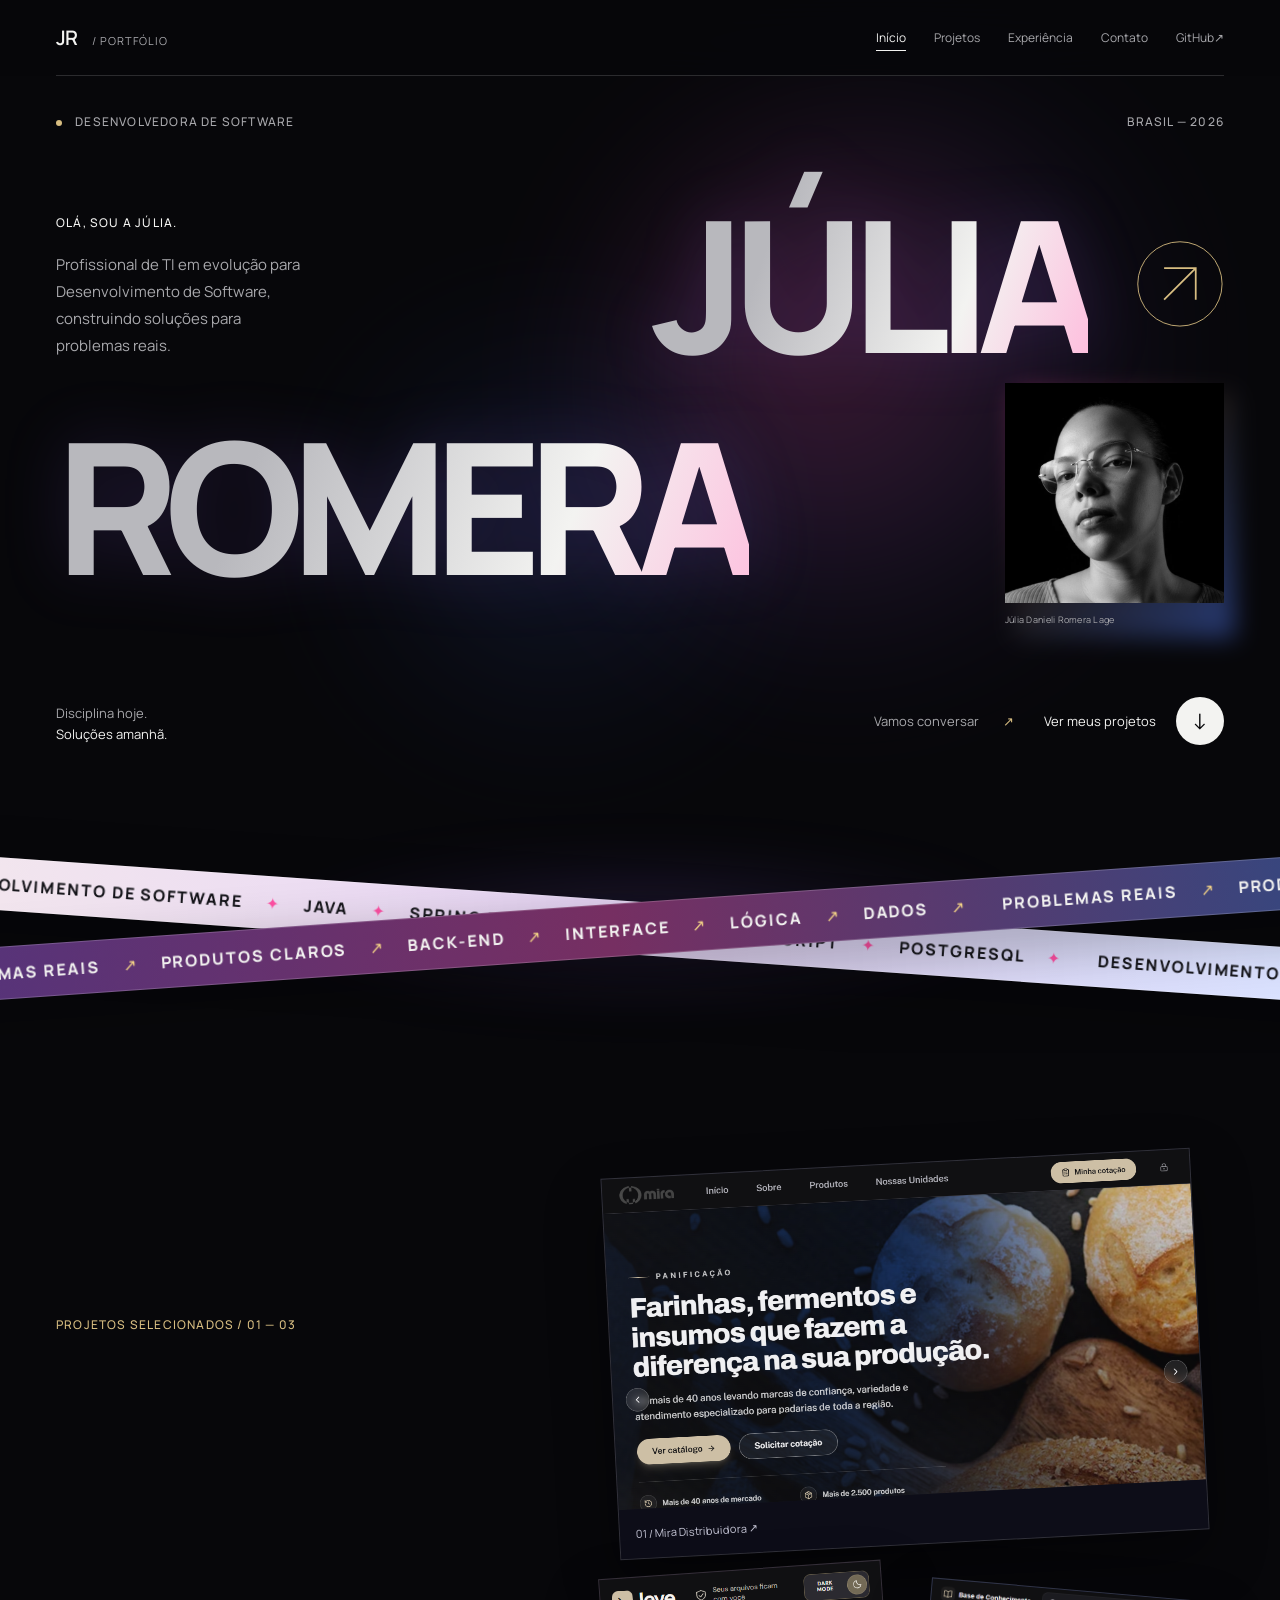
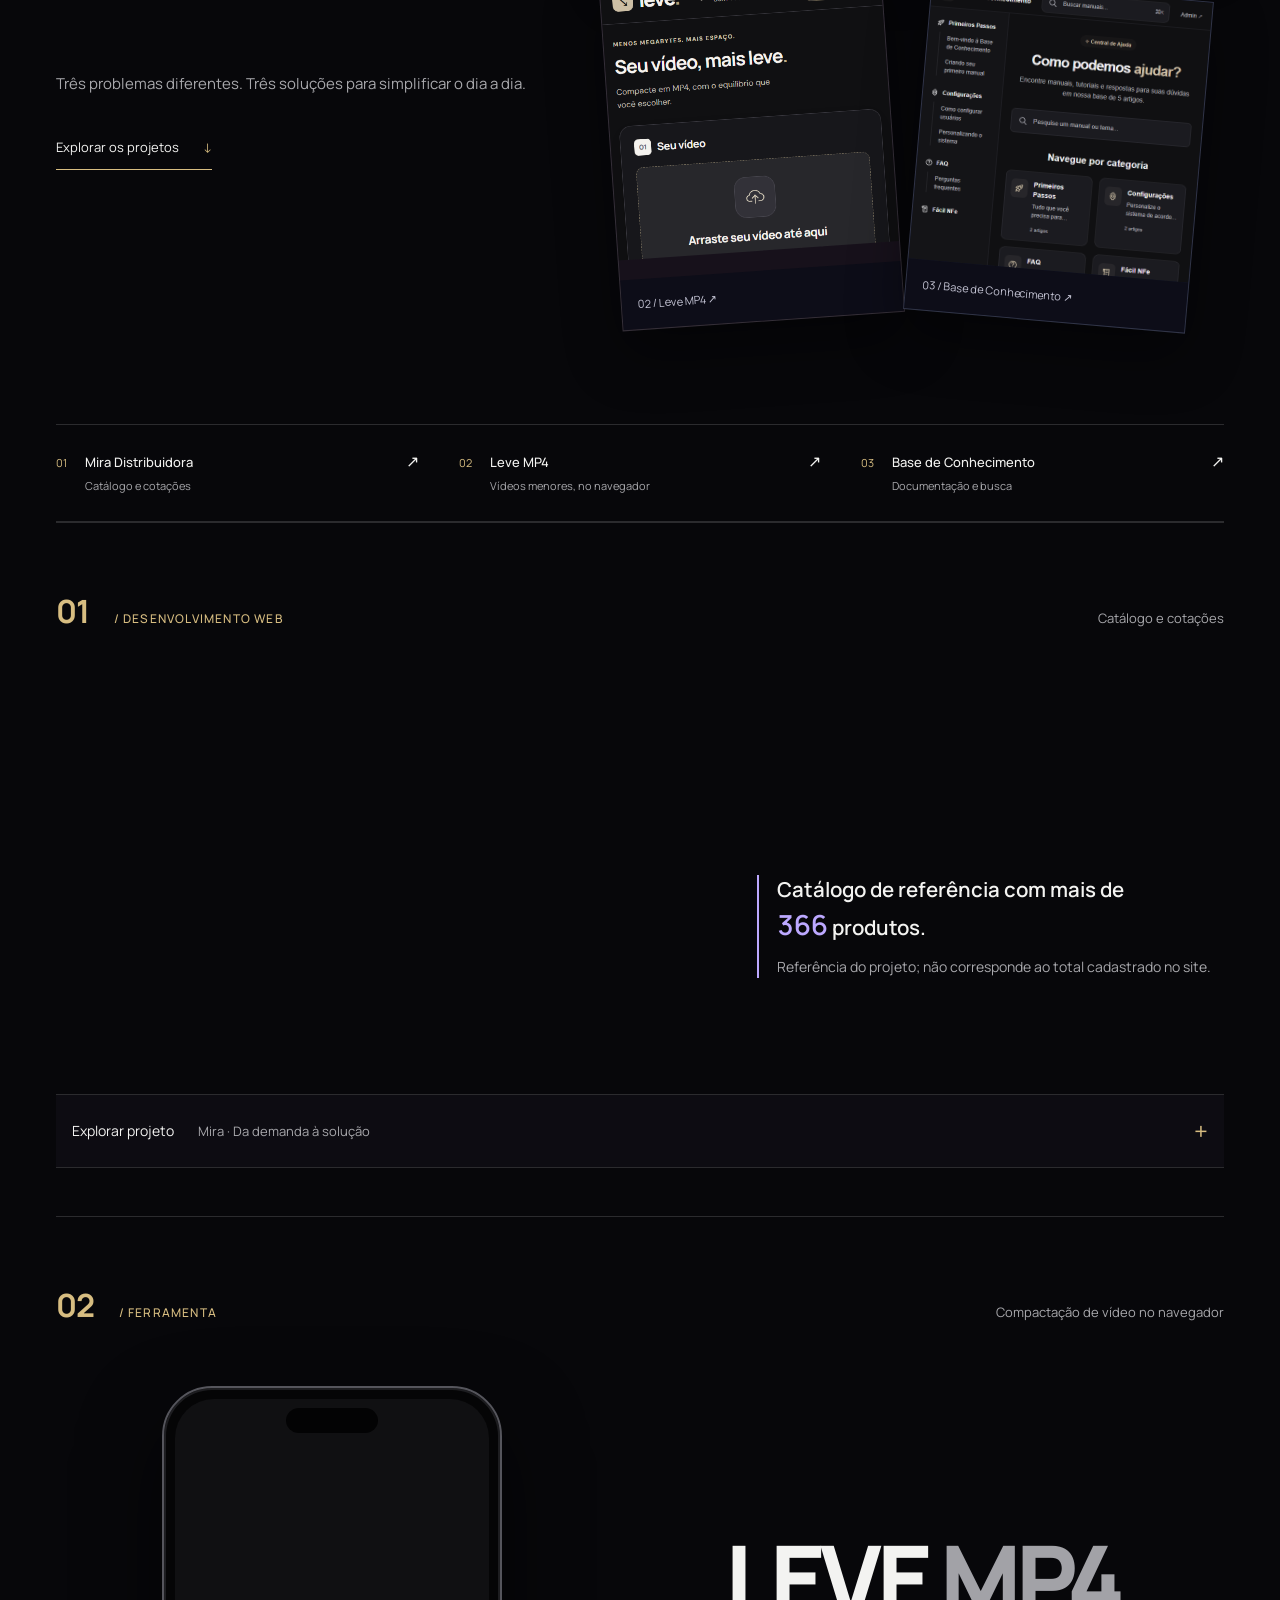
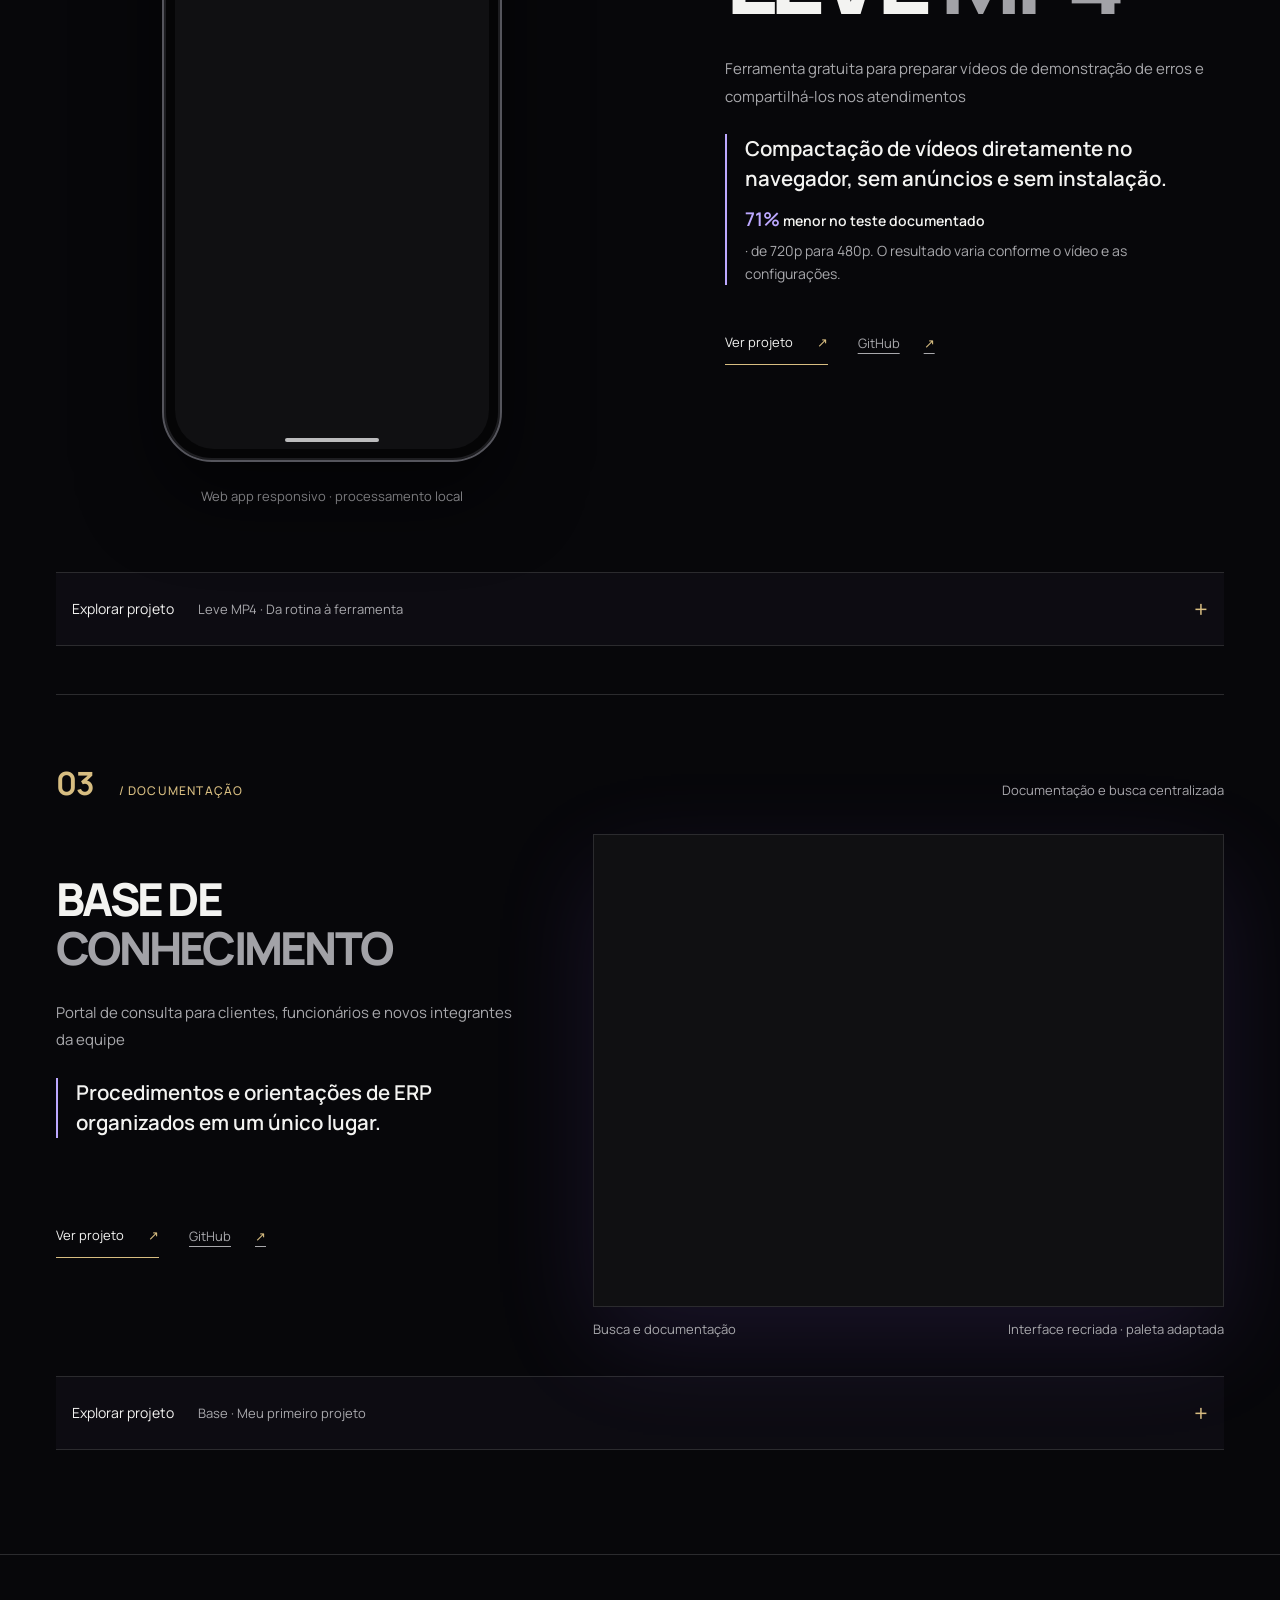
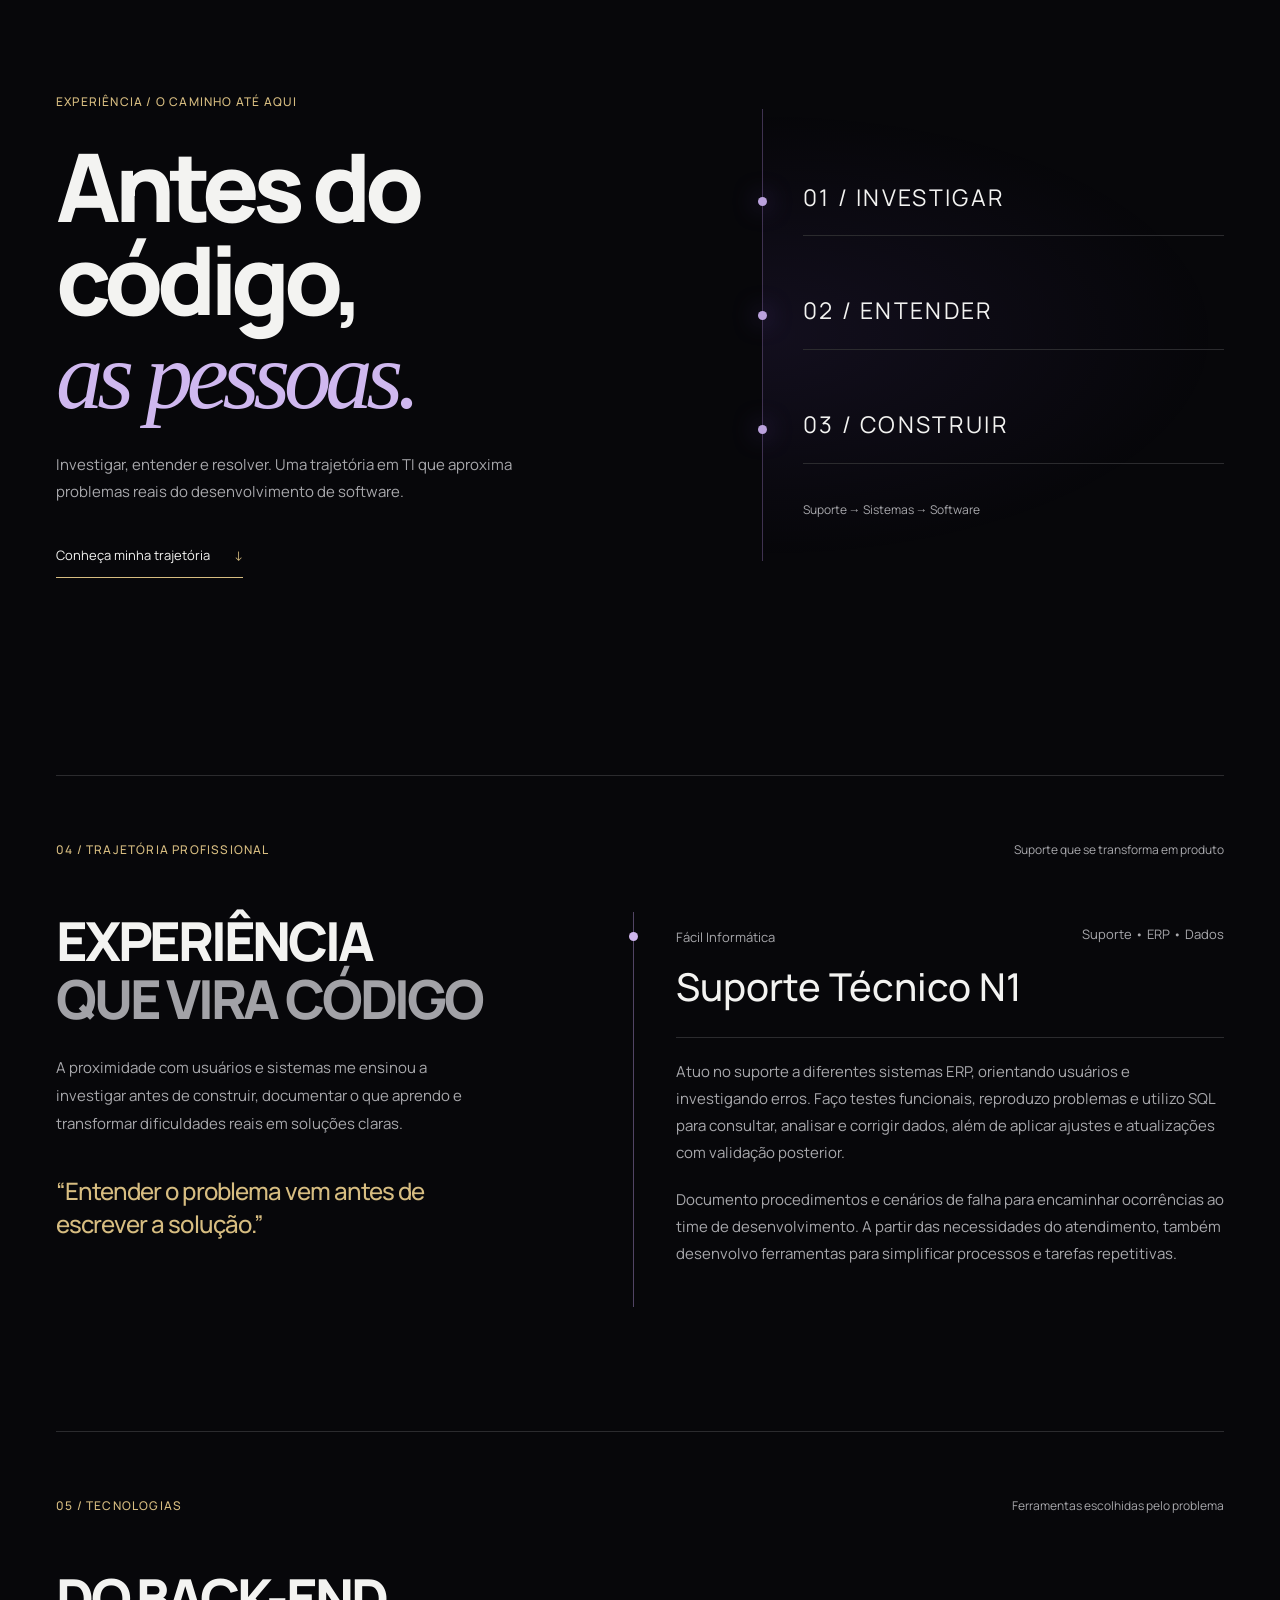
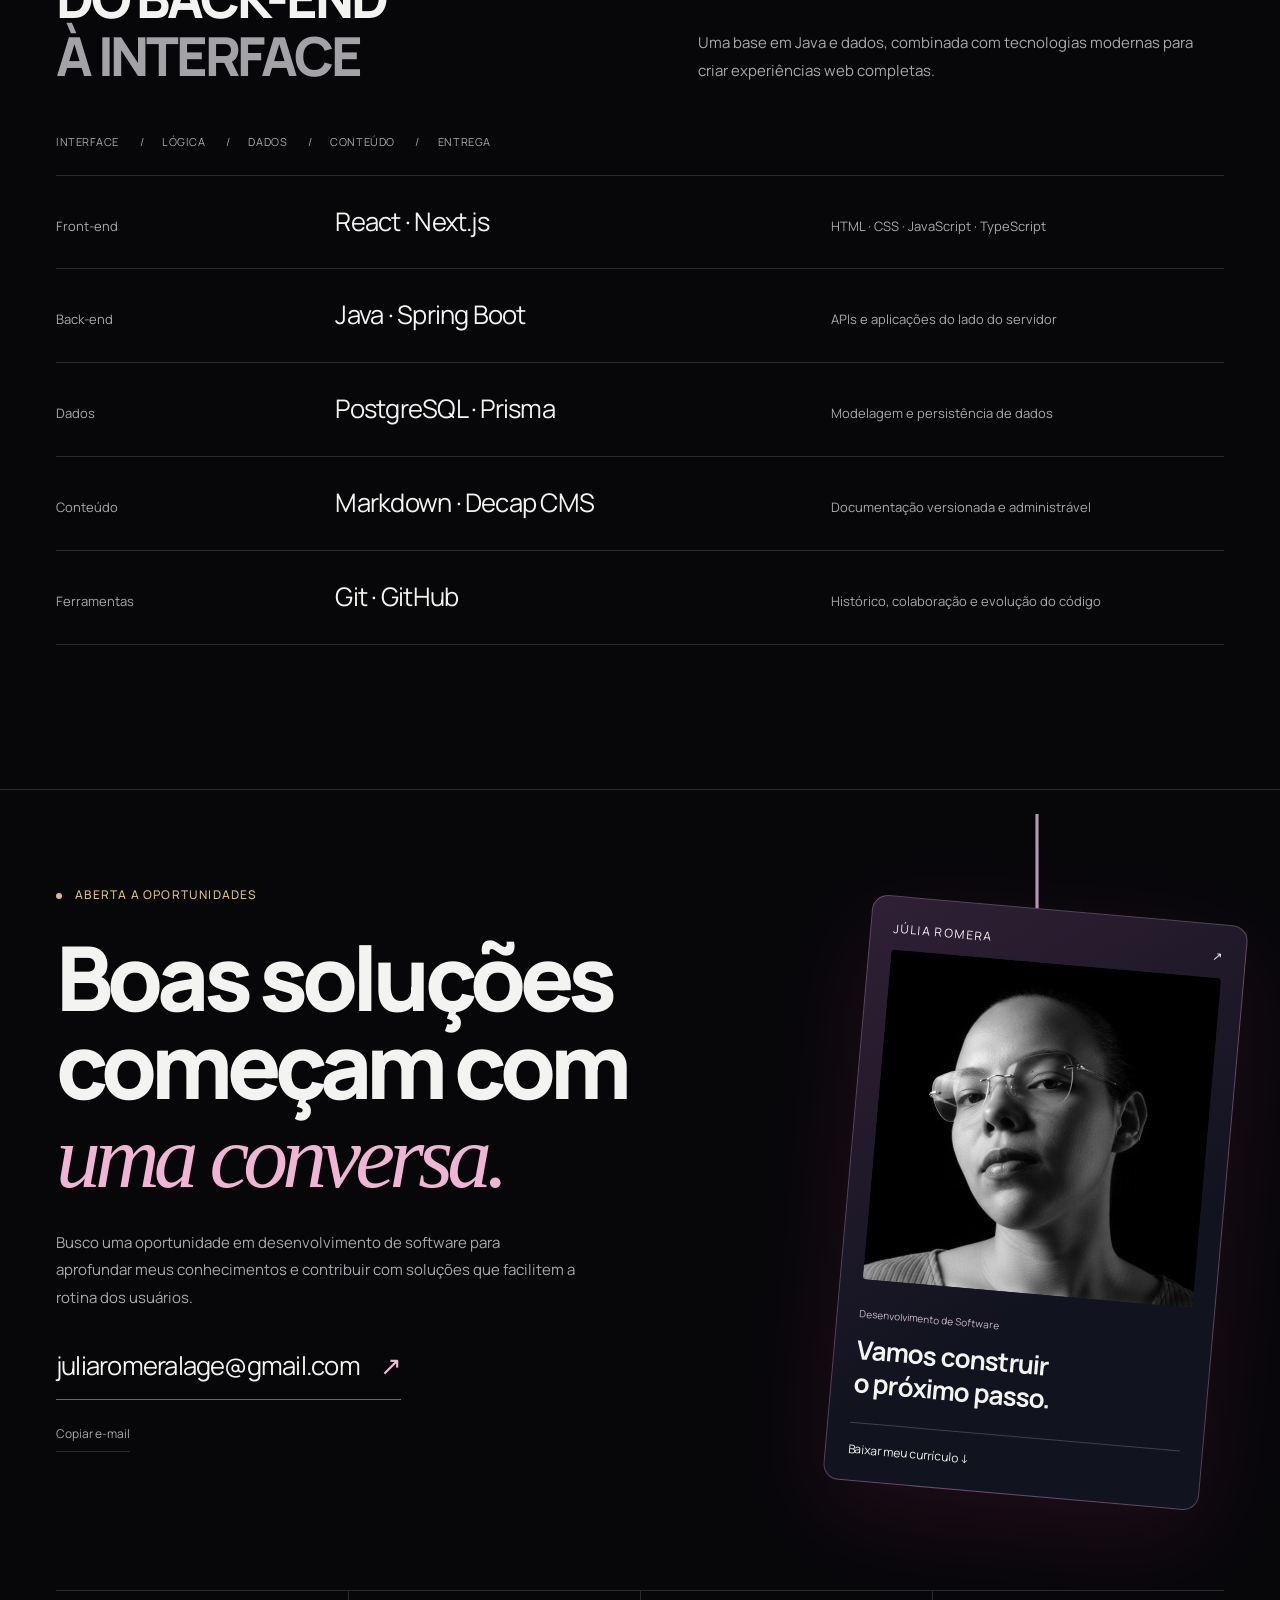
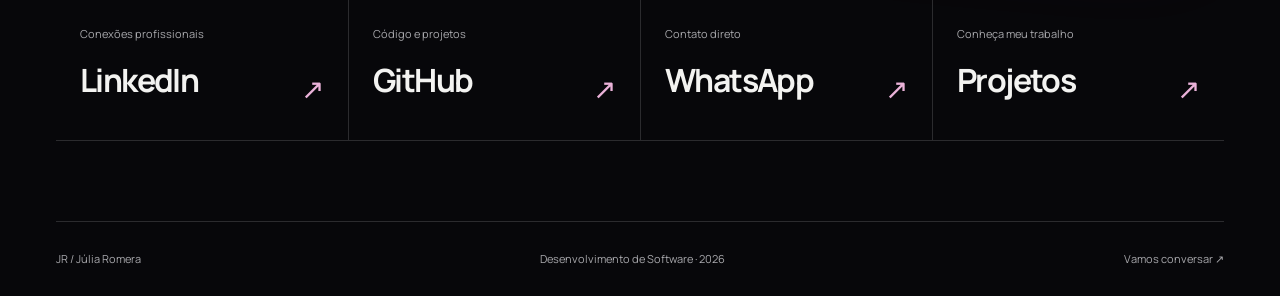
==== commit cd039129: "fix: refresh social link preview to match current portfolio" ====
--- a/index.html
+++ b/index.html
@@ -18,16 +18,16 @@
     <meta property="og:title" content="Júlia Romera | Desenvolvimento de Software" />
     <meta property="og:description" content="Conheça o portfólio de Júlia Romera: soluções digitais pensadas para resolver problemas reais com clareza e propósito." />
     <meta property="og:url" content="https://portfolio-julia-nine.vercel.app/" />
-    <meta property="og:image" content="https://portfolio-julia-nine.vercel.app/assets/social-preview.jpg?v=20261013-7" />
+    <meta property="og:image" content="https://portfolio-julia-nine.vercel.app/assets/social-preview-20261026.jpg" />
     <meta property="og:image:type" content="image/jpeg" />
     <meta property="og:image:width" content="1200" />
     <meta property="og:image:height" content="630" />
-    <meta property="og:image:alt" content="Retrato em preto e branco de Júlia Danieli Romera Lage ao lado do título Desenvolvedora de Software." />
+    <meta property="og:image:alt" content="Júlia Romera — Desenvolvimento de Software, com retrato em preto e branco e identidade visual do portfólio." />
     <meta name="twitter:card" content="summary_large_image" />
     <meta name="twitter:title" content="Júlia Romera | Desenvolvimento de Software" />
     <meta name="twitter:description" content="Conheça o portfólio de Júlia Romera: soluções digitais pensadas para resolver problemas reais com clareza e propósito." />
-    <meta name="twitter:image" content="https://portfolio-julia-nine.vercel.app/assets/social-preview.jpg?v=20261013-7" />
-    <meta name="twitter:image:alt" content="Retrato em preto e branco de Júlia Danieli Romera Lage ao lado do título Desenvolvedora de Software." />
+    <meta name="twitter:image" content="https://portfolio-julia-nine.vercel.app/assets/social-preview-20261026.jpg" />
+    <meta name="twitter:image:alt" content="Júlia Romera — Desenvolvimento de Software, com retrato em preto e branco e identidade visual do portfólio." />
     <title>Júlia Danieli Romera Lage | Desenvolvimento de Software</title>
     <link rel="icon" href="/favicon.ico" sizes="16x16 32x32 48x48" />
     <link rel="icon" href="assets/favicon.svg?v=jr2" type="image/svg+xml" sizes="any" />
@@ -424,3 +424,4 @@
 <script src="script.js" defer></script>
 </body>
 </html>
+
--- a/estilos.css
+++ b/estilos.css
@@ -259,11 +259,11 @@
   .hero-rodape .botao { gap: 12px; }
   .hero-rodape .botao > span { width: 36px; height: 36px; font-size: 18px; }
   .projetos-indice { grid-template-columns: 1fr; gap: 0; padding-block: 8px; }
-  .faixa-cinetica { min-height: 170px; margin-block: 6px 0; }
-  .faixa-linha { width: 124%; }
-  .faixa-linha-superior { transform: rotate(5deg); }
-  .faixa-linha-inferior { transform: rotate(-5deg); }
-  .faixa-trilho span { padding-block: 14px 13px; font-size: 11px; }
+  .faixa-cinetica { min-height: clamp(170px, calc(28vw + 48px), 244px); margin-block: 6px 0; }
+  .faixa-linha { width: 112%; }
+  .faixa-linha-superior { transform: rotate(10deg); }
+  .faixa-linha-inferior { transform: rotate(-10deg); }
+  .faixa-trilho span { padding-block: 10px; font-size: 12px; }
   .faixa-trilho i { padding-inline: 12px; }
   .projetos-indice a { padding-block: 14px; }
   .projetos-indice a + a { border-top: 1px solid var(--cor-borda); }
